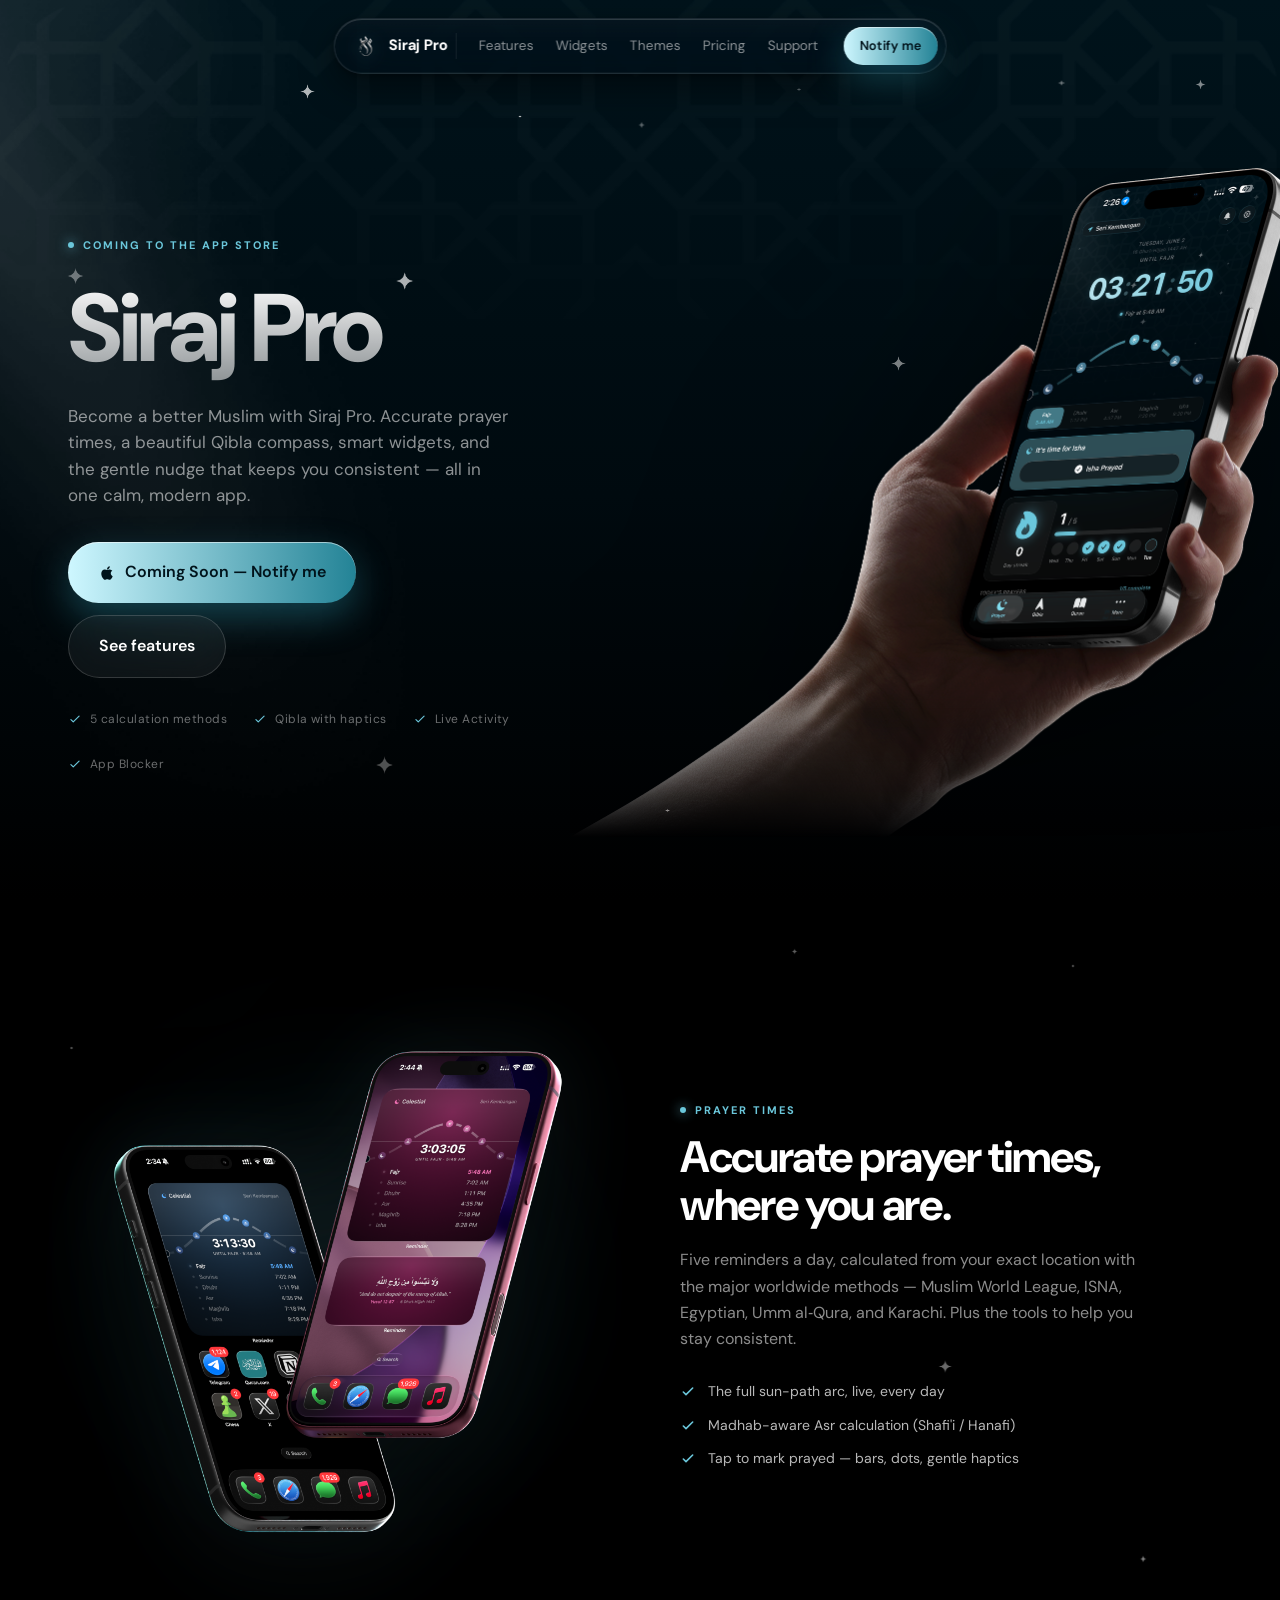
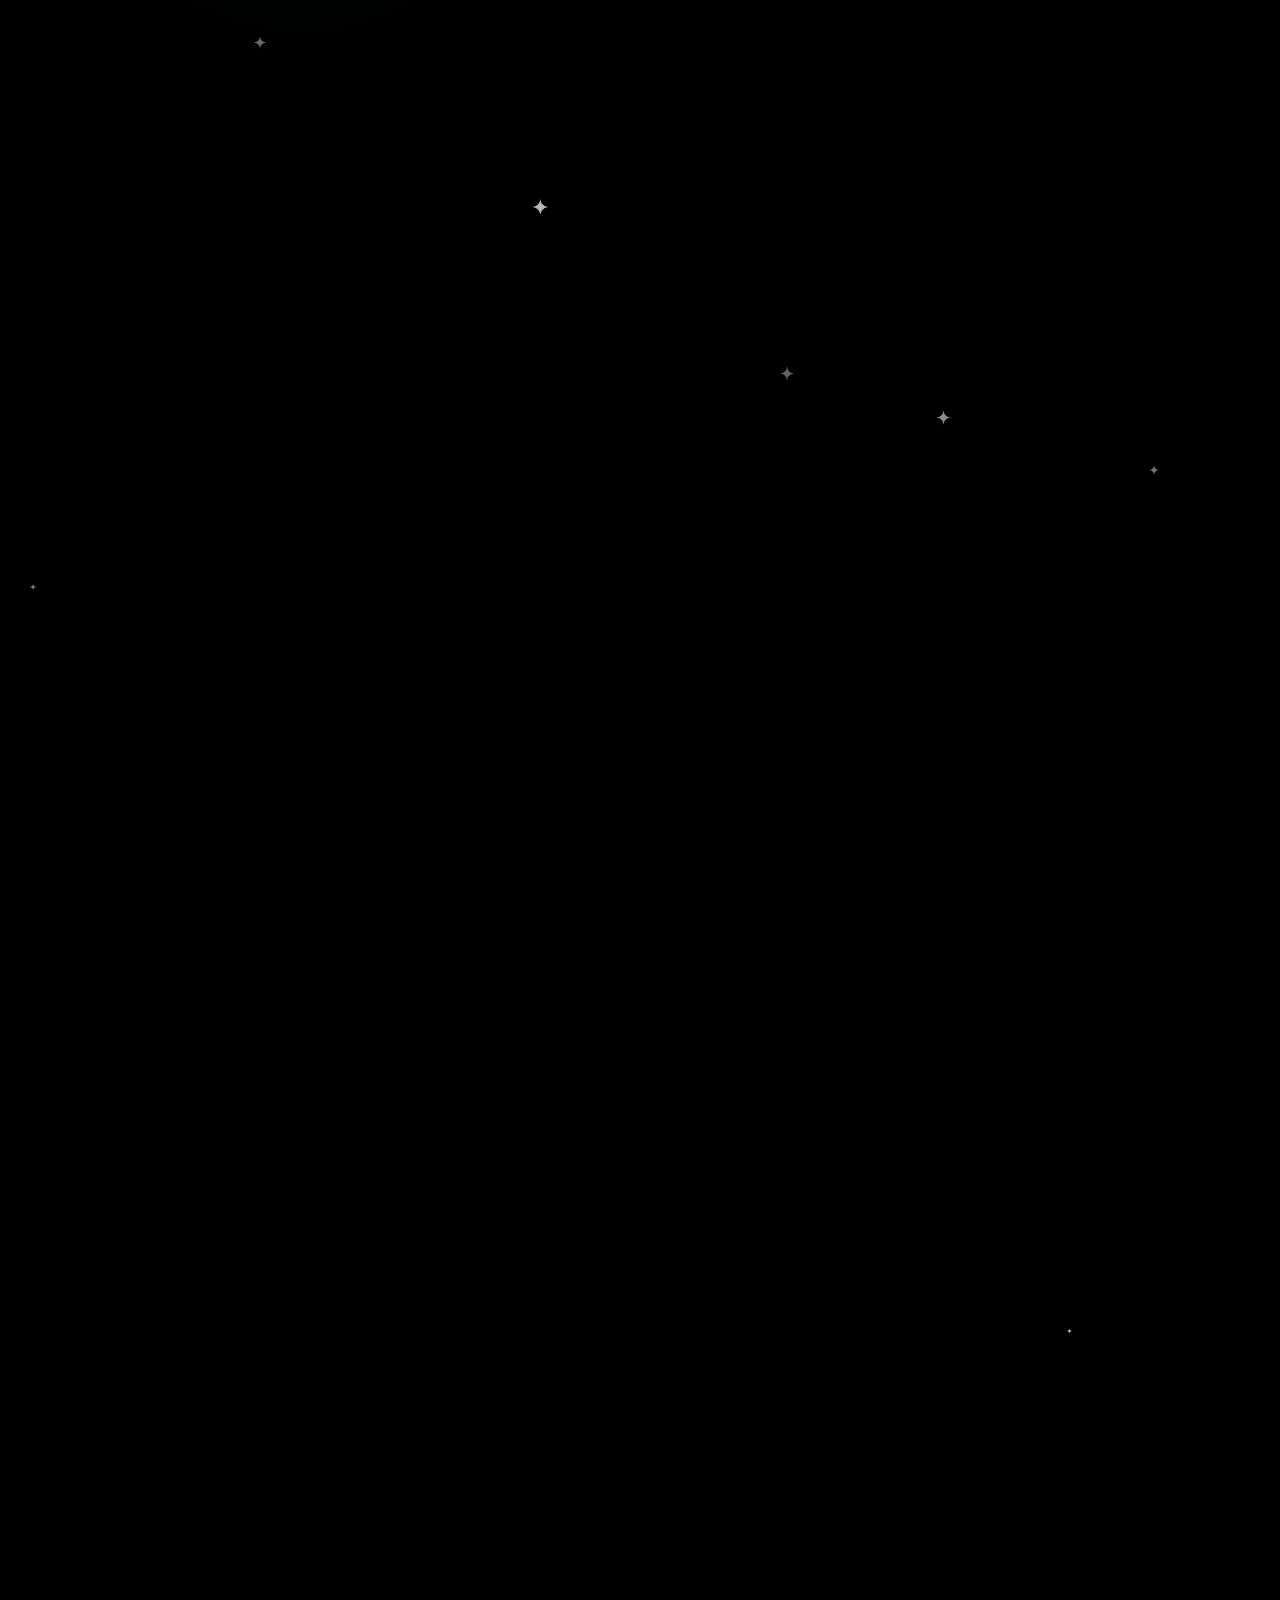
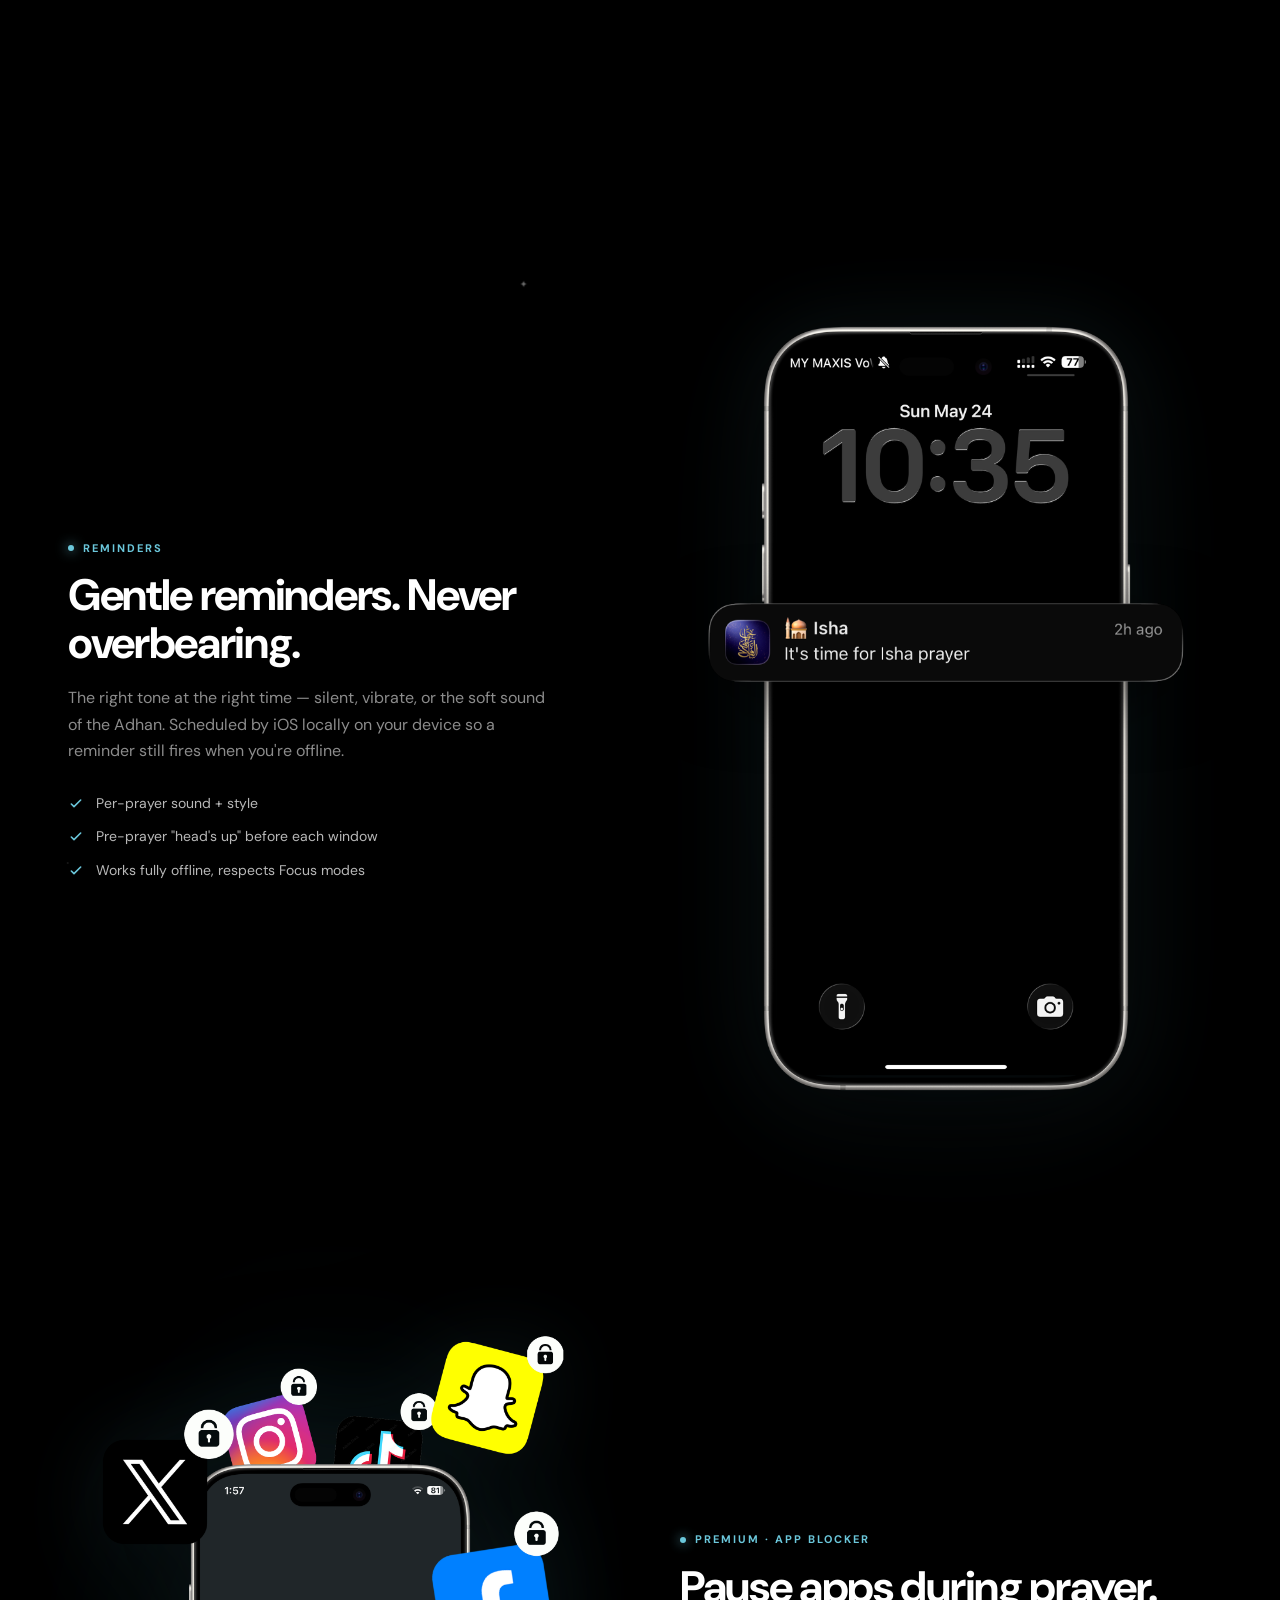
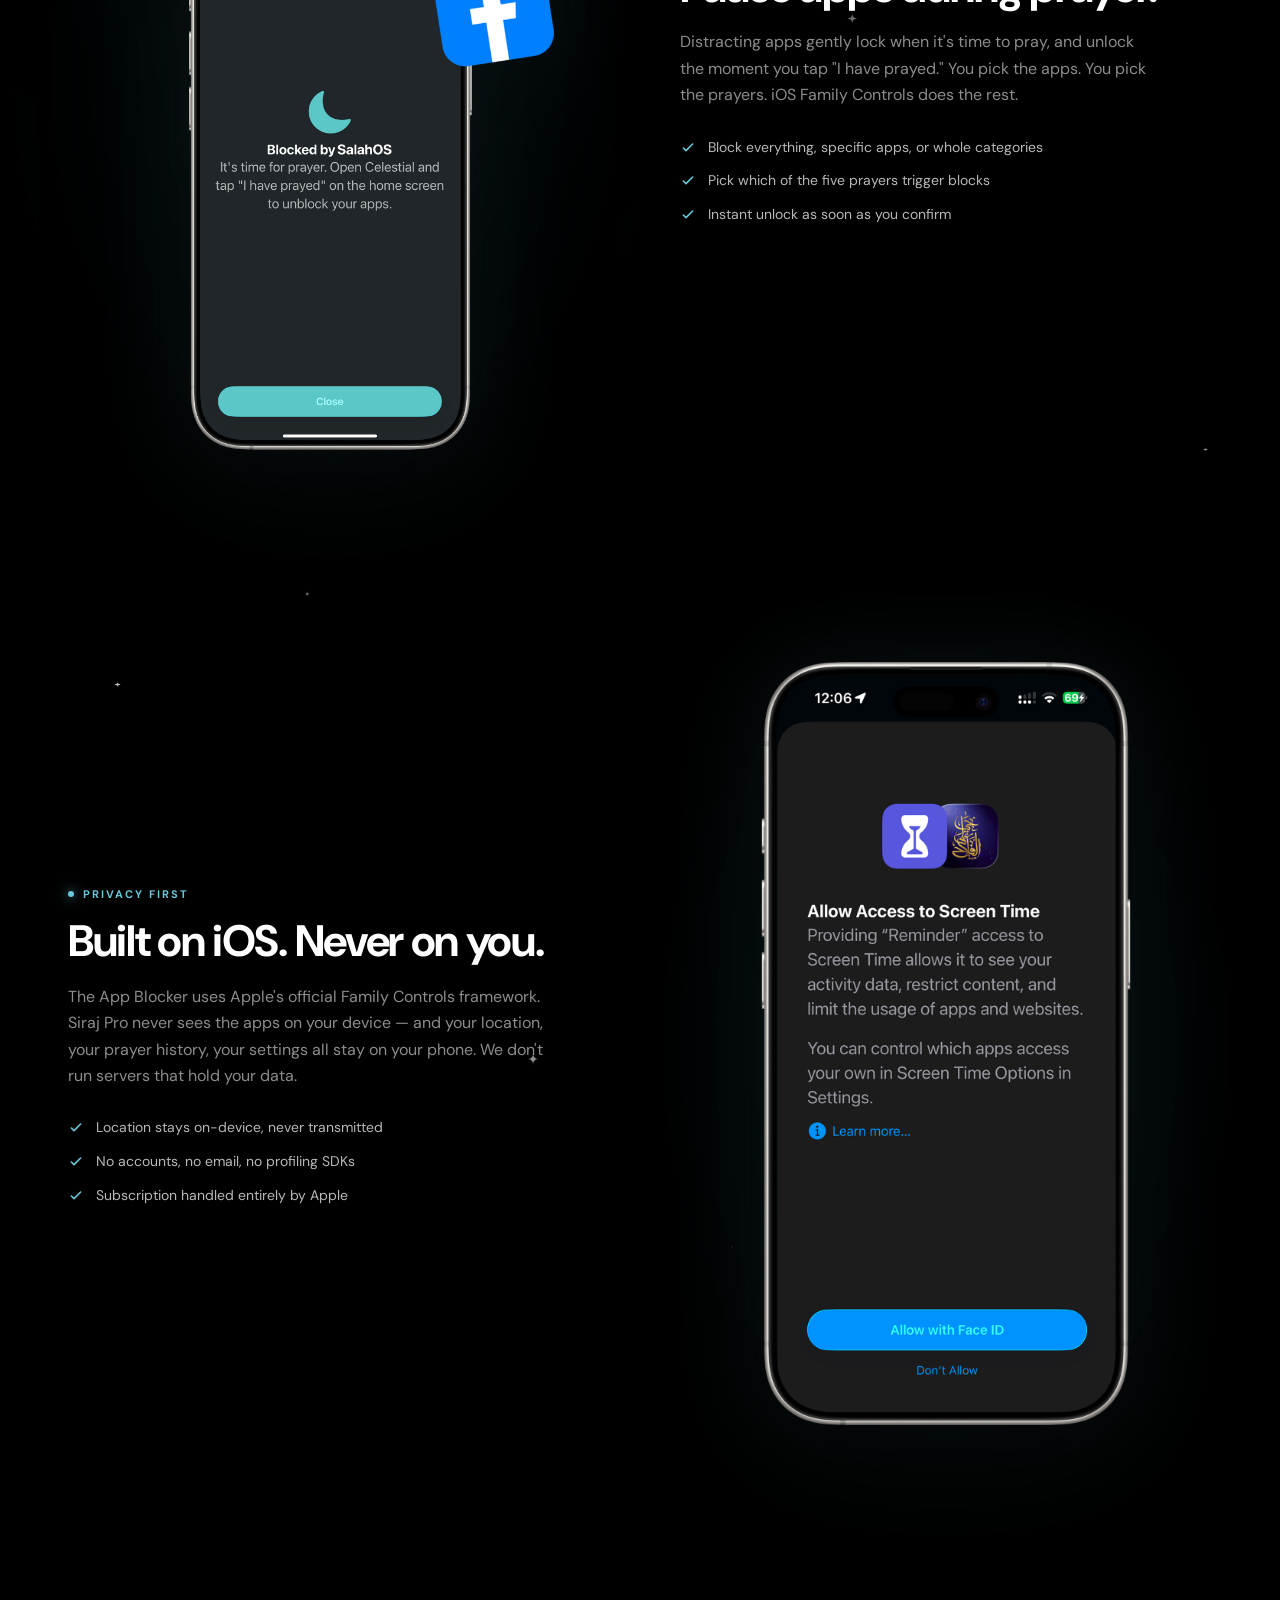
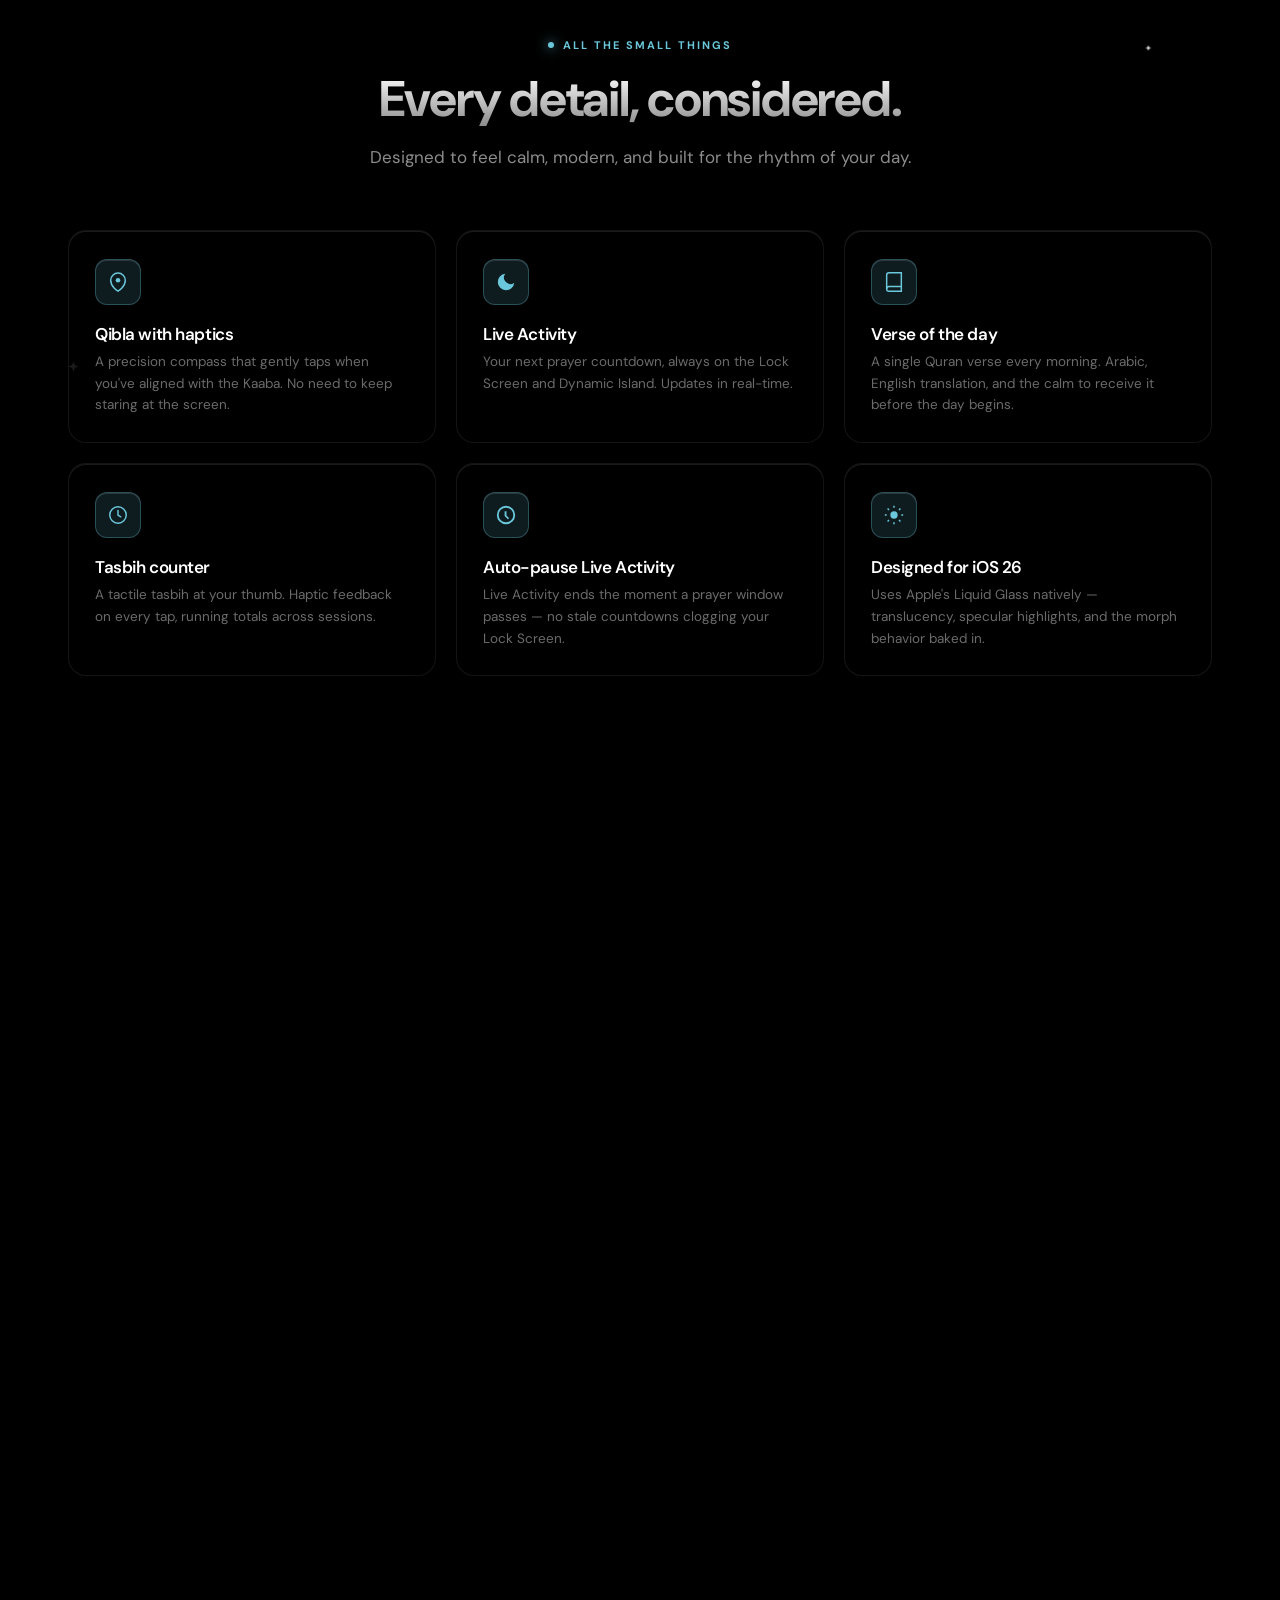
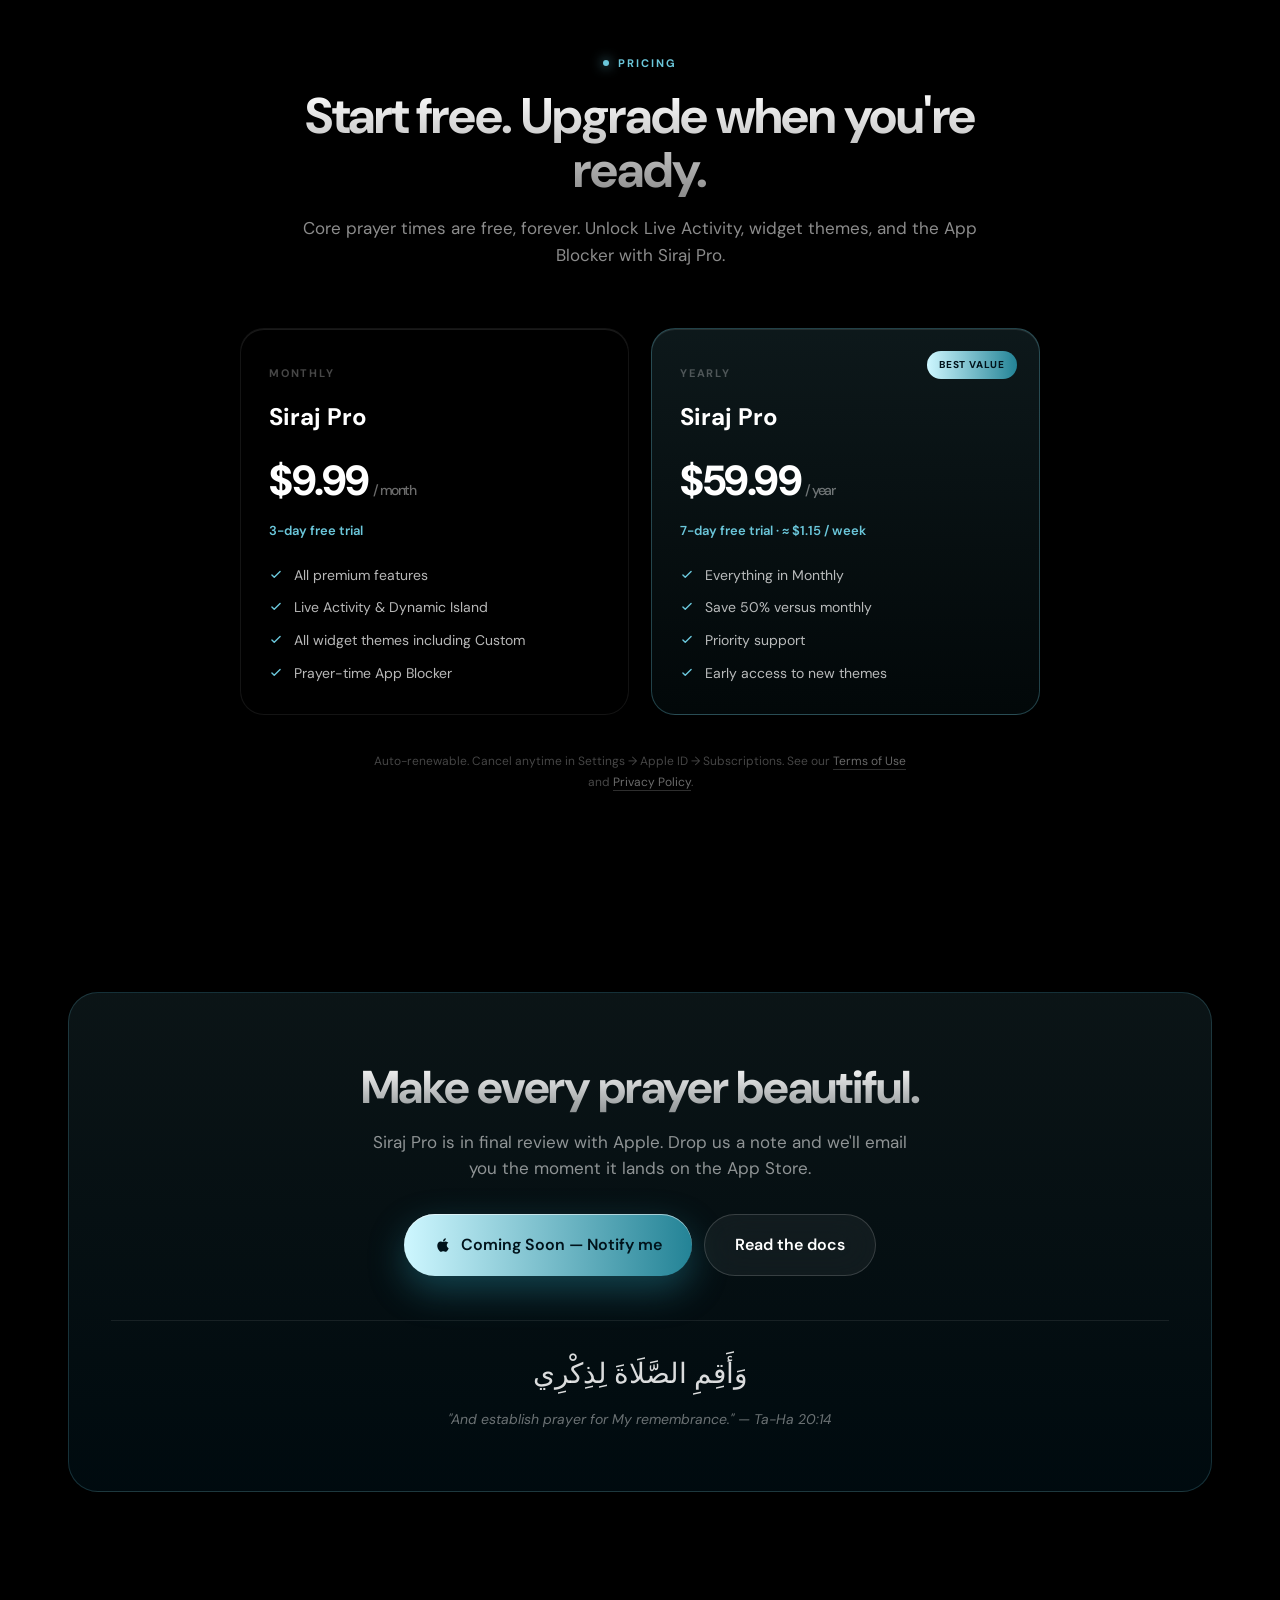
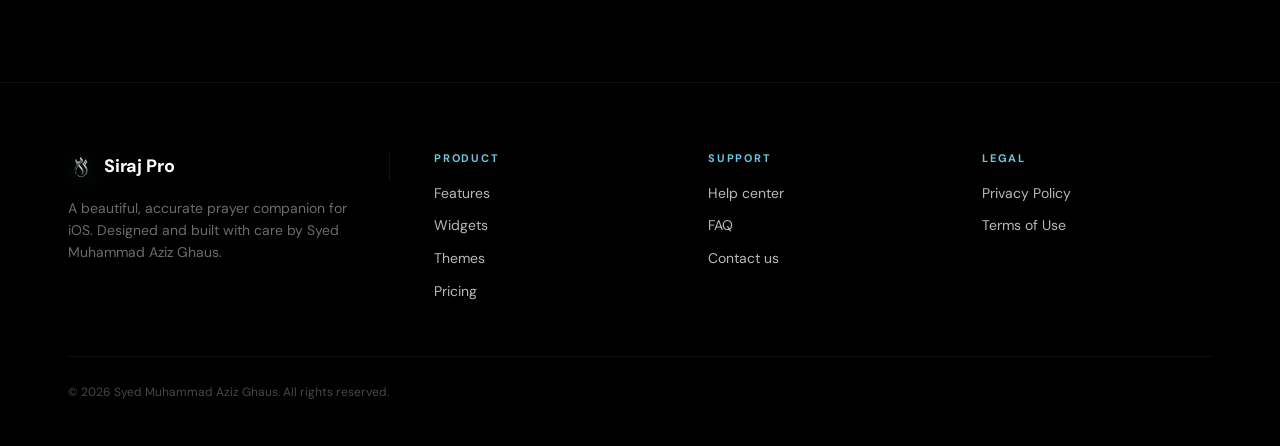
==== index.html @ ea3a35de "Ready for App Store submission: legal name, missing clause, CTAs - Replaced SMAG with Syed Muhammad " ====
<!doctype html>
<html lang="en">
<head>
<meta charset="utf-8">
<meta name="viewport" content="width=device-width, initial-scale=1, viewport-fit=cover">
<title>Siraj Pro — Become a better Muslim.</title>
<meta name="description" content="Accurate prayer times, a Qibla compass, beautiful widgets, Live Activity and the Quran verse of the day — designed to keep you consistent.">
<meta name="theme-color" content="#00131B">
<link rel="icon" type="image/png" href="assets/SirajProLogo.png">
<link rel="apple-touch-icon" href="assets/SirajProLogo.png">

<link rel="preconnect" href="https://fonts.googleapis.com">
<link rel="preconnect" href="https://fonts.gstatic.com" crossorigin>
<link href="https://fonts.googleapis.com/css2?family=DM+Sans:opsz,wght@9..40,400;9..40,500;9..40,600;9..40,700;9..40,800&family=Cormorant+Garamond:wght@300;400;500&display=swap" rel="stylesheet">
<link rel="stylesheet" href="styles.css">

<meta property="og:title" content="Siraj Pro — Become a better Muslim.">
<meta property="og:description" content="Accurate prayer times, beautiful widgets, a Qibla compass, and Live Activity — all in one calm, modern app for iOS.">
<meta property="og:type" content="website">
<meta property="og:image" content="assets/PhoneMockup.png">
</head>
<body>

<div class="bg-root"></div>
<div class="bg-pattern"></div>
<div class="bg-ray"><img src="assets/LightRay.png" alt=""></div>
<div class="glare-field" aria-hidden="true"></div>

<!-- ── Nav ───────────────────────────────────────────────── -->
<header class="nav">
  <div class="container nav-inner">
    <a href="index.html" class="brand">
      <img src="assets/SirajProLogo.png" alt="">
      <span>Siraj Pro</span>
    </a>
    <nav class="nav-links">
      <a href="#features">Features</a>
      <a href="#widgets">Widgets</a>
      <a href="#themes">Themes</a>
      <a href="#pricing">Pricing</a>
      <a href="support.html">Support</a>
      <a class="btn btn-primary nav-cta" href="#download">Notify me</a>
    </nav>
    <button class="nav-toggle" aria-label="Toggle menu">
      <svg viewBox="0 0 24 24" fill="none" stroke="currentColor" stroke-width="1.8">
        <path d="M4 7h16M4 12h16M4 17h16" stroke-linecap="round"/>
      </svg>
    </button>
  </div>
</header>

<!-- ── Hero ──────────────────────────────────────────────── -->
<section class="hero">
  <div class="container hero-grid">

    <div class="hero-copy reveal">
      <span class="eyebrow">Coming to the App Store</span>
      <h1 class="title-fade">Siraj Pro</h1>
      <p class="sub">Become a better Muslim with Siraj Pro. Accurate prayer times, a beautiful Qibla compass, smart widgets, and the gentle nudge that keeps you consistent — all in one calm, modern app.</p>

      <div class="hero-cta">
        <a href="mailto:sirajproapp@gmail.com?subject=Notify%20me%20when%20Siraj%20Pro%20launches&amp;body=Hi%20—%20please%20let%20me%20know%20the%20moment%20Siraj%20Pro%20is%20live%20on%20the%20App%20Store." class="btn btn-primary btn-lg">
          <svg viewBox="0 0 24 24" fill="currentColor"><path d="M17.05 20.28c-.98.95-2.05.8-3.08.35-1.09-.46-2.09-.48-3.24 0-1.44.62-2.2.44-3.06-.35C2.79 15.25 3.51 7.59 9.05 7.31c1.35.07 2.29.74 3.08.8 1.18-.24 2.31-.93 3.57-.84 1.51.12 2.65.72 3.4 1.8-3.12 1.87-2.38 5.98.48 7.13-.57 1.5-1.31 2.99-2.53 4.08zM12.03 7.25c-.15-2.23 1.66-4.07 3.74-4.25.29 2.58-2.34 4.5-3.74 4.25z"/></svg>
          Coming Soon — Notify me
        </a>
        <a href="#features" class="btn btn-ghost btn-lg">See features</a>
      </div>

      <div class="hero-meta">
        <span><svg viewBox="0 0 24 24" fill="none" stroke="currentColor" stroke-width="2"><path d="M5 13l4 4L19 7" stroke-linecap="round" stroke-linejoin="round"/></svg>5 calculation methods</span>
        <span><svg viewBox="0 0 24 24" fill="none" stroke="currentColor" stroke-width="2"><path d="M5 13l4 4L19 7" stroke-linecap="round" stroke-linejoin="round"/></svg>Qibla with haptics</span>
        <span><svg viewBox="0 0 24 24" fill="none" stroke="currentColor" stroke-width="2"><path d="M5 13l4 4L19 7" stroke-linecap="round" stroke-linejoin="round"/></svg>Live Activity</span>
        <span><svg viewBox="0 0 24 24" fill="none" stroke="currentColor" stroke-width="2"><path d="M5 13l4 4L19 7" stroke-linecap="round" stroke-linejoin="round"/></svg>App Blocker</span>
      </div>
    </div>

    <div class="hero-phone reveal" style="transition-delay:.1s">
      <img src="assets/SirajProHeroImage.png" alt="Siraj Pro running on iPhone — the prayer arc, prayer pills and check-in card." loading="eager" fetchpriority="high">
    </div>

  </div>
</section>

<!-- ── Feature row 1: accurate prayer times (PhoneMockup2) ── -->
<section class="section" id="features">
  <div class="container">
    <div class="feature-row reverse">
      <div class="feature-text reveal">
        <span class="eyebrow">Prayer Times</span>
        <h2>Accurate prayer times,<br>where you are.</h2>
        <p>Five reminders a day, calculated from your exact location with the major worldwide methods — Muslim World League, ISNA, Egyptian, Umm al‑Qura, and Karachi. Plus the tools to help you stay consistent.</p>
        <ul class="checks">
          <li><svg viewBox="0 0 24 24" fill="none" stroke="currentColor" stroke-width="2.4"><path d="M5 12l4 4 10-10" stroke-linecap="round" stroke-linejoin="round"/></svg>The full sun-path arc, live, every day</li>
          <li><svg viewBox="0 0 24 24" fill="none" stroke="currentColor" stroke-width="2.4"><path d="M5 12l4 4 10-10" stroke-linecap="round" stroke-linejoin="round"/></svg>Madhab-aware Asr calculation (Shafi'i / Hanafi)</li>
          <li><svg viewBox="0 0 24 24" fill="none" stroke="currentColor" stroke-width="2.4"><path d="M5 12l4 4 10-10" stroke-linecap="round" stroke-linejoin="round"/></svg>Tap to mark prayed — bars, dots, gentle haptics</li>
        </ul>
      </div>
      <div class="feature-mockup wide reveal" style="transition-delay:.1s">
        <img src="assets/PhoneMockup2.png" alt="Two iPhones side by side showing Siraj Pro widgets and the prayer screen." loading="lazy">
      </div>
    </div>
  </div>
</section>

<!-- ── Feature row 2: streak / consistency (PhoneMockup3) ── -->
<section class="section">
  <div class="container">
    <div class="feature-row">
      <div class="feature-text reveal">
        <span class="eyebrow">Habit</span>
        <h2>Build a five-prayer habit that lasts.</h2>
        <p>Most users hit a consistent week within 21 days. Siraj Pro tracks every tick, lights up your streak, and shows the week at a glance — so the days you nail it pile up, visibly.</p>
        <ul class="checks">
          <li><svg viewBox="0 0 24 24" fill="none" stroke="currentColor" stroke-width="2.4"><path d="M5 12l4 4 10-10" stroke-linecap="round" stroke-linejoin="round"/></svg>Animated streak counter with day-by-day chips</li>
          <li><svg viewBox="0 0 24 24" fill="none" stroke="currentColor" stroke-width="2.4"><path d="M5 12l4 4 10-10" stroke-linecap="round" stroke-linejoin="round"/></svg>Today's progress: X of 5, instantly</li>
          <li><svg viewBox="0 0 24 24" fill="none" stroke="currentColor" stroke-width="2.4"><path d="M5 12l4 4 10-10" stroke-linecap="round" stroke-linejoin="round"/></svg>Gentle, never guilt-driven</li>
        </ul>
      </div>
      <div class="feature-mockup tall fade-top reveal" style="transition-delay:.1s">
        <img src="assets/PhoneMockup3.png" alt="The Siraj Pro streak card showing 4 of 5 prayers today and a 6-day streak." loading="lazy">
      </div>
    </div>
  </div>
</section>

<!-- ── Feature row 3: widgets (PhoneMockup4) ────────────── -->
<section class="section" id="widgets">
  <div class="container">
    <div class="feature-row reverse">
      <div class="feature-text reveal">
        <span class="eyebrow">Home Screen</span>
        <h2>Widgets that feel like part of the wallpaper.</h2>
        <p>Small, medium and large — every widget renders the same elegant sun arc the app does, with full prayer-list overviews when you want them. Pick a theme and it follows you everywhere.</p>
        <ul class="checks">
          <li><svg viewBox="0 0 24 24" fill="none" stroke="currentColor" stroke-width="2.4"><path d="M5 12l4 4 10-10" stroke-linecap="round" stroke-linejoin="round"/></svg>Three sizes — small, medium, large</li>
          <li><svg viewBox="0 0 24 24" fill="none" stroke="currentColor" stroke-width="2.4"><path d="M5 12l4 4 10-10" stroke-linecap="round" stroke-linejoin="round"/></svg>Live countdown to your next prayer</li>
          <li><svg viewBox="0 0 24 24" fill="none" stroke="currentColor" stroke-width="2.4"><path d="M5 12l4 4 10-10" stroke-linecap="round" stroke-linejoin="round"/></svg>Themes apply across Lock Screen + Dynamic Island</li>
        </ul>
      </div>
      <div class="feature-mockup tall reveal" style="transition-delay:.1s">
        <img src="assets/MockupWidgets2.png" alt="iPhone home screen featuring a large Siraj Pro widget showing today's prayer times alongside the app drawer." loading="lazy">
      </div>
    </div>
  </div>
</section>

<!-- ── Feature row 4: notifications (PhoneMockup5) ───────── -->
<section class="section">
  <div class="container">
    <div class="feature-row">
      <div class="feature-text reveal">
        <span class="eyebrow">Reminders</span>
        <h2>Gentle reminders. Never overbearing.</h2>
        <p>The right tone at the right time — silent, vibrate, or the soft sound of the Adhan. Scheduled by iOS locally on your device so a reminder still fires when you're offline.</p>
        <ul class="checks">
          <li><svg viewBox="0 0 24 24" fill="none" stroke="currentColor" stroke-width="2.4"><path d="M5 12l4 4 10-10" stroke-linecap="round" stroke-linejoin="round"/></svg>Per-prayer sound + style</li>
          <li><svg viewBox="0 0 24 24" fill="none" stroke="currentColor" stroke-width="2.4"><path d="M5 12l4 4 10-10" stroke-linecap="round" stroke-linejoin="round"/></svg>Pre-prayer "head's up" before each window</li>
          <li><svg viewBox="0 0 24 24" fill="none" stroke="currentColor" stroke-width="2.4"><path d="M5 12l4 4 10-10" stroke-linecap="round" stroke-linejoin="round"/></svg>Works fully offline, respects Focus modes</li>
        </ul>
      </div>
      <div class="feature-mockup tall with-notification reveal" style="transition-delay:.1s">
        <img class="mockup-phone" src="assets/PhoneMockup5.png" alt="An iPhone Lock Screen showing a Siraj Pro prayer notification." loading="lazy">
        <img class="mockup-notif" src="assets/Notification.png" alt="" aria-hidden="true" loading="lazy">
      </div>
    </div>
  </div>
</section>

<!-- ── Feature row 5: App Blocker (PhoneMockup6) ───────── -->
<section class="section">
  <div class="container">
    <div class="feature-row reverse">
      <div class="feature-text reveal">
        <span class="eyebrow">Premium · App Blocker</span>
        <h2>Pause apps during prayer.</h2>
        <p>Distracting apps gently lock when it's time to pray, and unlock the moment you tap "I have prayed." You pick the apps. You pick the prayers. iOS Family Controls does the rest.</p>
        <ul class="checks">
          <li><svg viewBox="0 0 24 24" fill="none" stroke="currentColor" stroke-width="2.4"><path d="M5 12l4 4 10-10" stroke-linecap="round" stroke-linejoin="round"/></svg>Block everything, specific apps, or whole categories</li>
          <li><svg viewBox="0 0 24 24" fill="none" stroke="currentColor" stroke-width="2.4"><path d="M5 12l4 4 10-10" stroke-linecap="round" stroke-linejoin="round"/></svg>Pick which of the five prayers trigger blocks</li>
          <li><svg viewBox="0 0 24 24" fill="none" stroke="currentColor" stroke-width="2.4"><path d="M5 12l4 4 10-10" stroke-linecap="round" stroke-linejoin="round"/></svg>Instant unlock as soon as you confirm</li>
        </ul>
      </div>
      <div class="feature-mockup boxy reveal" style="transition-delay:.1s">
        <img src="assets/PhoneMockup6.png" alt="iPhone with locked app icons floating around it, illustrating Siraj Pro's prayer-time App Blocker." loading="lazy">
      </div>
    </div>
  </div>
</section>

<!-- ── Feature row 6: Family Controls (PhoneMockup7) ────── -->
<section class="section">
  <div class="container">
    <div class="feature-row">
      <div class="feature-text reveal">
        <span class="eyebrow">Privacy First</span>
        <h2>Built on iOS. Never on you.</h2>
        <p>The App Blocker uses Apple's official Family Controls framework. Siraj Pro never sees the apps on your device — and your location, your prayer history, your settings all stay on your phone. We don't run servers that hold your data.</p>
        <ul class="checks">
          <li><svg viewBox="0 0 24 24" fill="none" stroke="currentColor" stroke-width="2.4"><path d="M5 12l4 4 10-10" stroke-linecap="round" stroke-linejoin="round"/></svg>Location stays on-device, never transmitted</li>
          <li><svg viewBox="0 0 24 24" fill="none" stroke="currentColor" stroke-width="2.4"><path d="M5 12l4 4 10-10" stroke-linecap="round" stroke-linejoin="round"/></svg>No accounts, no email, no profiling SDKs</li>
          <li><svg viewBox="0 0 24 24" fill="none" stroke="currentColor" stroke-width="2.4"><path d="M5 12l4 4 10-10" stroke-linecap="round" stroke-linejoin="round"/></svg>Subscription handled entirely by Apple</li>
        </ul>
      </div>
      <div class="feature-mockup tall reveal" style="transition-delay:.1s">
        <img src="assets/PhoneMockup7.png" alt="iPhone showing the Allow Family Controls system permission screen." loading="lazy">
      </div>
    </div>
  </div>
</section>

<!-- ── Quick feature grid (everything else) ─────────────── -->
<section class="section">
  <div class="container">
    <div class="section-head reveal">
      <span class="eyebrow">All the small things</span>
      <h2 class="title-fade">Every detail, considered.</h2>
      <p>Designed to feel calm, modern, and built for the rhythm of your day.</p>
    </div>

    <div class="feature-grid">
      <div class="feature-card glass reveal">
        <div class="icon"><svg viewBox="0 0 24 24" fill="none" stroke="currentColor" stroke-width="1.6" stroke-linecap="round" stroke-linejoin="round"><path d="M12 22s8-4.5 8-11.8A8 8 0 0 0 4 10.2C4 17.5 12 22 12 22z"/><circle cx="12" cy="10" r="2.5" fill="currentColor" stroke="none"/></svg></div>
        <h3>Qibla with haptics</h3>
        <p>A precision compass that gently taps when you've aligned with the Kaaba. No need to keep staring at the screen.</p>
      </div>

      <div class="feature-card glass reveal" style="transition-delay:.05s">
        <div class="icon"><svg viewBox="0 0 24 24" fill="currentColor"><path d="M21 12.79A9 9 0 1 1 11.21 3a7 7 0 0 0 9.79 9.79z"/></svg></div>
        <h3>Live Activity</h3>
        <p>Your next prayer countdown, always on the Lock Screen and Dynamic Island. Updates in real-time.</p>
      </div>

      <div class="feature-card glass reveal" style="transition-delay:.1s">
        <div class="icon"><svg viewBox="0 0 24 24" fill="none" stroke="currentColor" stroke-width="1.6"><path d="M4 19.5A2.5 2.5 0 0 1 6.5 17H20"/><path d="M4 19.5A2.5 2.5 0 0 0 6.5 22H20V2H6.5A2.5 2.5 0 0 0 4 4.5v15z"/></svg></div>
        <h3>Verse of the day</h3>
        <p>A single Quran verse every morning. Arabic, English translation, and the calm to receive it before the day begins.</p>
      </div>

      <div class="feature-card glass reveal">
        <div class="icon"><svg viewBox="0 0 24 24" fill="none" stroke="currentColor" stroke-width="1.6"><circle cx="12" cy="12" r="9"/><path d="M12 7v5l3 2" stroke-linecap="round"/></svg></div>
        <h3>Tasbih counter</h3>
        <p>A tactile tasbih at your thumb. Haptic feedback on every tap, running totals across sessions.</p>
      </div>

      <div class="feature-card glass reveal" style="transition-delay:.05s">
        <div class="icon"><svg viewBox="0 0 24 24" fill="currentColor"><path d="M12 22A10 10 0 1 1 22 12 10 10 0 0 1 12 22zm0-18a8 8 0 1 0 8 8 8 8 0 0 0-8-8zm.5 4v4.59l3 3L14 16.5l-3.5-3.5V8z"/></svg></div>
        <h3>Auto-pause Live Activity</h3>
        <p>Live Activity ends the moment a prayer window passes — no stale countdowns clogging your Lock Screen.</p>
      </div>

      <div class="feature-card glass reveal" style="transition-delay:.1s">
        <div class="icon"><svg viewBox="0 0 24 24" fill="none" stroke="currentColor" stroke-width="1.6"><path d="M2 12h2M20 12h2M12 2v2M12 20v2M5 5l1.5 1.5M17.5 17.5L19 19M5 19l1.5-1.5M17.5 6.5L19 5"/><circle cx="12" cy="12" r="4" fill="currentColor" stroke="none"/></svg></div>
        <h3>Designed for iOS 26</h3>
        <p>Uses Apple's Liquid Glass natively — translucency, specular highlights, and the morph behavior baked in.</p>
      </div>
    </div>
  </div>
</section>

<!-- ── Themes ─────────────────────────────────────────────── -->
<section class="section" id="themes">
  <div class="container">
    <div class="section-head reveal">
      <span class="eyebrow">Themes</span>
      <h2 class="title-fade">Eight palettes for your widgets.</h2>
      <p>Pick a palette below — the widget recolors instantly. Your widgets and Live Activity follow the theme you choose; the app itself stays in its calm teal.</p>
    </div>

    <div class="theme-stage reveal">
      <div class="theme-stage-widget">
        <div class="widget-medium" data-theme-widget></div>
        <div class="theme-stage-label" data-theme-label>Cosmos</div>
      </div>

      <div class="theme-swatches" data-theme-swatches></div>
    </div>
  </div>
</section>

<!-- ── Pricing ───────────────────────────────────────────── -->
<section class="section" id="pricing">
  <div class="container">
    <div class="section-head reveal">
      <span class="eyebrow">Pricing</span>
      <h2 class="title-fade">Start free. Upgrade when you're ready.</h2>
      <p>Core prayer times are free, forever. Unlock Live Activity, widget themes, and the App Blocker with Siraj Pro.</p>
    </div>

    <div class="pricing-grid reveal">
      <div class="plan glass">
        <span class="plan-eyebrow">Monthly</span>
        <div class="plan-name">Siraj Pro</div>
        <div class="plan-price">$9.99<span class="per">/ month</span></div>
        <div class="plan-trial">3-day free trial</div>
        <ul class="plan-list">
          <li><svg viewBox="0 0 24 24" fill="none" stroke="currentColor" stroke-width="2.4"><path d="M5 12l4 4 10-10" stroke-linecap="round" stroke-linejoin="round"/></svg> All premium features</li>
          <li><svg viewBox="0 0 24 24" fill="none" stroke="currentColor" stroke-width="2.4"><path d="M5 12l4 4 10-10" stroke-linecap="round" stroke-linejoin="round"/></svg> Live Activity & Dynamic Island</li>
          <li><svg viewBox="0 0 24 24" fill="none" stroke="currentColor" stroke-width="2.4"><path d="M5 12l4 4 10-10" stroke-linecap="round" stroke-linejoin="round"/></svg> All widget themes including Custom</li>
          <li><svg viewBox="0 0 24 24" fill="none" stroke="currentColor" stroke-width="2.4"><path d="M5 12l4 4 10-10" stroke-linecap="round" stroke-linejoin="round"/></svg> Prayer-time App Blocker</li>
        </ul>
      </div>

      <div class="plan glass is-featured">
        <span class="plan-badge">Best value</span>
        <span class="plan-eyebrow">Yearly</span>
        <div class="plan-name">Siraj Pro</div>
        <div class="plan-price">$59.99<span class="per">/ year</span></div>
        <div class="plan-trial">7-day free trial · ≈ $1.15 / week</div>
        <ul class="plan-list">
          <li><svg viewBox="0 0 24 24" fill="none" stroke="currentColor" stroke-width="2.4"><path d="M5 12l4 4 10-10" stroke-linecap="round" stroke-linejoin="round"/></svg> Everything in Monthly</li>
          <li><svg viewBox="0 0 24 24" fill="none" stroke="currentColor" stroke-width="2.4"><path d="M5 12l4 4 10-10" stroke-linecap="round" stroke-linejoin="round"/></svg> Save 50% versus monthly</li>
          <li><svg viewBox="0 0 24 24" fill="none" stroke="currentColor" stroke-width="2.4"><path d="M5 12l4 4 10-10" stroke-linecap="round" stroke-linejoin="round"/></svg> Priority support</li>
          <li><svg viewBox="0 0 24 24" fill="none" stroke="currentColor" stroke-width="2.4"><path d="M5 12l4 4 10-10" stroke-linecap="round" stroke-linejoin="round"/></svg> Early access to new themes</li>
        </ul>
      </div>
    </div>

    <p class="pricing-fine">Auto-renewable. Cancel anytime in Settings → Apple ID → Subscriptions. See our <a href="terms.html">Terms of Use</a> and <a href="privacy.html">Privacy Policy</a>.</p>
  </div>
</section>

<!-- ── Closing CTA ──────────────────────────────────────── -->
<section class="section" id="download">
  <div class="container">
    <div class="cta-strip reveal">
      <h2 class="title-fade">Make every prayer beautiful.</h2>
      <p>Siraj Pro is in final review with Apple. Drop us a note and we'll email you the moment it lands on the App Store.</p>
      <div class="btns">
        <a class="btn btn-primary btn-lg" href="mailto:sirajproapp@gmail.com?subject=Notify%20me%20when%20Siraj%20Pro%20launches&amp;body=Hi%20—%20please%20let%20me%20know%20the%20moment%20Siraj%20Pro%20is%20live%20on%20the%20App%20Store.">
          <svg viewBox="0 0 24 24" fill="currentColor"><path d="M17.05 20.28c-.98.95-2.05.8-3.08.35-1.09-.46-2.09-.48-3.24 0-1.44.62-2.2.44-3.06-.35C2.79 15.25 3.51 7.59 9.05 7.31c1.35.07 2.29.74 3.08.8 1.18-.24 2.31-.93 3.57-.84 1.51.12 2.65.72 3.4 1.8-3.12 1.87-2.38 5.98.48 7.13-.57 1.5-1.31 2.99-2.53 4.08zM12.03 7.25c-.15-2.23 1.66-4.07 3.74-4.25.29 2.58-2.34 4.5-3.74 4.25z"/></svg>
          Coming Soon — Notify me
        </a>
        <a class="btn btn-ghost btn-lg" href="support.html">Read the docs</a>
      </div>

      <div class="verse">وَأَقِمِ الصَّلَاةَ لِذِكْرِي</div>
      <div class="verse-en">"And establish prayer for My remembrance." — Ta-Ha 20:14</div>
    </div>
  </div>
</section>

<!-- ── Footer ───────────────────────────────────────────── -->
<footer class="footer">
  <div class="container">
    <div class="footer-grid">
      <div class="footer-brand">
        <div class="brand">
          <img src="assets/SirajProLogo.png" alt="">
          <span>Siraj Pro</span>
        </div>
        <p>A beautiful, accurate prayer companion for iOS. Designed and built with care by Syed Muhammad Aziz Ghaus.</p>
      </div>
      <div>
        <h4>Product</h4>
        <ul>
          <li><a href="#features">Features</a></li>
          <li><a href="#widgets">Widgets</a></li>
          <li><a href="#themes">Themes</a></li>
          <li><a href="#pricing">Pricing</a></li>
        </ul>
      </div>
      <div>
        <h4>Support</h4>
        <ul>
          <li><a href="support.html">Help center</a></li>
          <li><a href="support.html#faq">FAQ</a></li>
          <li><a href="mailto:sirajproapp@gmail.com">Contact us</a></li>
        </ul>
      </div>
      <div>
        <h4>Legal</h4>
        <ul>
          <li><a href="privacy.html">Privacy Policy</a></li>
          <li><a href="terms.html">Terms of Use</a></li>
        </ul>
      </div>
    </div>
    <div class="footer-bottom">
      <span>© <span data-year>2026</span> Syed Muhammad Aziz Ghaus. All rights reserved.</span>
    </div>
  </div>
</footer>

<script src="script.js"></script>
</body>
</html>
---- styles.css ----
/* ============================================================
   Siraj Pro — marketing site
   Matches the real in-app design (CelestialDesign + AccentTheme).
   ============================================================ */

:root {
  /* App accent (the actual #6BC7DB teal the app uses on itself) */
  --accent: #6BC7DB;
  --accent-soft: #5CC7C7;     /* onboarding accent */
  --accent-rgb: 107, 199, 219;
  --accent-deep: #238396;

  /* CTA gradient (the signature button) */
  --btn-start: #CEF7FF;
  --btn-end:   #238396;

  /* Background — fixed dark teal → black, the same vertical gradient
     CelestialBackground uses in the app. */
  --bg-0: #00131B;
  --bg-1: #000A0F;
  --bg-2: #000000;

  /* Surfaces */
  --surface: rgba(0, 0, 0, 0.55);
  --surface-stroke: rgba(255, 255, 255, 0.08);
  --surface-stroke-bright: rgba(255, 255, 255, 0.18);

  /* Text */
  --text:        #ffffff;
  --text-mid:    rgba(255, 255, 255, 0.72);
  --text-soft:   rgba(255, 255, 255, 0.55);
  --text-low:    rgba(255, 255, 255, 0.42);
  --text-faint:  rgba(255, 255, 255, 0.28);

  /* Typography */
  --sans:  'DM Sans', -apple-system, BlinkMacSystemFont, 'Segoe UI', sans-serif;
  --serif: 'Cormorant Garamond', 'Iowan Old Style', serif;

  --r-sm: 12px;
  --r-md: 18px;
  --r-lg: 24px;
  --r-xl: 30px;
  --pill: 9999px;

  --max: 1200px;
}

* { margin: 0; padding: 0; box-sizing: border-box; }

html { scroll-behavior: smooth; }

body {
  background: var(--bg-2);
  color: var(--text);
  font-family: var(--sans);
  font-size: 15px;
  line-height: 1.55;
  -webkit-font-smoothing: antialiased;
  -moz-osx-font-smoothing: grayscale;
  overflow-x: hidden;
  min-height: 100vh;
  position: relative;
}

a { color: inherit; text-decoration: none; }

::selection { background: rgba(var(--accent-rgb), 0.35); color: #fff; }

img { display: block; max-width: 100%; }

/* ── Page chrome: dark teal base, pattern + light ray ───── */
.bg-root {
  position: fixed;
  inset: 0;
  z-index: -3;
  background:
    linear-gradient(
      to bottom,
      var(--bg-0) 0%,
      var(--bg-1) 55%,
      var(--bg-2) 100%
    );
}
/* Islamic geometric pattern, fades to mid-screen. Matches the
   `Pattern2` overlay in CelestialBackground.swift.

   The source PNG is 804×1748 — designed for a phone canvas. With
   `background-size: cover` on a wide desktop viewport it gets
   scaled up ~2× to fill width, which blows the geometric tiles
   into oversized rounded shapes. We keep the pattern at its
   intended scale by sizing to height with `auto 100%`, then tile
   horizontally so the geometry repeats cleanly across wide
   screens. */
.bg-pattern {
  position: fixed;
  top: 0; left: 0; right: 0;
  height: min(900px, 70vh);
  z-index: -2;
  background-image: url("assets/Pattern2.png");
  background-repeat: no-repeat;
  background-position: top center;
  background-size: cover;
  mix-blend-mode: screen;
  -webkit-mask-image: linear-gradient(to bottom,
    rgba(0,0,0,1) 0%,
    rgba(0,0,0,.85) 20%,
    rgba(0,0,0,.45) 35%,
    rgba(0,0,0,0) 55%);
          mask-image: linear-gradient(to bottom,
    rgba(0,0,0,1) 0%,
    rgba(0,0,0,.85) 20%,
    rgba(0,0,0,.45) 35%,
    rgba(0,0,0,0) 55%);
  opacity: 0.85;
  pointer-events: none;
}
/* Soft light ray, upper-left, exactly like `LightRay` in the app —
   in `CelestialBackground.swift` it's centered at (18%, 16%) of the
   screen via SwiftUI `.position()`. We replicate that by translating
   the image so its visual center sits at that point. */
.bg-ray {
  position: fixed;
  top: -16%;
  left: -10%;
  width: 56vw;
  max-width: 760px;
  z-index: -1;
  mix-blend-mode: screen;
  opacity: 0.9;
  pointer-events: none;
}
.bg-ray img { width: 100%; height: auto; display: block; }

/* Glare sparkles — biased to upper part of page, animated twinkle.
   JS injects them. */
.glare-field {
  position: fixed;
  inset: 0;
  z-index: -1;
  pointer-events: none;
}
.glare {
  position: absolute;
  background-image: url("assets/Glare.png");
  background-repeat: no-repeat;
  background-size: contain;
  mix-blend-mode: screen;
  animation: glare-twinkle var(--dur, 2s) ease-in-out var(--delay, 0s) infinite alternate;
  opacity: var(--op, 0.5);
}
@keyframes glare-twinkle {
  0%   { opacity: var(--op, 0.5); transform: scale(1); }
  100% { opacity: 0; transform: scale(0.85); }
}

/* ── Typography utilities ───────────────────────────────── */
h1, h2, h3, h4 { font-weight: 700; letter-spacing: -0.025em; line-height: 1.08; }
h1 { font-size: clamp(40px, 6.8vw, 76px); }
h2 { font-size: clamp(30px, 4.6vw, 50px); }
h3 { font-size: 22px; font-weight: 600; }

p { color: var(--text-mid); }

.title-fade {
  background: linear-gradient(180deg, #ffffff 0%, rgba(255, 255, 255, 0.55) 100%);
  -webkit-background-clip: text;
          background-clip: text;
  -webkit-text-fill-color: transparent;
  color: transparent;
}

.eyebrow {
  font-size: 11px;
  font-weight: 700;
  letter-spacing: 0.18em;
  text-transform: uppercase;
  color: var(--accent);
  display: inline-flex;
  align-items: center;
  gap: 9px;
}
.eyebrow::before {
  content: "";
  width: 6px;
  height: 6px;
  border-radius: 50%;
  background: var(--accent);
  box-shadow: 0 0 12px var(--accent);
}

.serif { font-family: var(--serif); }

/* ── Layout helpers ─────────────────────────────────────── */
.container { max-width: var(--max); margin: 0 auto; padding: 0 28px; }

/* ── Buttons (the signature CEF7FF→238396 gradient pill) ── */
.btn {
  display: inline-flex;
  align-items: center;
  justify-content: center;
  gap: 9px;
  padding: 14px 24px;
  border-radius: var(--pill);
  font-size: 15px;
  font-weight: 600;
  font-family: var(--sans);
  cursor: pointer;
  border: none;
  transition: transform .2s ease, box-shadow .25s ease, filter .2s ease;
  white-space: nowrap;
  text-align: center;
}
.btn-primary {
  color: #00131B;
  background: linear-gradient(90deg, var(--btn-start) 0%, var(--btn-end) 100%);
  box-shadow:
    0 14px 36px rgba(35, 131, 150, 0.45),
    inset 0 1px 0 rgba(255, 255, 255, 0.55);
}
.btn-primary:hover {
  transform: translateY(-1px);
  filter: brightness(1.06);
  box-shadow:
    0 20px 48px rgba(35, 131, 150, 0.60),
    inset 0 1px 0 rgba(255, 255, 255, 0.6);
}
.btn-ghost {
  background: rgba(255, 255, 255, 0.05);
  color: #fff;
  border: 0.5px solid rgba(255, 255, 255, 0.16);
  backdrop-filter: blur(20px);
  -webkit-backdrop-filter: blur(20px);
}
.btn-ghost:hover {
  background: rgba(255, 255, 255, 0.09);
  transform: translateY(-1px);
}
.btn svg { width: 18px; height: 18px; }
.btn-lg { padding: 18px 30px; font-size: 16px; }

/* ── Liquid Glass card (matches CelestialGlass) ─────────── */
.glass {
  position: relative;
  border-radius: var(--r-md);
  background: var(--surface);
  backdrop-filter: blur(28px) saturate(160%);
  -webkit-backdrop-filter: blur(28px) saturate(160%);
  border: 0.5px solid var(--surface-stroke);
  box-shadow:
    inset 0 1px 0 rgba(255, 255, 255, 0.10),
    0 16px 40px rgba(0, 0, 0, 0.45);
}
.glass-strong {
  background: rgba(0, 0, 0, 0.65);
}
.glass-bordered {
  border: 0.6px solid;
  border-image: linear-gradient(
    180deg,
    rgba(255, 255, 255, 0.18),
    rgba(255, 255, 255, 0.04)
  ) 1;
}

/* ── Nav — floating Liquid Glass pill ───────────────────── */
/* A centered capsule that floats over the content, matching the
   in-app iOS 26 `.glassEffect(.regular)` look — heavy backdrop blur,
   dark tint, top rim highlight, soft drop shadow. Lives in
   `position: fixed` so it's anchored to the viewport while scrolling. */
.nav {
  position: fixed;
  top: 18px;
  left: 50%;
  transform: translateX(-50%);
  z-index: 100;
  width: auto;
  max-width: calc(100% - 32px);
  padding: 0;
  background: transparent;
  border-bottom: none;
}
.nav-inner {
  display: flex;
  align-items: center;
  gap: 22px;
  /* The capsule itself */
  padding: 8px 8px 8px 18px;
  border-radius: 9999px;
  background: rgba(0, 14, 22, 0.62);
  backdrop-filter: blur(28px) saturate(180%);
  -webkit-backdrop-filter: blur(28px) saturate(180%);
  border: 0.5px solid rgba(255, 255, 255, 0.10);
  box-shadow:
    inset 0 1px 0 rgba(255, 255, 255, 0.16),
    inset 0 -1px 0 rgba(255, 255, 255, 0.04),
    0 14px 36px rgba(0, 0, 0, 0.45),
    0 2px 6px rgba(0, 0, 0, 0.3);
  /* Subtle specular gradient on top — the Liquid Glass "wet" look */
  background-image:
    linear-gradient(180deg,
      rgba(255, 255, 255, 0.06) 0%,
      rgba(255, 255, 255, 0)    45%);
  background-blend-mode: overlay;
  width: max-content;
}
.brand {
  display: flex;
  align-items: center;
  gap: 10px;
  font-weight: 700;
  letter-spacing: -0.01em;
  font-size: 15px;
  padding-right: 8px;
  border-right: 0.5px solid rgba(255, 255, 255, 0.08);
}
.brand img {
  width: 26px;
  height: 26px;
  border-radius: 7px;
  filter: drop-shadow(0 4px 10px rgba(107, 199, 219, 0.35));
}

.nav-links {
  display: flex;
  align-items: center;
  gap: 22px;
  font-size: 13.5px;
  color: var(--text-soft);
}
.nav-links a {
  transition: color .15s ease;
  white-space: nowrap;
}
.nav-links a:hover { color: #fff; }
.nav-cta {
  padding: 9px 16px;
  font-size: 13px;
  /* Slight inset to compensate for the pill's outer padding */
  margin-left: 4px;
}

.nav-toggle {
  display: none;
  background: none;
  border: none;
  cursor: pointer;
  padding: 6px;
  color: #fff;
  margin-left: -4px;
}
.nav-toggle svg { width: 22px; height: 22px; }

/* Spacer so page content starts below the floating pill. */
body { padding-top: 78px; }

@media (max-width: 820px) {
  .nav { top: 12px; }
  .nav-inner {
    padding: 7px 7px 7px 14px;
    gap: 10px;
  }
  .brand { border-right: none; padding-right: 0; font-size: 14px; }
  .brand img { width: 24px; height: 24px; }
  /* Hide the inline link list — clicking the toggle drops a menu. */
  .nav-links {
    display: none;
    position: absolute;
    top: calc(100% + 10px);
    left: 0;
    right: 0;
    flex-direction: column;
    align-items: stretch;
    padding: 16px 20px 18px;
    background: rgba(0, 14, 22, 0.92);
    backdrop-filter: blur(28px) saturate(180%);
    -webkit-backdrop-filter: blur(28px) saturate(180%);
    border-radius: 22px;
    border: 0.5px solid rgba(255, 255, 255, 0.10);
    box-shadow:
      inset 0 1px 0 rgba(255, 255, 255, 0.14),
      0 14px 36px rgba(0, 0, 0, 0.5);
    gap: 14px;
    font-size: 15px;
  }
  .nav-links.open { display: flex; }
  .nav-toggle { display: block; }
  /* The CTA appears inside the dropdown when opened — give it
     more breathing room than the inline pill version. */
  .nav-cta { margin-left: 0; padding: 13px 18px; }
  body { padding-top: 64px; }
}

/* ── Hero ───────────────────────────────────────────────── */
.hero {
  padding: 90px 0 80px;
  position: relative;
  /* Contain the image bleed + glow so the body's `overflow-x: hidden`
     never gets a chance to slice them at the viewport edge. */
  overflow: hidden;
}
.hero-grid {
  display: grid;
  grid-template-columns: 1fr 1.4fr;
  gap: 70px;
  align-items: center;
}
.hero-copy h1 {
  margin-top: 22px;
  font-size: clamp(46px, 8.4vw, 96px);
  letter-spacing: -0.045em;
  font-weight: 800;
}
.hero-copy .sub {
  margin-top: 22px;
  font-size: 17px;
  color: var(--text-soft);
  max-width: 480px;
  line-height: 1.55;
}
.hero-cta {
  margin-top: 34px;
  display: flex;
  gap: 12px;
  flex-wrap: wrap;
}
.hero-meta {
  margin-top: 32px;
  display: flex;
  gap: 26px;
  flex-wrap: wrap;
  color: var(--text-faint);
  font-size: 12px;
  letter-spacing: 0.04em;
}
.hero-meta span { display: inline-flex; align-items: center; gap: 8px; color: var(--text-low); }
.hero-meta svg { width: 14px; height: 14px; color: var(--accent); }

.hero-phone {
  position: relative;
  display: flex;
  justify-content: center;
  align-items: center;
  /* Allow the glow + the larger image to bleed past the grid cell
     without ever clipping into a hard edge. */
  overflow: visible;
}
.hero-phone img {
  position: relative;
  z-index: 1;
  width: 115%;          /* spill past the grid cell for impact */
  max-width: 760px;
  height: auto;
  margin-right: -10%;   /* nudge right so the image dominates */
  /* The hand+phone subject lives in the RIGHT half of the frame —
     the LEFT half is mostly empty wallpaper. At desktop widths the
     empty area gives the composition room to breathe. As the
     viewport narrows we translate the WHOLE image leftward (no
     cropping) so the phone subject stays anchored in the visible
     center — see the media-query block below. */
  transition: transform .25s ease;
  filter: drop-shadow(0 50px 100px rgba(0, 0, 0, 0.70));
  /* Fade the image bottom into the dark background. */
  -webkit-mask-image: linear-gradient(to bottom,
    rgba(0, 0, 0, 1) 0%,
    rgba(0, 0, 0, 1) 60%,
    rgba(0, 0, 0, 0.85) 78%,
    rgba(0, 0, 0, 0.4) 92%,
    rgba(0, 0, 0, 0) 100%);
          mask-image: linear-gradient(to bottom,
    rgba(0, 0, 0, 1) 0%,
    rgba(0, 0, 0, 1) 60%,
    rgba(0, 0, 0, 0.85) 78%,
    rgba(0, 0, 0, 0.4) 92%,
    rgba(0, 0, 0, 0) 100%);
}

/* Tablet — column narrows. Translate the image left so the empty
   left half slides off the column edge (body's `overflow-x: hidden`
   clips it cleanly), keeping the phone subject visually centered. */
@media (max-width: 1100px) {
  .hero-phone img {
    transform: translateX(-10%);
  }
}
/* Mobile — image stacks below the copy. Keep the image bigger than
   the viewport so the phone subject stays large, and shift it left
   so the phone (right side of the frame) sits at the center of the
   visible area. */
@media (max-width: 920px) {
  .hero { padding: 50px 0 30px; }
  .hero-grid { grid-template-columns: 1fr; gap: 20px; text-align: center; }
  .hero-copy .sub { margin-left: auto; margin-right: auto; }
  .hero-cta { justify-content: center; }
  .hero-meta { justify-content: center; }
  .eyebrow { justify-content: center; }
  .hero-phone img {
    width: 130%;
    max-width: 620px;
    margin: 0;
    transform: translateX(-12%);
  }
}
/* Narrow phones — push slightly further left so the phone subject
   doesn't drift toward the right edge as the screen tightens. */
@media (max-width: 480px) {
  .hero-phone img {
    width: 145%;
    max-width: 540px;
    transform: translateX(-15%);
  }
}

/* ── Generic feature row (alternating mockup ↔ copy) ────── */
.section {
  padding: 100px 0;
  position: relative;
}
.section-head {
  text-align: center;
  max-width: 680px;
  margin: 0 auto 60px;
}
.section-head h2 {
  margin-top: 16px;
}
.section-head p {
  margin-top: 18px;
  font-size: 17px;
  color: var(--text-soft);
}

.feature-row {
  display: grid;
  grid-template-columns: 1fr 1fr;
  gap: 80px;
  align-items: center;
}
.feature-row.reverse { direction: rtl; }
.feature-row.reverse > * { direction: ltr; }

.feature-text h2 {
  font-size: clamp(28px, 4vw, 44px);
  letter-spacing: -0.03em;
  margin-top: 14px;
}
.feature-text p {
  margin-top: 18px;
  font-size: 16px;
  color: var(--text-soft);
  max-width: 480px;
  line-height: 1.65;
}
.feature-text .checks {
  margin-top: 28px;
  display: flex;
  flex-direction: column;
  gap: 12px;
}
.feature-text .checks li {
  list-style: none;
  display: flex;
  gap: 12px;
  align-items: flex-start;
  font-size: 14px;
  color: var(--text-mid);
}
.feature-text .checks li svg {
  flex-shrink: 0;
  margin-top: 3px;
  width: 16px; height: 16px;
  color: var(--accent);
}

.feature-mockup {
  position: relative;
  display: flex;
  justify-content: center;
}
.feature-mockup::before {
  content: "";
  position: absolute;
  inset: -8% -10%;
  background: radial-gradient(ellipse at center,
    rgba(107, 199, 219, 0.16) 0%,
    rgba(35, 131, 150, 0.05) 35%,
    transparent 70%);
  filter: blur(36px);
  pointer-events: none;
}
.feature-mockup img {
  position: relative;
  width: 100%;
  max-width: 500px;
  height: auto;
  filter: drop-shadow(0 32px 64px rgba(0, 0, 0, 0.55))
          drop-shadow(0 0 40px rgba(107, 199, 219, 0.10));
}
.feature-mockup.tall img    { max-width: 380px; }
.feature-mockup.wide img    { max-width: 540px; }
.feature-mockup.boxy img    { max-width: 560px; }

/* Phone mockup with a Siraj Pro notification overlaid on the
   Lock Screen — mirrors `OnboardingNotificationsScreen` in the app
   where Notification.png floats on top of PhoneMockup5.

   The wrapper SHRINK-WRAPS the phone image (width: fit-content,
   max-width matches `.feature-mockup.tall img`) so the absolute-
   positioned notification's percentage values stay anchored to the
   phone — not the full grid column — at every viewport width. */
.feature-mockup.with-notification {
  position: relative;
  /* Override the parent .feature-mockup `display: flex` for this
     variant so we can size the wrapper to its content. */
  display: block;
  width: fit-content;
  max-width: 380px;
  margin-left: auto;
  margin-right: auto;
}
.feature-mockup.with-notification .mockup-phone {
  position: relative;
  z-index: 0;
  display: block;
  width: 100%;          /* fill the wrapper */
  max-width: none;      /* don't double-cap against .feature-mockup img */
}
.feature-mockup.with-notification .mockup-notif {
  position: absolute;
  top: 36%;
  left: 50%;
  width: 125%;          /* spills past the phone bezels for emphasis */
  max-width: none;
  transform: translateX(-50%);
  filter: drop-shadow(0 16px 32px rgba(0, 0, 0, 0.55));
  z-index: 1;
  /* Gentle entrance — the notification "drops in" once the row
     scrolls into view (the parent .reveal animates first, this
     animation runs in tandem). */
  animation: notif-drop 0.7s cubic-bezier(.2, .7, .25, 1) 0.35s backwards;
}
@media (max-width: 920px) {
  .feature-mockup.with-notification { max-width: 320px; }
}
@keyframes notif-drop {
  from { opacity: 0; transform: translate(-50%, -10px) scale(0.97); }
  to   { opacity: 1; transform: translate(-50%, 0) scale(1); }
}

/* Fade an image into the page from its TOP edge. Used on PhoneMockup3
   so the cropped top of the phone dissolves smoothly into the
   background instead of cutting off hard. */
.feature-mockup.fade-top img {
  -webkit-mask-image: linear-gradient(to bottom,
    rgba(0, 0, 0, 0)    0%,
    rgba(0, 0, 0, 0.4)  8%,
    rgba(0, 0, 0, 0.85) 22%,
    rgba(0, 0, 0, 1)    38%);
          mask-image: linear-gradient(to bottom,
    rgba(0, 0, 0, 0)    0%,
    rgba(0, 0, 0, 0.4)  8%,
    rgba(0, 0, 0, 0.85) 22%,
    rgba(0, 0, 0, 1)    38%);
}

@media (max-width: 920px) {
  .section { padding: 70px 0; }
  .feature-row { grid-template-columns: 1fr; gap: 50px; text-align: center; }
  .feature-row.reverse { direction: ltr; }
  .feature-text .checks { align-items: flex-start; text-align: left; max-width: 380px; margin-left: auto; margin-right: auto; }
  .feature-mockup img { max-width: 320px; }
}

/* ── Quick feature grid ─────────────────────────────────── */
.feature-grid {
  display: grid;
  grid-template-columns: repeat(3, 1fr);
  gap: 20px;
  margin-top: 56px;
}
.feature-card {
  padding: 28px 26px 26px;
  border-radius: var(--r-md);
}
.feature-card .icon {
  width: 46px; height: 46px;
  border-radius: 12px;
  background: rgba(var(--accent-rgb), 0.14);
  border: 0.5px solid rgba(var(--accent-rgb), 0.30);
  box-shadow: inset 0 1px 0 rgba(255, 255, 255, 0.12);
  display: grid; place-items: center;
  margin-bottom: 20px;
}
.feature-card .icon svg { width: 22px; height: 22px; color: var(--accent); }
.feature-card h3 { font-size: 17px; font-weight: 600; }
.feature-card p {
  margin-top: 8px;
  font-size: 13.5px;
  color: var(--text-low);
  line-height: 1.6;
}
@media (max-width: 820px) {
  .feature-grid { grid-template-columns: 1fr; }
}

/* ── Theme picker — single live widget + swatches ───────── */
.theme-stage {
  max-width: 540px;
  margin: 0 auto;
  display: flex;
  flex-direction: column;
  align-items: center;
  gap: 32px;
}
.theme-stage-widget {
  width: 100%;
  display: flex;
  flex-direction: column;
  align-items: center;
  gap: 16px;
  position: relative;
}
.theme-stage-widget::before {
  content: "";
  position: absolute;
  inset: -8% -10% 8% -10%;
  background: radial-gradient(ellipse at center,
    rgba(107, 199, 219, 0.14) 0%,
    transparent 65%);
  filter: blur(40px);
  pointer-events: none;
  z-index: -1;
}
.theme-stage-widget .widget-medium {
  max-width: 460px;
  transition: filter .35s ease;
}
.theme-stage-label {
  font-size: 11px;
  font-weight: 700;
  letter-spacing: 0.22em;
  text-transform: uppercase;
  color: var(--text-soft);
  transition: color .25s ease;
}

.theme-swatches {
  display: flex;
  gap: 14px;
  flex-wrap: wrap;
  justify-content: center;
  padding: 16px 22px;
  border-radius: var(--pill);
  background: rgba(0, 0, 0, 0.5);
  backdrop-filter: blur(24px) saturate(160%);
  -webkit-backdrop-filter: blur(24px) saturate(160%);
  border: 0.5px solid rgba(255, 255, 255, 0.08);
  box-shadow:
    0 12px 32px rgba(0, 0, 0, 0.4),
    inset 0 1px 0 rgba(255, 255, 255, 0.07);
}
.theme-swatch-btn {
  width: 36px;
  height: 36px;
  border-radius: 50%;
  border: none;
  cursor: pointer;
  padding: 0;
  position: relative;
  transition: transform .2s ease, box-shadow .2s ease;
  background: var(--swatch-bg);
  box-shadow:
    0 0 0 1.5px rgba(255, 255, 255, 0.10),
    inset 0 1px 0 rgba(255, 255, 255, 0.20);
}
.theme-swatch-btn:hover {
  transform: translateY(-2px);
  box-shadow:
    0 0 0 1.5px rgba(255, 255, 255, 0.30),
    0 8px 18px rgba(0, 0, 0, 0.4),
    inset 0 1px 0 rgba(255, 255, 255, 0.30);
}
.theme-swatch-btn[aria-pressed="true"] {
  transform: scale(1.08);
  box-shadow:
    0 0 0 2.5px #fff,
    0 0 24px var(--swatch-glow, rgba(255, 255, 255, 0.4)),
    inset 0 1px 0 rgba(255, 255, 255, 0.4);
}
.theme-swatch-btn[aria-pressed="true"]::after {
  content: "";
  position: absolute;
  inset: -7px;
  border-radius: 50%;
  border: 1px solid rgba(255, 255, 255, 0.18);
  pointer-events: none;
}

/* The medium widget itself.
   Native iOS medium widget is roughly 338 × 158pt (≈ 2.14 : 1).
   We give it a fixed aspect-ratio and let CSS scale to container. */
.widget-medium {
  --w-radius: 22px;
  position: relative;
  width: 100%;
  max-width: 380px;
  aspect-ratio: 338 / 158;
  border-radius: var(--w-radius);
  overflow: hidden;
  box-shadow:
    0 24px 60px rgba(0, 0, 0, 0.55),
    0 0 0 0.5px rgba(255, 255, 255, 0.08),
    inset 0 1px 0 rgba(255, 255, 255, 0.10);
  isolation: isolate;
}
/* Theme-driven radial background, matches `backgroundColors` palette. */
.widget-medium .w-bg {
  position: absolute;
  inset: 0;
  background:
    radial-gradient(
      ellipse 120% 100% at 50% 16%,
      var(--w-bloom) 0%,
      var(--w-mid)   38%,
      var(--w-outer) 72%,
      var(--w-edge)  100%
    );
}
.widget-medium .w-bg::after {
  /* Subtle inner glow matching the bloom orb behavior */
  content: "";
  position: absolute;
  top: -10%; left: 50%;
  transform: translateX(-50%);
  width: 70%;
  height: 80%;
  background: radial-gradient(ellipse, var(--w-accent) 0%, transparent 65%);
  opacity: 0.18;
  filter: blur(18px);
  pointer-events: none;
}
.widget-medium .w-inner {
  position: relative;
  z-index: 1;
  width: 100%;
  height: 100%;
  display: grid;
  grid-template-rows: auto 1fr auto;
  padding: 4.2% 5.4%;
  gap: 1.2%;
  color: #fff;
}

/* Header — logo / next prayer name / countdown */
.widget-medium .w-head {
  display: flex;
  align-items: center;
  gap: 8px;
}
.widget-medium .w-logo {
  width: 13%;
  aspect-ratio: 1;
  flex-shrink: 0;
  display: grid;
  place-items: center;
}
.widget-medium .w-logo img {
  width: 100%;
  height: 100%;
  object-fit: contain;
  filter: drop-shadow(0 0 6px rgba(255, 255, 255, 0.18));
}
.widget-medium .w-name { flex: 1; min-width: 0; }
.widget-medium .w-name-1 {
  font-size: clamp(11px, 3.9cqi, 15px);
  font-weight: 700;
  letter-spacing: -0.01em;
  line-height: 1.1;
}
.widget-medium .w-name-2 {
  font-size: clamp(8px, 2.7cqi, 10.5px);
  color: rgba(255, 255, 255, 0.55);
  margin-top: 1px;
  white-space: nowrap;
  overflow: hidden;
  text-overflow: ellipsis;
}
.widget-medium .w-timer { text-align: right; flex-shrink: 0; }
.widget-medium .w-timer-big {
  font-size: clamp(18px, 6.2cqi, 24px);
  font-weight: 800;
  letter-spacing: -0.02em;
  line-height: 1;
  font-variant-numeric: tabular-nums;
}
.widget-medium .w-timer-small {
  font-size: clamp(6.5px, 2.1cqi, 8px);
  font-weight: 700;
  letter-spacing: 0.14em;
  color: rgba(255, 255, 255, 0.42);
  margin-top: 2px;
}

/* Container queries — sizes scale with widget width. */
.widget-medium { container-type: inline-size; }

/* Arc */
.widget-medium .w-arc-wrap {
  width: 100%;
  display: flex;
  align-items: stretch;
  margin: 0 -5.4%;            /* bleed past the inner padding */
  width: calc(100% + 10.8%);
}
.widget-medium .w-arc { width: 100%; height: 100%; display: block; }

/* Bottom strip — 6 cells of name + time */
.widget-medium .w-strip {
  display: grid;
  grid-template-columns: repeat(6, 1fr);
  gap: 0;
  margin-top: 1%;
}
.widget-medium .w-cell {
  text-align: center;
  font-variant-numeric: tabular-nums;
}
.widget-medium .w-cell-n {
  font-size: clamp(7px, 2.4cqi, 9.5px);
  font-weight: 500;
  color: rgba(255, 255, 255, 0.40);
  line-height: 1.2;
}
.widget-medium .w-cell-t {
  font-size: clamp(7px, 2.4cqi, 9.5px);
  font-weight: 400;
  color: rgba(255, 255, 255, 0.30);
  line-height: 1.2;
  margin-top: 1px;
}
.widget-medium .w-cell.is-past .w-cell-n { color: rgba(255, 255, 255, 0.65); font-weight: 500; }
.widget-medium .w-cell.is-past .w-cell-t { color: rgba(255, 255, 255, 0.35); }
.widget-medium .w-cell.is-next .w-cell-n { color: var(--w-accent); font-weight: 700; }
.widget-medium .w-cell.is-next .w-cell-t { color: rgba(255, 255, 255, 0.90); font-weight: 600; }

/* ── Pricing ───────────────────────────────────────────── */
.pricing-grid {
  display: grid;
  grid-template-columns: 1fr 1fr;
  gap: 22px;
  max-width: 800px;
  margin: 0 auto;
}
.plan {
  padding: 32px 28px 30px;
  border-radius: var(--r-lg);
  position: relative;
}
.plan-eyebrow {
  font-size: 11px;
  font-weight: 700;
  letter-spacing: 0.16em;
  text-transform: uppercase;
  color: var(--text-faint);
}
.plan-name {
  margin-top: 14px;
  font-size: 24px;
  font-weight: 700;
}
.plan-price {
  margin-top: 12px;
  font-size: 42px;
  font-weight: 800;
  letter-spacing: -0.035em;
}
.plan-price .per {
  font-size: 14px;
  font-weight: 500;
  color: var(--text-low);
  margin-left: 4px;
}
.plan-trial {
  margin-top: 8px;
  font-size: 13px;
  color: var(--accent);
  font-weight: 600;
}
.plan-list {
  margin-top: 24px;
  display: flex;
  flex-direction: column;
  gap: 11px;
  list-style: none;
}
.plan-list li {
  display: flex;
  align-items: flex-start;
  gap: 11px;
  font-size: 14px;
  color: var(--text-mid);
}
.plan-list li svg {
  flex-shrink: 0;
  margin-top: 3px;
  width: 14px; height: 14px;
  color: var(--accent);
}
.plan.is-featured {
  background: linear-gradient(180deg,
    rgba(107, 199, 219, 0.12) 0%,
    rgba(35, 131, 150, 0.06) 100%);
  border-color: rgba(107, 199, 219, 0.30);
}
.plan-badge {
  position: absolute;
  top: 22px;
  right: 22px;
  padding: 6px 12px;
  border-radius: var(--pill);
  background: linear-gradient(90deg, var(--btn-start), var(--btn-end));
  color: #00131B;
  font-size: 10px;
  font-weight: 800;
  letter-spacing: 0.08em;
  text-transform: uppercase;
}
@media (max-width: 720px) {
  .pricing-grid { grid-template-columns: 1fr; }
}

.pricing-fine {
  text-align: center;
  margin-top: 36px;
  font-size: 12px;
  color: var(--text-faint);
  max-width: 540px;
  margin-left: auto;
  margin-right: auto;
  line-height: 1.7;
}
.pricing-fine a { color: var(--text-low); border-bottom: 0.5px solid rgba(255,255,255,.18); }
.pricing-fine a:hover { color: var(--accent); border-bottom-color: var(--accent); }

/* ── Closing CTA ────────────────────────────────────────── */
.cta-strip {
  padding: 70px 42px 60px;
  border-radius: var(--r-xl);
  text-align: center;
  position: relative;
  overflow: hidden;
  background: linear-gradient(180deg,
    rgba(107, 199, 219, 0.10) 0%,
    rgba(0, 19, 27, 0.55) 100%);
  border: 0.5px solid rgba(107, 199, 219, 0.20);
  box-shadow: 0 24px 60px rgba(0, 0, 0, 0.5);
}
.cta-strip h2 { font-size: clamp(30px, 4.4vw, 46px); }
.cta-strip p {
  margin-top: 16px;
  font-size: 17px;
  max-width: 540px;
  margin-left: auto;
  margin-right: auto;
  color: var(--text-soft);
}
.cta-strip .btns {
  margin-top: 32px;
  display: inline-flex;
  gap: 12px;
  flex-wrap: wrap;
  justify-content: center;
}
.cta-strip .verse {
  margin-top: 44px;
  padding-top: 30px;
  border-top: 0.5px solid rgba(255, 255, 255, 0.08);
  font-family: var(--serif);
  font-size: clamp(22px, 3.2vw, 28px);
  font-weight: 400;
  color: rgba(255, 255, 255, 0.86);
  line-height: 1.7;
  direction: rtl;
}
.cta-strip .verse-en {
  margin-top: 10px;
  font-family: var(--sans);
  font-style: italic;
  font-size: 14px;
  color: var(--text-low);
  direction: ltr;
}

/* ── Footer ─────────────────────────────────────────────── */
.footer {
  padding: 70px 0 44px;
  border-top: 0.5px solid rgba(255, 255, 255, 0.06);
  margin-top: 90px;
}
.footer-grid {
  display: grid;
  grid-template-columns: 1.4fr 1fr 1fr 1fr;
  gap: 44px;
}
.footer-brand .brand { font-size: 18px; }
.footer-brand p {
  margin-top: 16px;
  font-size: 14px;
  color: var(--text-low);
  max-width: 300px;
  line-height: 1.6;
}
.footer h4 {
  font-size: 11px;
  font-weight: 700;
  letter-spacing: 0.16em;
  text-transform: uppercase;
  color: var(--accent);
  margin-bottom: 18px;
}
.footer ul { list-style: none; display: flex; flex-direction: column; gap: 11px; font-size: 14px; }
.footer ul a { color: var(--text-mid); transition: color .15s ease; }
.footer ul a:hover { color: #fff; }
.footer-bottom {
  margin-top: 54px;
  padding-top: 26px;
  border-top: 0.5px solid rgba(255, 255, 255, 0.06);
  display: flex;
  justify-content: space-between;
  font-size: 12px;
  color: var(--text-faint);
  flex-wrap: wrap;
  gap: 12px;
}
@media (max-width: 760px) {
  .footer-grid { grid-template-columns: 1fr 1fr; }
}
@media (max-width: 440px) {
  .footer-grid { grid-template-columns: 1fr; }
}

/* ── Legal / long-form pages ────────────────────────────── */
.legal {
  padding: 80px 0 60px;
}
.legal-head {
  text-align: center;
  margin-bottom: 50px;
}
.legal-head h1 {
  font-size: clamp(38px, 5.6vw, 58px);
  letter-spacing: -0.035em;
}
.legal-head .meta {
  margin-top: 16px;
  font-size: 12px;
  color: var(--text-faint);
  letter-spacing: 0.08em;
  text-transform: uppercase;
}
.legal-body {
  max-width: 780px;
  margin: 0 auto;
  padding: 44px 40px;
  border-radius: var(--r-lg);
  font-size: 15px;
  line-height: 1.78;
  color: var(--text-mid);
}
.legal-body h2 {
  font-size: 22px;
  color: #fff;
  margin-top: 42px;
  margin-bottom: 12px;
  letter-spacing: -0.01em;
  font-weight: 700;
}
.legal-body h2:first-child { margin-top: 0; }
.legal-body h3 {
  font-size: 16px;
  color: rgba(255, 255, 255, 0.92);
  margin-top: 24px;
  margin-bottom: 8px;
  font-weight: 600;
}
.legal-body p + p { margin-top: 14px; }
.legal-body ul {
  margin: 14px 0 14px 22px;
  display: flex;
  flex-direction: column;
  gap: 8px;
}
.legal-body ul li::marker { color: var(--accent); }
.legal-body a {
  color: var(--accent);
  border-bottom: 0.5px solid rgba(107, 199, 219, 0.45);
  transition: border-color .15s ease;
}
.legal-body a:hover { border-color: var(--accent); }
.legal-body strong { color: #fff; font-weight: 600; }
@media (max-width: 620px) {
  .legal-body { padding: 30px 24px; font-size: 14px; }
}

/* ── Support / FAQ ──────────────────────────────────────── */
.faq {
  max-width: 780px;
  margin: 0 auto;
  display: flex;
  flex-direction: column;
  gap: 12px;
}
.faq details {
  padding: 20px 24px;
  border-radius: var(--r-md);
  cursor: pointer;
  transition: background .2s ease;
}
.faq details[open] {
  background: rgba(0, 0, 0, 0.7);
}
.faq summary {
  font-size: 15px;
  font-weight: 600;
  color: #fff;
  list-style: none;
  display: flex;
  justify-content: space-between;
  align-items: center;
  gap: 16px;
}
.faq summary::-webkit-details-marker { display: none; }
.faq summary::after {
  content: "+";
  font-size: 24px;
  font-weight: 300;
  color: var(--accent);
  transition: transform .2s ease;
}
.faq details[open] summary::after { content: "−"; }
.faq details p {
  margin-top: 16px;
  font-size: 14px;
  line-height: 1.7;
  color: var(--text-soft);
}

.contact-card {
  max-width: 580px;
  margin: 0 auto;
  padding: 38px 34px;
  border-radius: var(--r-lg);
  text-align: center;
}
.contact-card h3 {
  font-size: 24px;
  font-weight: 700;
}
.contact-card p { margin-top: 14px; font-size: 15px; color: var(--text-soft); }
.contact-card a.email {
  display: inline-block;
  margin-top: 24px;
  padding: 14px 26px;
  font-size: 15px;
  font-weight: 600;
  color: #00131B;
  border-radius: var(--pill);
  background: linear-gradient(90deg, var(--btn-start), var(--btn-end));
  box-shadow: 0 14px 36px rgba(35, 131, 150, 0.45);
  transition: transform .2s ease;
}
.contact-card a.email:hover { transform: translateY(-2px); }

/* ── Reveal on scroll ───────────────────────────────────── */
.reveal {
  opacity: 0;
  transform: translateY(18px);
  transition: opacity .7s ease, transform .7s ease;
}
.reveal.in {
  opacity: 1;
  transform: translateY(0);
}
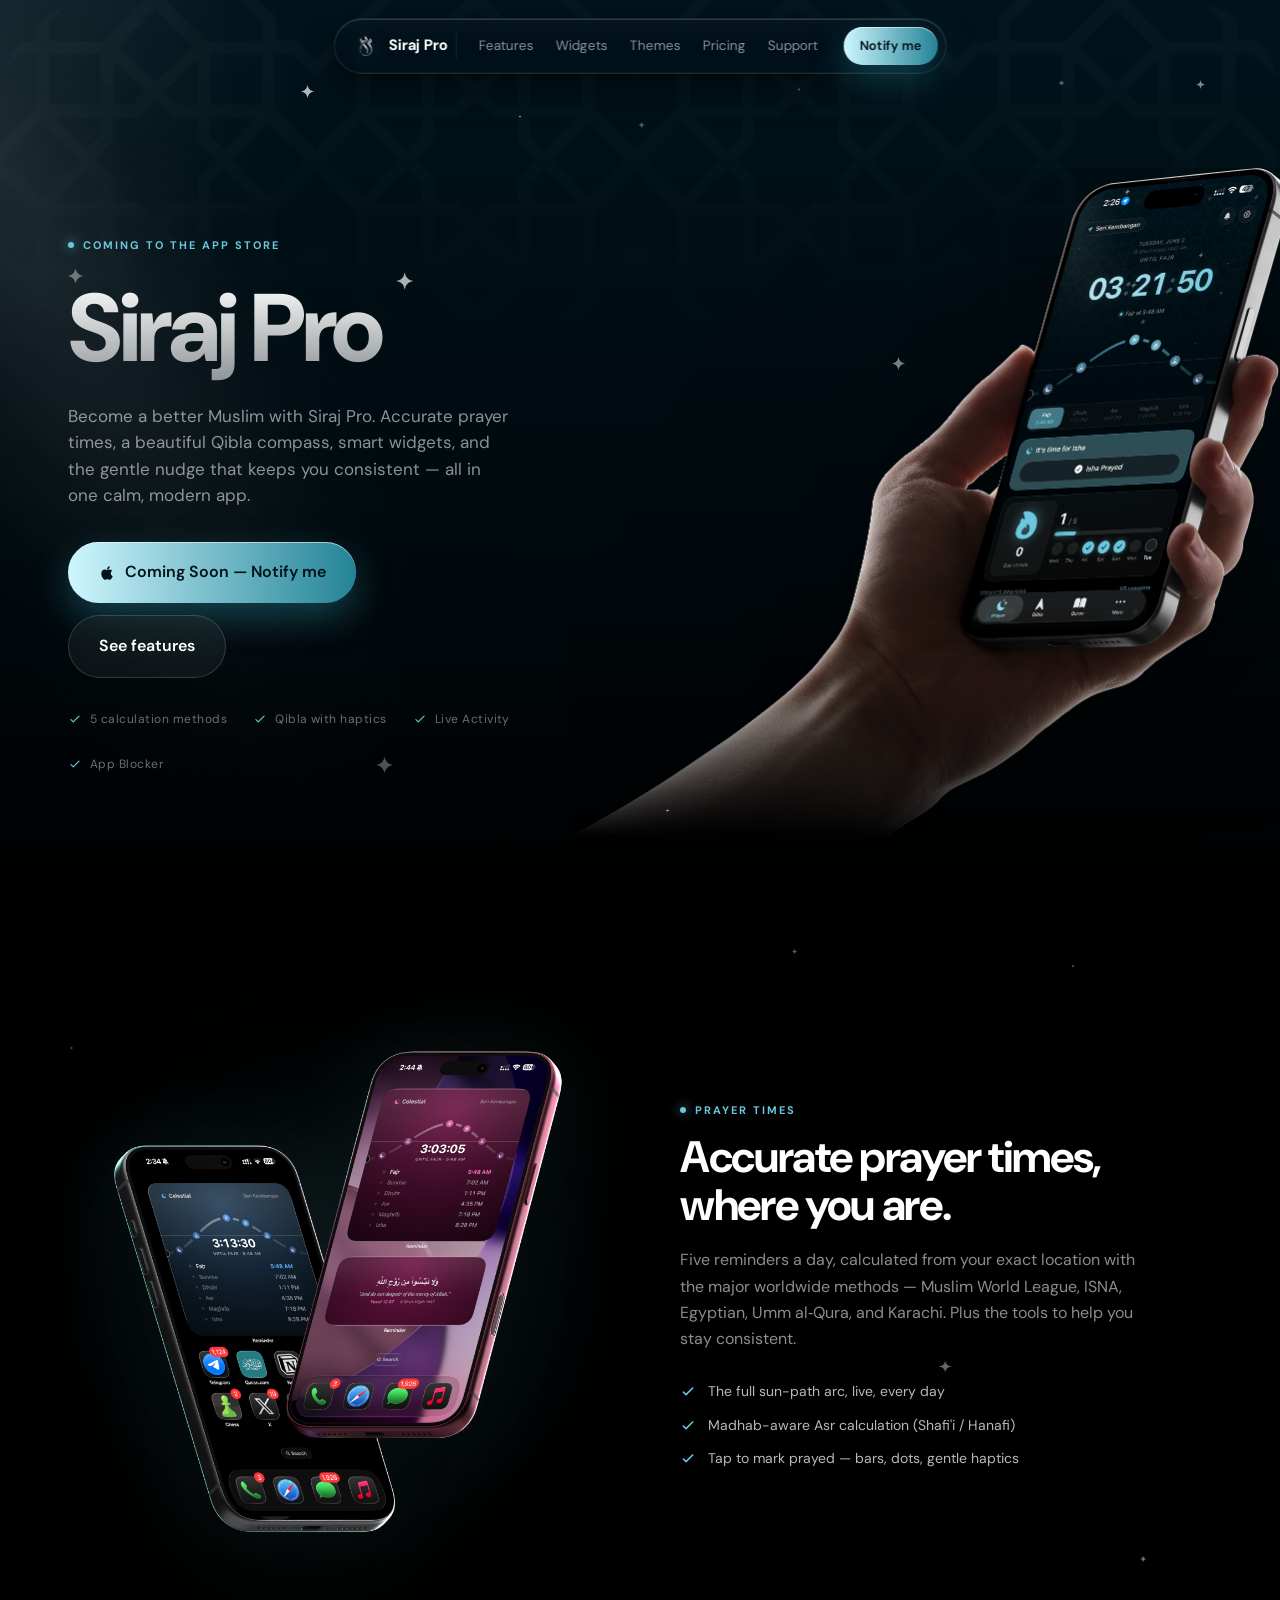
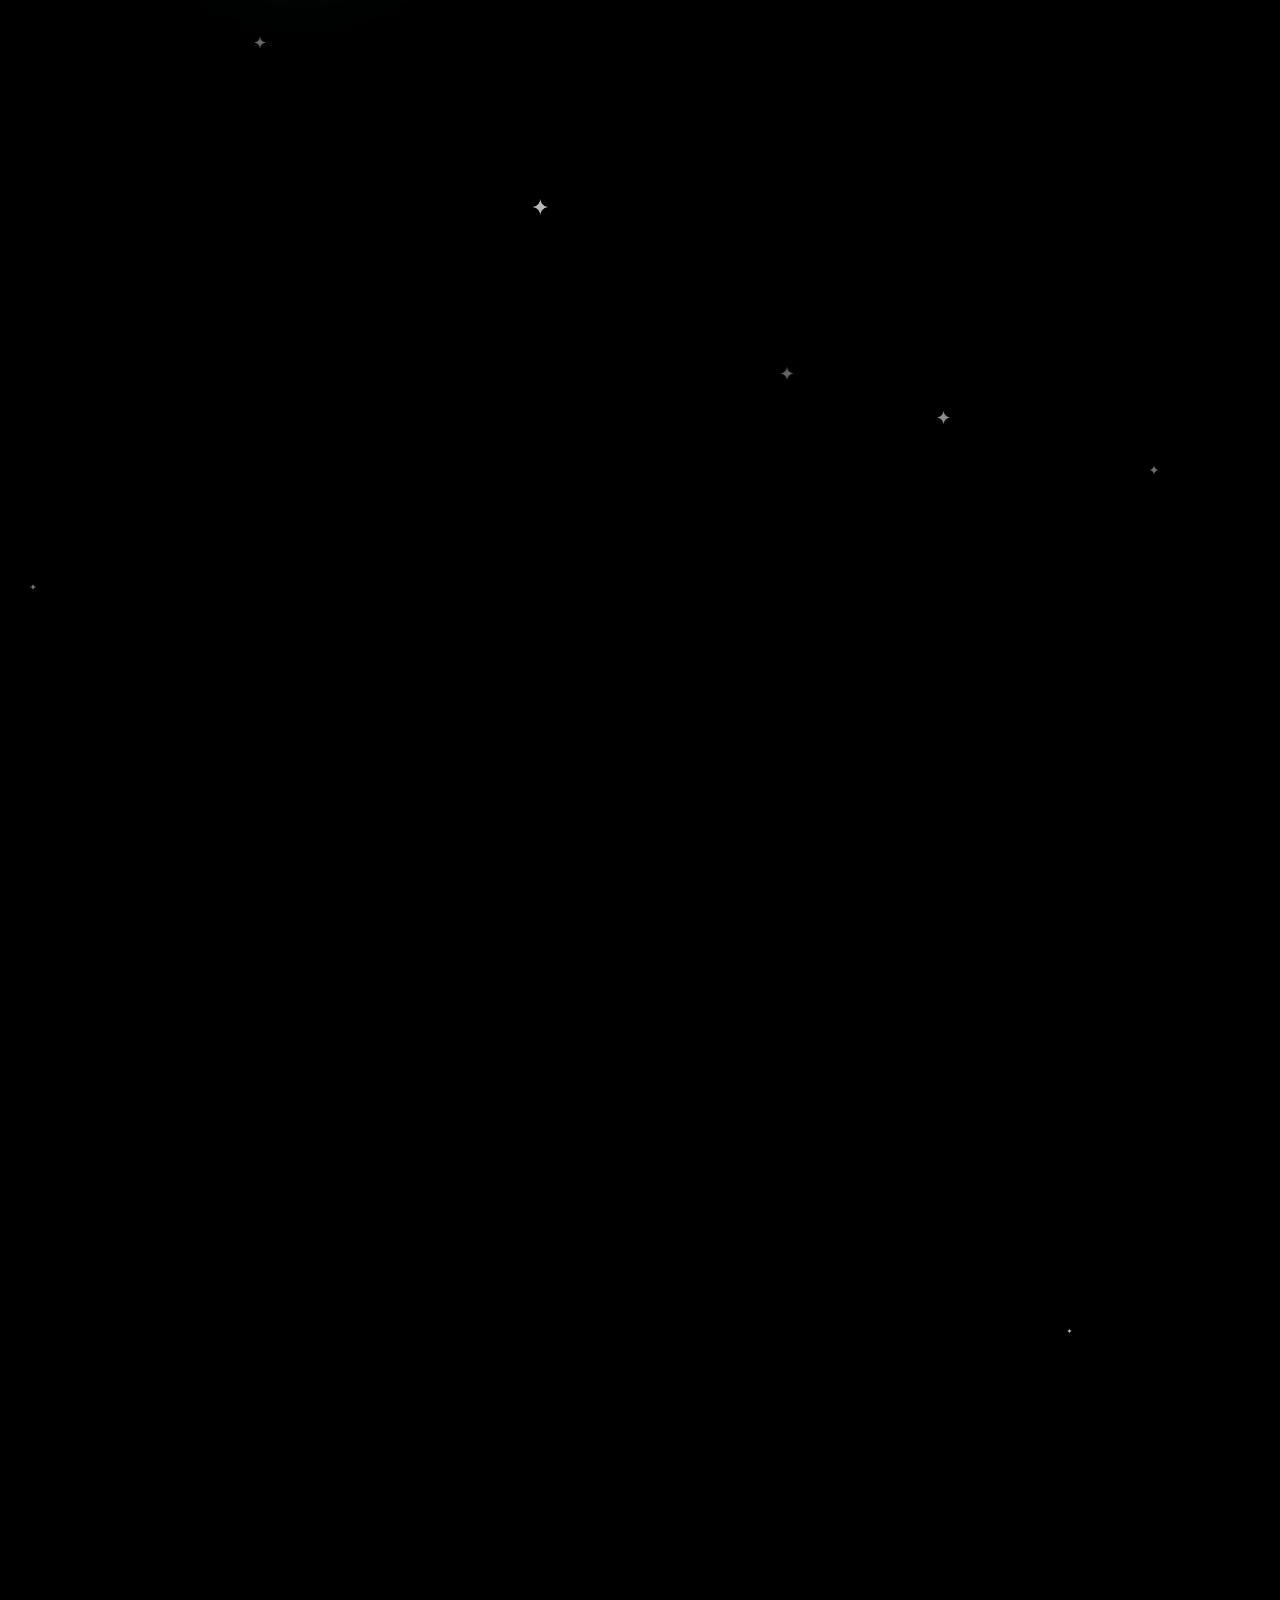
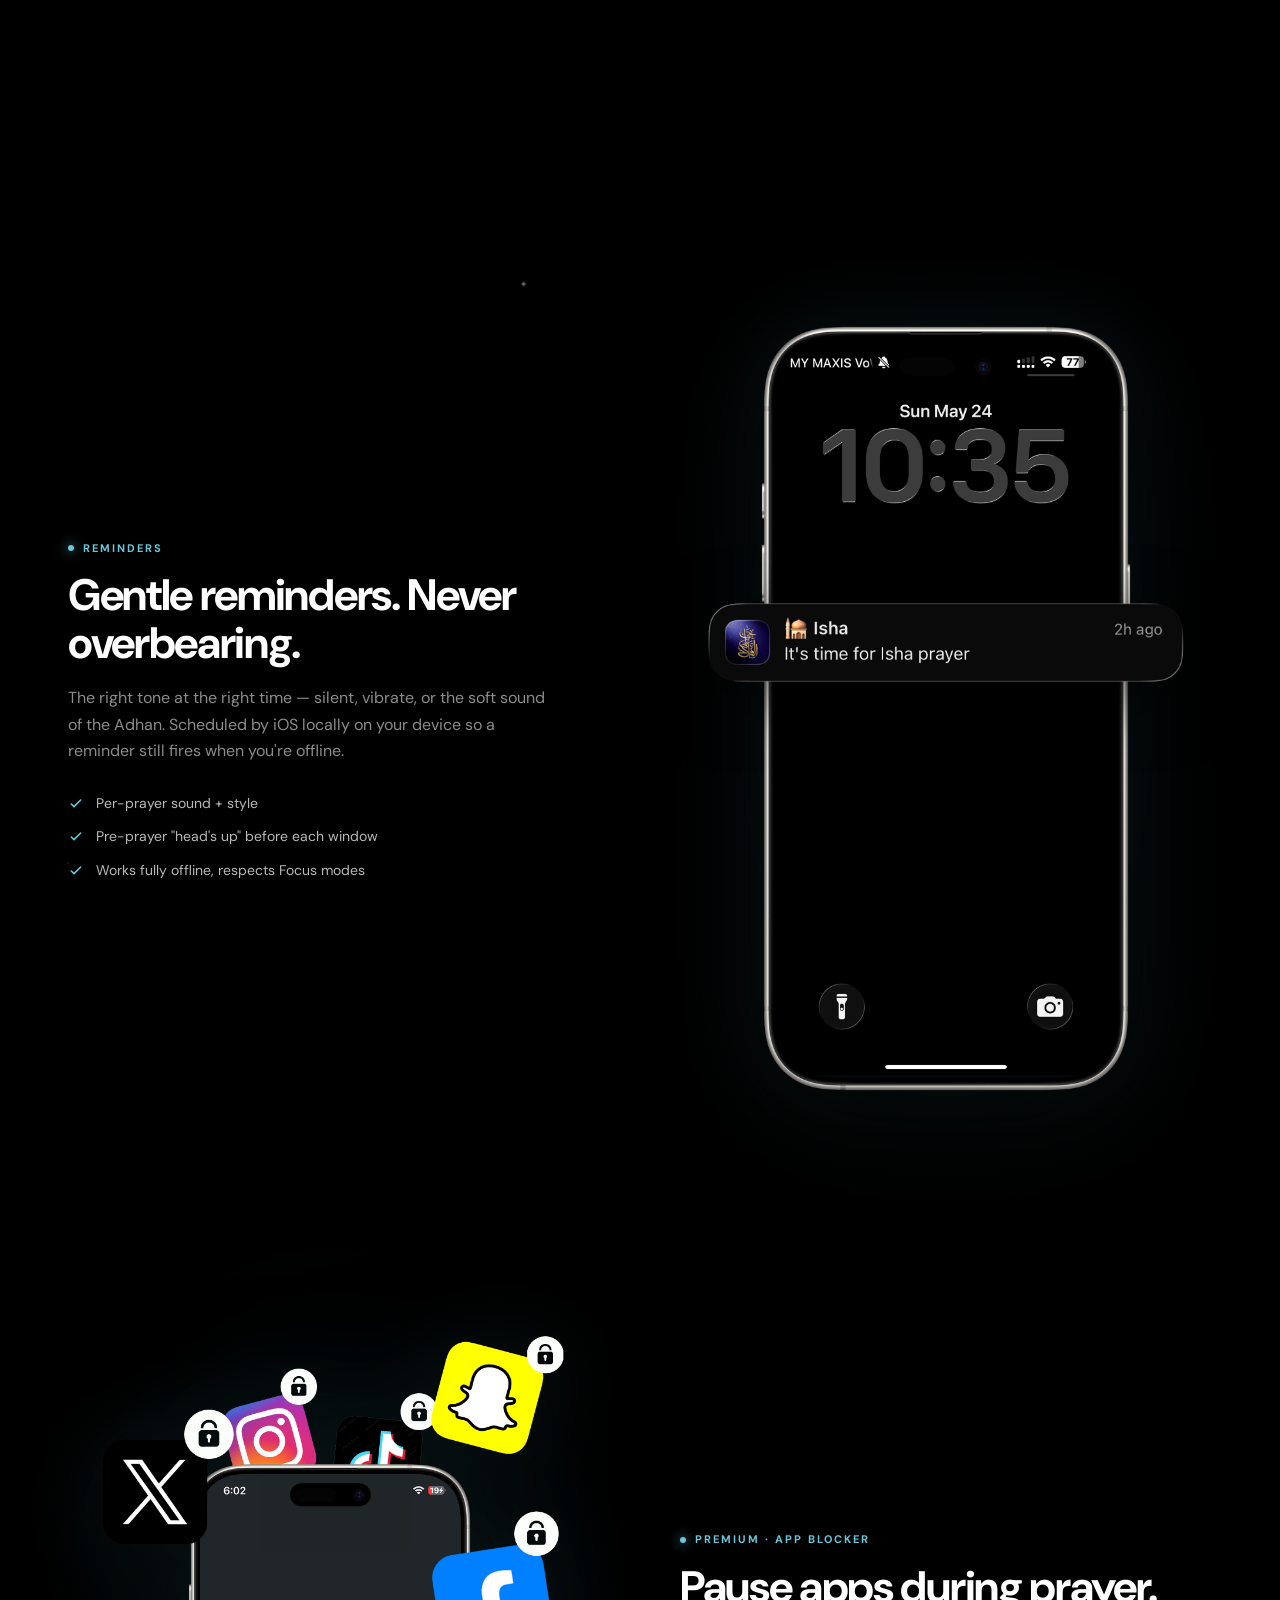
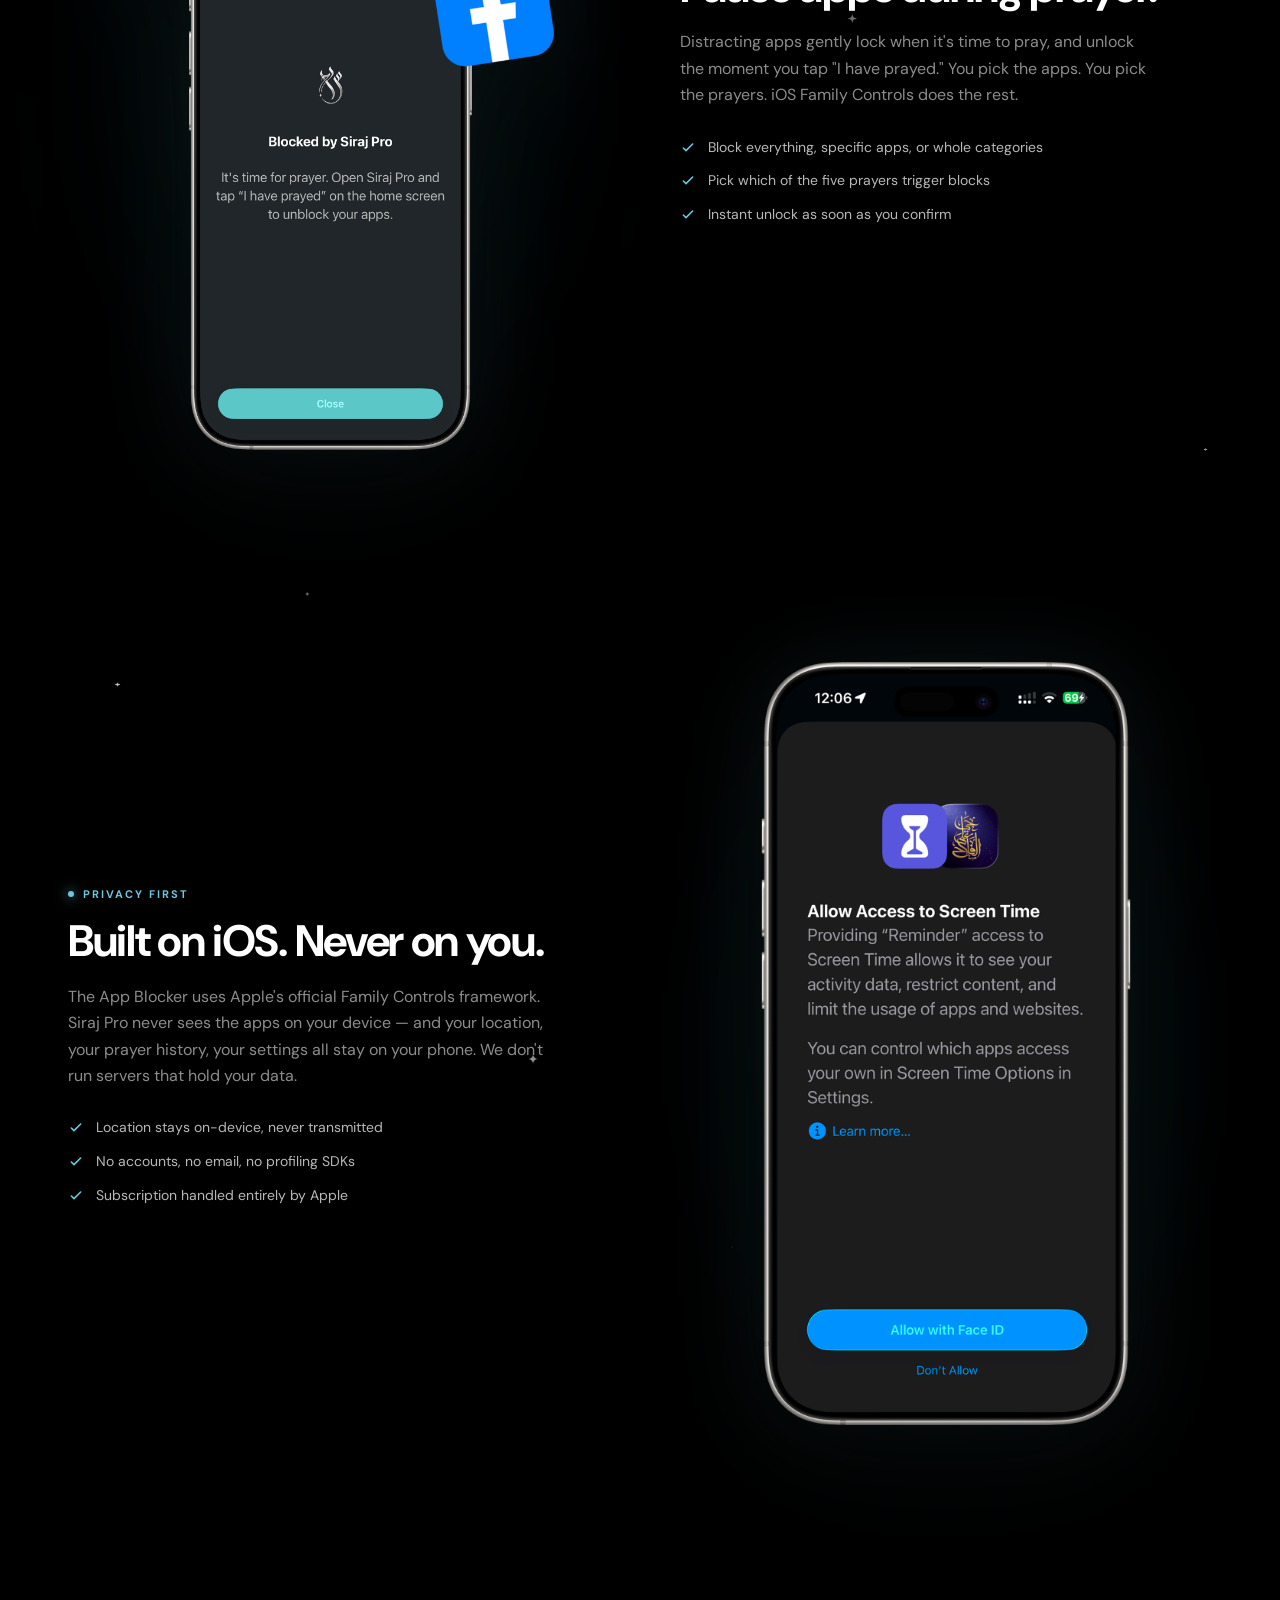
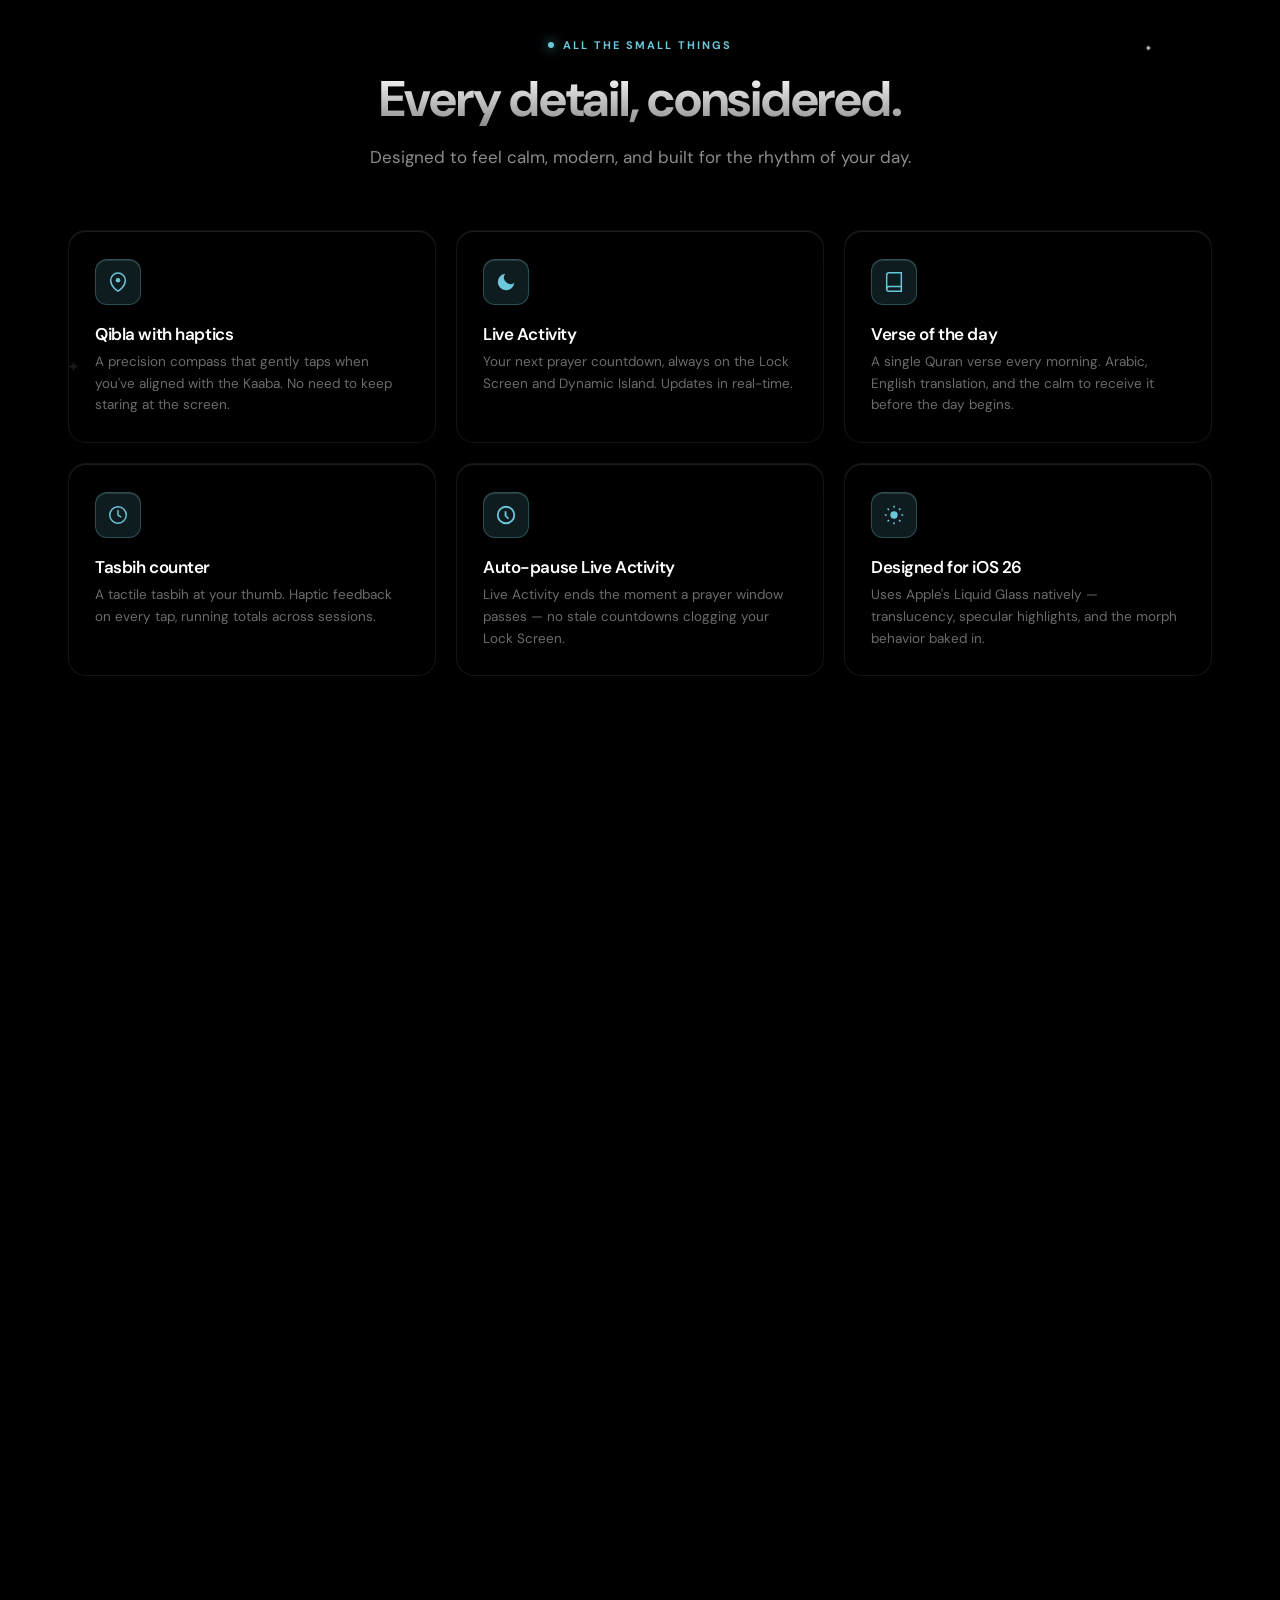
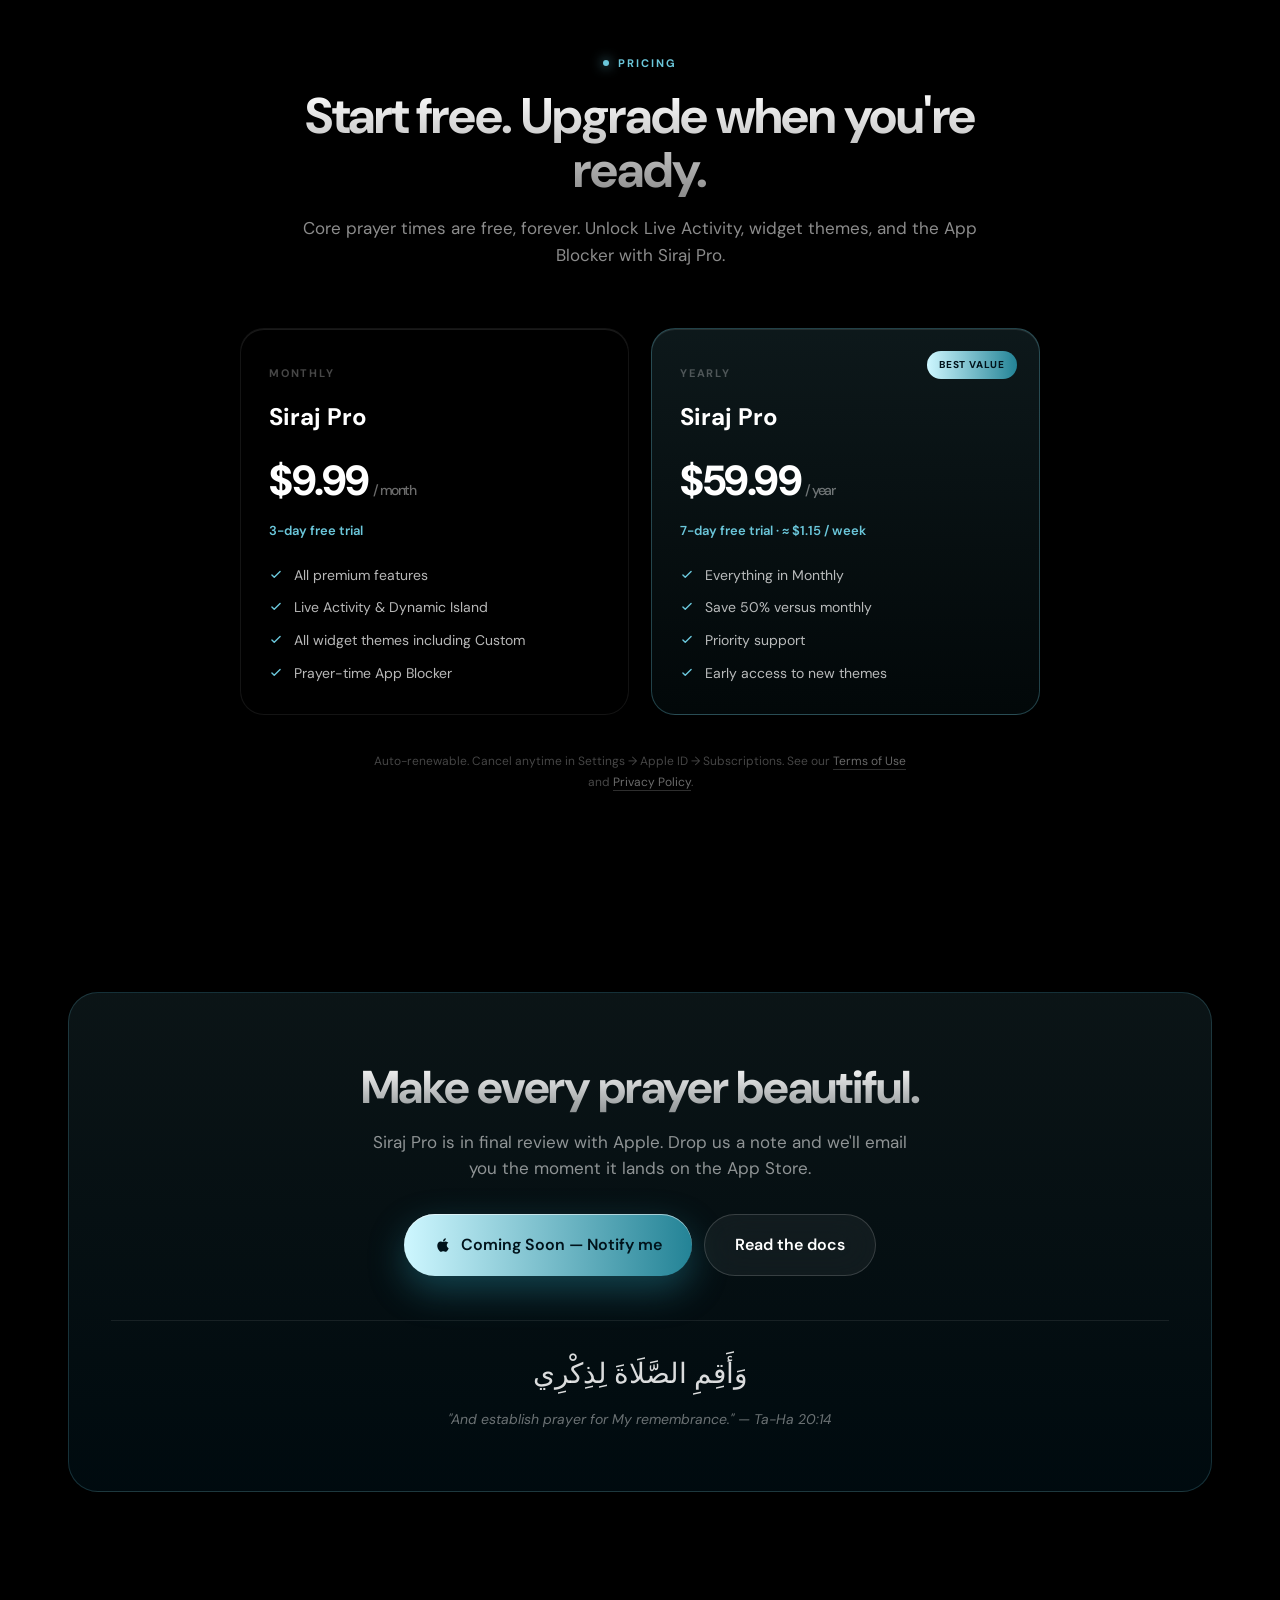
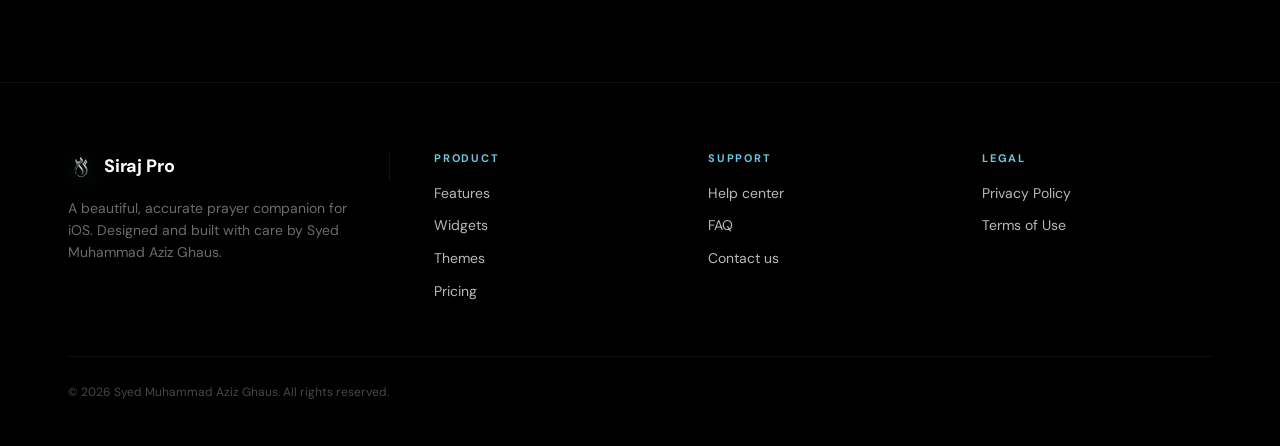
==== commit 1f823a48: "Swap PhoneMockup6 for BlockMockup in the App Blocker section The new asset shows the actual shield s" ====
--- a/index.html
+++ b/index.html
@@ -180,8 +180,8 @@
           <li><svg viewBox="0 0 24 24" fill="none" stroke="currentColor" stroke-width="2.4"><path d="M5 12l4 4 10-10" stroke-linecap="round" stroke-linejoin="round"/></svg>Instant unlock as soon as you confirm</li>
         </ul>
       </div>
-      <div class="feature-mockup boxy reveal" style="transition-delay:.1s">
-        <img src="assets/PhoneMockup6.png" alt="iPhone with locked app icons floating around it, illustrating Siraj Pro's prayer-time App Blocker." loading="lazy">
+      <div class="feature-mockup wide reveal" style="transition-delay:.1s">
+        <img src="assets/BlockMockup.png" alt="iPhone showing the Siraj Pro shield screen — 'Blocked by Siraj Pro · It's time for prayer' — with locked X, Instagram, TikTok, Snapchat, and Facebook icons floating around it." loading="lazy">
       </div>
     </div>
   </div>
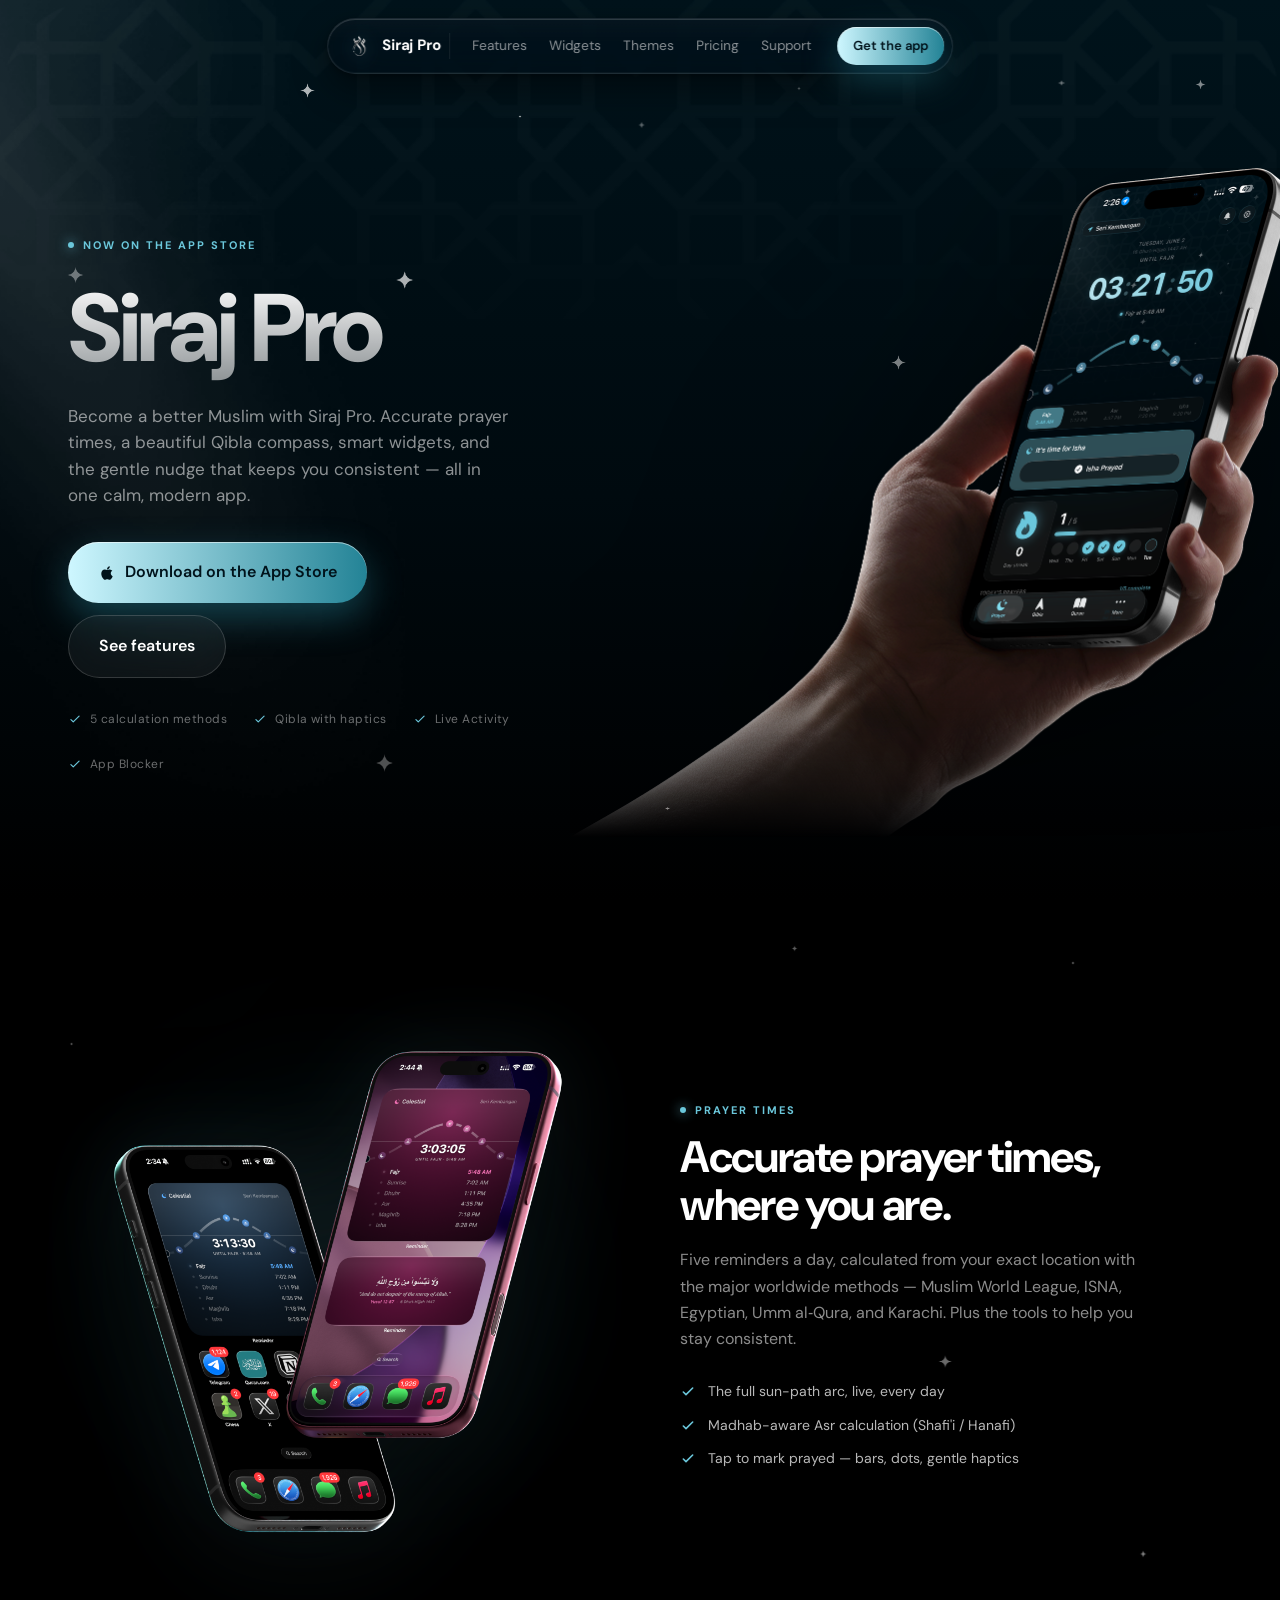
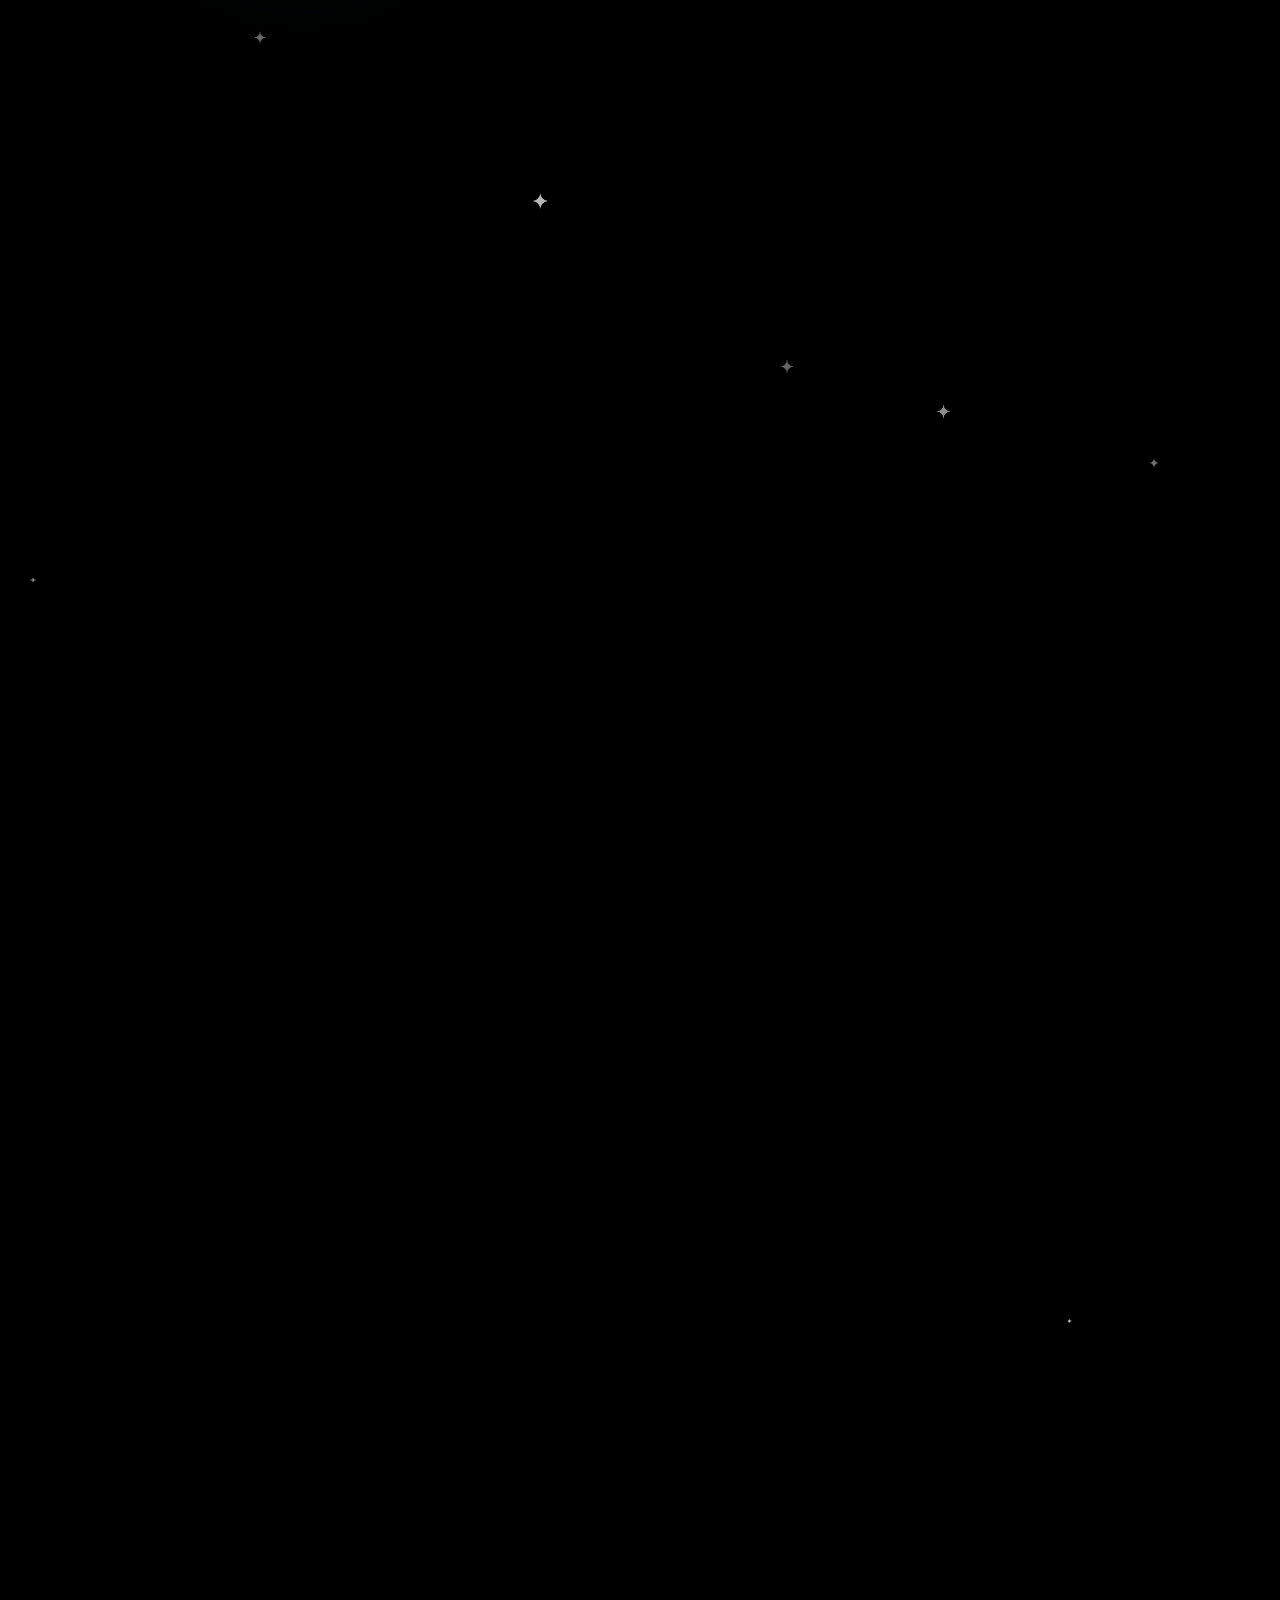
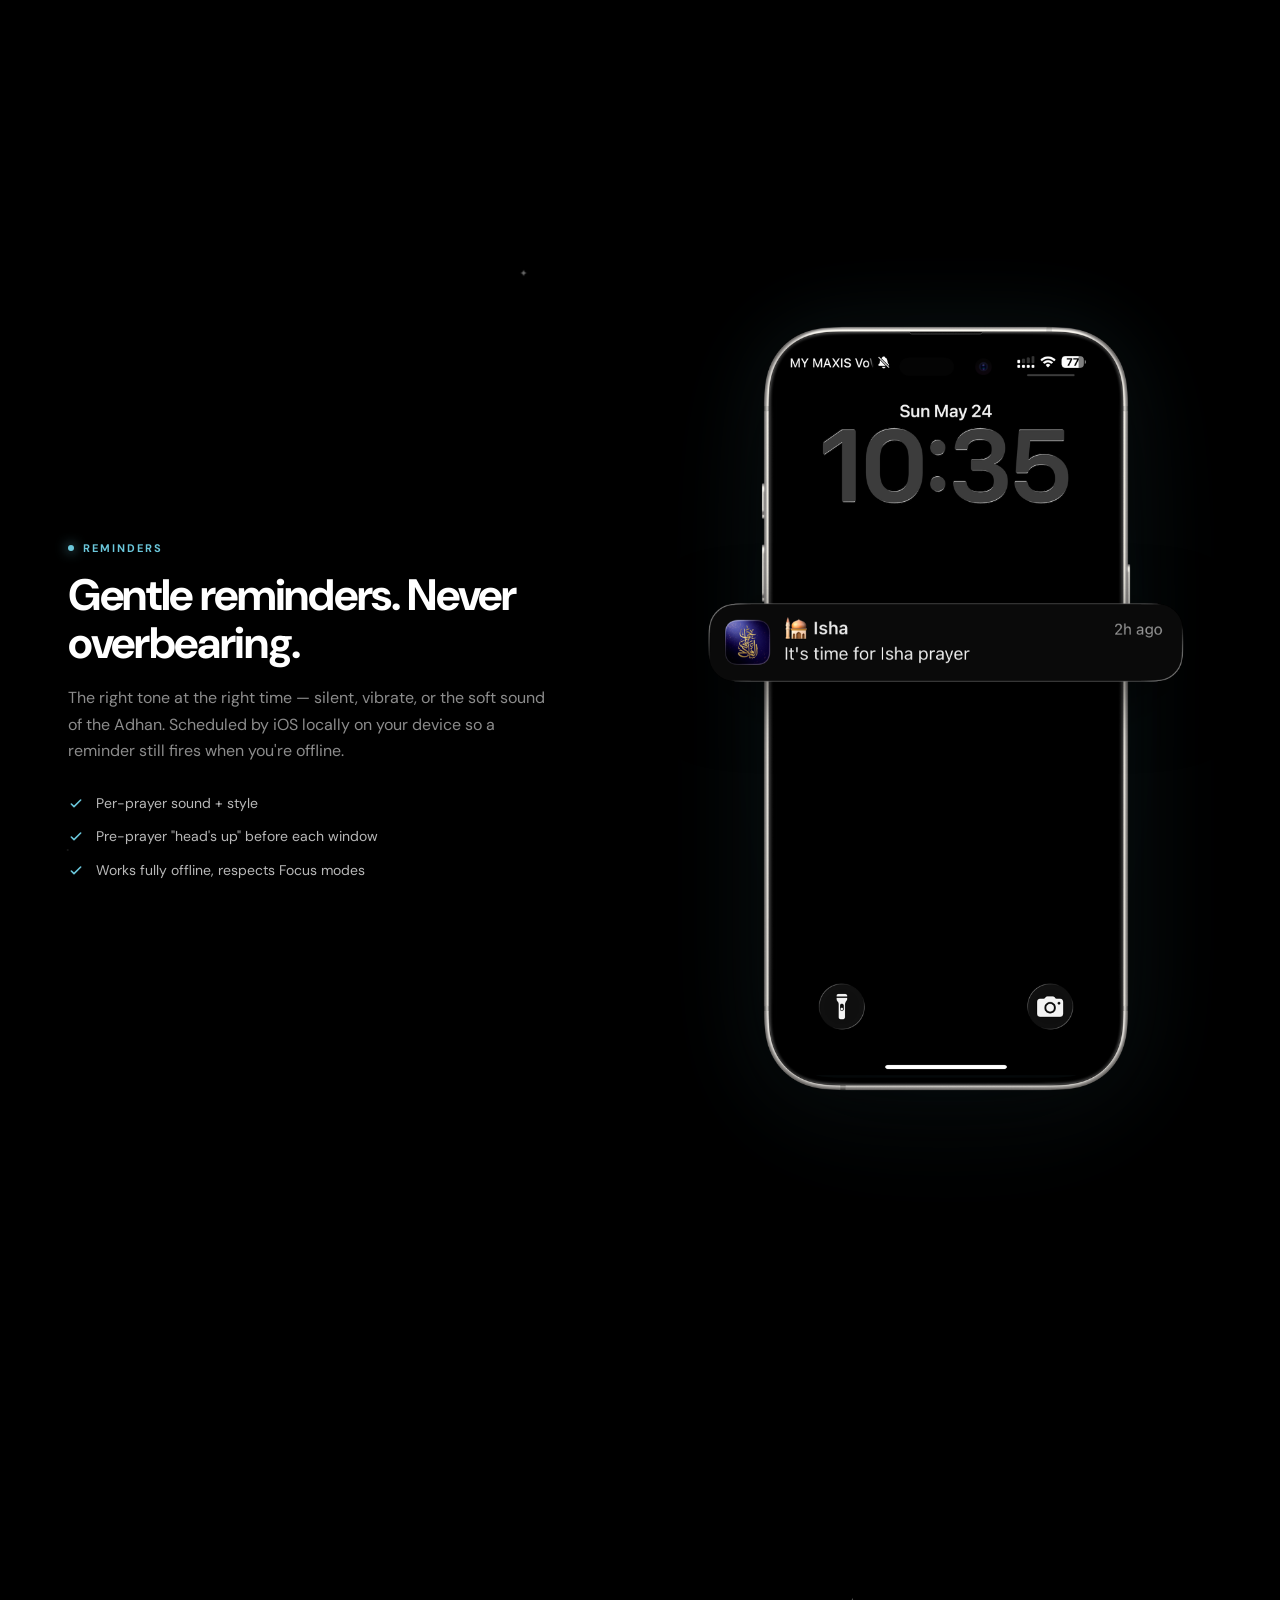
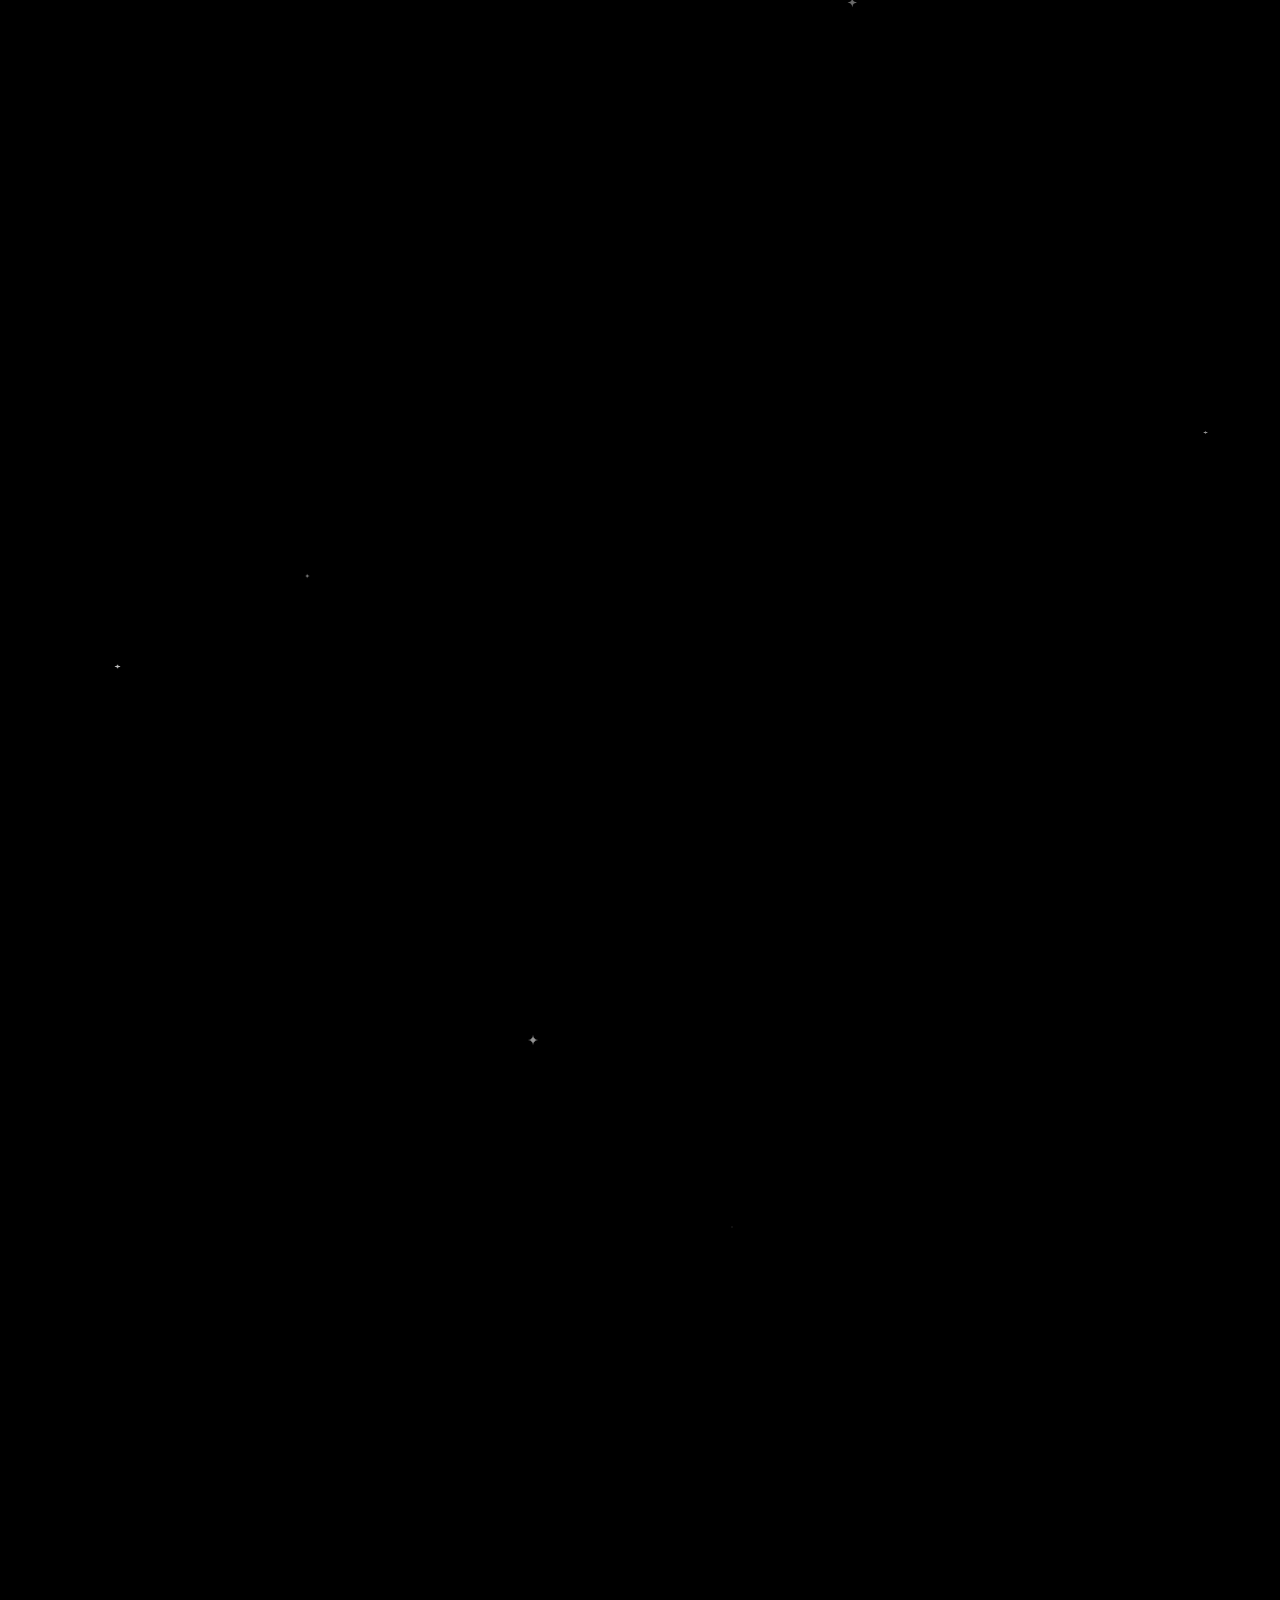
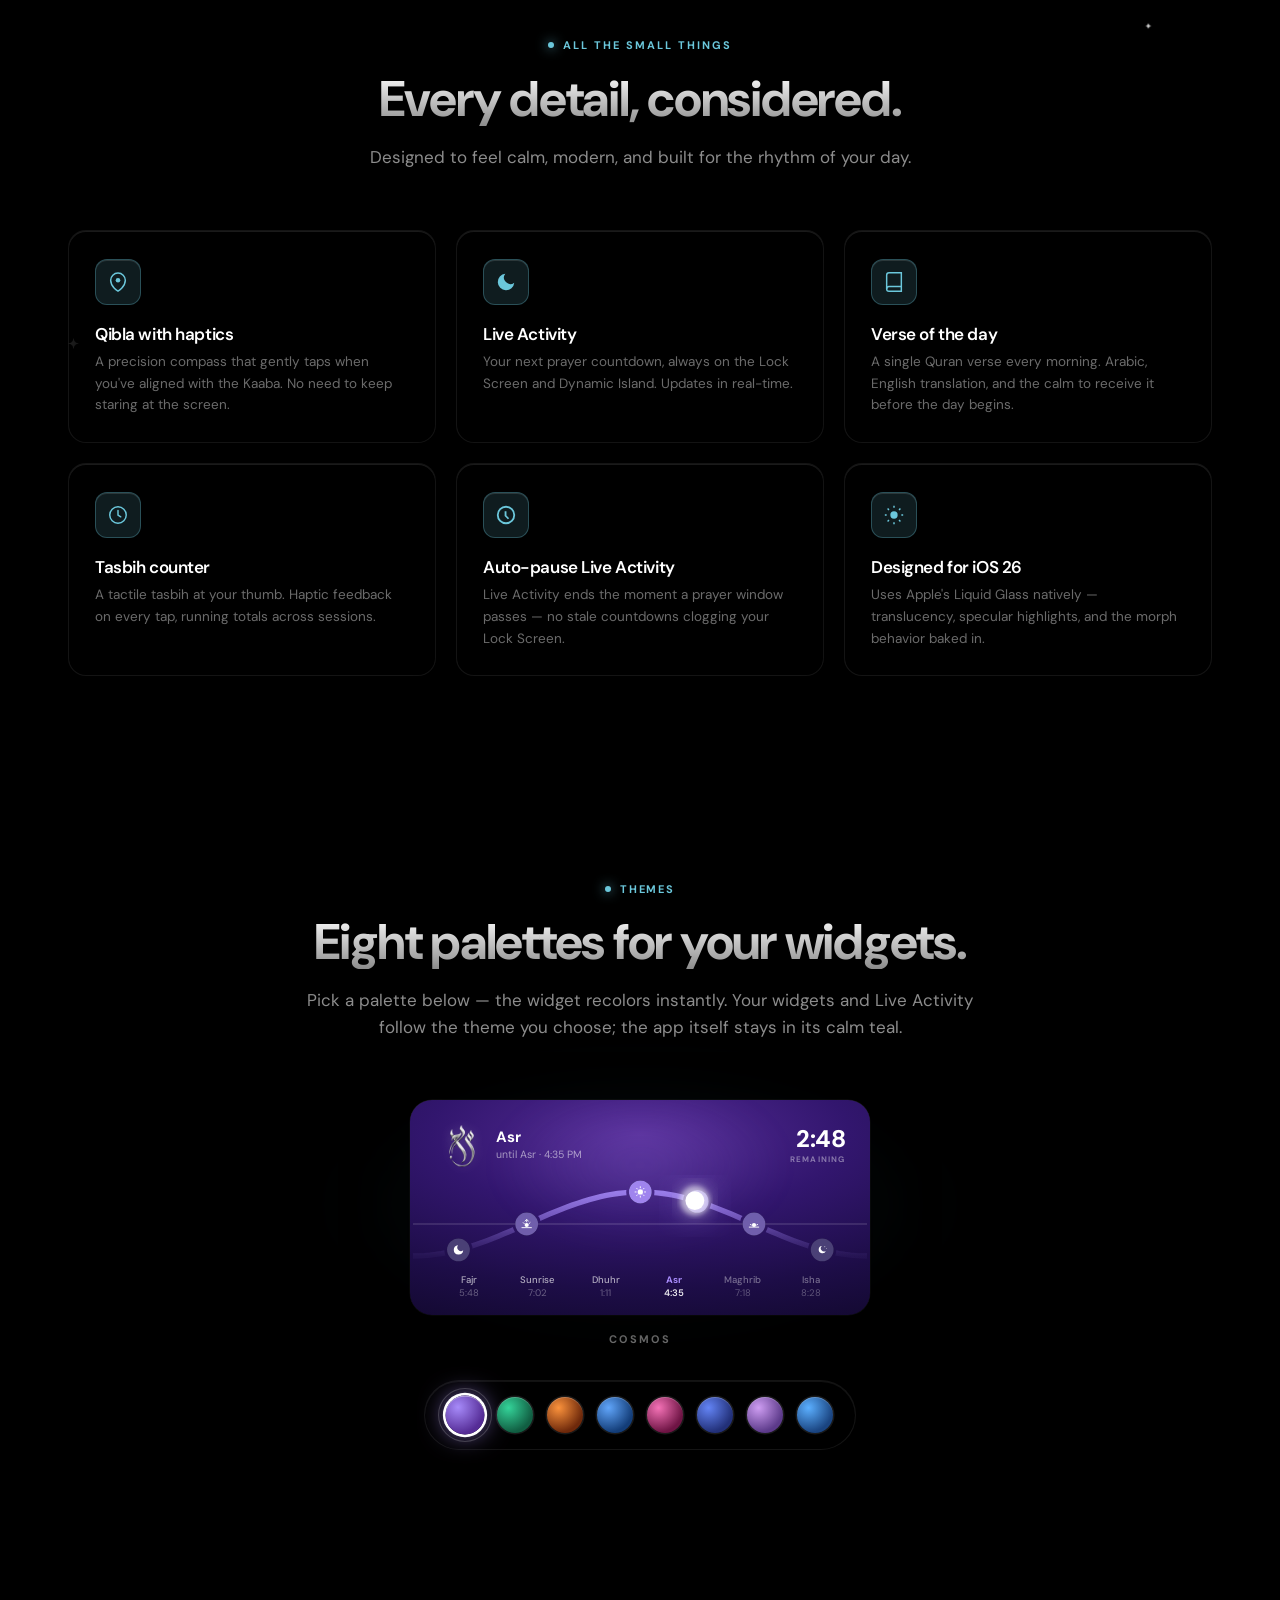
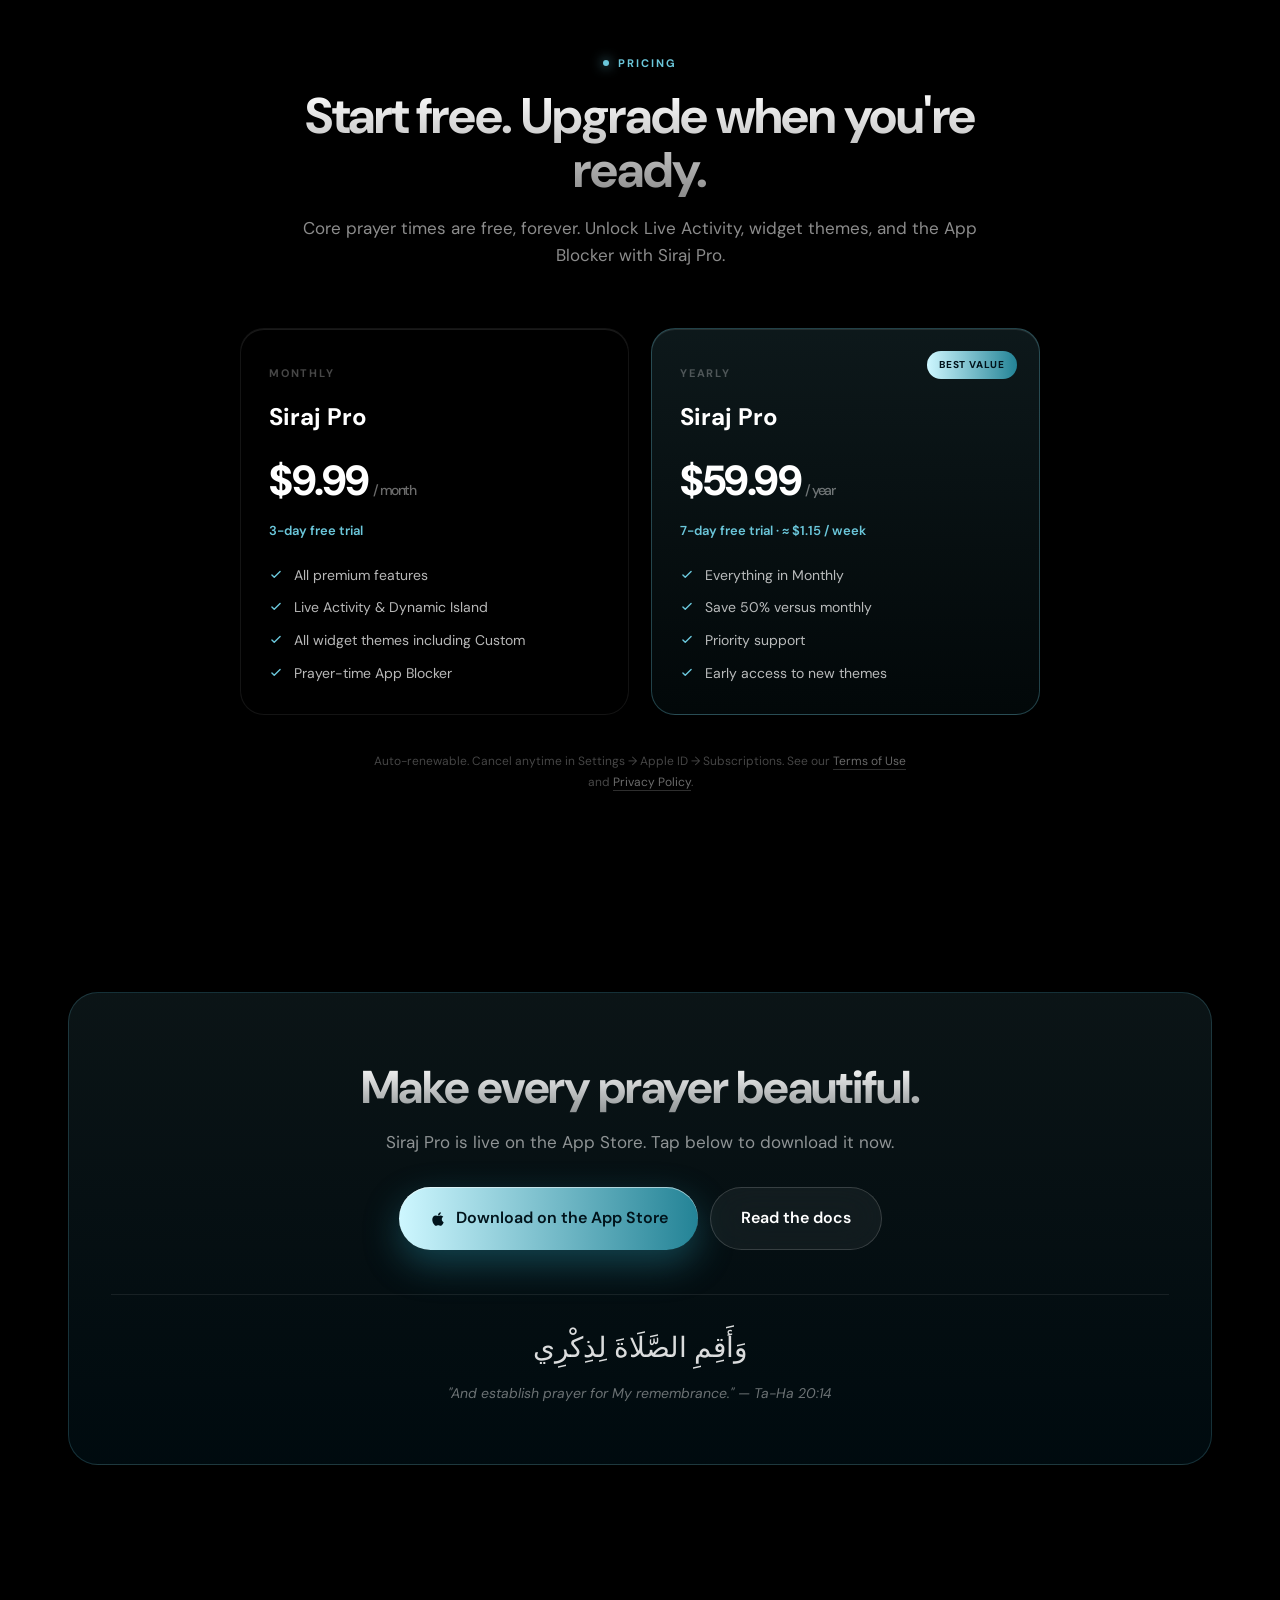
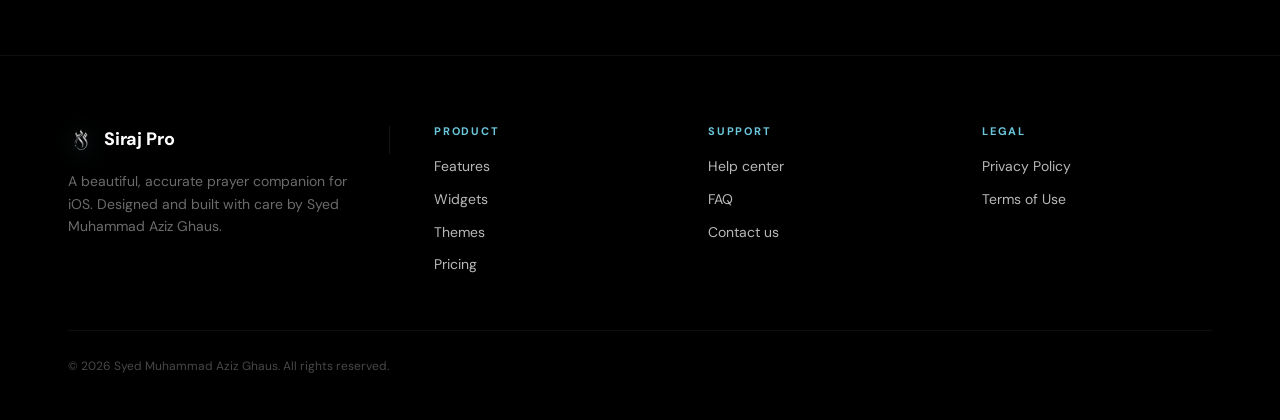
==== commit ffa2b333: "Siraj Pro is live on the App Store 🎉 Swapped every 'Coming Soon — Notify me' placeholder for a real " ====
--- a/index.html
+++ b/index.html
@@ -39,7 +39,7 @@
       <a href="#themes">Themes</a>
       <a href="#pricing">Pricing</a>
       <a href="support.html">Support</a>
-      <a class="btn btn-primary nav-cta" href="#download">Notify me</a>
+      <a class="btn btn-primary nav-cta" href="https://apps.apple.com/app/siraj-pro/id6789160938" target="_blank" rel="noopener">Get the app</a>
     </nav>
     <button class="nav-toggle" aria-label="Toggle menu">
       <svg viewBox="0 0 24 24" fill="none" stroke="currentColor" stroke-width="1.8">
@@ -54,14 +54,14 @@
   <div class="container hero-grid">
 
     <div class="hero-copy reveal">
-      <span class="eyebrow">Coming to the App Store</span>
+      <span class="eyebrow">Now on the App Store</span>
       <h1 class="title-fade">Siraj Pro</h1>
       <p class="sub">Become a better Muslim with Siraj Pro. Accurate prayer times, a beautiful Qibla compass, smart widgets, and the gentle nudge that keeps you consistent — all in one calm, modern app.</p>
 
       <div class="hero-cta">
-        <a href="mailto:sirajproapp@gmail.com?subject=Notify%20me%20when%20Siraj%20Pro%20launches&amp;body=Hi%20—%20please%20let%20me%20know%20the%20moment%20Siraj%20Pro%20is%20live%20on%20the%20App%20Store." class="btn btn-primary btn-lg">
+        <a href="https://apps.apple.com/app/siraj-pro/id6789160938" target="_blank" rel="noopener" class="btn btn-primary btn-lg">
           <svg viewBox="0 0 24 24" fill="currentColor"><path d="M17.05 20.28c-.98.95-2.05.8-3.08.35-1.09-.46-2.09-.48-3.24 0-1.44.62-2.2.44-3.06-.35C2.79 15.25 3.51 7.59 9.05 7.31c1.35.07 2.29.74 3.08.8 1.18-.24 2.31-.93 3.57-.84 1.51.12 2.65.72 3.4 1.8-3.12 1.87-2.38 5.98.48 7.13-.57 1.5-1.31 2.99-2.53 4.08zM12.03 7.25c-.15-2.23 1.66-4.07 3.74-4.25.29 2.58-2.34 4.5-3.74 4.25z"/></svg>
-          Coming Soon — Notify me
+          Download on the App Store
         </a>
         <a href="#features" class="btn btn-ghost btn-lg">See features</a>
       </div>
@@ -324,11 +324,11 @@
   <div class="container">
     <div class="cta-strip reveal">
       <h2 class="title-fade">Make every prayer beautiful.</h2>
-      <p>Siraj Pro is in final review with Apple. Drop us a note and we'll email you the moment it lands on the App Store.</p>
+      <p>Siraj Pro is live on the App Store. Tap below to download it now.</p>
       <div class="btns">
-        <a class="btn btn-primary btn-lg" href="mailto:sirajproapp@gmail.com?subject=Notify%20me%20when%20Siraj%20Pro%20launches&amp;body=Hi%20—%20please%20let%20me%20know%20the%20moment%20Siraj%20Pro%20is%20live%20on%20the%20App%20Store.">
+        <a class="btn btn-primary btn-lg" href="https://apps.apple.com/app/siraj-pro/id6789160938" target="_blank" rel="noopener">
           <svg viewBox="0 0 24 24" fill="currentColor"><path d="M17.05 20.28c-.98.95-2.05.8-3.08.35-1.09-.46-2.09-.48-3.24 0-1.44.62-2.2.44-3.06-.35C2.79 15.25 3.51 7.59 9.05 7.31c1.35.07 2.29.74 3.08.8 1.18-.24 2.31-.93 3.57-.84 1.51.12 2.65.72 3.4 1.8-3.12 1.87-2.38 5.98.48 7.13-.57 1.5-1.31 2.99-2.53 4.08zM12.03 7.25c-.15-2.23 1.66-4.07 3.74-4.25.29 2.58-2.34 4.5-3.74 4.25z"/></svg>
-          Coming Soon — Notify me
+          Download on the App Store
         </a>
         <a class="btn btn-ghost btn-lg" href="support.html">Read the docs</a>
       </div>
--- a/styles.css
+++ b/styles.css
@@ -354,40 +354,78 @@
 body { padding-top: 78px; }
 
 @media (max-width: 820px) {
-  .nav { top: 12px; }
+  /* Stretch the pill to a full-width bar with 12px side insets so
+     there's room to read the brand AND give the dropdown a real
+     surface area when it opens. No `transform: translateX(-50%)` on
+     mobile — anchoring left/right directly keeps the dropdown
+     boundaries predictable AND lets backdrop-filter behave (it
+     breaks behind a transformed ancestor). */
+  .nav {
+    top: 12px;
+    left: 12px;
+    right: 12px;
+    transform: none;
+    max-width: none;
+  }
   .nav-inner {
-    padding: 7px 7px 7px 14px;
+    position: relative;       /* anchor for the absolute dropdown */
+    width: 100%;
+    padding: 10px 10px 10px 16px;
     gap: 10px;
+    justify-content: space-between;
   }
-  .brand { border-right: none; padding-right: 0; font-size: 14px; }
-  .brand img { width: 24px; height: 24px; }
-  /* Hide the inline link list — clicking the toggle drops a menu. */
-  .nav-links {
-    display: none;
+  .brand { border-right: none; padding-right: 0; font-size: 15px; }
+  .brand img { width: 28px; height: 28px; }
+  .nav-toggle {
+    display: block;
+    margin-left: auto;
+    padding: 6px 8px;
+  }
+
+  /* Dropdown drops below the pill at the SAME width and uses a
+     near-opaque tint so the page content behind never bleeds
+     through (backdrop-filter is a nice-to-have on top of that). */
+  .nav-links { display: none; }
+  .nav-links.open {
+    display: flex;
     position: absolute;
     top: calc(100% + 10px);
     left: 0;
     right: 0;
     flex-direction: column;
     align-items: stretch;
-    padding: 16px 20px 18px;
-    background: rgba(0, 14, 22, 0.92);
-    backdrop-filter: blur(28px) saturate(180%);
-    -webkit-backdrop-filter: blur(28px) saturate(180%);
+    padding: 14px 18px 18px;
+    background: rgba(0, 14, 22, 0.96);
+    backdrop-filter: blur(32px) saturate(180%);
+    -webkit-backdrop-filter: blur(32px) saturate(180%);
     border-radius: 22px;
-    border: 0.5px solid rgba(255, 255, 255, 0.10);
+    border: 0.5px solid rgba(255, 255, 255, 0.12);
     box-shadow:
       inset 0 1px 0 rgba(255, 255, 255, 0.14),
-      0 14px 36px rgba(0, 0, 0, 0.5);
-    gap: 14px;
+      0 22px 60px rgba(0, 0, 0, 0.65);
+    gap: 0;
+    font-size: 16px;
+  }
+  .nav-links.open a {
+    color: rgba(255, 255, 255, 0.92);
+    padding: 14px 6px;
+    border-bottom: 0.5px solid rgba(255, 255, 255, 0.06);
+    font-weight: 500;
+  }
+  .nav-links.open a:last-of-type { border-bottom: none; }
+  .nav-cta {
+    /* Override the inline-link styling so the CTA still reads as a
+       pill button at the bottom of the dropdown. */
+    margin: 10px 0 4px;
+    padding: 14px 20px;
     font-size: 15px;
+    text-align: center;
+    justify-content: center;
+    border-bottom: none !important;
+    color: #00131B !important;
+    font-weight: 600 !important;
   }
-  .nav-links.open { display: flex; }
-  .nav-toggle { display: block; }
-  /* The CTA appears inside the dropdown when opened — give it
-     more breathing room than the inline pill version. */
-  .nav-cta { margin-left: 0; padding: 13px 18px; }
-  body { padding-top: 64px; }
+  body { padding-top: 74px; }
 }
 
 /* ── Hero ───────────────────────────────────────────────── */
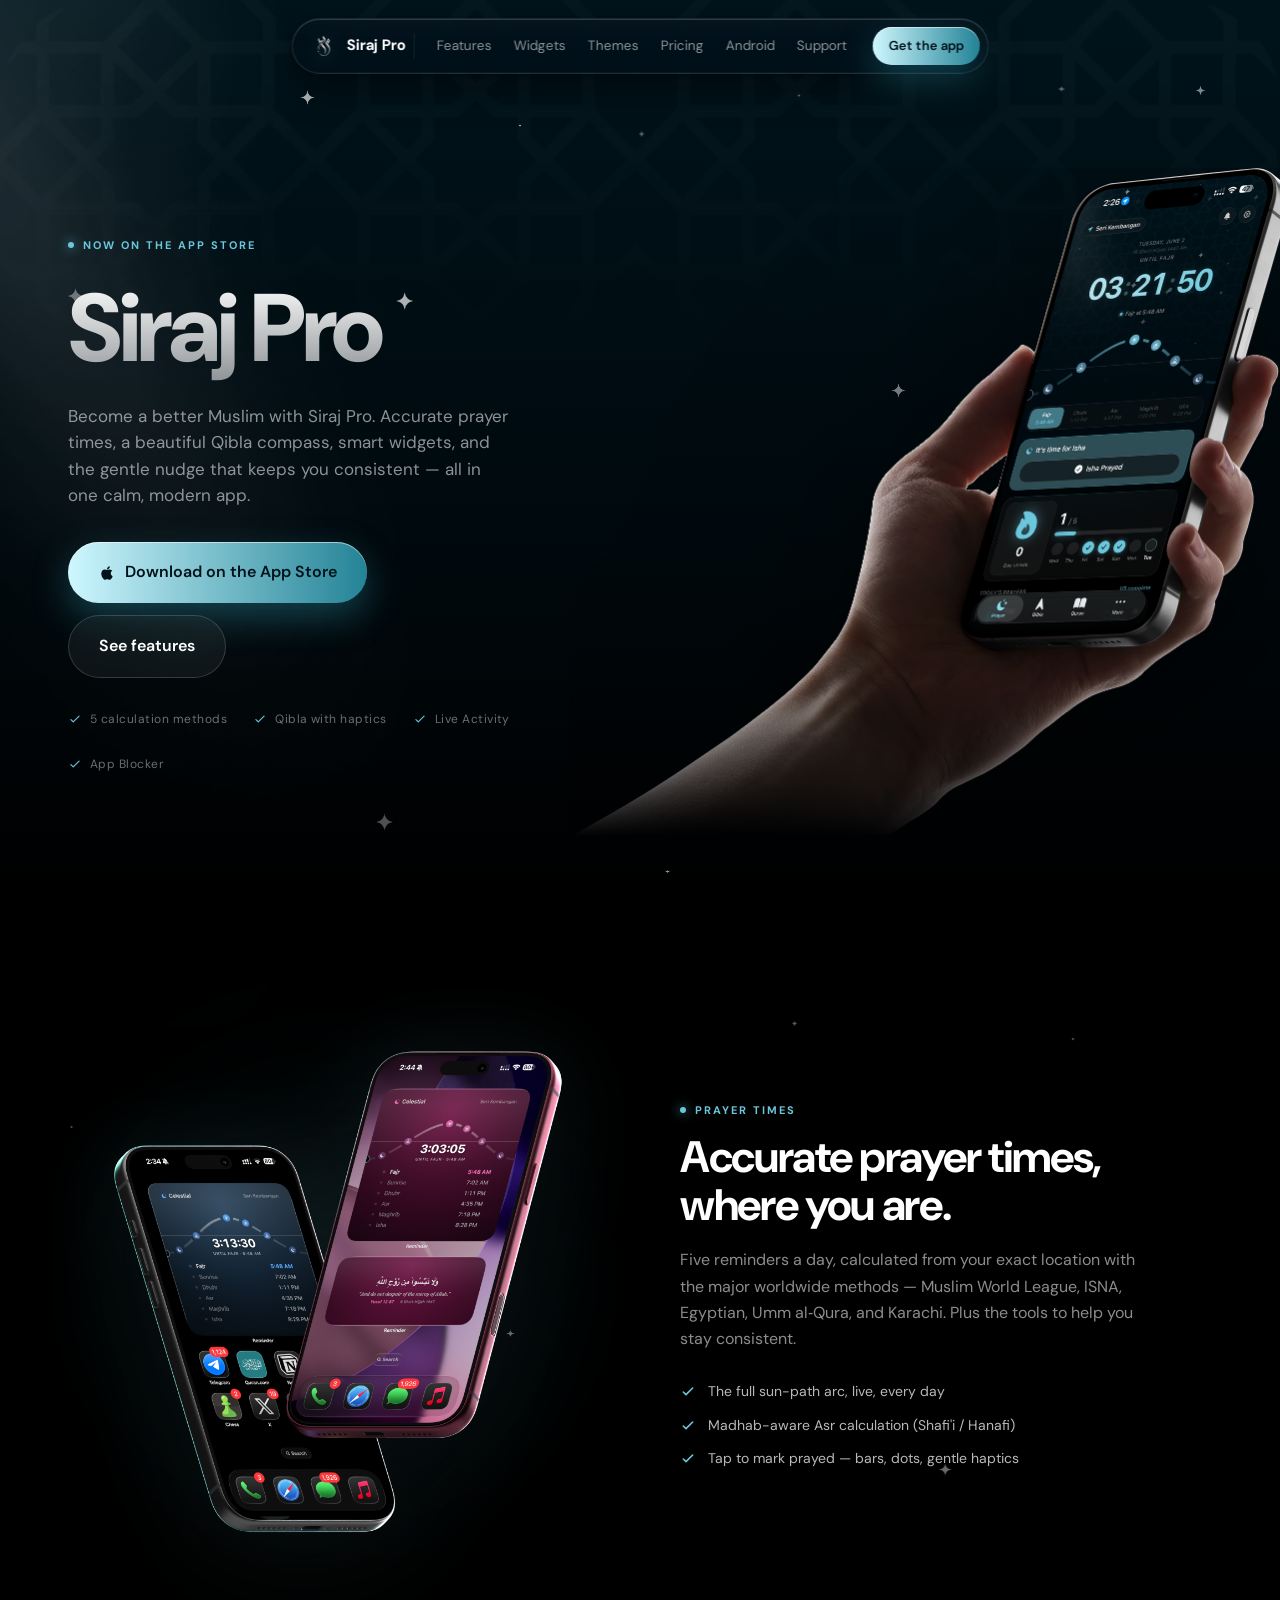
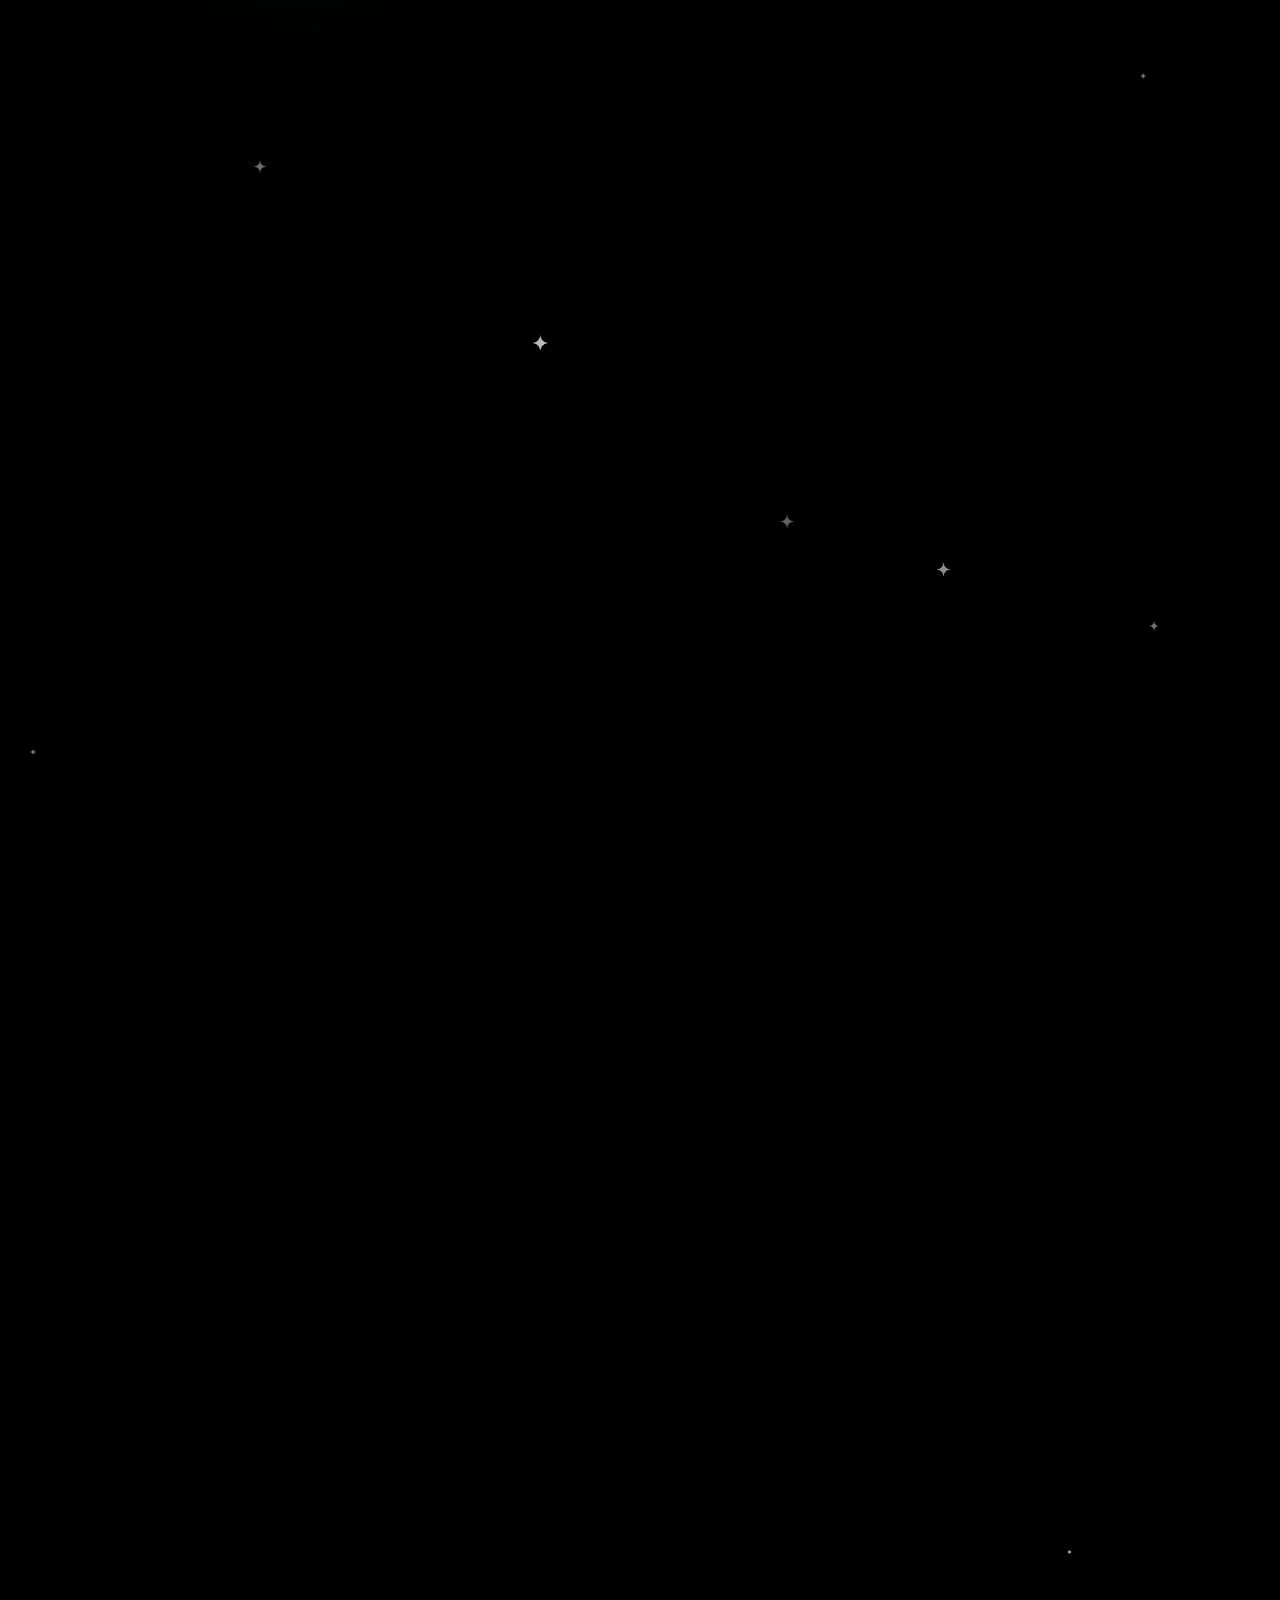
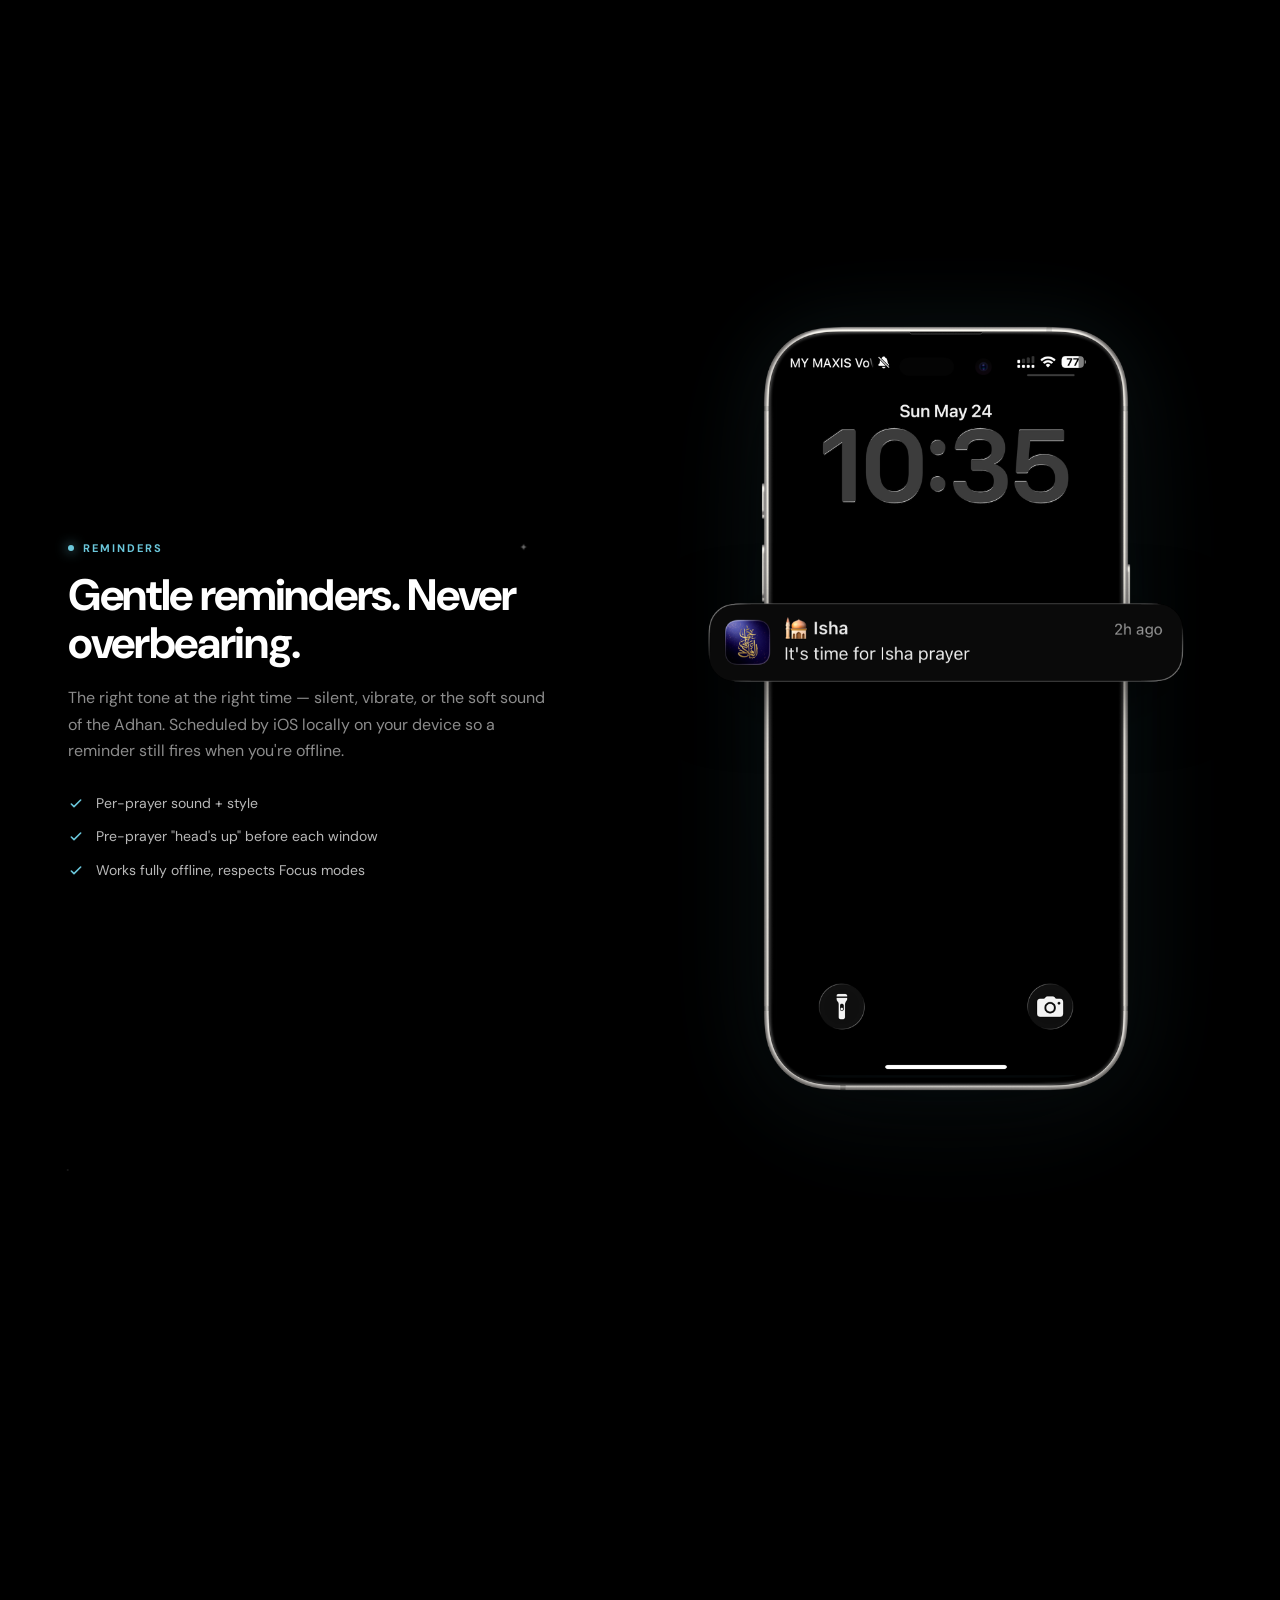
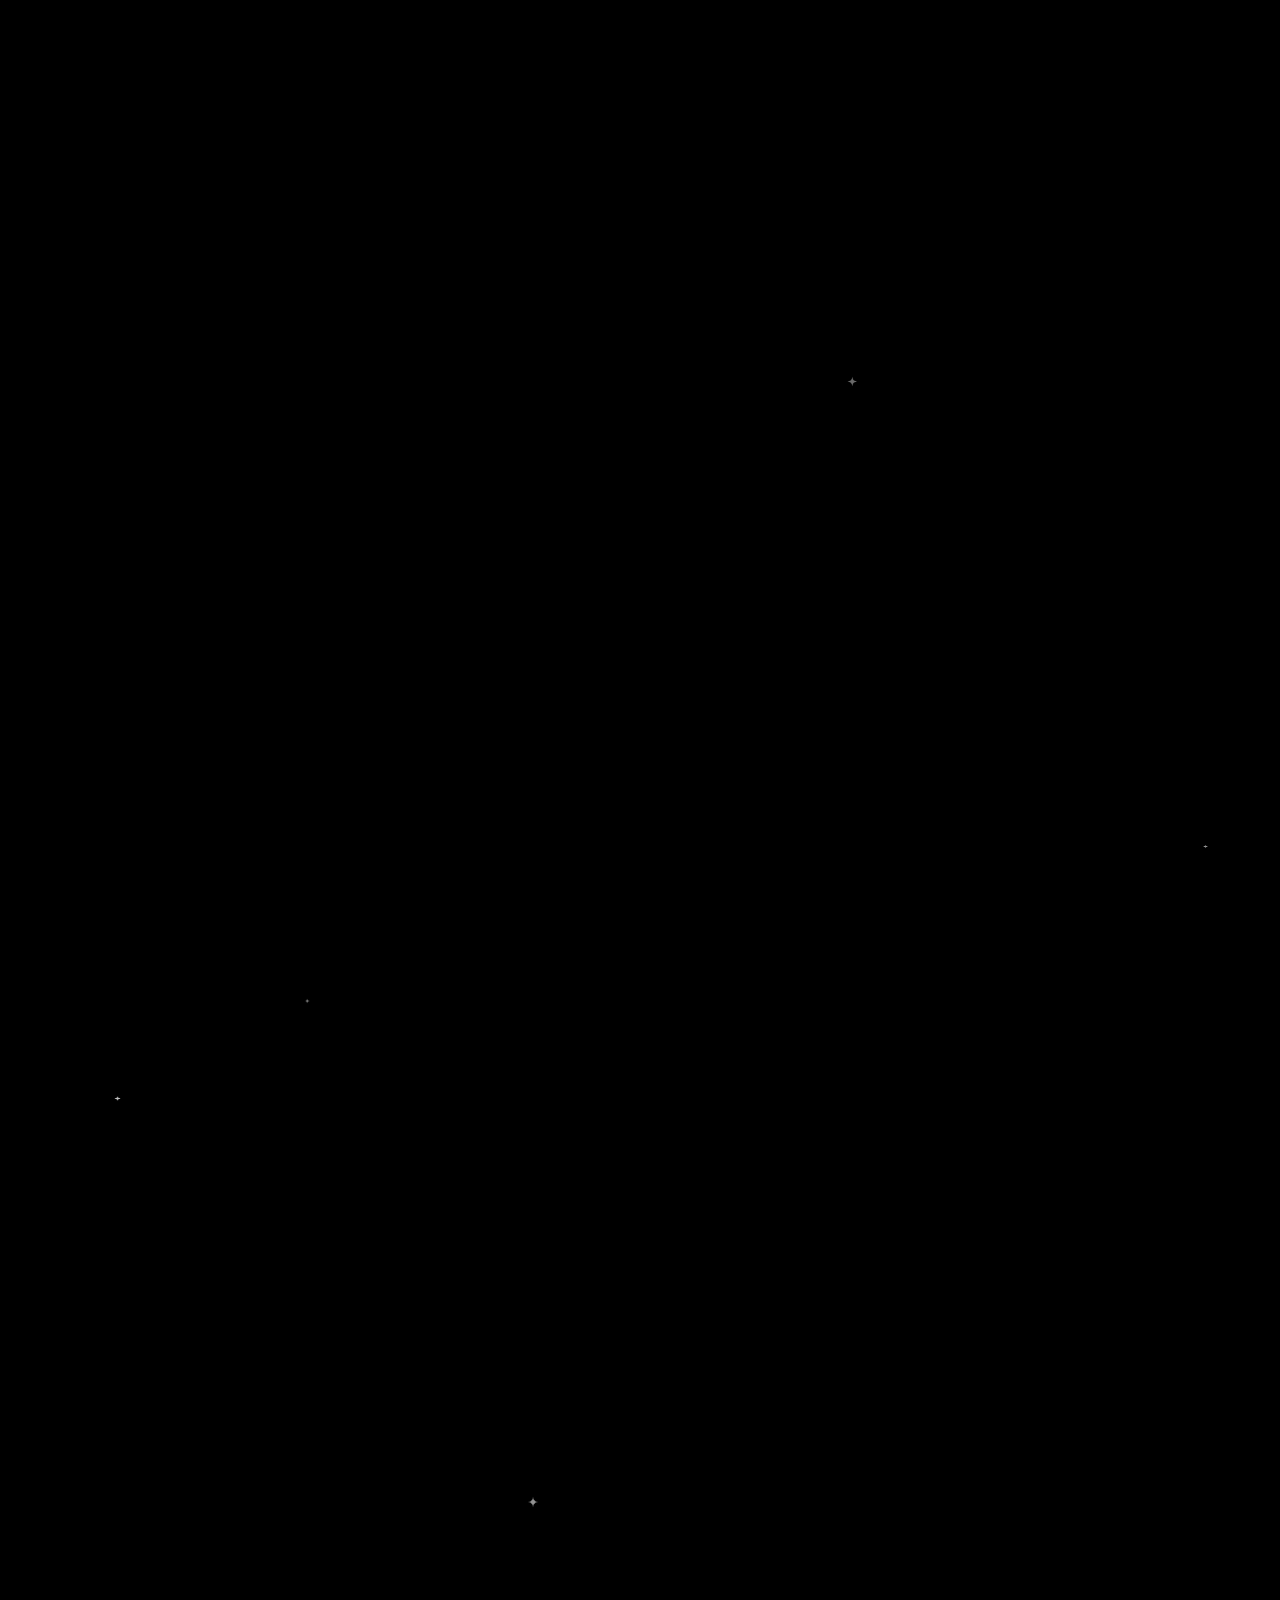
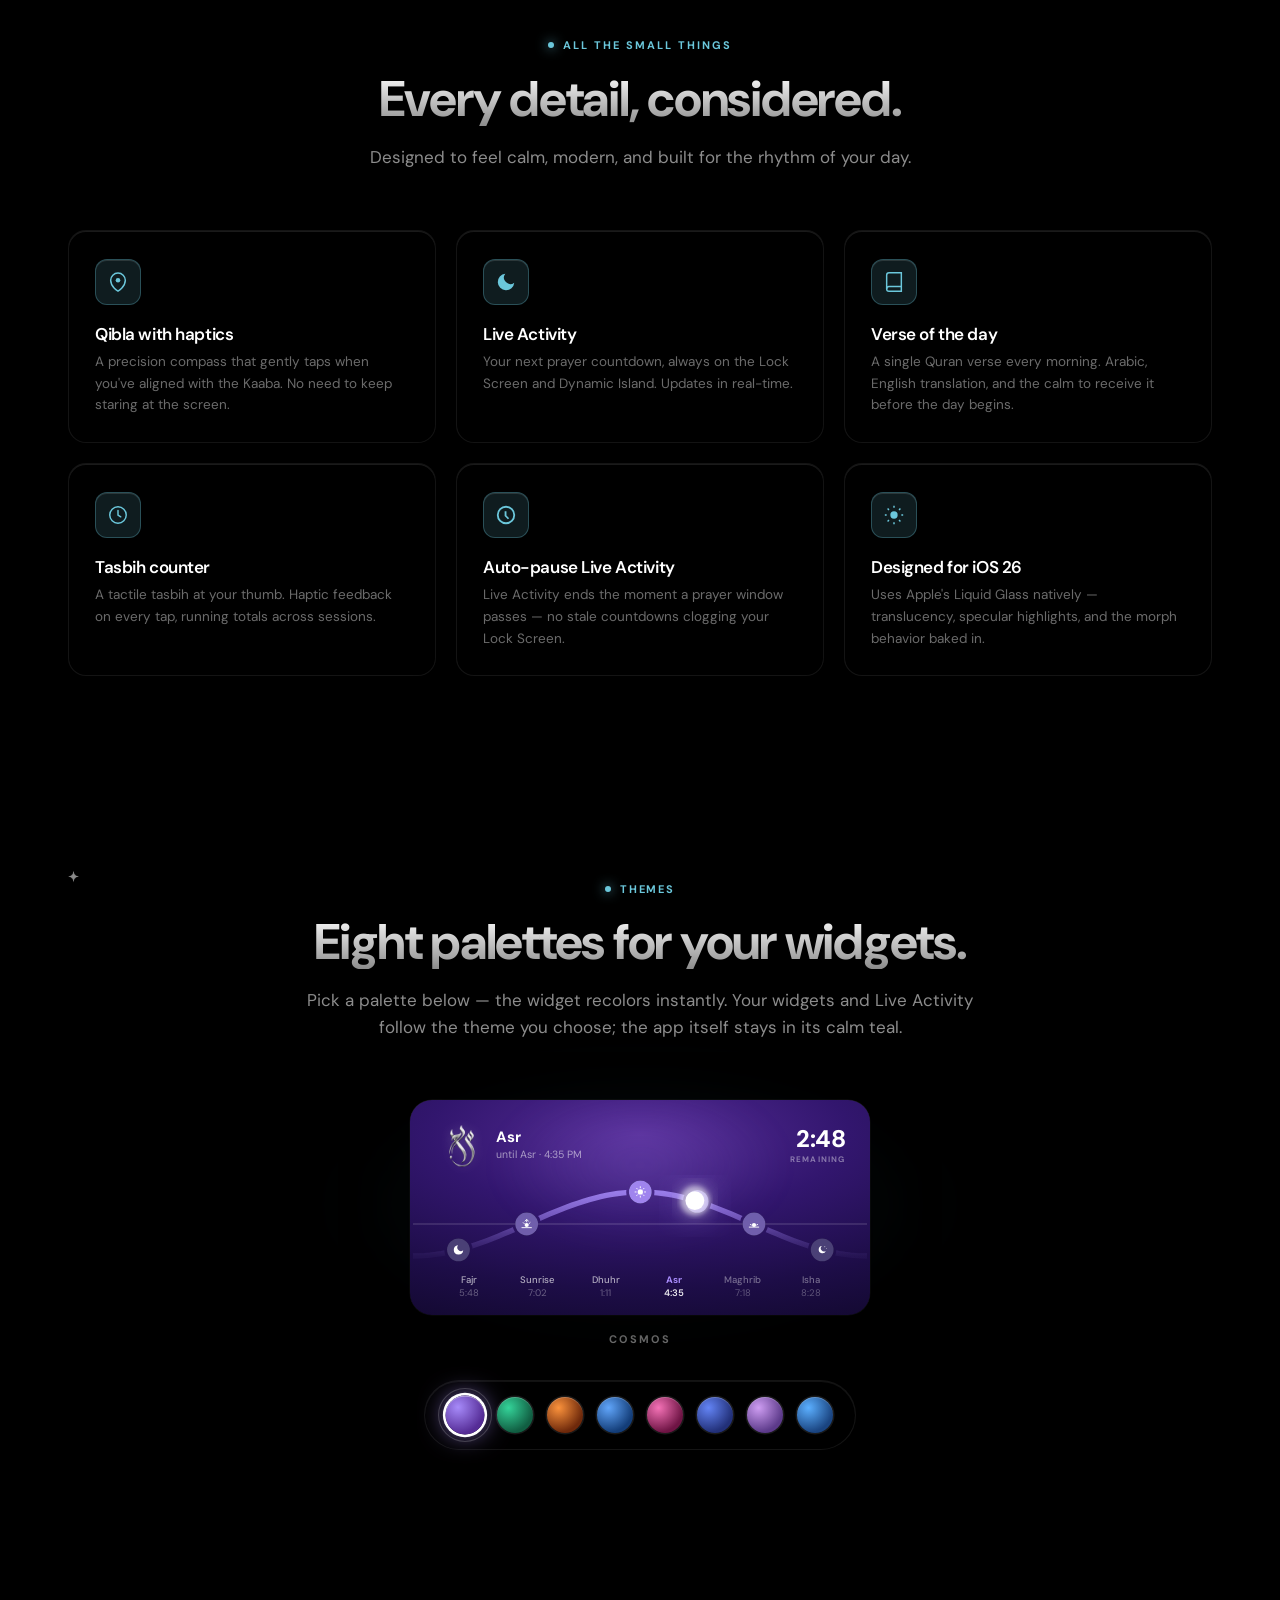
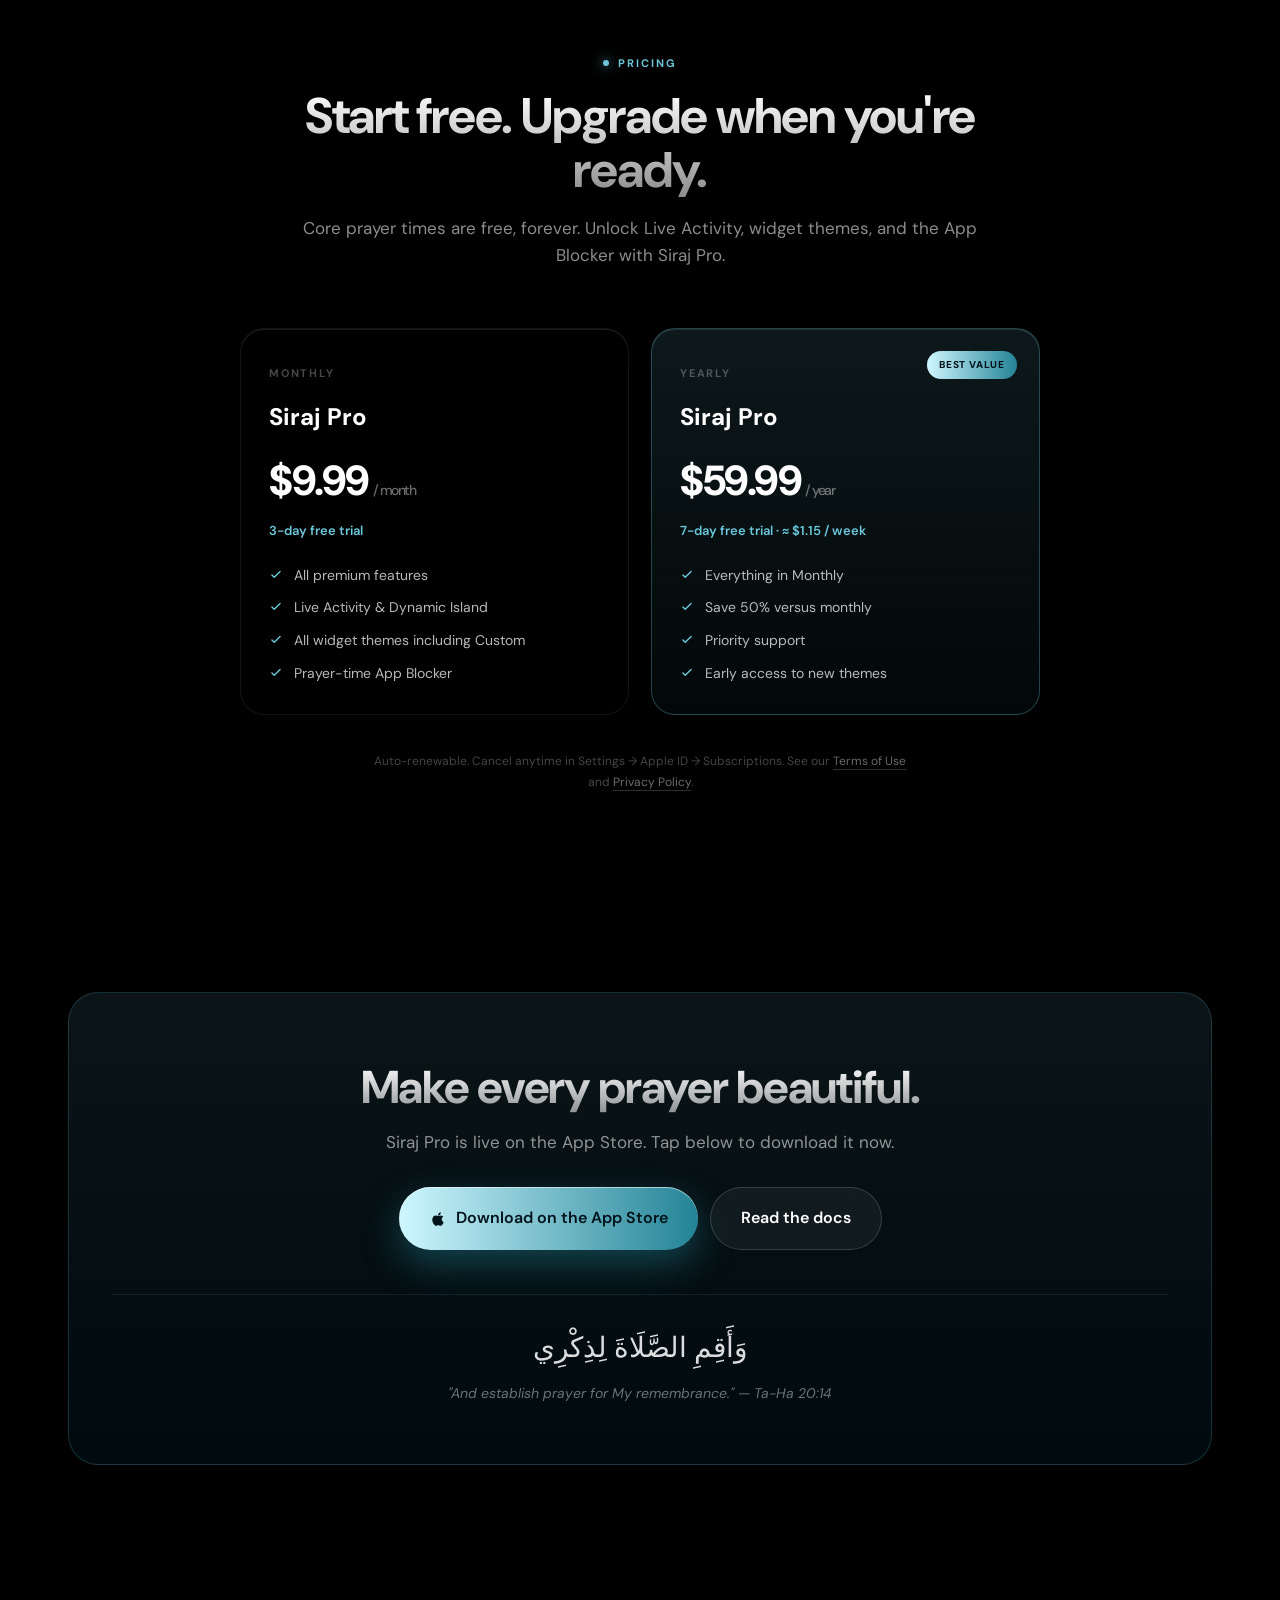
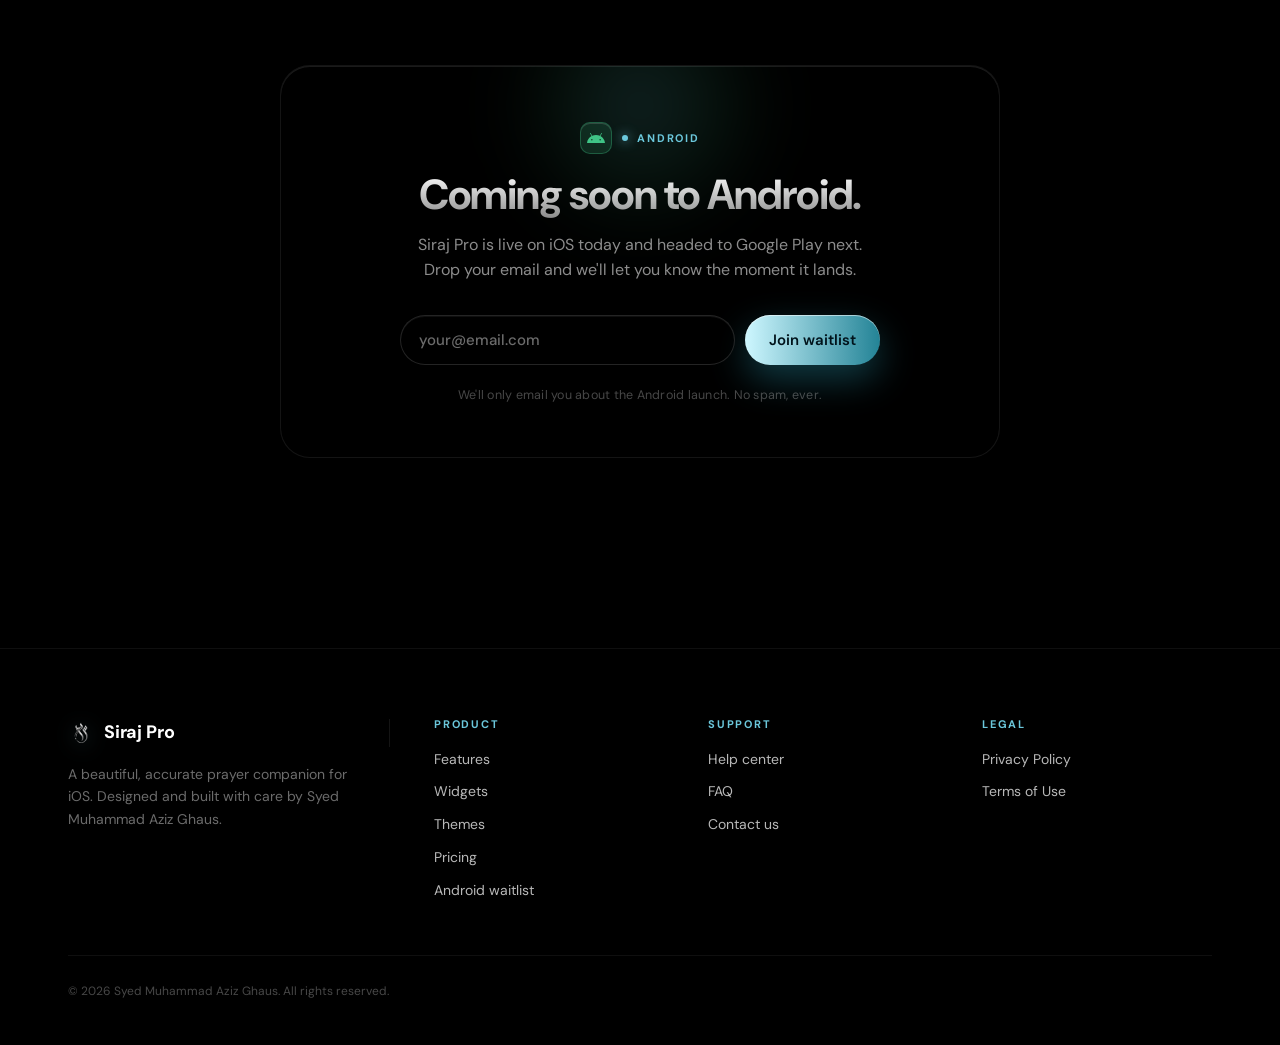
==== commit 99c4677b: "Add Android waitlist section with FormSubmit integration New dedicated section between the closing C" ====
--- a/index.html
+++ b/index.html
@@ -38,6 +38,7 @@
       <a href="#widgets">Widgets</a>
       <a href="#themes">Themes</a>
       <a href="#pricing">Pricing</a>
+      <a href="#android">Android</a>
       <a href="support.html">Support</a>
       <a class="btn btn-primary nav-cta" href="https://apps.apple.com/app/siraj-pro/id6789160938" target="_blank" rel="noopener">Get the app</a>
     </nav>
@@ -339,6 +340,44 @@
   </div>
 </section>
 
+<!-- ── Android waitlist ─────────────────────────────────── -->
+<section class="section" id="android">
+  <div class="container">
+    <div class="waitlist-card glass reveal">
+      <div class="waitlist-head">
+        <span class="waitlist-icon" aria-hidden="true">
+          <svg viewBox="0 0 24 24" fill="currentColor">
+            <path d="M17.523 15.3414c-.5511 0-.9993-.4486-.9993-.9997s.4482-.9993.9993-.9993c.5511 0 .9993.4482.9993.9993 0 .5511-.4482.9997-.9993.9997m-11.046 0c-.5511 0-.9993-.4486-.9993-.9997s.4482-.9993.9993-.9993c.5511 0 .9993.4482.9993.9993 0 .5511-.4482.9997-.9993.9997m11.4045-6.02l1.9973-3.4592a.416.416 0 00-.1521-.5676.416.416 0 00-.5676.1521l-2.0223 3.503C15.5902 8.2439 13.8533 7.8508 12 7.8508s-3.5902.3931-5.1367 1.0989L4.841 5.4467a.4161.4161 0 00-.5676-.1521.4157.4157 0 00-.1521.5676l1.9973 3.4592C2.6889 11.1867.3432 14.6589 0 18.761h24c-.3435-4.1021-2.6892-7.5743-6.1185-9.4396"/>
+          </svg>
+        </span>
+        <span class="eyebrow">Android</span>
+      </div>
+      <h2 class="title-fade">Coming soon to Android.</h2>
+      <p>Siraj Pro is live on iOS today and headed to Google Play next. Drop your email and we'll let you know the moment it lands.</p>
+
+      <form class="waitlist-form"
+            action="https://formsubmit.co/sirajproapp@gmail.com"
+            method="POST"
+            data-waitlist>
+        <input type="hidden" name="_subject" value="Siraj Pro — new Android waitlist signup">
+        <input type="hidden" name="_captcha" value="false">
+        <input type="hidden" name="_template" value="table">
+        <input type="hidden" name="_autoresponse" value="Thanks for joining the Siraj Pro Android waitlist. We'll email you the moment the app lands on Google Play — insha'Allah, soon. In the meantime, if you have an iPhone, the iOS app is live now: https://apps.apple.com/app/siraj-pro/id6789160938">
+        <input type="hidden" name="_next" value="https://www.sirajpro.app/?waitlist=success#android">
+        <input type="text" name="_honey" style="display:none" tabindex="-1" autocomplete="off">
+
+        <label class="waitlist-input">
+          <span class="sr-only">Email address</span>
+          <input type="email" name="email" placeholder="your@email.com" required autocomplete="email" inputmode="email">
+        </label>
+        <button type="submit" class="btn btn-primary waitlist-submit">Join waitlist</button>
+      </form>
+
+      <p class="waitlist-note" data-waitlist-note>We'll only email you about the Android launch. No spam, ever.</p>
+    </div>
+  </div>
+</section>
+
 <!-- ── Footer ───────────────────────────────────────────── -->
 <footer class="footer">
   <div class="container">
@@ -357,6 +396,7 @@
           <li><a href="#widgets">Widgets</a></li>
           <li><a href="#themes">Themes</a></li>
           <li><a href="#pricing">Pricing</a></li>
+          <li><a href="#android">Android waitlist</a></li>
         </ul>
       </div>
       <div>
--- a/styles.css
+++ b/styles.css
@@ -1079,6 +1079,150 @@
 .pricing-fine a { color: var(--text-low); border-bottom: 0.5px solid rgba(255,255,255,.18); }
 .pricing-fine a:hover { color: var(--accent); border-bottom-color: var(--accent); }
 
+/* ── Android waitlist ───────────────────────────────────── */
+.waitlist-card {
+  max-width: 720px;
+  margin: 0 auto;
+  padding: 56px 48px 52px;
+  border-radius: var(--r-xl);
+  text-align: center;
+  position: relative;
+  overflow: hidden;
+}
+/* Soft green/teal halo at the top so the card feels distinct from
+   the iOS-focused sections above without clashing with the brand. */
+.waitlist-card::before {
+  content: "";
+  position: absolute;
+  top: -40%;
+  left: 50%;
+  transform: translateX(-50%);
+  width: 72%;
+  height: 100%;
+  background: radial-gradient(circle closest-side at center,
+    rgba(107, 199, 219, 0.18) 0%,
+    rgba(63, 196, 134, 0.10) 35%,
+    transparent 70%);
+  filter: blur(32px);
+  pointer-events: none;
+  z-index: 0;
+}
+.waitlist-card > * { position: relative; z-index: 1; }
+
+.waitlist-head {
+  display: inline-flex;
+  align-items: center;
+  gap: 10px;
+  margin-bottom: 18px;
+}
+.waitlist-icon {
+  width: 32px;
+  height: 32px;
+  border-radius: 10px;
+  background: rgba(63, 196, 134, 0.14);
+  border: 0.5px solid rgba(63, 196, 134, 0.32);
+  box-shadow: inset 0 1px 0 rgba(255, 255, 255, 0.14);
+  display: grid; place-items: center;
+}
+.waitlist-icon svg {
+  width: 18px; height: 18px;
+  color: #3FC486;         /* Android green, keyed off the Material robot */
+}
+.waitlist-card h2 { font-size: clamp(28px, 4vw, 42px); }
+.waitlist-card p {
+  margin-top: 14px;
+  font-size: 16px;
+  max-width: 460px;
+  margin-left: auto;
+  margin-right: auto;
+  color: var(--text-soft);
+  line-height: 1.6;
+}
+
+.waitlist-form {
+  margin-top: 32px;
+  display: flex;
+  gap: 10px;
+  align-items: stretch;
+  max-width: 480px;
+  margin-left: auto;
+  margin-right: auto;
+}
+.waitlist-input {
+  flex: 1 1 auto;
+  display: flex;
+  position: relative;
+}
+.waitlist-input input {
+  width: 100%;
+  padding: 14px 18px;
+  border-radius: var(--pill);
+  background: rgba(0, 0, 0, 0.55);
+  border: 0.5px solid rgba(255, 255, 255, 0.14);
+  color: #fff;
+  font-family: var(--sans);
+  font-size: 15px;
+  font-weight: 500;
+  outline: none;
+  transition: border-color .2s ease, background .2s ease, box-shadow .2s ease;
+  box-shadow: inset 0 1px 0 rgba(255, 255, 255, 0.06);
+}
+.waitlist-input input::placeholder {
+  color: rgba(255, 255, 255, 0.42);
+  font-weight: 500;
+}
+.waitlist-input input:hover {
+  border-color: rgba(255, 255, 255, 0.22);
+}
+.waitlist-input input:focus {
+  border-color: rgba(107, 199, 219, 0.65);
+  background: rgba(0, 0, 0, 0.70);
+  box-shadow:
+    inset 0 1px 0 rgba(255, 255, 255, 0.08),
+    0 0 0 3px rgba(107, 199, 219, 0.14);
+}
+.waitlist-input input:invalid:not(:placeholder-shown) {
+  border-color: rgba(244, 114, 128, 0.6);
+}
+.waitlist-submit {
+  flex-shrink: 0;
+  padding: 14px 24px;
+  font-size: 15px;
+}
+.waitlist-submit[disabled] {
+  opacity: 0.6;
+  cursor: not-allowed;
+  filter: grayscale(0.3);
+}
+
+.waitlist-note {
+  margin-top: 20px !important;
+  font-size: 12.5px !important;
+  color: var(--text-faint) !important;
+  letter-spacing: 0.02em;
+}
+.waitlist-note.is-success {
+  color: #3FC486 !important;
+  font-weight: 600;
+}
+
+/* Screen-reader only label */
+.sr-only {
+  position: absolute;
+  width: 1px; height: 1px;
+  padding: 0; margin: -1px;
+  overflow: hidden;
+  clip: rect(0, 0, 0, 0);
+  white-space: nowrap;
+  border: 0;
+}
+
+@media (max-width: 620px) {
+  .waitlist-card { padding: 44px 28px 40px; }
+  .waitlist-form { flex-direction: column; gap: 12px; }
+  .waitlist-submit { width: 100%; justify-content: center; }
+}
+
 /* ── Closing CTA ────────────────────────────────────────── */
 .cta-strip {
   padding: 70px 42px 60px;
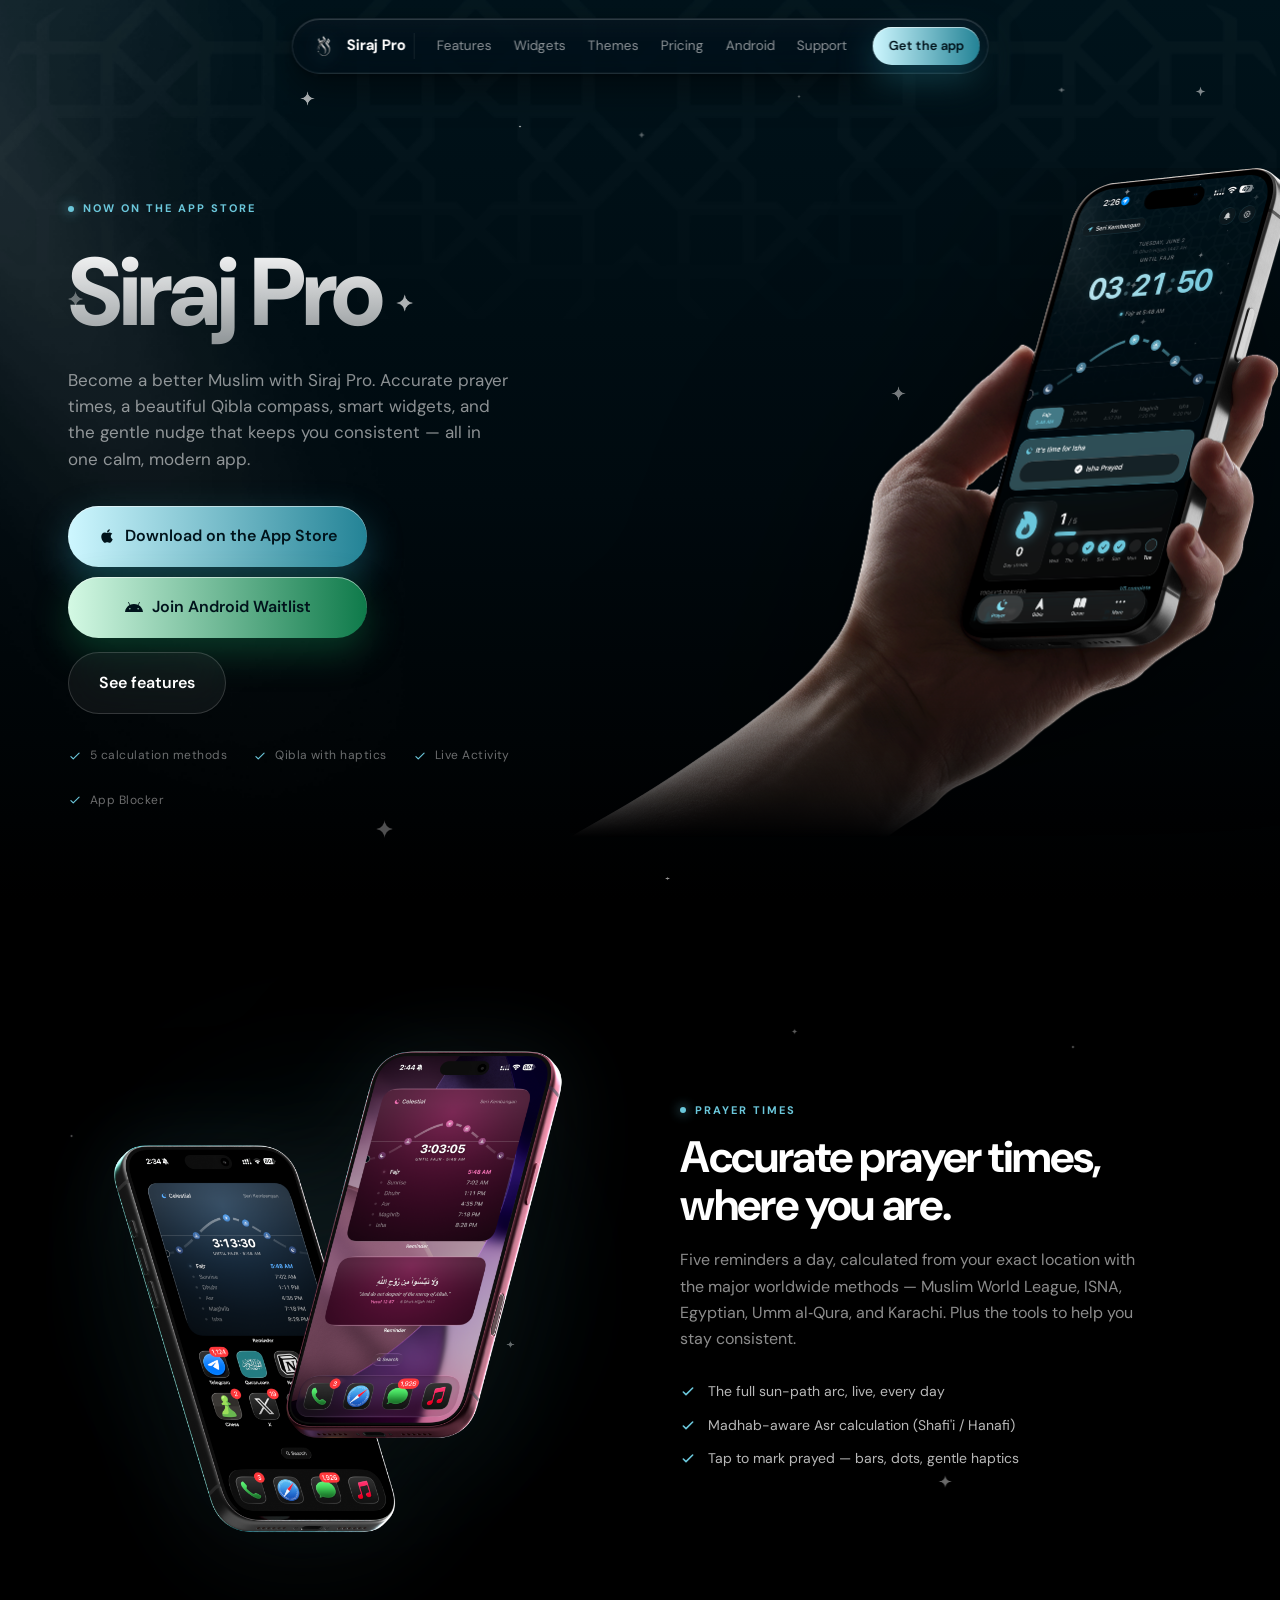
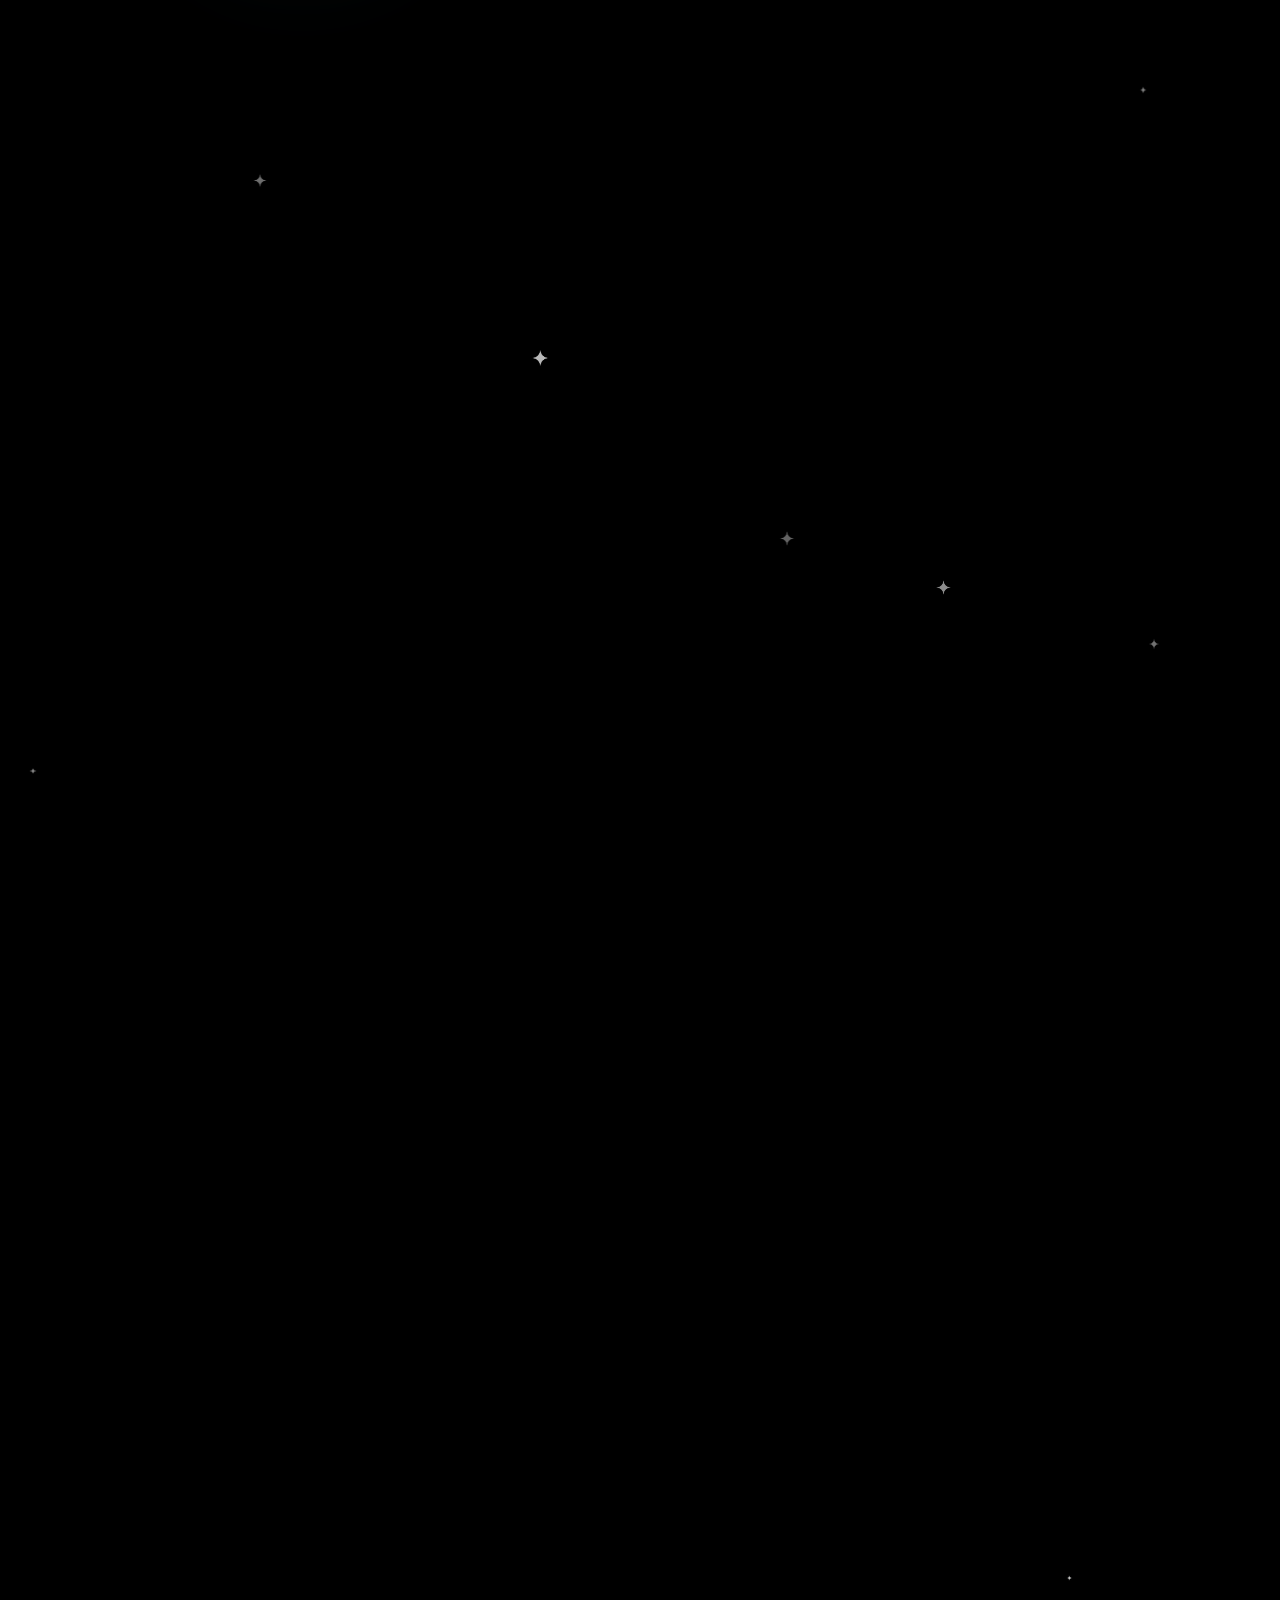
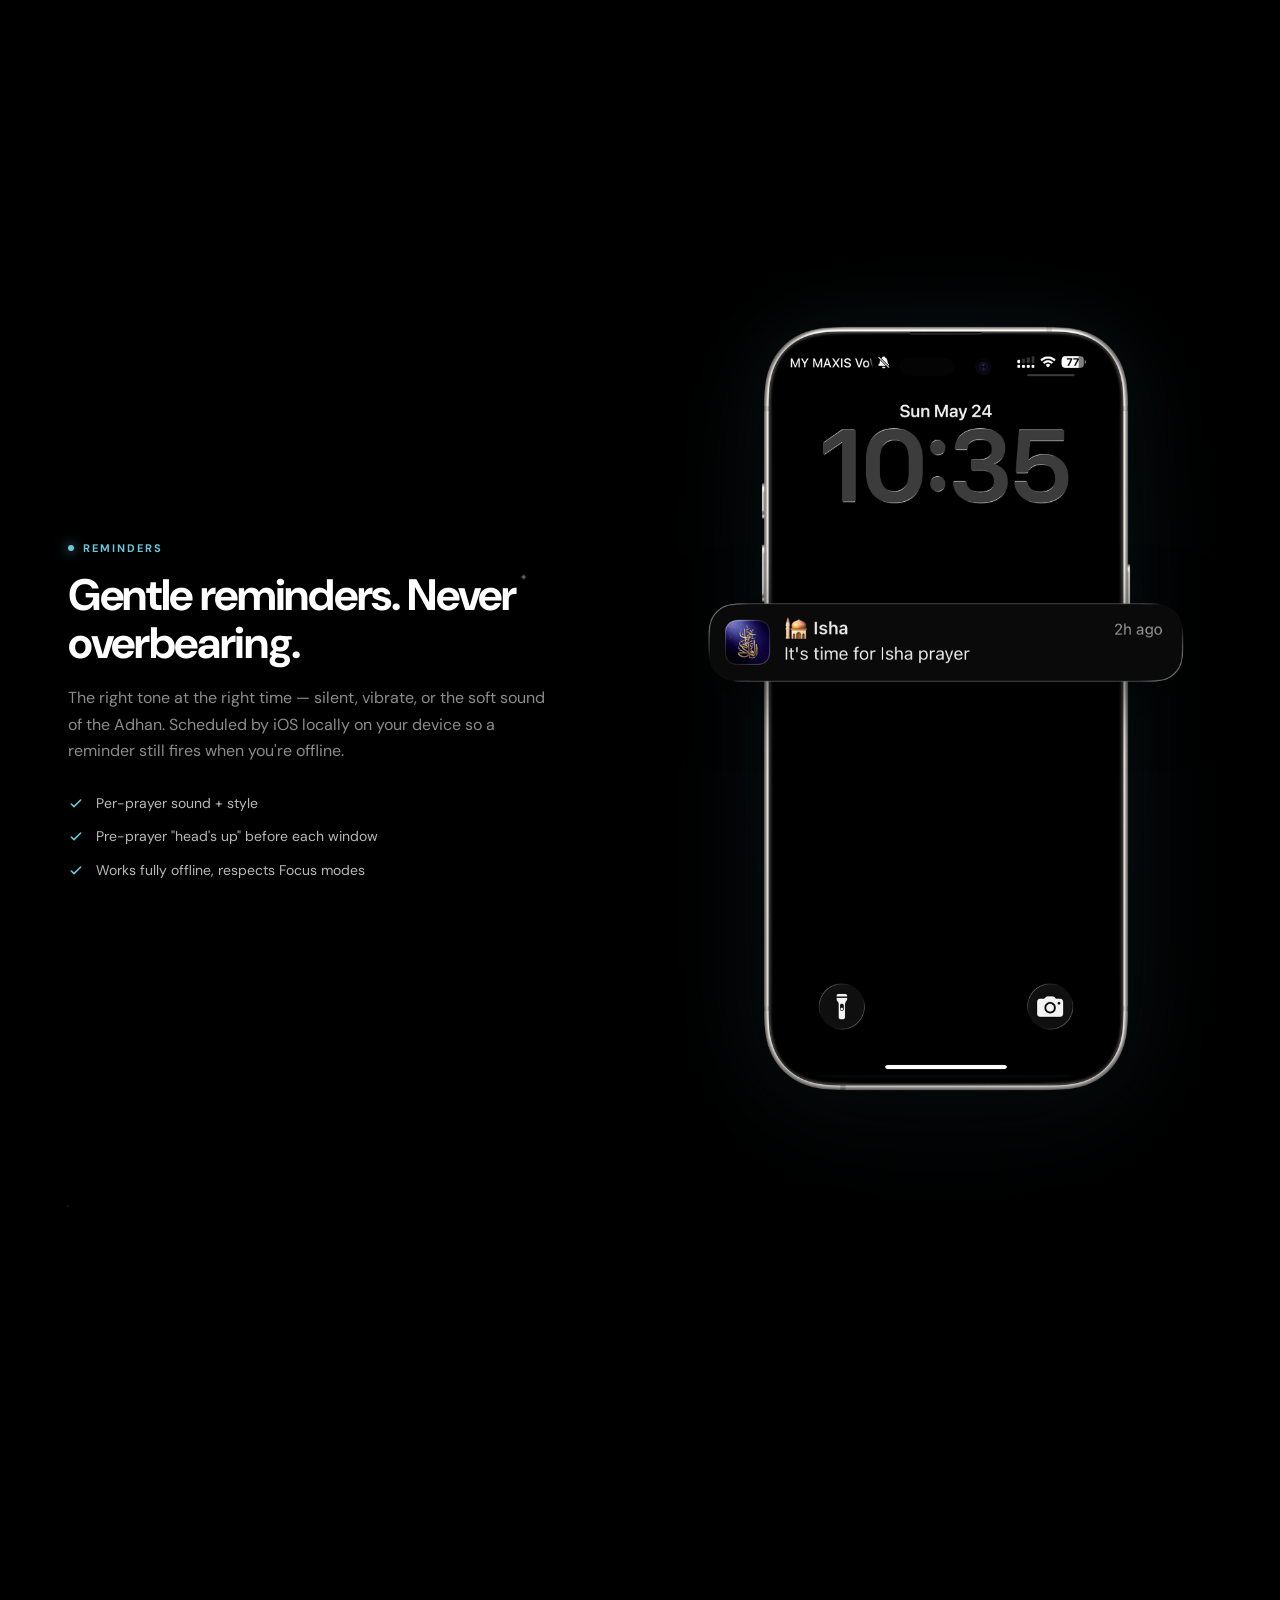
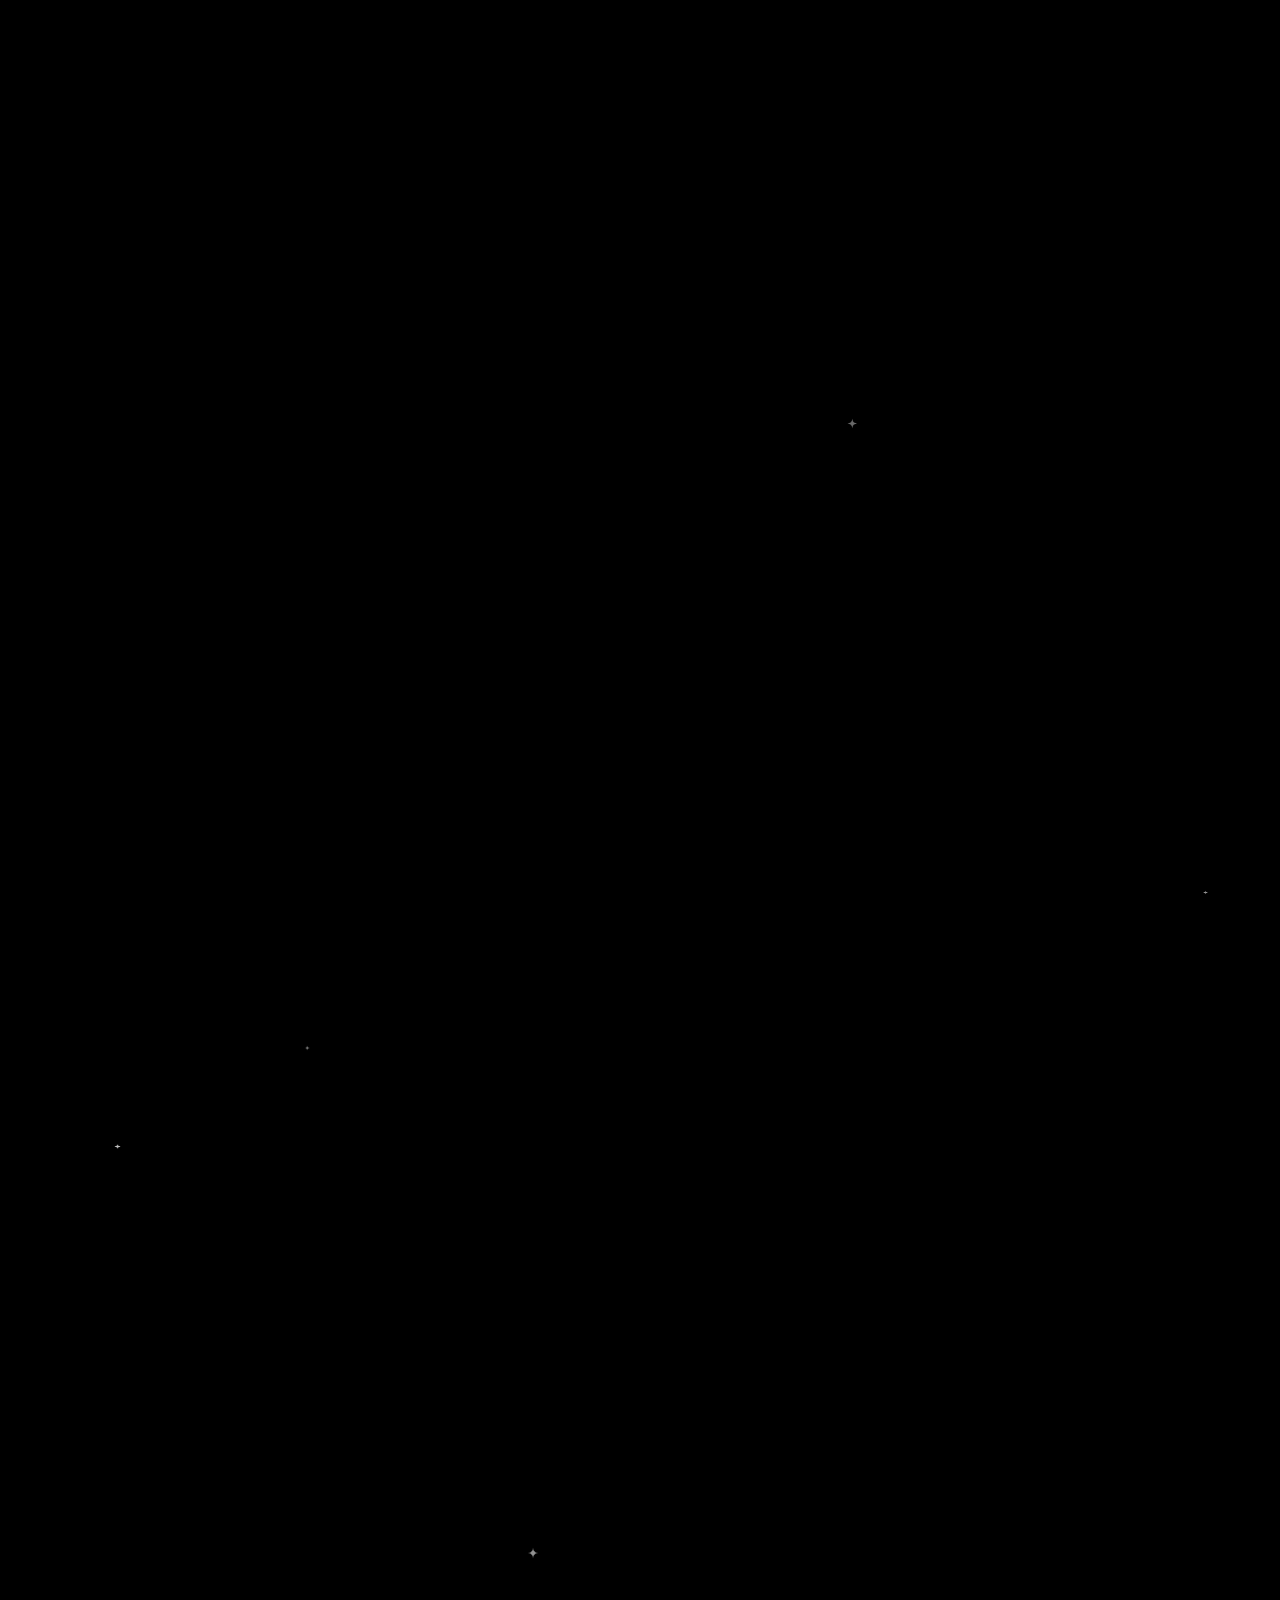
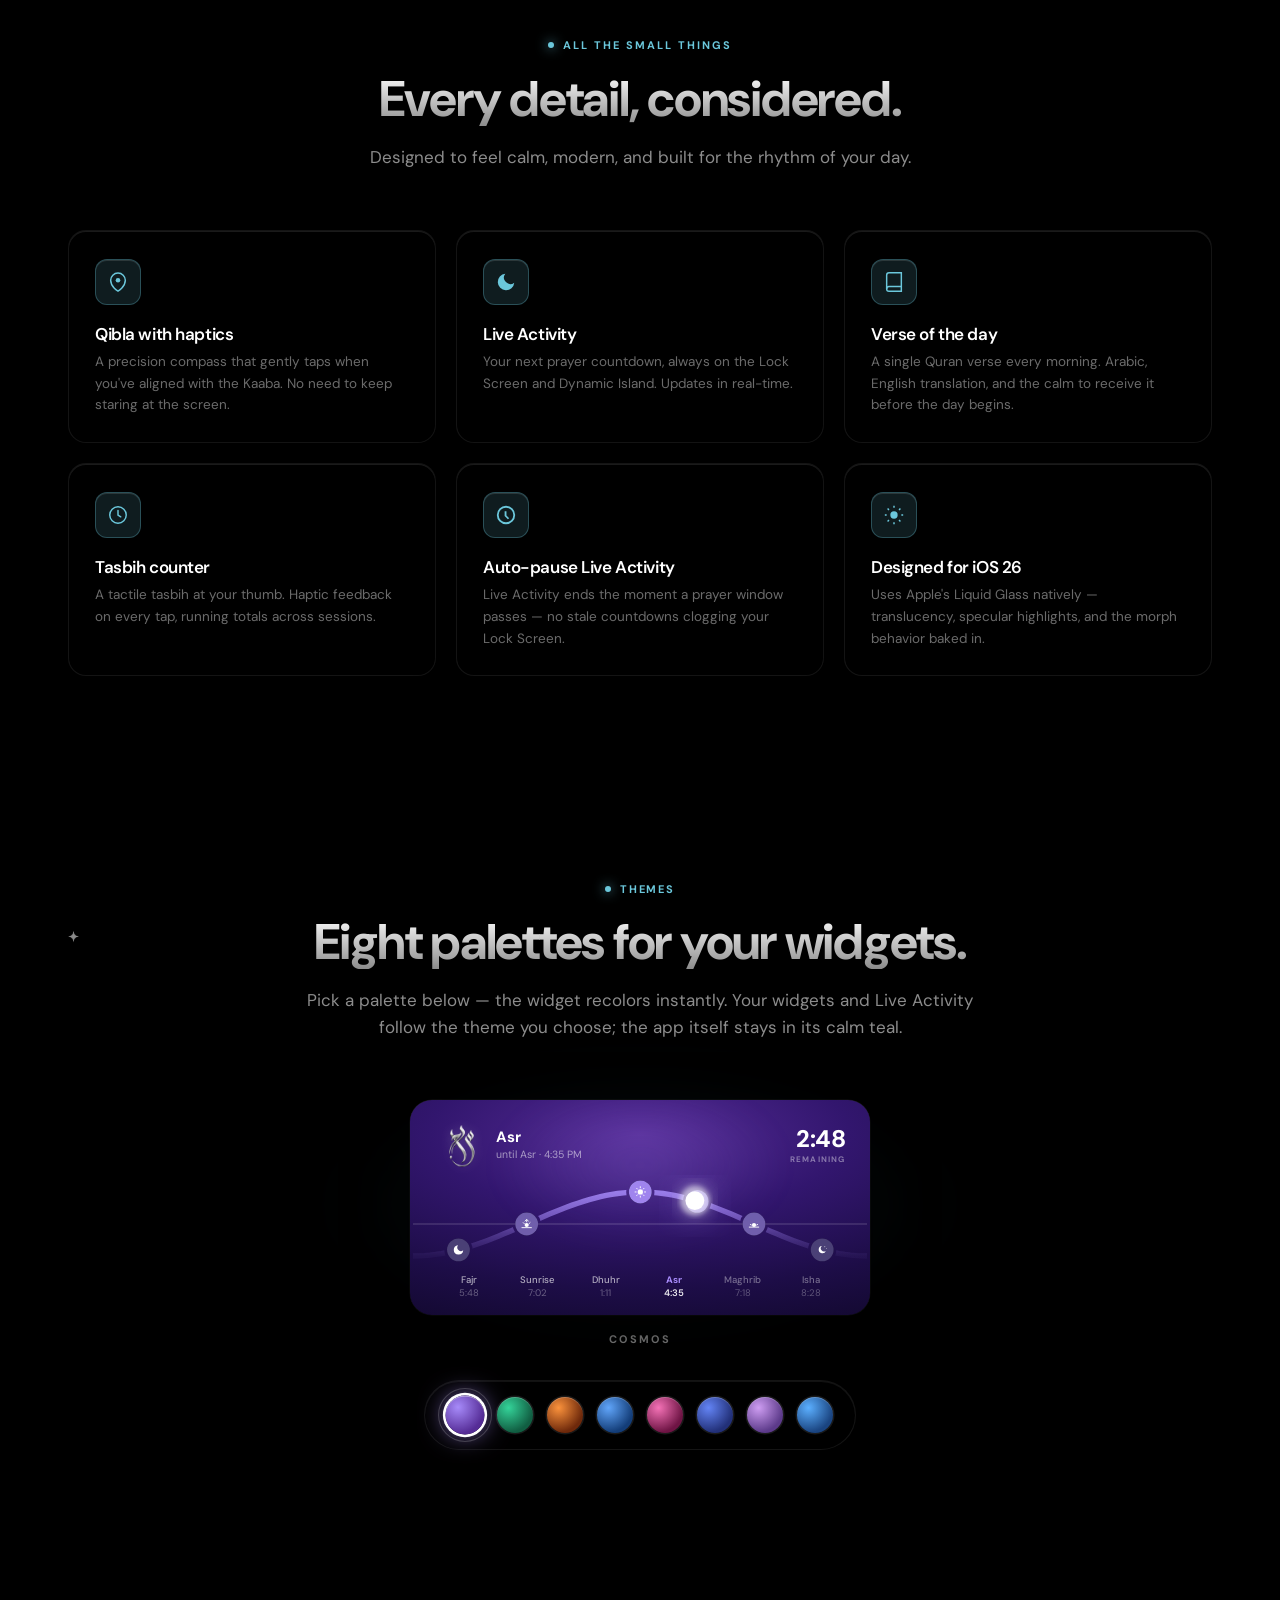
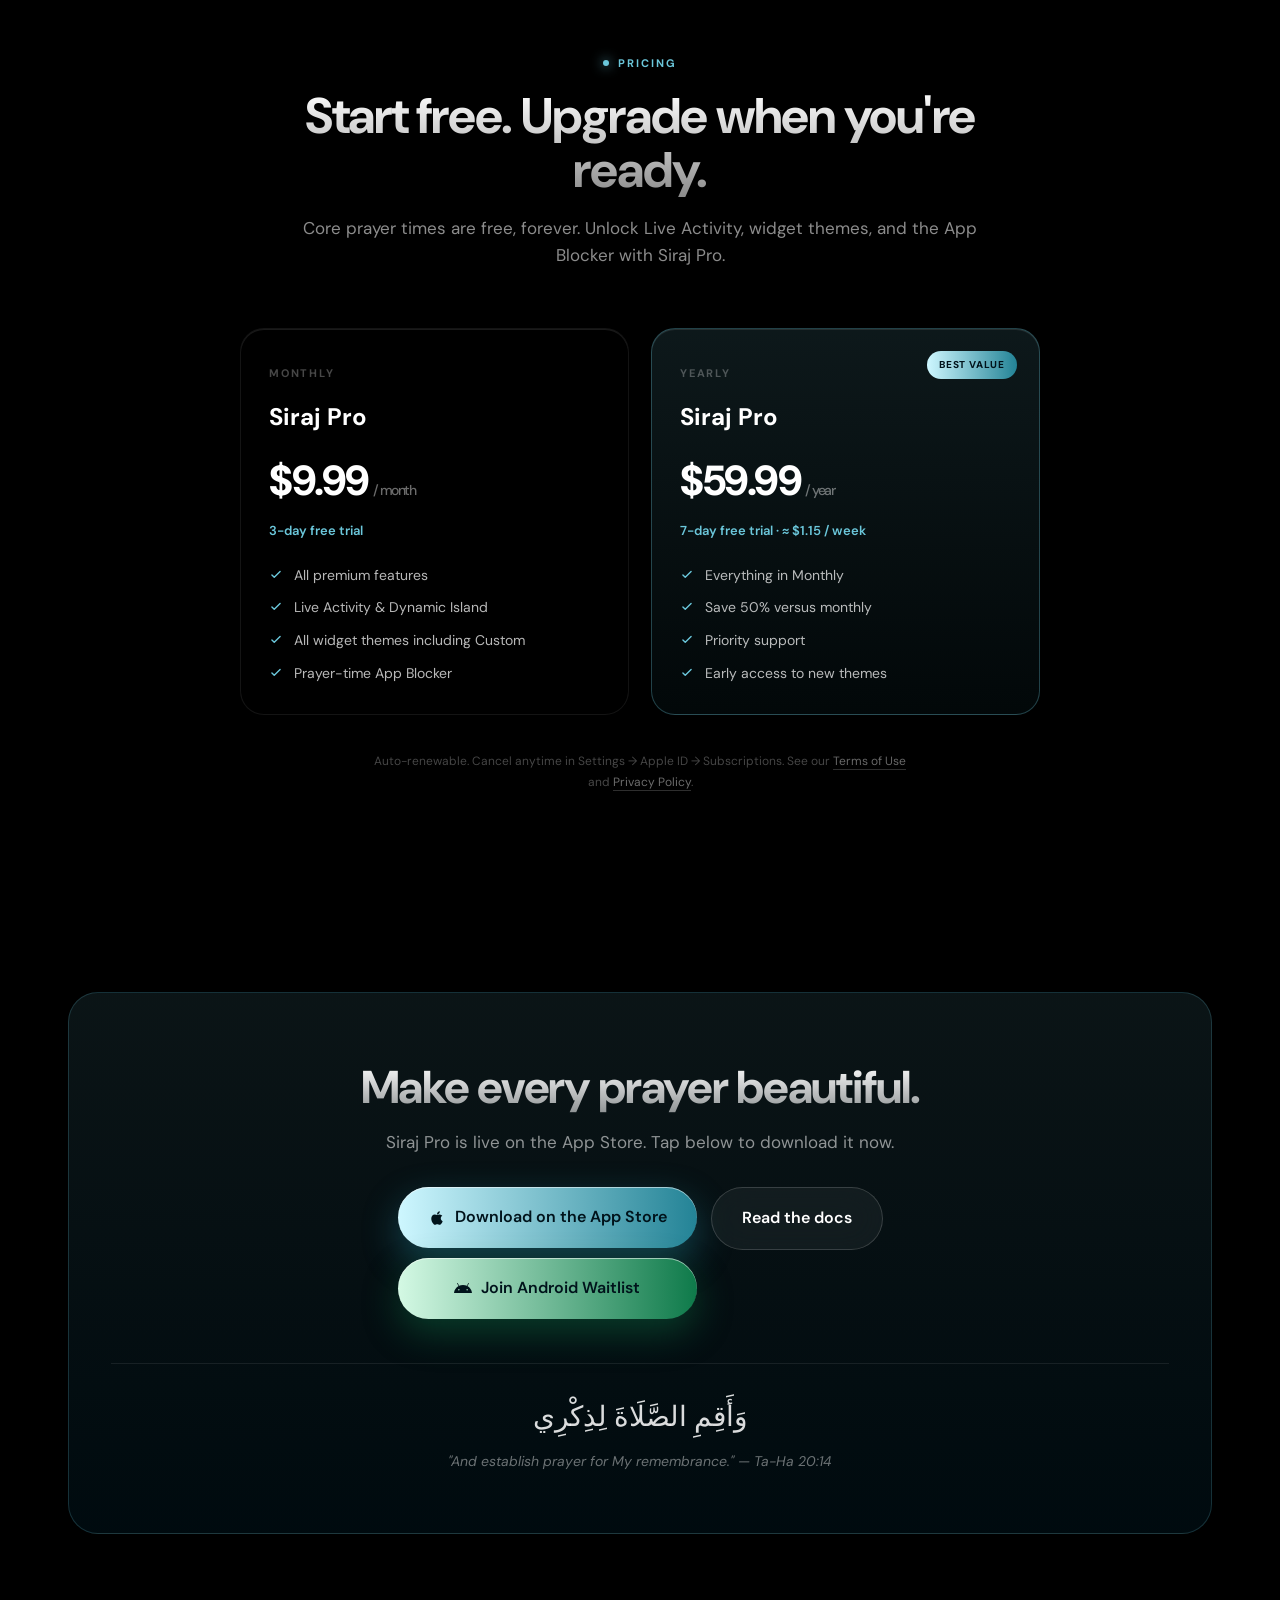
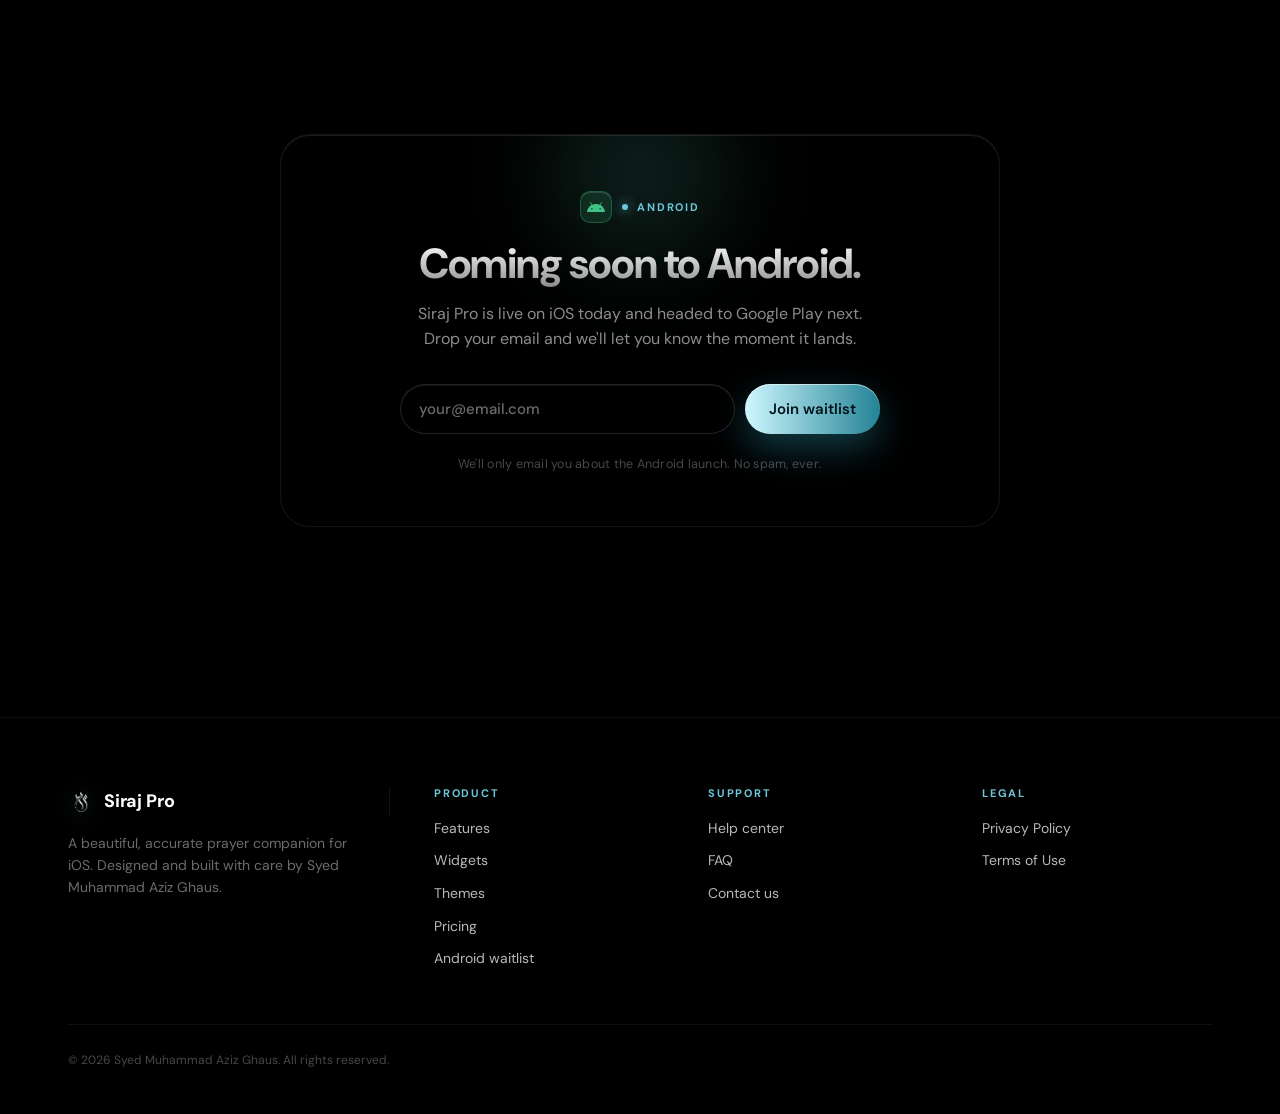
==== commit 92717a0a: "Add 'Join Android Waitlist' button under 'Download on App Store' In both the hero and the closing CT" ====
--- a/index.html
+++ b/index.html
@@ -60,10 +60,16 @@
       <p class="sub">Become a better Muslim with Siraj Pro. Accurate prayer times, a beautiful Qibla compass, smart widgets, and the gentle nudge that keeps you consistent — all in one calm, modern app.</p>
 
       <div class="hero-cta">
-        <a href="https://apps.apple.com/app/siraj-pro/id6789160938" target="_blank" rel="noopener" class="btn btn-primary btn-lg">
-          <svg viewBox="0 0 24 24" fill="currentColor"><path d="M17.05 20.28c-.98.95-2.05.8-3.08.35-1.09-.46-2.09-.48-3.24 0-1.44.62-2.2.44-3.06-.35C2.79 15.25 3.51 7.59 9.05 7.31c1.35.07 2.29.74 3.08.8 1.18-.24 2.31-.93 3.57-.84 1.51.12 2.65.72 3.4 1.8-3.12 1.87-2.38 5.98.48 7.13-.57 1.5-1.31 2.99-2.53 4.08zM12.03 7.25c-.15-2.23 1.66-4.07 3.74-4.25.29 2.58-2.34 4.5-3.74 4.25z"/></svg>
-          Download on the App Store
-        </a>
+        <div class="hero-cta-primary">
+          <a href="https://apps.apple.com/app/siraj-pro/id6789160938" target="_blank" rel="noopener" class="btn btn-primary btn-lg">
+            <svg viewBox="0 0 24 24" fill="currentColor"><path d="M17.05 20.28c-.98.95-2.05.8-3.08.35-1.09-.46-2.09-.48-3.24 0-1.44.62-2.2.44-3.06-.35C2.79 15.25 3.51 7.59 9.05 7.31c1.35.07 2.29.74 3.08.8 1.18-.24 2.31-.93 3.57-.84 1.51.12 2.65.72 3.4 1.8-3.12 1.87-2.38 5.98.48 7.13-.57 1.5-1.31 2.99-2.53 4.08zM12.03 7.25c-.15-2.23 1.66-4.07 3.74-4.25.29 2.58-2.34 4.5-3.74 4.25z"/></svg>
+            Download on the App Store
+          </a>
+          <a href="#android" class="btn btn-primary btn-lg btn-android">
+            <svg viewBox="0 0 24 24" fill="currentColor"><path d="M17.523 15.3414c-.5511 0-.9993-.4486-.9993-.9997s.4482-.9993.9993-.9993c.5511 0 .9993.4482.9993.9993 0 .5511-.4482.9997-.9993.9997m-11.046 0c-.5511 0-.9993-.4486-.9993-.9997s.4482-.9993.9993-.9993c.5511 0 .9993.4482.9993.9993 0 .5511-.4482.9997-.9993.9997m11.4045-6.02l1.9973-3.4592a.416.416 0 00-.1521-.5676.416.416 0 00-.5676.1521l-2.0223 3.503C15.5902 8.2439 13.8533 7.8508 12 7.8508s-3.5902.3931-5.1367 1.0989L4.841 5.4467a.4161.4161 0 00-.5676-.1521.4157.4157 0 00-.1521.5676l1.9973 3.4592C2.6889 11.1867.3432 14.6589 0 18.761h24c-.3435-4.1021-2.6892-7.5743-6.1185-9.4396"/></svg>
+            Join Android Waitlist
+          </a>
+        </div>
         <a href="#features" class="btn btn-ghost btn-lg">See features</a>
       </div>
 
@@ -327,10 +333,16 @@
       <h2 class="title-fade">Make every prayer beautiful.</h2>
       <p>Siraj Pro is live on the App Store. Tap below to download it now.</p>
       <div class="btns">
-        <a class="btn btn-primary btn-lg" href="https://apps.apple.com/app/siraj-pro/id6789160938" target="_blank" rel="noopener">
-          <svg viewBox="0 0 24 24" fill="currentColor"><path d="M17.05 20.28c-.98.95-2.05.8-3.08.35-1.09-.46-2.09-.48-3.24 0-1.44.62-2.2.44-3.06-.35C2.79 15.25 3.51 7.59 9.05 7.31c1.35.07 2.29.74 3.08.8 1.18-.24 2.31-.93 3.57-.84 1.51.12 2.65.72 3.4 1.8-3.12 1.87-2.38 5.98.48 7.13-.57 1.5-1.31 2.99-2.53 4.08zM12.03 7.25c-.15-2.23 1.66-4.07 3.74-4.25.29 2.58-2.34 4.5-3.74 4.25z"/></svg>
-          Download on the App Store
-        </a>
+        <div class="btns-primary">
+          <a class="btn btn-primary btn-lg" href="https://apps.apple.com/app/siraj-pro/id6789160938" target="_blank" rel="noopener">
+            <svg viewBox="0 0 24 24" fill="currentColor"><path d="M17.05 20.28c-.98.95-2.05.8-3.08.35-1.09-.46-2.09-.48-3.24 0-1.44.62-2.2.44-3.06-.35C2.79 15.25 3.51 7.59 9.05 7.31c1.35.07 2.29.74 3.08.8 1.18-.24 2.31-.93 3.57-.84 1.51.12 2.65.72 3.4 1.8-3.12 1.87-2.38 5.98.48 7.13-.57 1.5-1.31 2.99-2.53 4.08zM12.03 7.25c-.15-2.23 1.66-4.07 3.74-4.25.29 2.58-2.34 4.5-3.74 4.25z"/></svg>
+            Download on the App Store
+          </a>
+          <a class="btn btn-primary btn-lg btn-android" href="#android">
+            <svg viewBox="0 0 24 24" fill="currentColor"><path d="M17.523 15.3414c-.5511 0-.9993-.4486-.9993-.9997s.4482-.9993.9993-.9993c.5511 0 .9993.4482.9993.9993 0 .5511-.4482.9997-.9993.9997m-11.046 0c-.5511 0-.9993-.4486-.9993-.9997s.4482-.9993.9993-.9993c.5511 0 .9993.4482.9993.9993 0 .5511-.4482.9997-.9993.9997m11.4045-6.02l1.9973-3.4592a.416.416 0 00-.1521-.5676.416.416 0 00-.5676.1521l-2.0223 3.503C15.5902 8.2439 13.8533 7.8508 12 7.8508s-3.5902.3931-5.1367 1.0989L4.841 5.4467a.4161.4161 0 00-.5676-.1521.4157.4157 0 00-.1521.5676l1.9973 3.4592C2.6889 11.1867.3432 14.6589 0 18.761h24c-.3435-4.1021-2.6892-7.5743-6.1185-9.4396"/></svg>
+            Join Android Waitlist
+          </a>
+        </div>
         <a class="btn btn-ghost btn-lg" href="support.html">Read the docs</a>
       </div>
 
--- a/styles.css
+++ b/styles.css
@@ -458,8 +458,33 @@
 .hero-cta {
   margin-top: 34px;
   display: flex;
-  gap: 12px;
+  gap: 14px;
   flex-wrap: wrap;
+  align-items: flex-start;
+}
+/* Primary CTAs — App Store + Android waitlist — stacked vertically
+   so the waitlist button sits directly under the download button. */
+.hero-cta-primary {
+  display: flex;
+  flex-direction: column;
+  gap: 10px;
+  align-items: stretch;
+}
+.hero-cta-primary .btn { width: 100%; }
+
+/* Android variant of btn-primary — same pill, same icon placement,
+   but a green-leaning gradient so it reads as "the other platform"
+   at a glance instead of looking like a duplicate iOS button. */
+.btn-android {
+  background: linear-gradient(90deg, #D4F9E4 0%, #0E7A4A 100%);
+  box-shadow:
+    0 14px 36px rgba(14, 122, 74, 0.42),
+    inset 0 1px 0 rgba(255, 255, 255, 0.55);
+}
+.btn-android:hover {
+  box-shadow:
+    0 20px 48px rgba(14, 122, 74, 0.56),
+    inset 0 1px 0 rgba(255, 255, 255, 0.6);
 }
 .hero-meta {
   margin-top: 32px;
@@ -1248,10 +1273,19 @@
 .cta-strip .btns {
   margin-top: 32px;
   display: inline-flex;
-  gap: 12px;
+  gap: 14px;
   flex-wrap: wrap;
   justify-content: center;
-}
+  align-items: flex-start;
+}
+/* Stack the two primary CTAs vertically — same pattern as .hero-cta-primary. */
+.cta-strip .btns-primary {
+  display: flex;
+  flex-direction: column;
+  gap: 10px;
+  align-items: stretch;
+}
+.cta-strip .btns-primary .btn { width: 100%; }
 .cta-strip .verse {
   margin-top: 44px;
   padding-top: 30px;
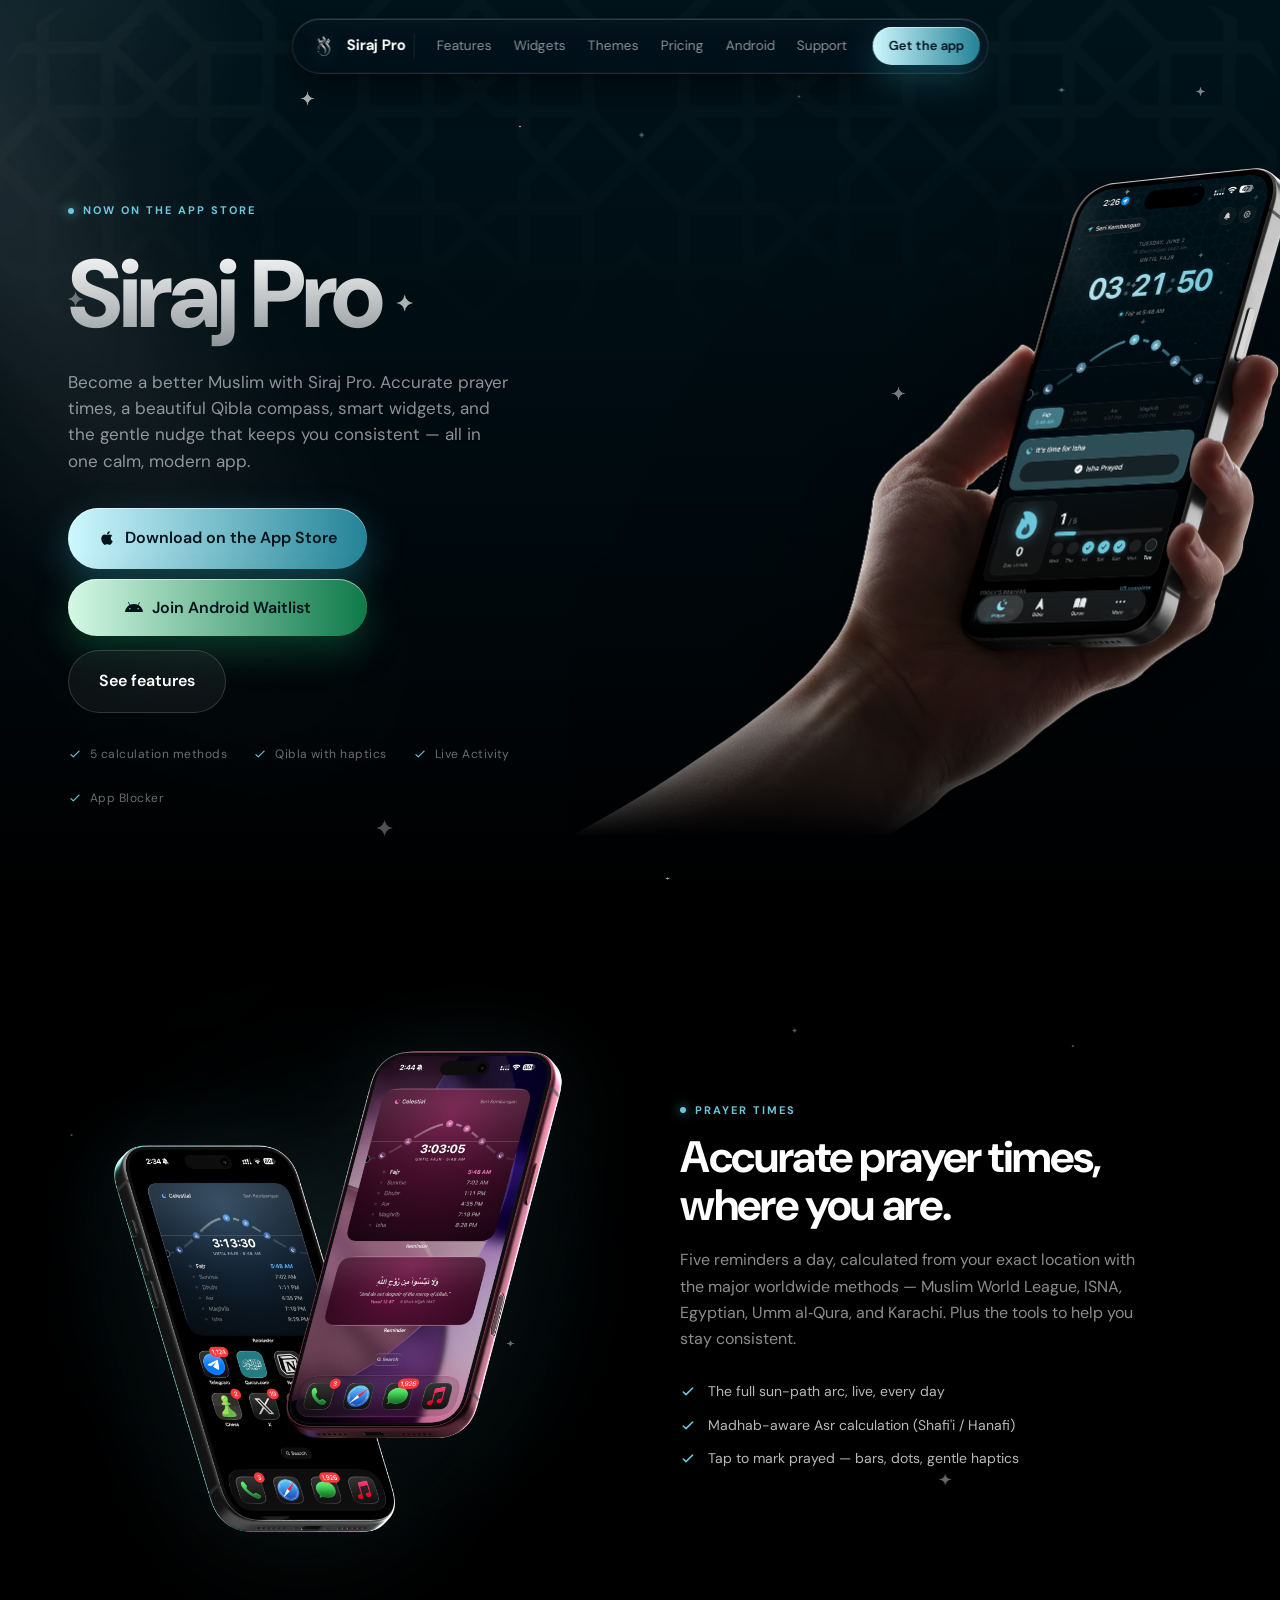
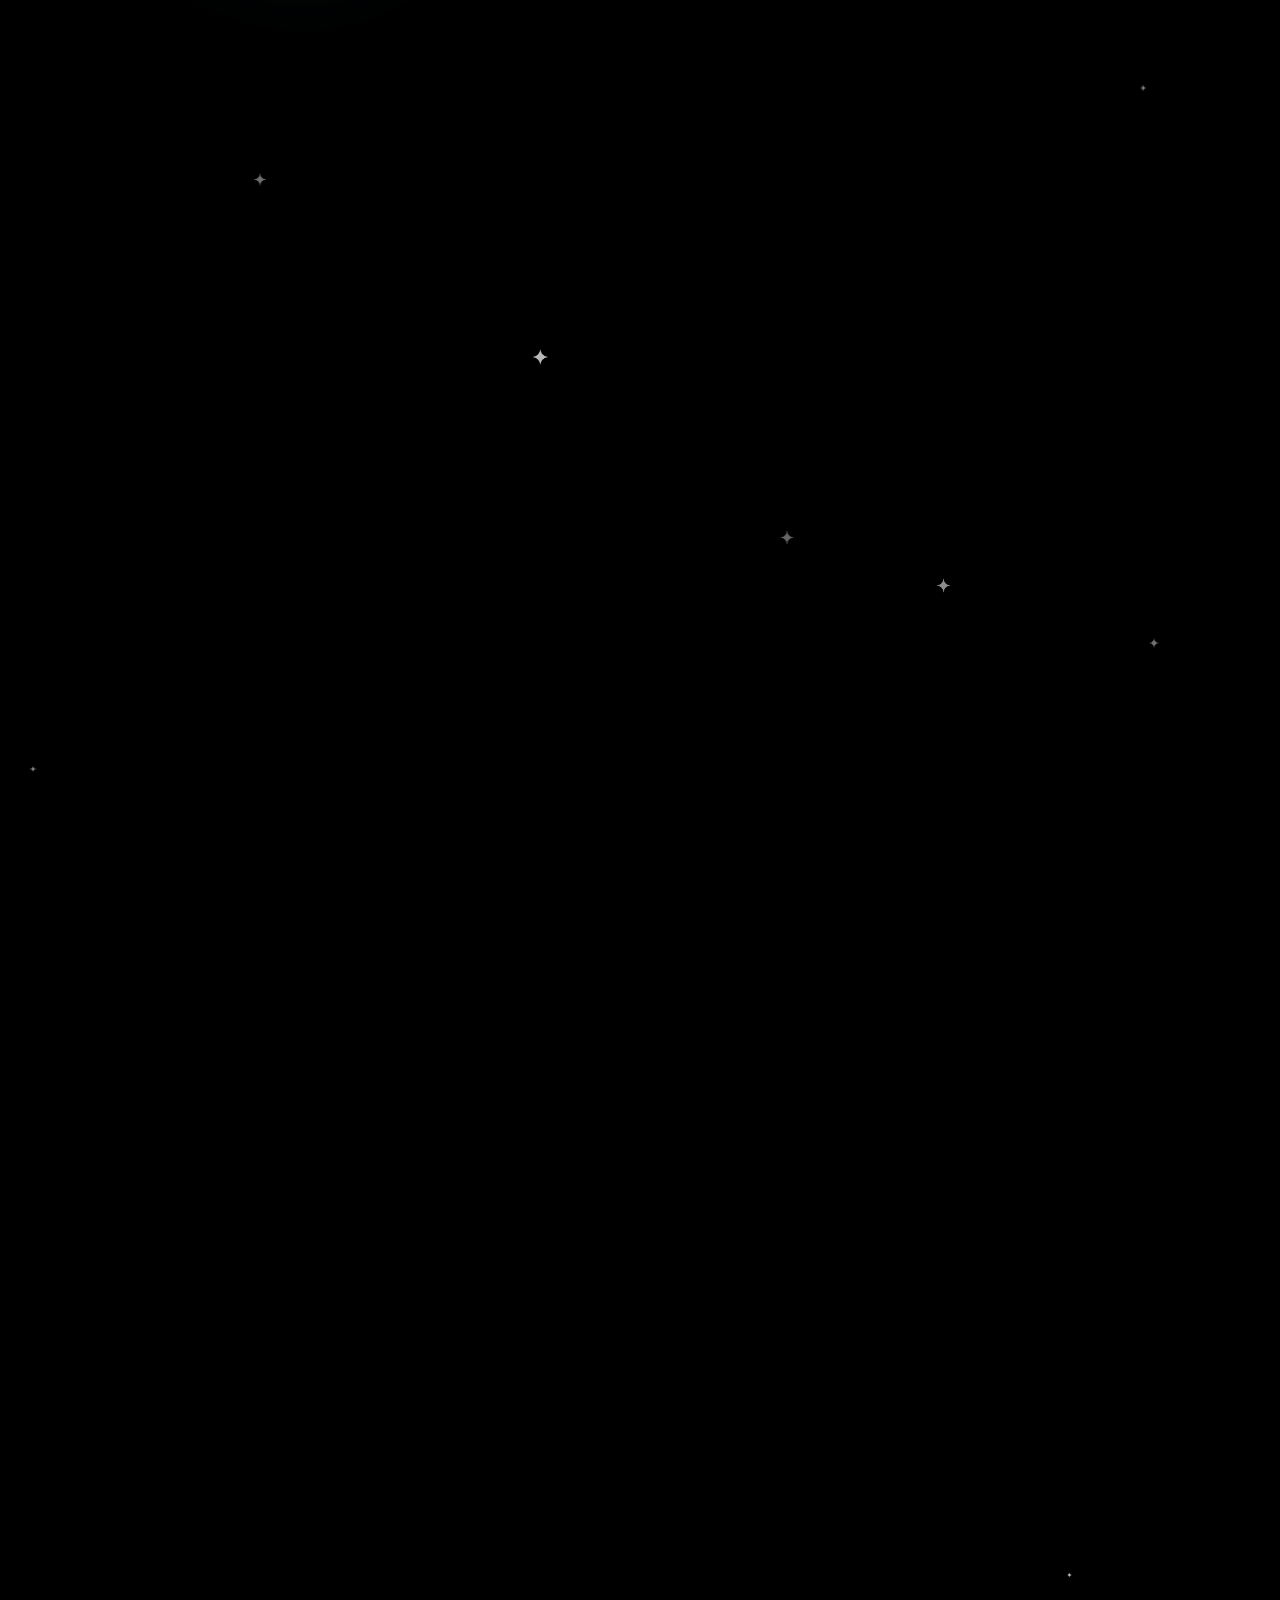
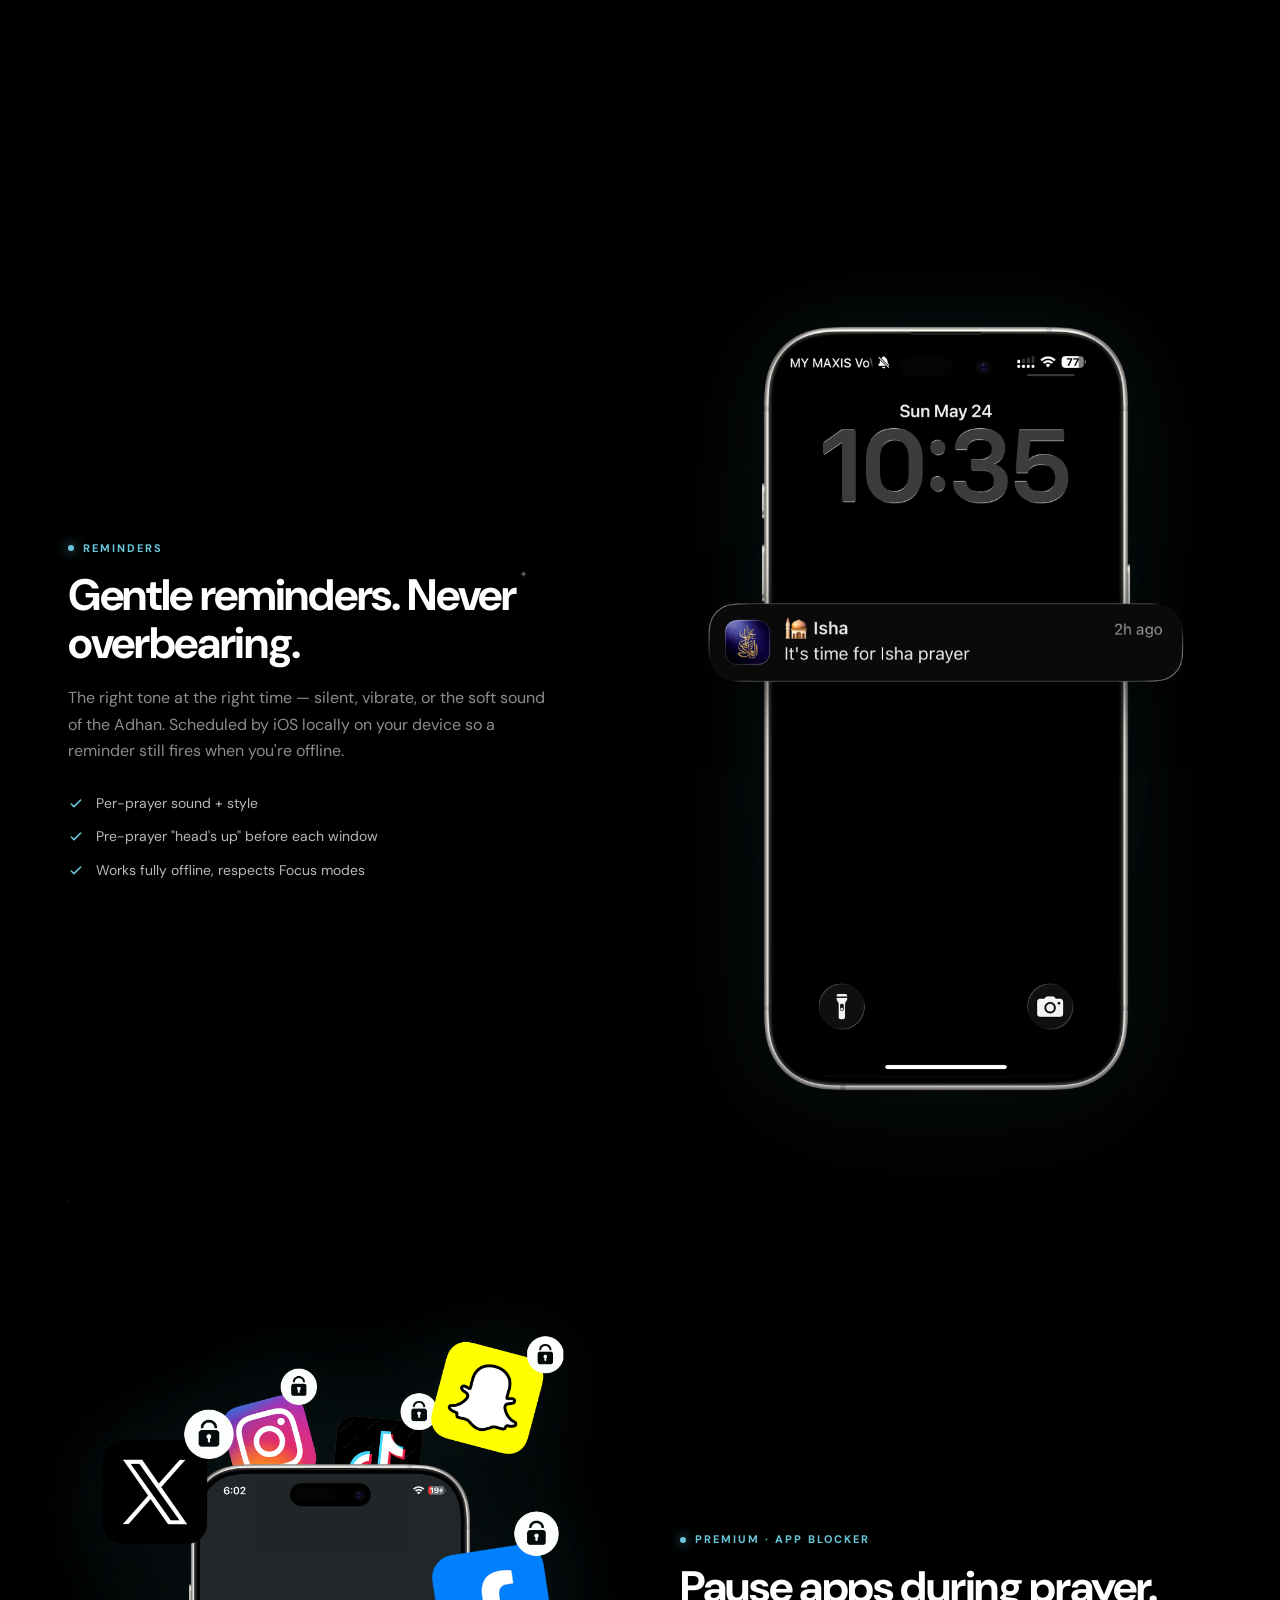
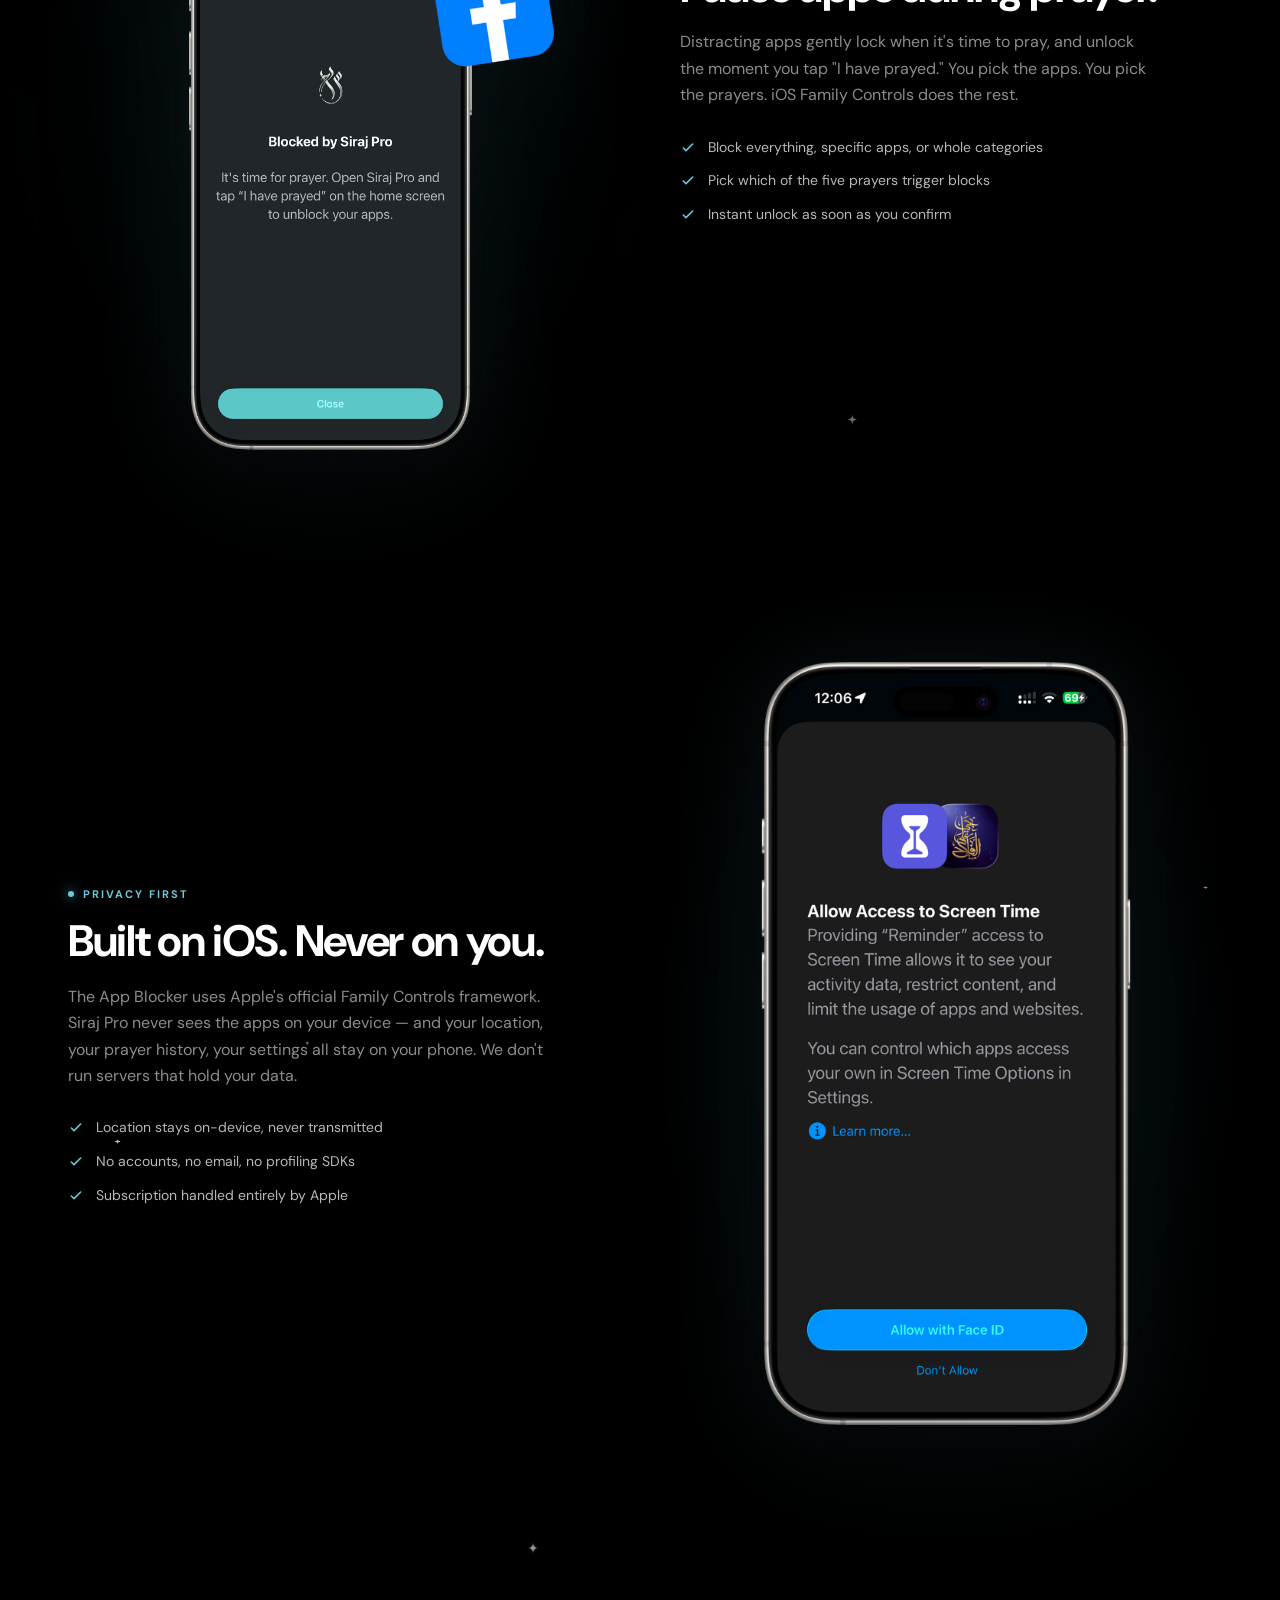
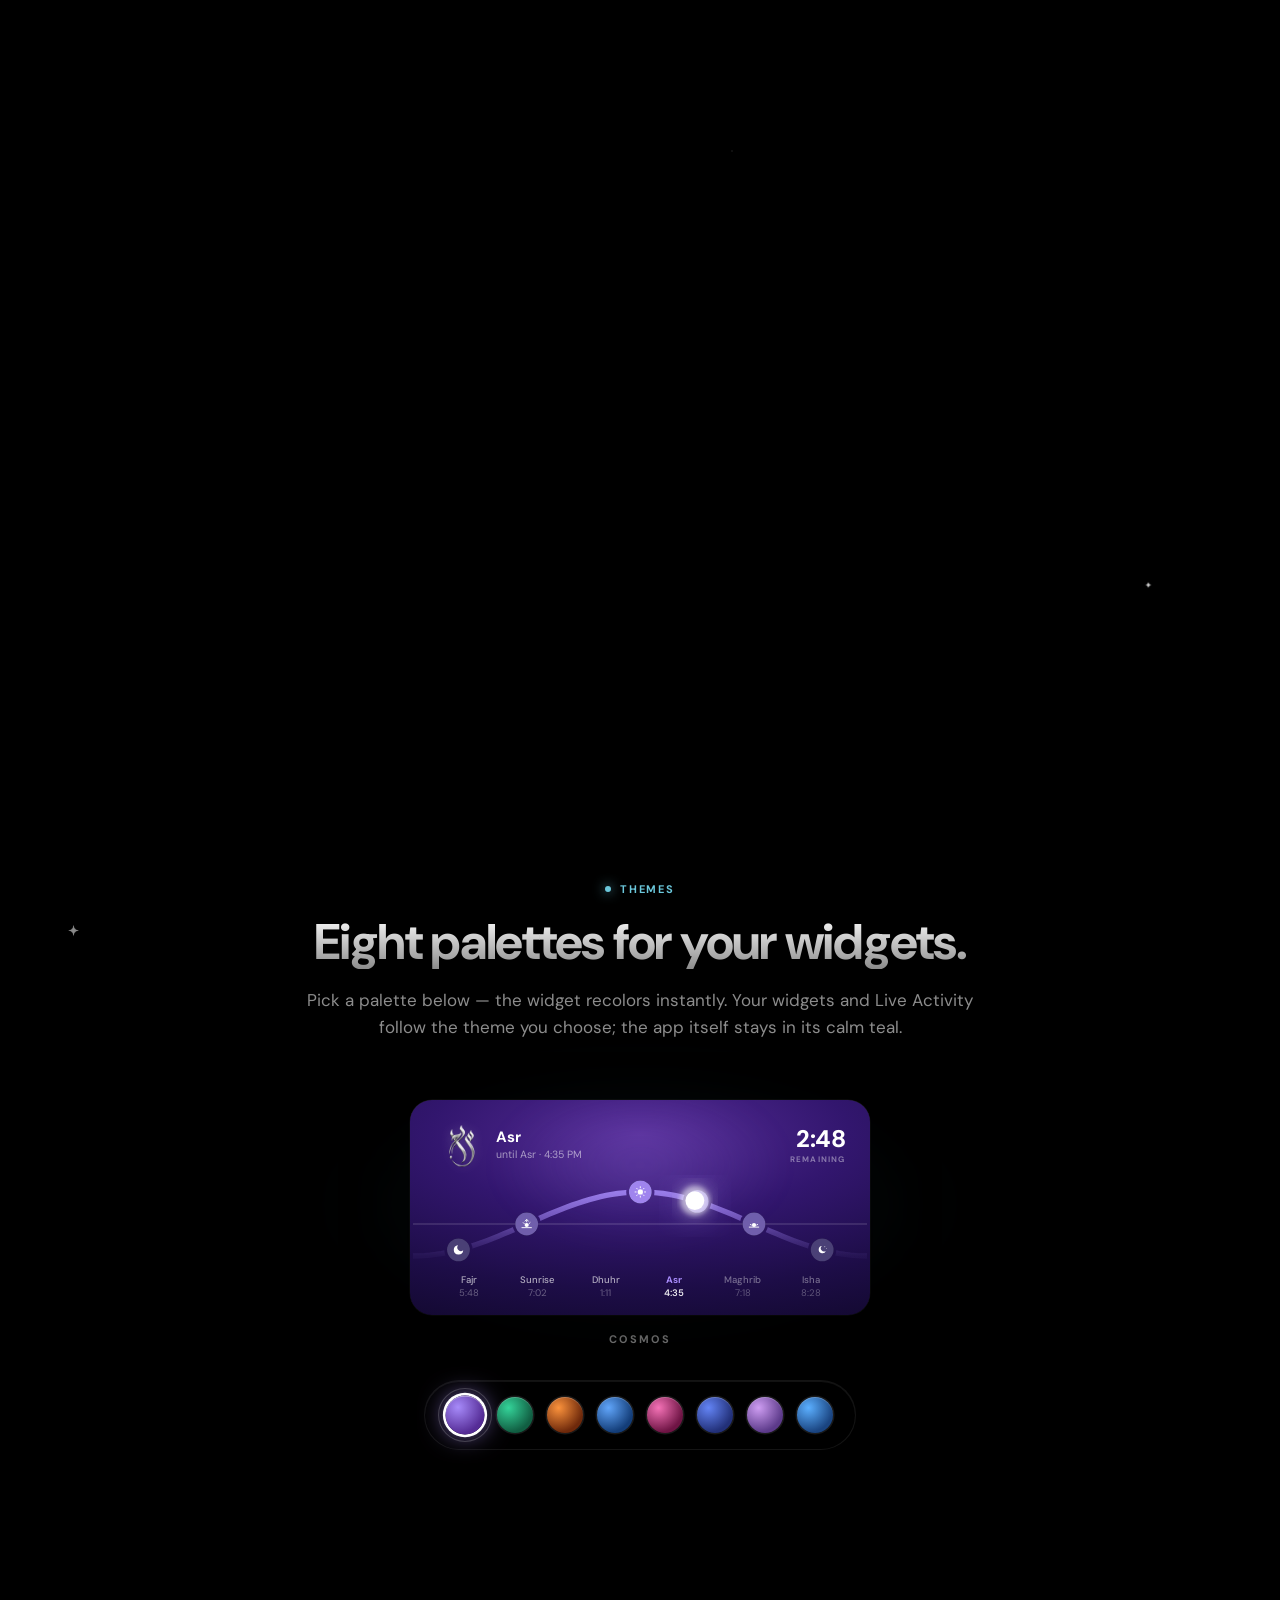
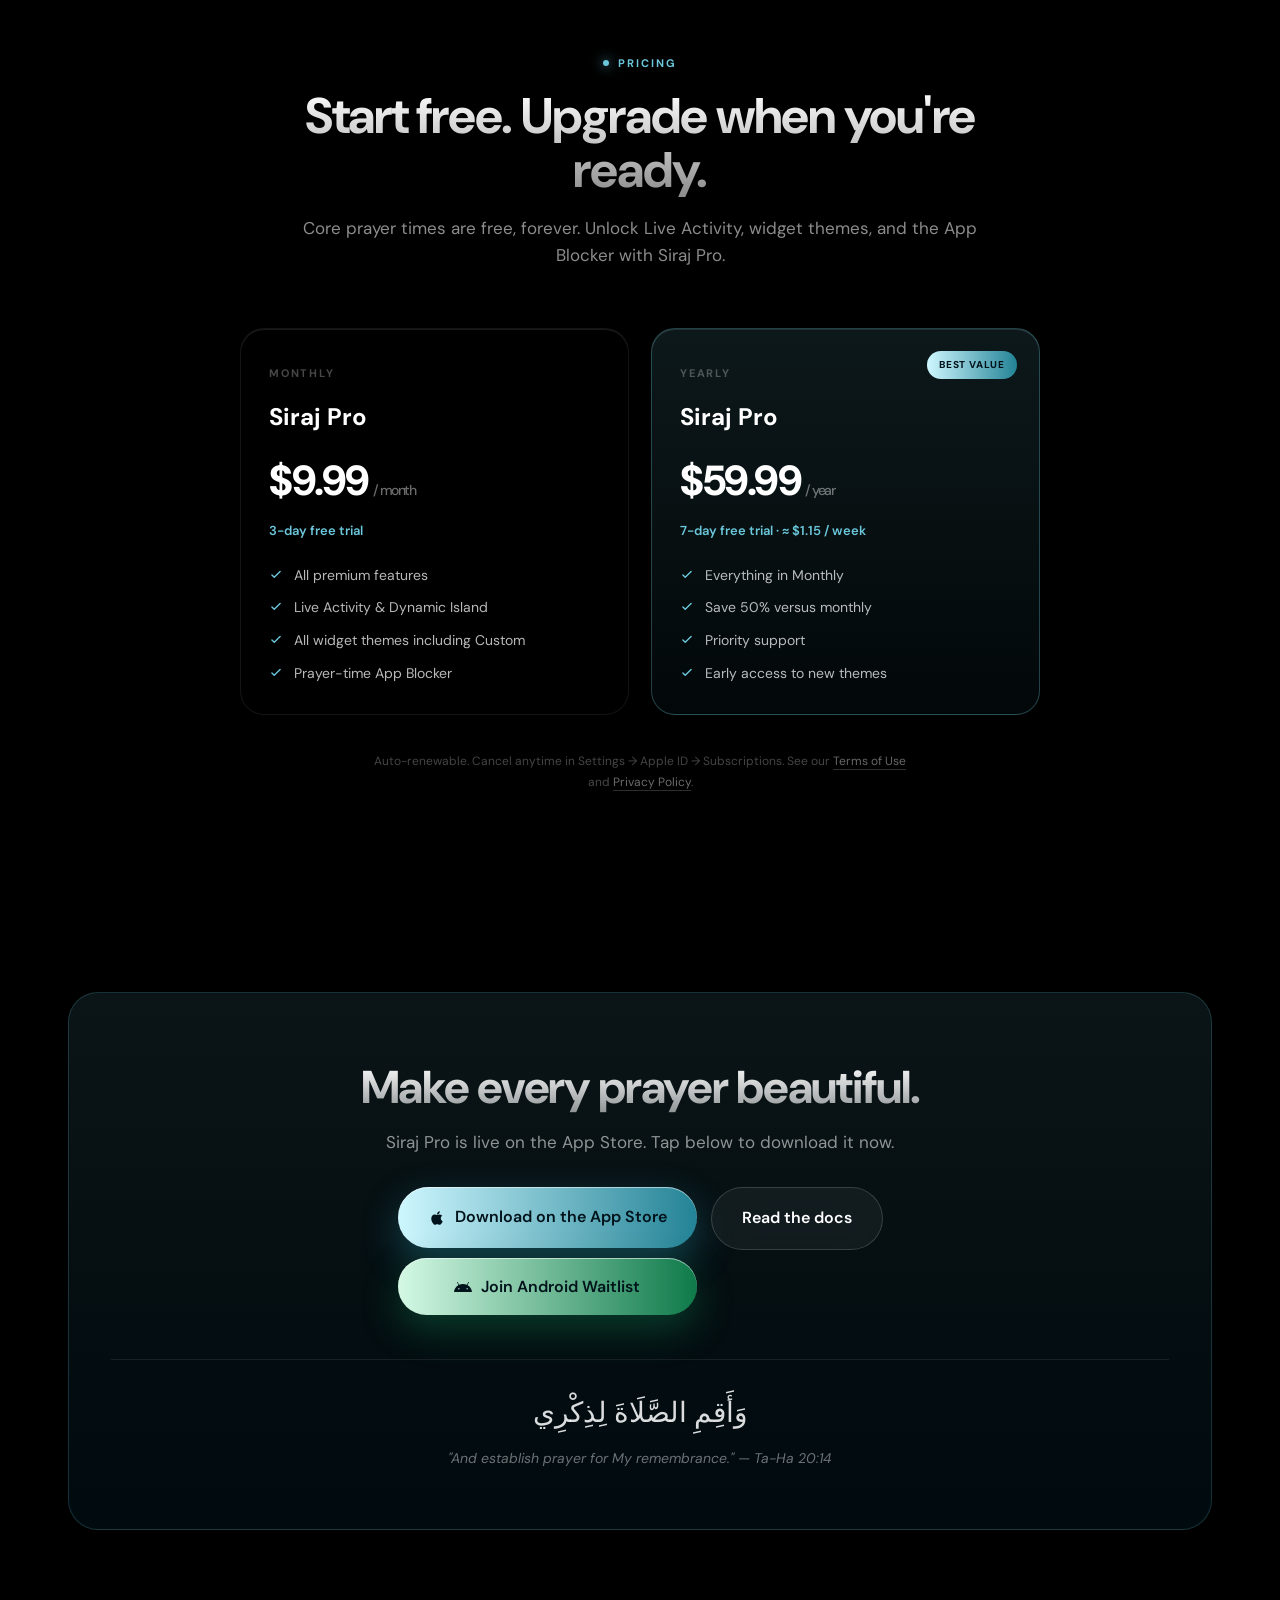
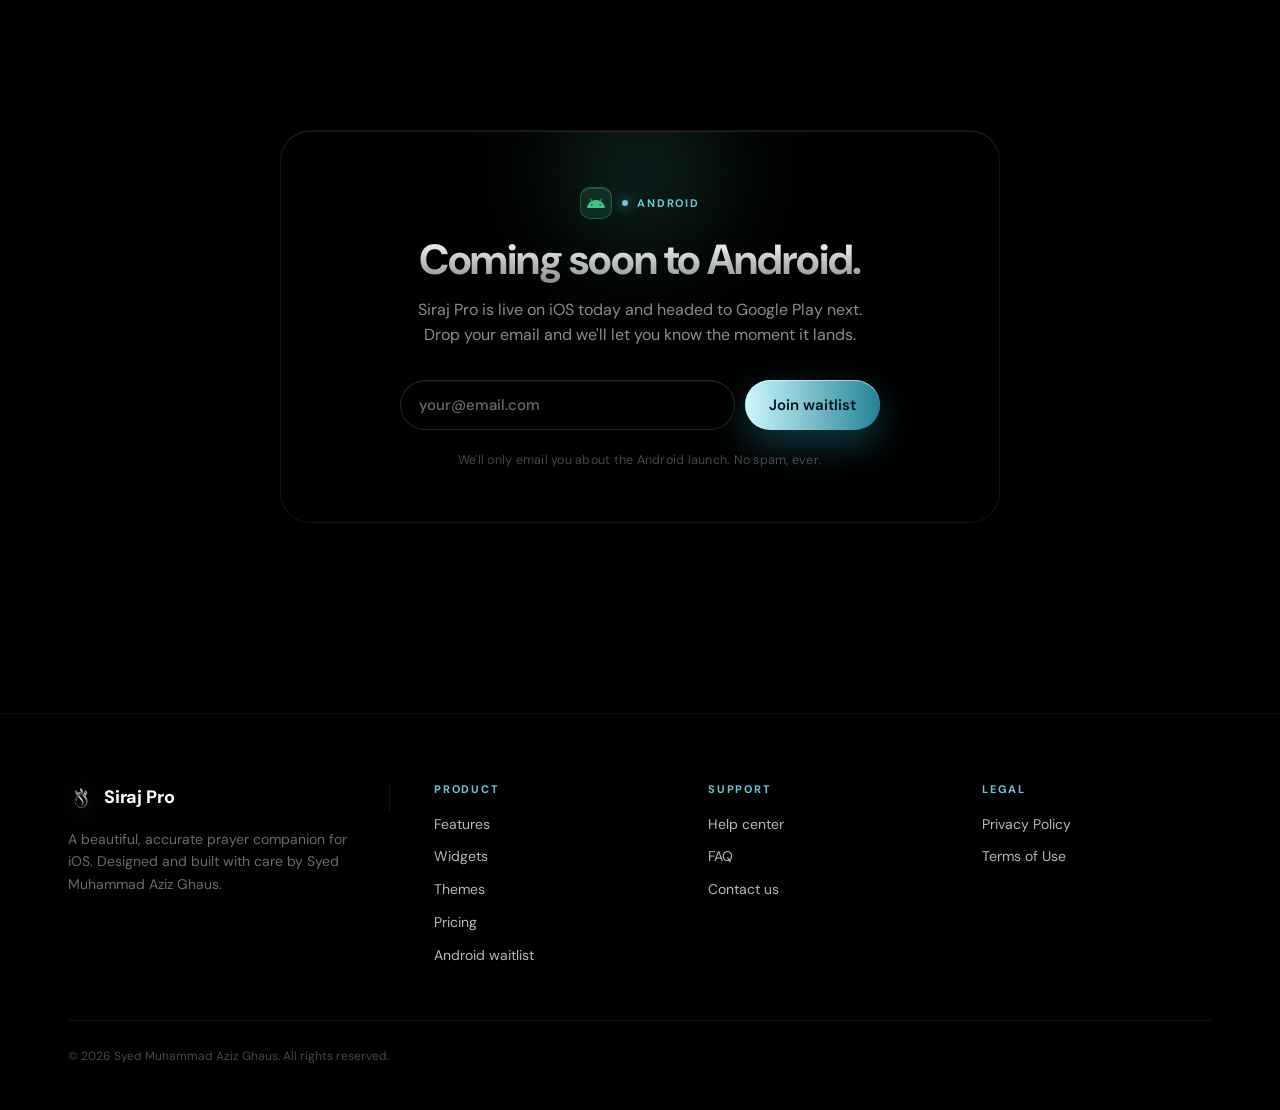
==== commit 7b2b5201: "Waitlist buttons expand inline (no scroll, no navigation) Scrolling to the big #android section from" ====
--- a/index.html
+++ b/index.html
@@ -65,10 +65,14 @@
             <svg viewBox="0 0 24 24" fill="currentColor"><path d="M17.05 20.28c-.98.95-2.05.8-3.08.35-1.09-.46-2.09-.48-3.24 0-1.44.62-2.2.44-3.06-.35C2.79 15.25 3.51 7.59 9.05 7.31c1.35.07 2.29.74 3.08.8 1.18-.24 2.31-.93 3.57-.84 1.51.12 2.65.72 3.4 1.8-3.12 1.87-2.38 5.98.48 7.13-.57 1.5-1.31 2.99-2.53 4.08zM12.03 7.25c-.15-2.23 1.66-4.07 3.74-4.25.29 2.58-2.34 4.5-3.74 4.25z"/></svg>
             Download on the App Store
           </a>
-          <a href="#android" class="btn btn-primary btn-lg btn-android">
+          <button type="button" class="btn btn-primary btn-lg btn-android" data-waitlist-toggle="hero-waitlist">
             <svg viewBox="0 0 24 24" fill="currentColor"><path d="M17.523 15.3414c-.5511 0-.9993-.4486-.9993-.9997s.4482-.9993.9993-.9993c.5511 0 .9993.4482.9993.9993 0 .5511-.4482.9997-.9993.9997m-11.046 0c-.5511 0-.9993-.4486-.9993-.9997s.4482-.9993.9993-.9993c.5511 0 .9993.4482.9993.9993 0 .5511-.4482.9997-.9993.9997m11.4045-6.02l1.9973-3.4592a.416.416 0 00-.1521-.5676.416.416 0 00-.5676.1521l-2.0223 3.503C15.5902 8.2439 13.8533 7.8508 12 7.8508s-3.5902.3931-5.1367 1.0989L4.841 5.4467a.4161.4161 0 00-.5676-.1521.4157.4157 0 00-.1521.5676l1.9973 3.4592C2.6889 11.1867.3432 14.6589 0 18.761h24c-.3435-4.1021-2.6892-7.5743-6.1185-9.4396"/></svg>
             Join Android Waitlist
-          </a>
+          </button>
+          <form id="hero-waitlist" class="inline-waitlist" data-ajax-waitlist>
+            <input type="email" name="email" placeholder="your@email.com" required autocomplete="email" inputmode="email">
+            <button type="submit" class="inline-waitlist-submit">Join</button>
+          </form>
         </div>
         <a href="#features" class="btn btn-ghost btn-lg">See features</a>
       </div>
@@ -338,10 +342,14 @@
             <svg viewBox="0 0 24 24" fill="currentColor"><path d="M17.05 20.28c-.98.95-2.05.8-3.08.35-1.09-.46-2.09-.48-3.24 0-1.44.62-2.2.44-3.06-.35C2.79 15.25 3.51 7.59 9.05 7.31c1.35.07 2.29.74 3.08.8 1.18-.24 2.31-.93 3.57-.84 1.51.12 2.65.72 3.4 1.8-3.12 1.87-2.38 5.98.48 7.13-.57 1.5-1.31 2.99-2.53 4.08zM12.03 7.25c-.15-2.23 1.66-4.07 3.74-4.25.29 2.58-2.34 4.5-3.74 4.25z"/></svg>
             Download on the App Store
           </a>
-          <a class="btn btn-primary btn-lg btn-android" href="#android">
+          <button type="button" class="btn btn-primary btn-lg btn-android" data-waitlist-toggle="cta-waitlist">
             <svg viewBox="0 0 24 24" fill="currentColor"><path d="M17.523 15.3414c-.5511 0-.9993-.4486-.9993-.9997s.4482-.9993.9993-.9993c.5511 0 .9993.4482.9993.9993 0 .5511-.4482.9997-.9993.9997m-11.046 0c-.5511 0-.9993-.4486-.9993-.9997s.4482-.9993.9993-.9993c.5511 0 .9993.4482.9993.9993 0 .5511-.4482.9997-.9993.9997m11.4045-6.02l1.9973-3.4592a.416.416 0 00-.1521-.5676.416.416 0 00-.5676.1521l-2.0223 3.503C15.5902 8.2439 13.8533 7.8508 12 7.8508s-3.5902.3931-5.1367 1.0989L4.841 5.4467a.4161.4161 0 00-.5676-.1521.4157.4157 0 00-.1521.5676l1.9973 3.4592C2.6889 11.1867.3432 14.6589 0 18.761h24c-.3435-4.1021-2.6892-7.5743-6.1185-9.4396"/></svg>
             Join Android Waitlist
-          </a>
+          </button>
+          <form id="cta-waitlist" class="inline-waitlist" data-ajax-waitlist>
+            <input type="email" name="email" placeholder="your@email.com" required autocomplete="email" inputmode="email">
+            <button type="submit" class="inline-waitlist-submit">Join</button>
+          </form>
         </div>
         <a class="btn btn-ghost btn-lg" href="support.html">Read the docs</a>
       </div>
--- a/styles.css
+++ b/styles.css
@@ -486,6 +486,86 @@
     0 20px 48px rgba(14, 122, 74, 0.56),
     inset 0 1px 0 rgba(255, 255, 255, 0.6);
 }
+
+/* Inline waitlist form — expands in place when the "Join Android
+   Waitlist" button is clicked. No scrolling, no page navigation.
+   Submits via AJAX to FormSubmit. */
+.inline-waitlist {
+  display: none;
+  padding: 5px;
+  border-radius: var(--pill);
+  background: rgba(0, 0, 0, 0.55);
+  border: 0.5px solid rgba(63, 196, 134, 0.35);
+  box-shadow:
+    inset 0 1px 0 rgba(255, 255, 255, 0.08),
+    0 10px 30px rgba(14, 122, 74, 0.22);
+  align-items: center;
+  gap: 4px;
+  overflow: hidden;
+}
+.inline-waitlist.is-open {
+  display: flex;
+  animation: inline-waitlist-in 0.35s cubic-bezier(.2, .7, .25, 1);
+}
+.inline-waitlist input[type="email"] {
+  flex: 1 1 auto;
+  min-width: 0;
+  padding: 10px 16px;
+  background: transparent;
+  border: none;
+  color: #fff;
+  font-family: var(--sans);
+  font-size: 15px;
+  font-weight: 500;
+  outline: none;
+}
+.inline-waitlist input[type="email"]::placeholder {
+  color: rgba(255, 255, 255, 0.45);
+}
+.inline-waitlist-submit {
+  flex-shrink: 0;
+  padding: 10px 18px;
+  border-radius: var(--pill);
+  border: none;
+  background: linear-gradient(90deg, #D4F9E4 0%, #0E7A4A 100%);
+  color: #00131B;
+  font-family: var(--sans);
+  font-size: 14px;
+  font-weight: 700;
+  cursor: pointer;
+  transition: filter .2s ease, transform .2s ease;
+  box-shadow: inset 0 1px 0 rgba(255, 255, 255, 0.5);
+}
+.inline-waitlist-submit:hover { filter: brightness(1.06); }
+.inline-waitlist-submit[disabled] {
+  opacity: 0.75;
+  cursor: not-allowed;
+  filter: grayscale(0.3);
+}
+.inline-waitlist-success {
+  padding: 14px 20px;
+  text-align: center;
+  color: #3FC486;
+  font-weight: 600;
+  font-size: 14px;
+  line-height: 1.5;
+  width: 100%;
+}
+.inline-waitlist-error {
+  padding: 10px 16px;
+  text-align: center;
+  color: #ff9b9b;
+  font-size: 13px;
+  font-weight: 500;
+}
+@keyframes inline-waitlist-in {
+  from { opacity: 0; transform: translateY(-6px); max-height: 0; }
+  to   { opacity: 1; transform: translateY(0); max-height: 80px; }
+}
+
+/* Scroll anchor offset so the nav/footer "Android" links don't put
+   the big section's heading under the fixed pill nav. */
+#android { scroll-margin-top: 100px; }
 .hero-meta {
   margin-top: 32px;
   display: flex;
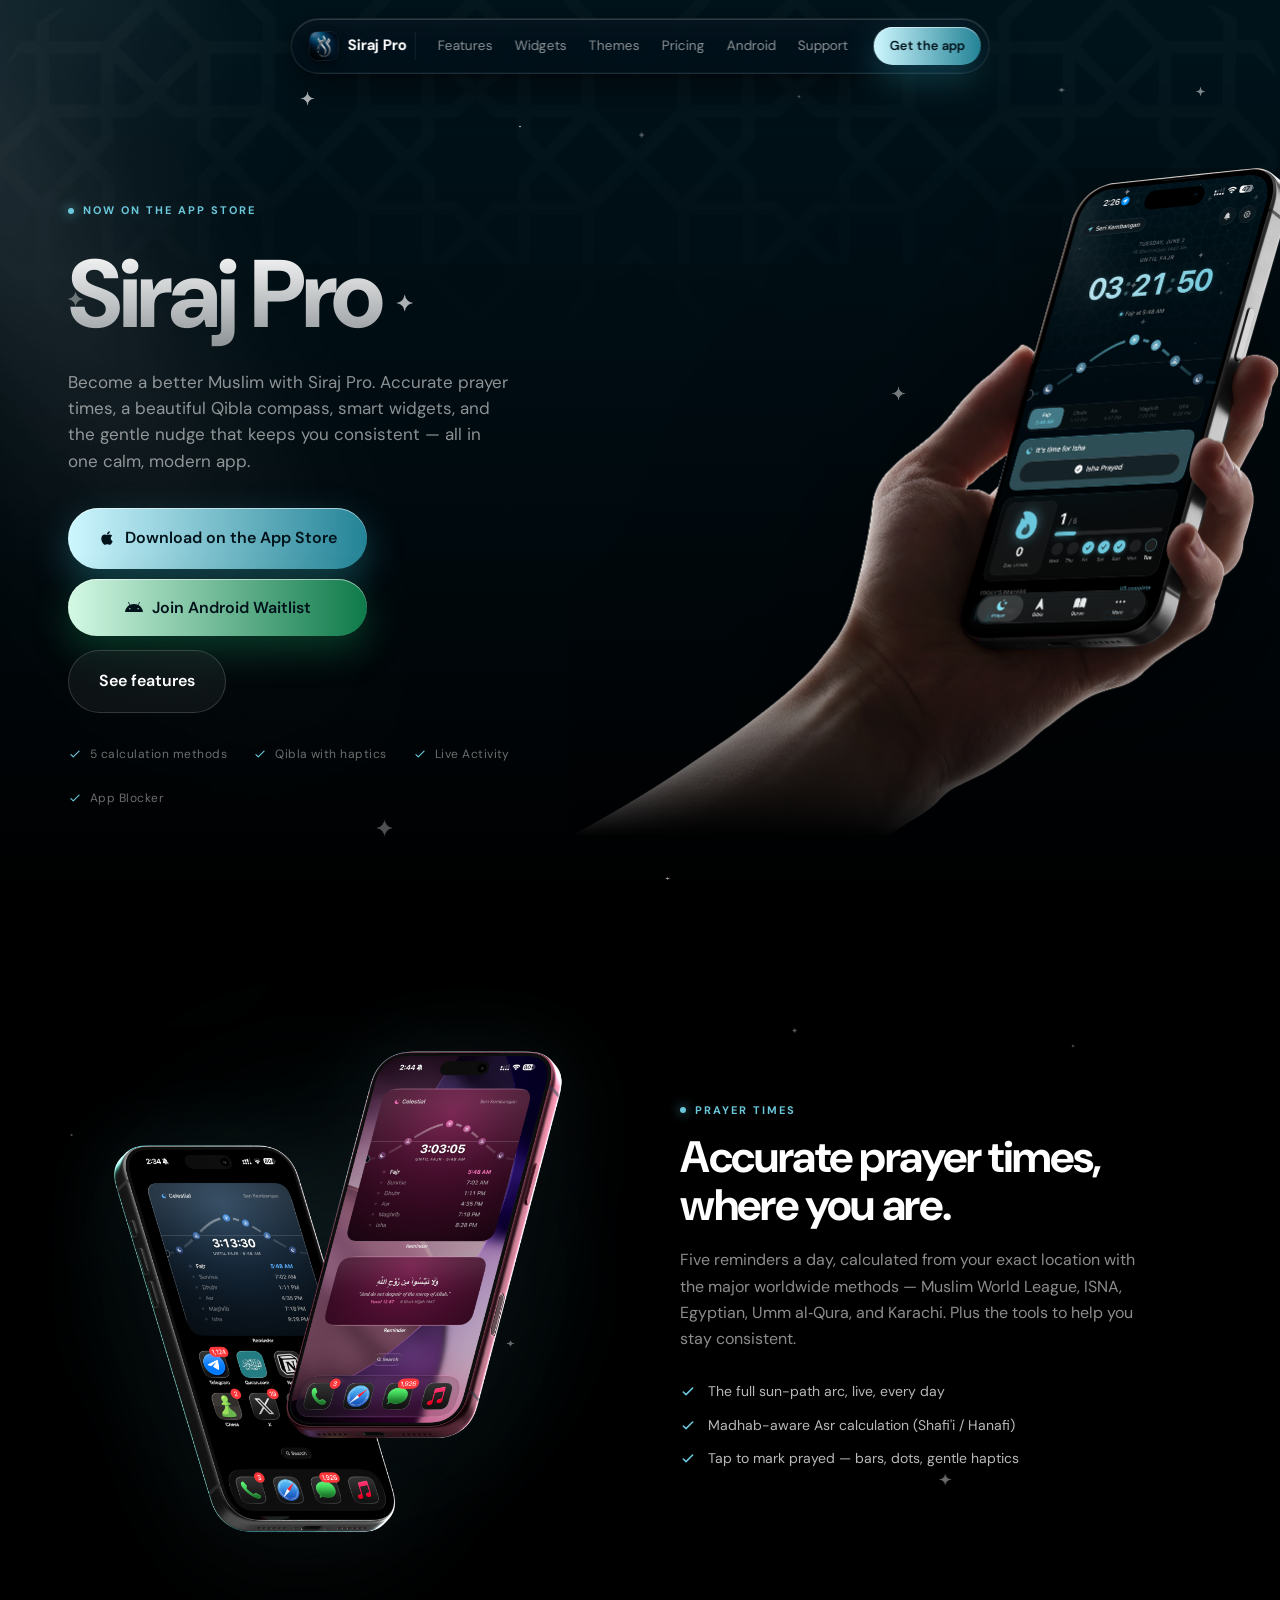
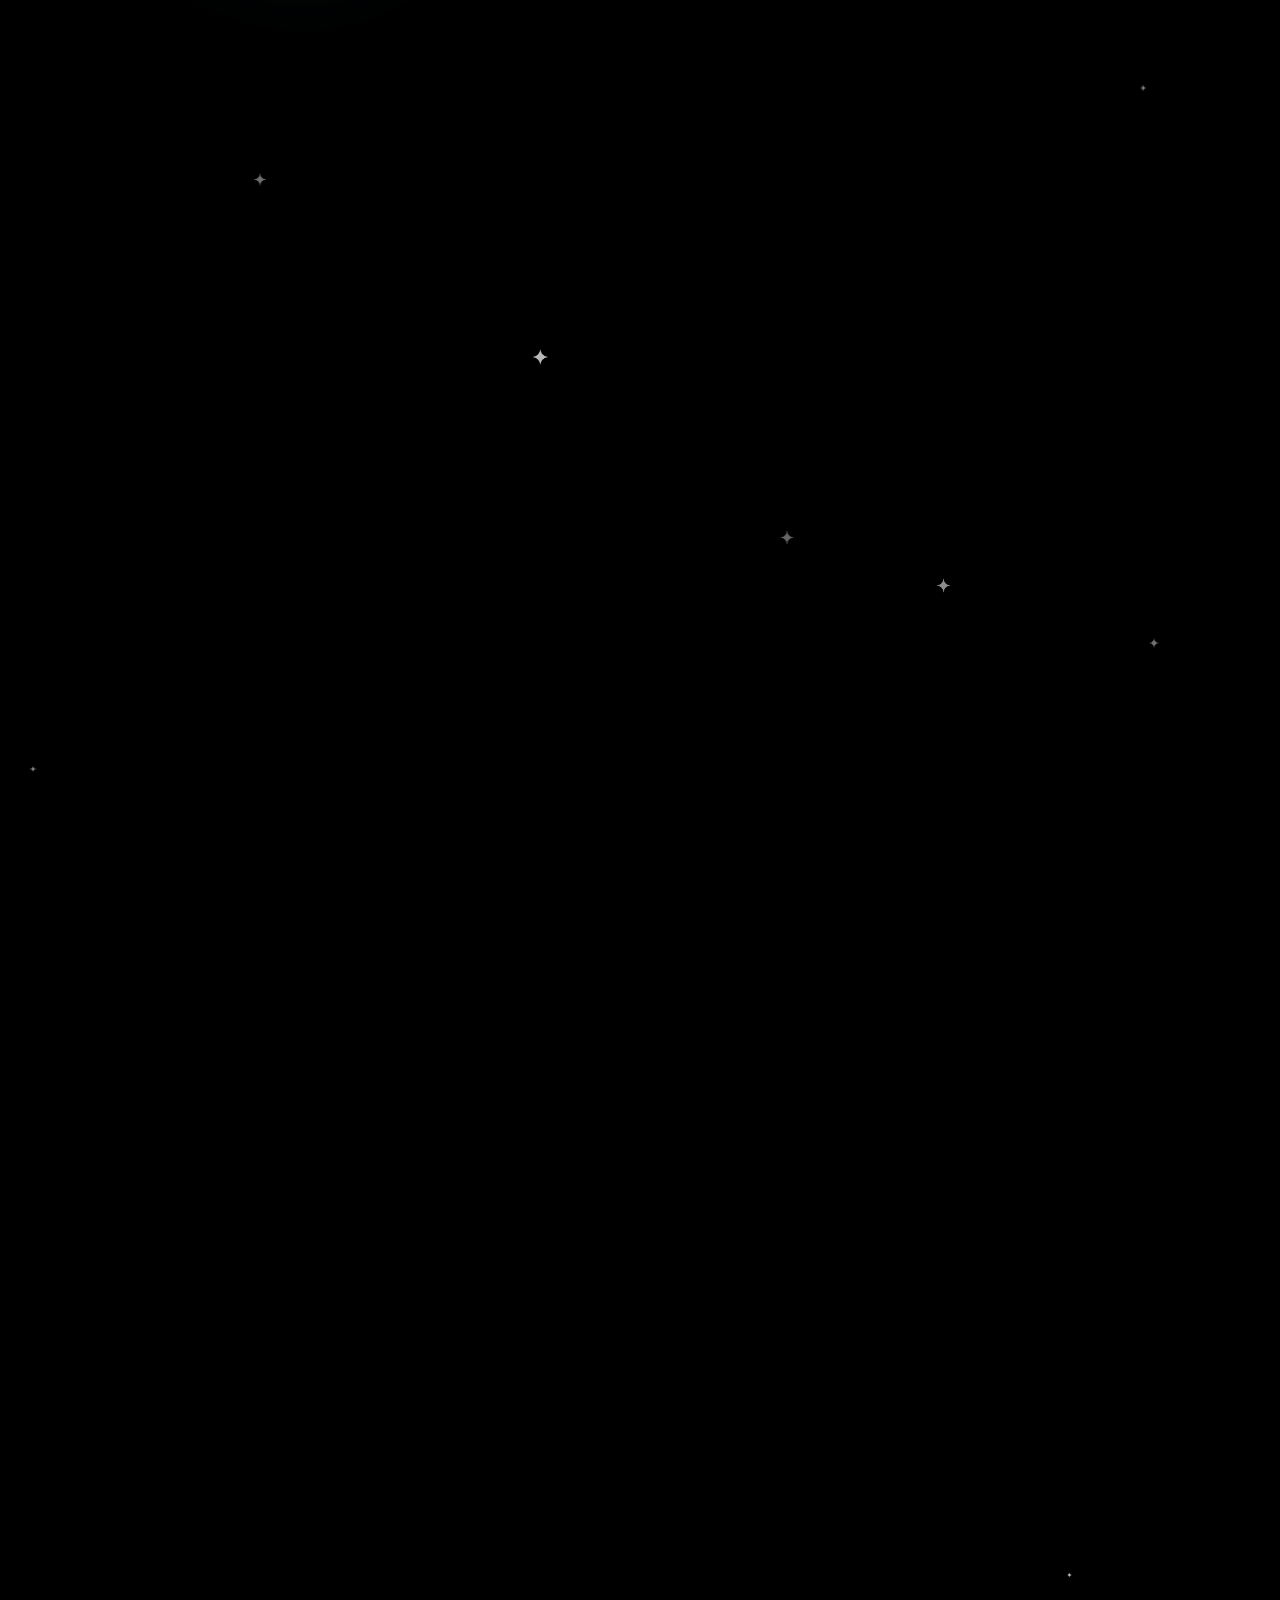
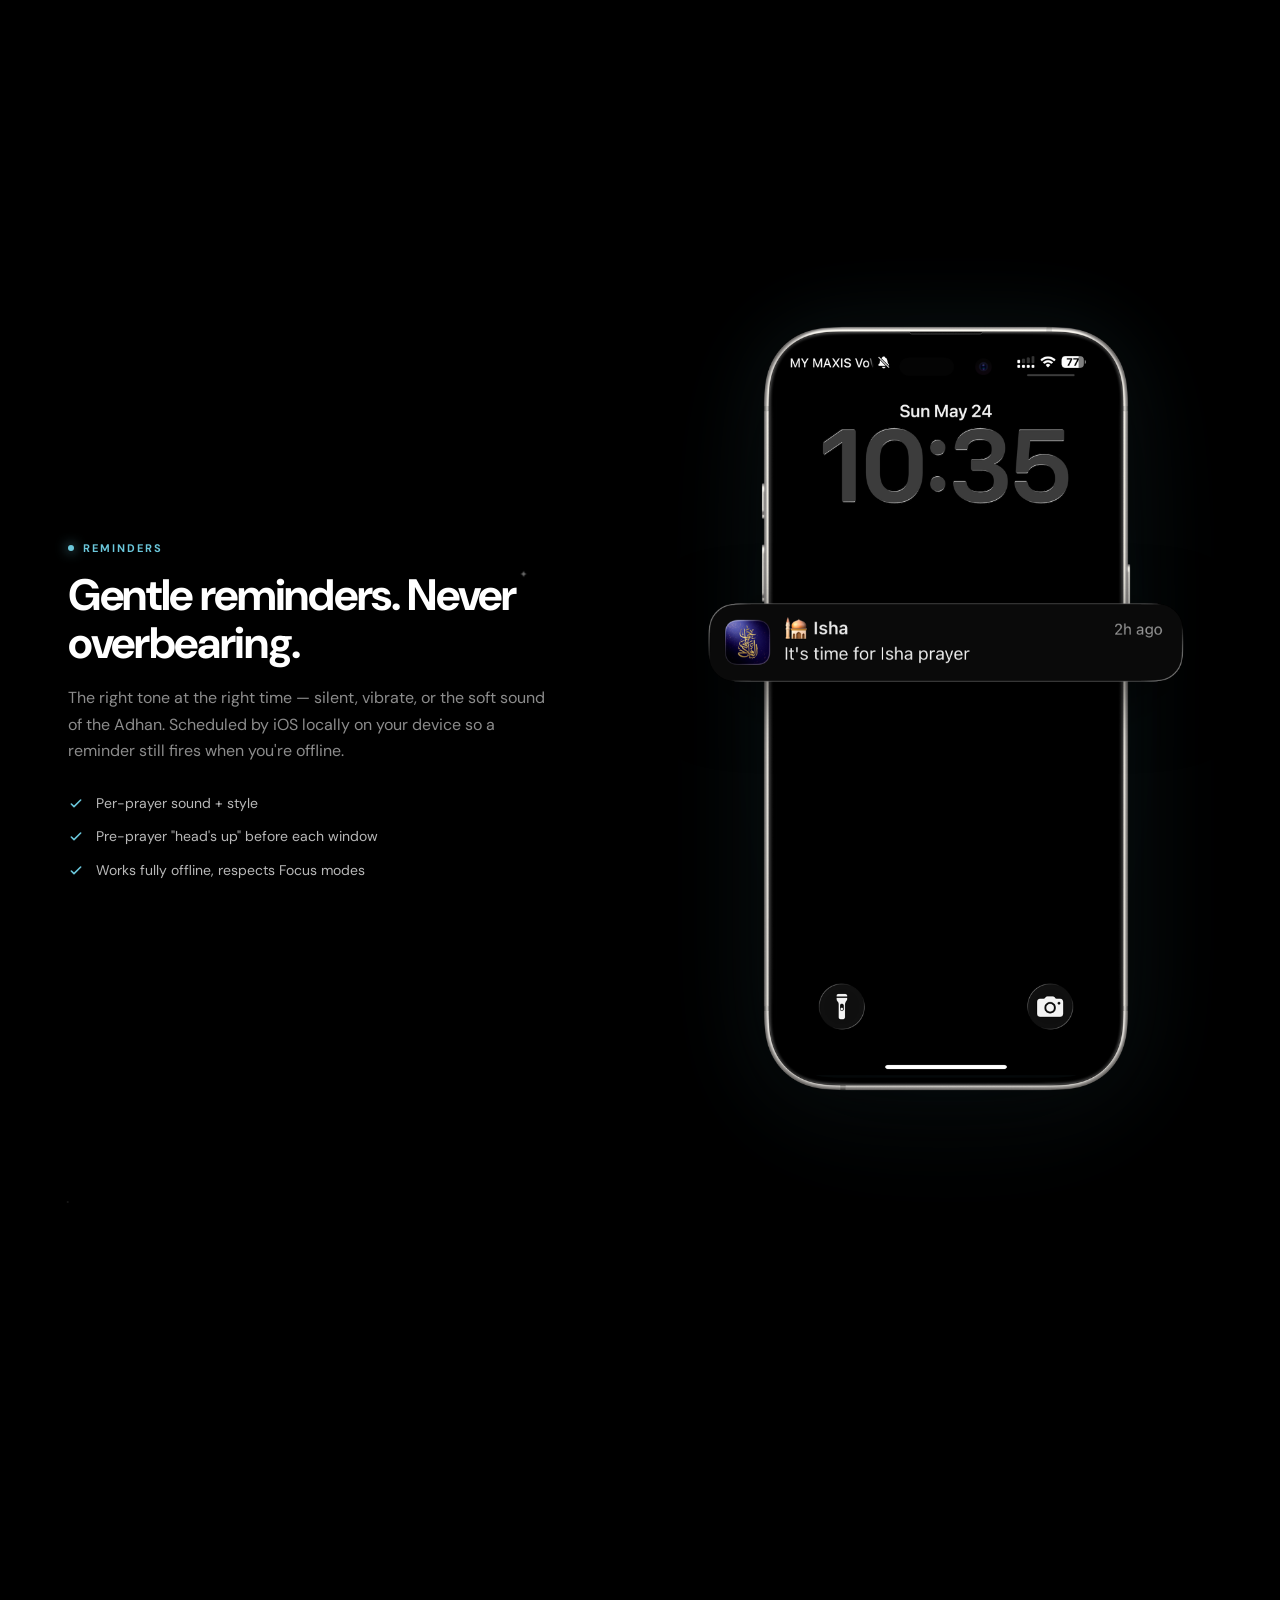
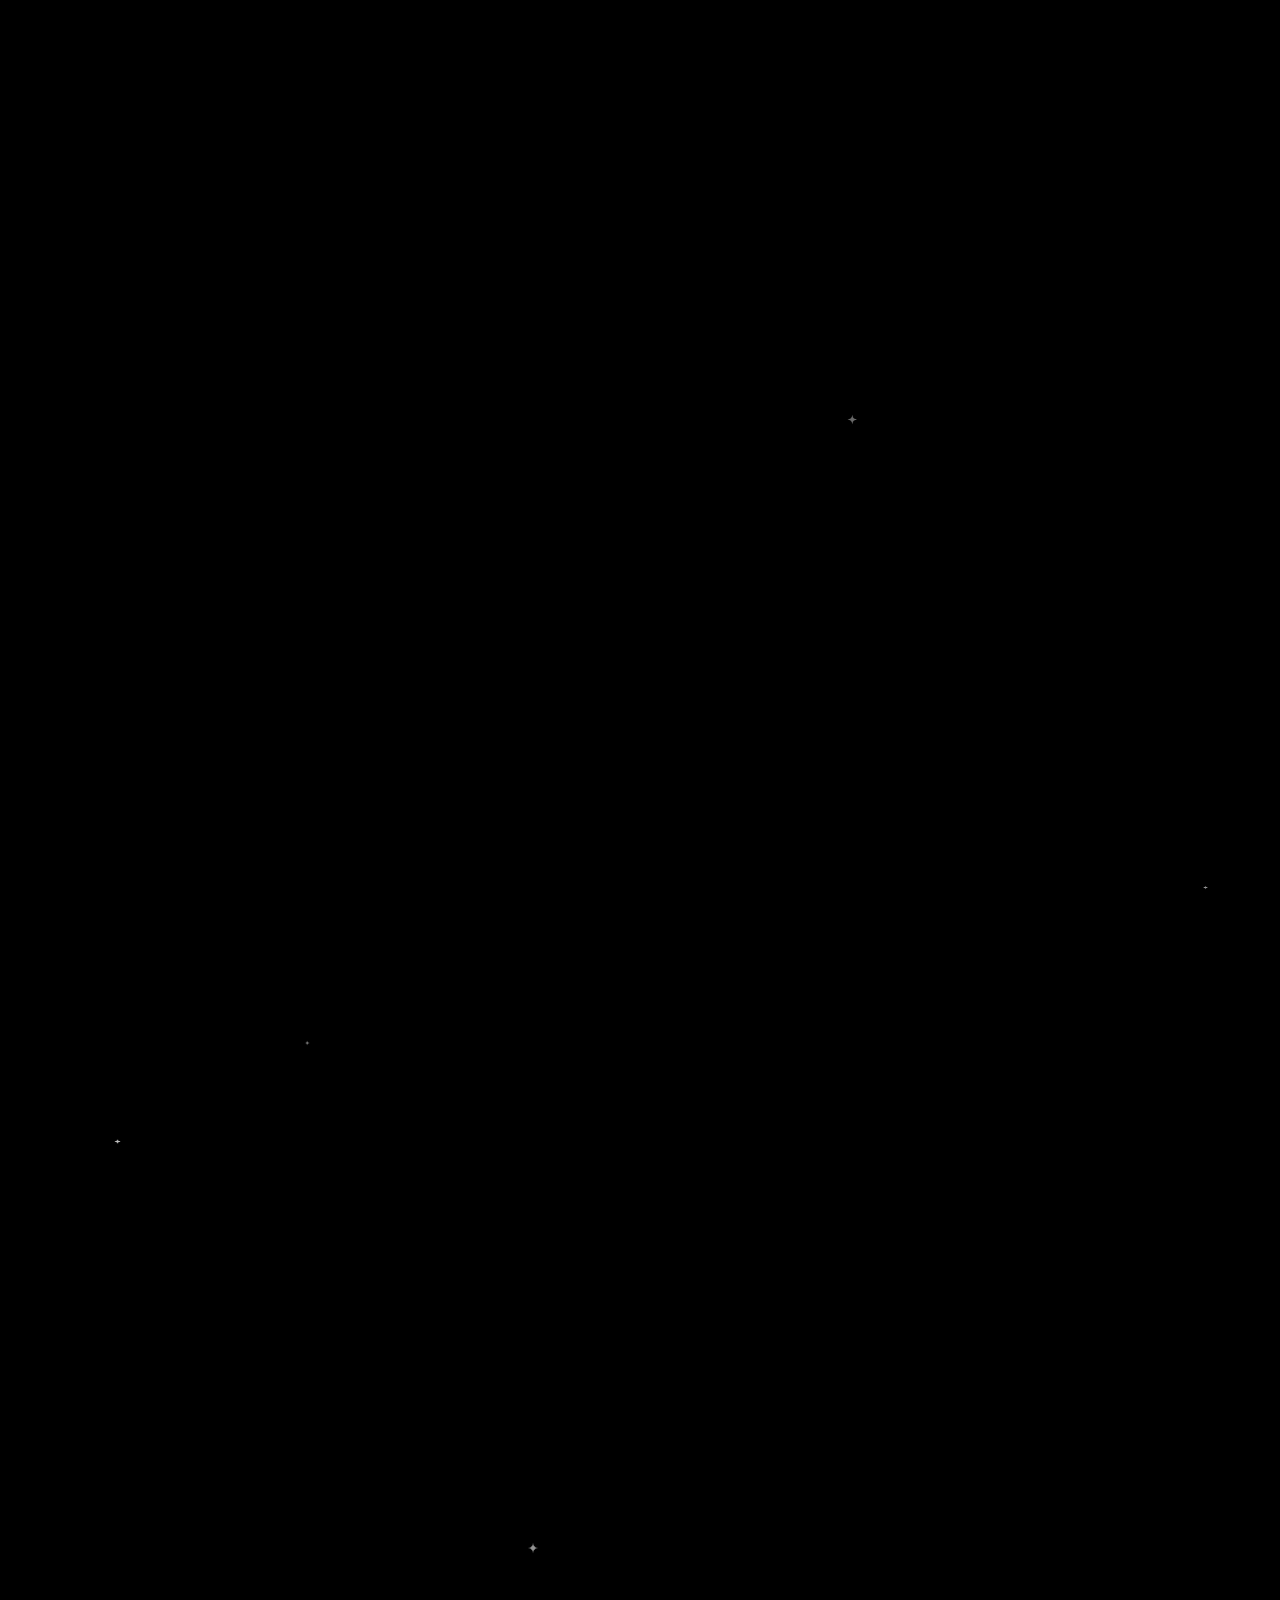
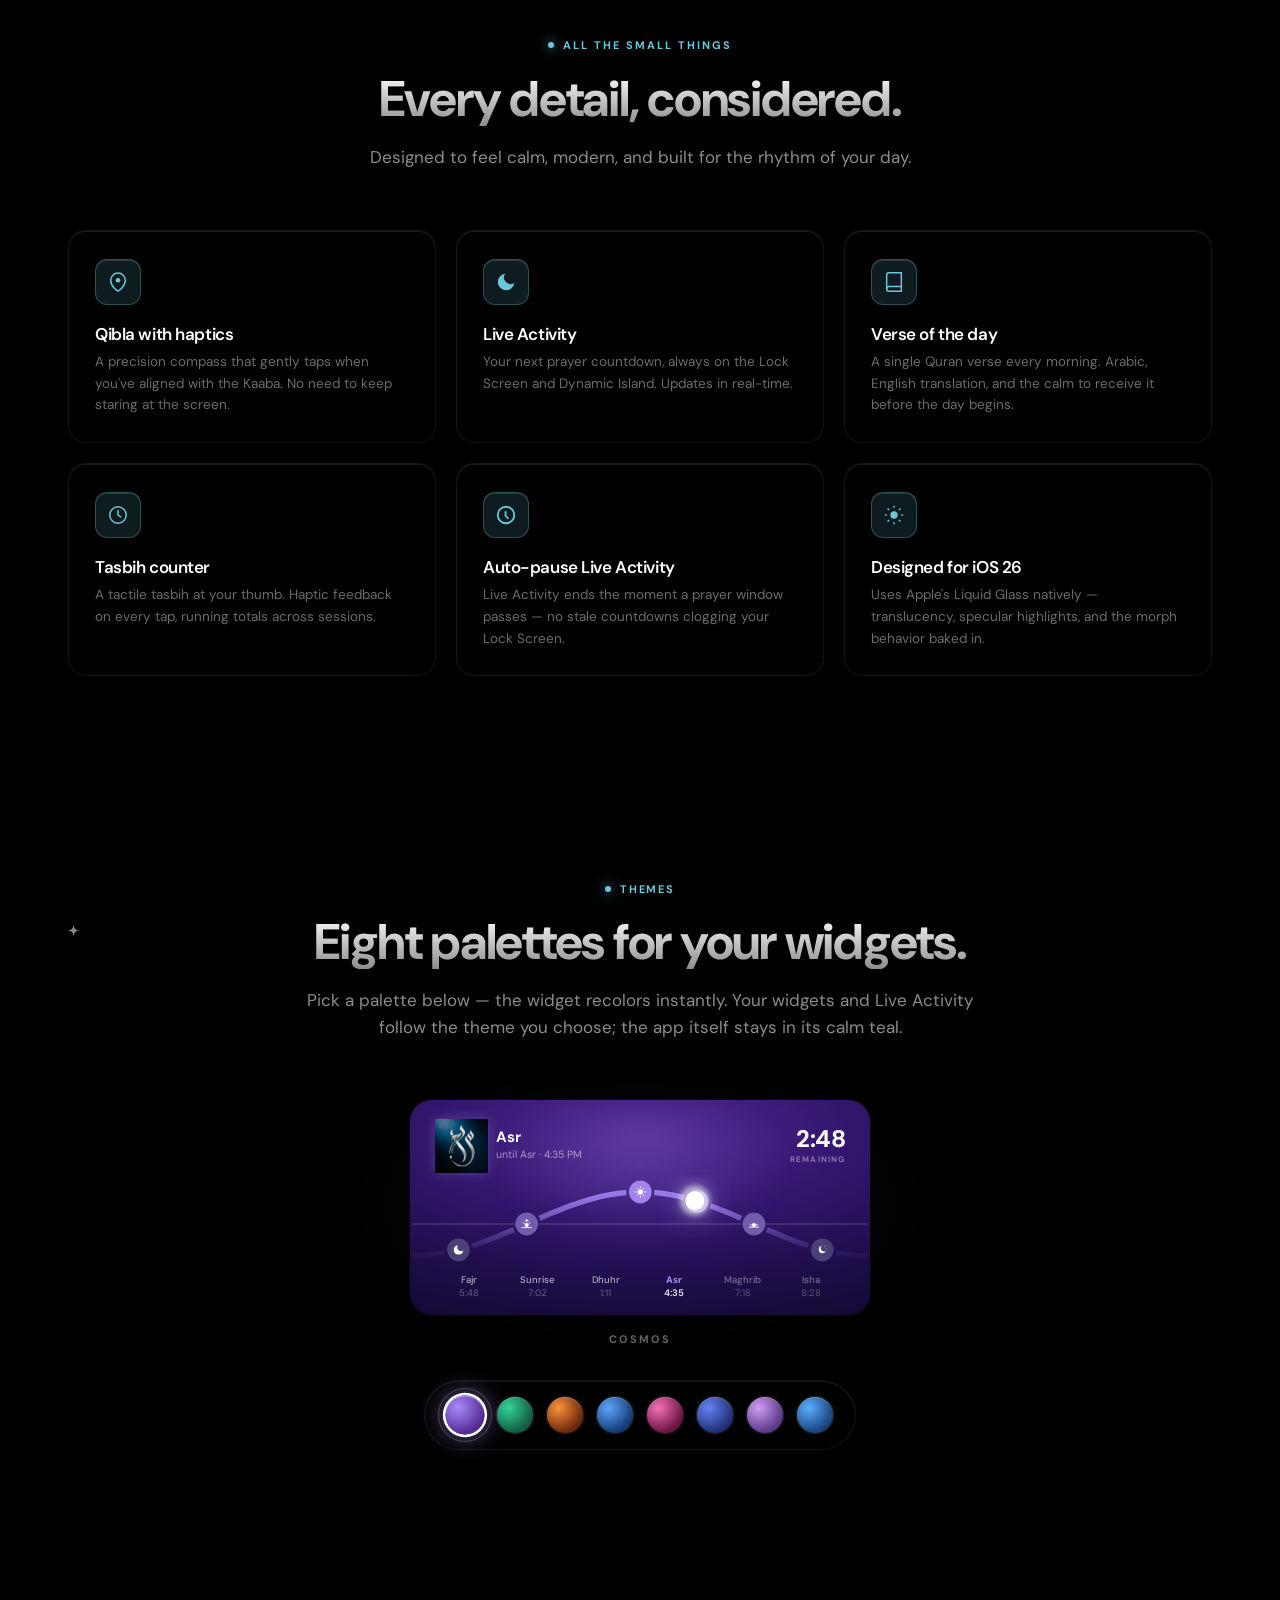
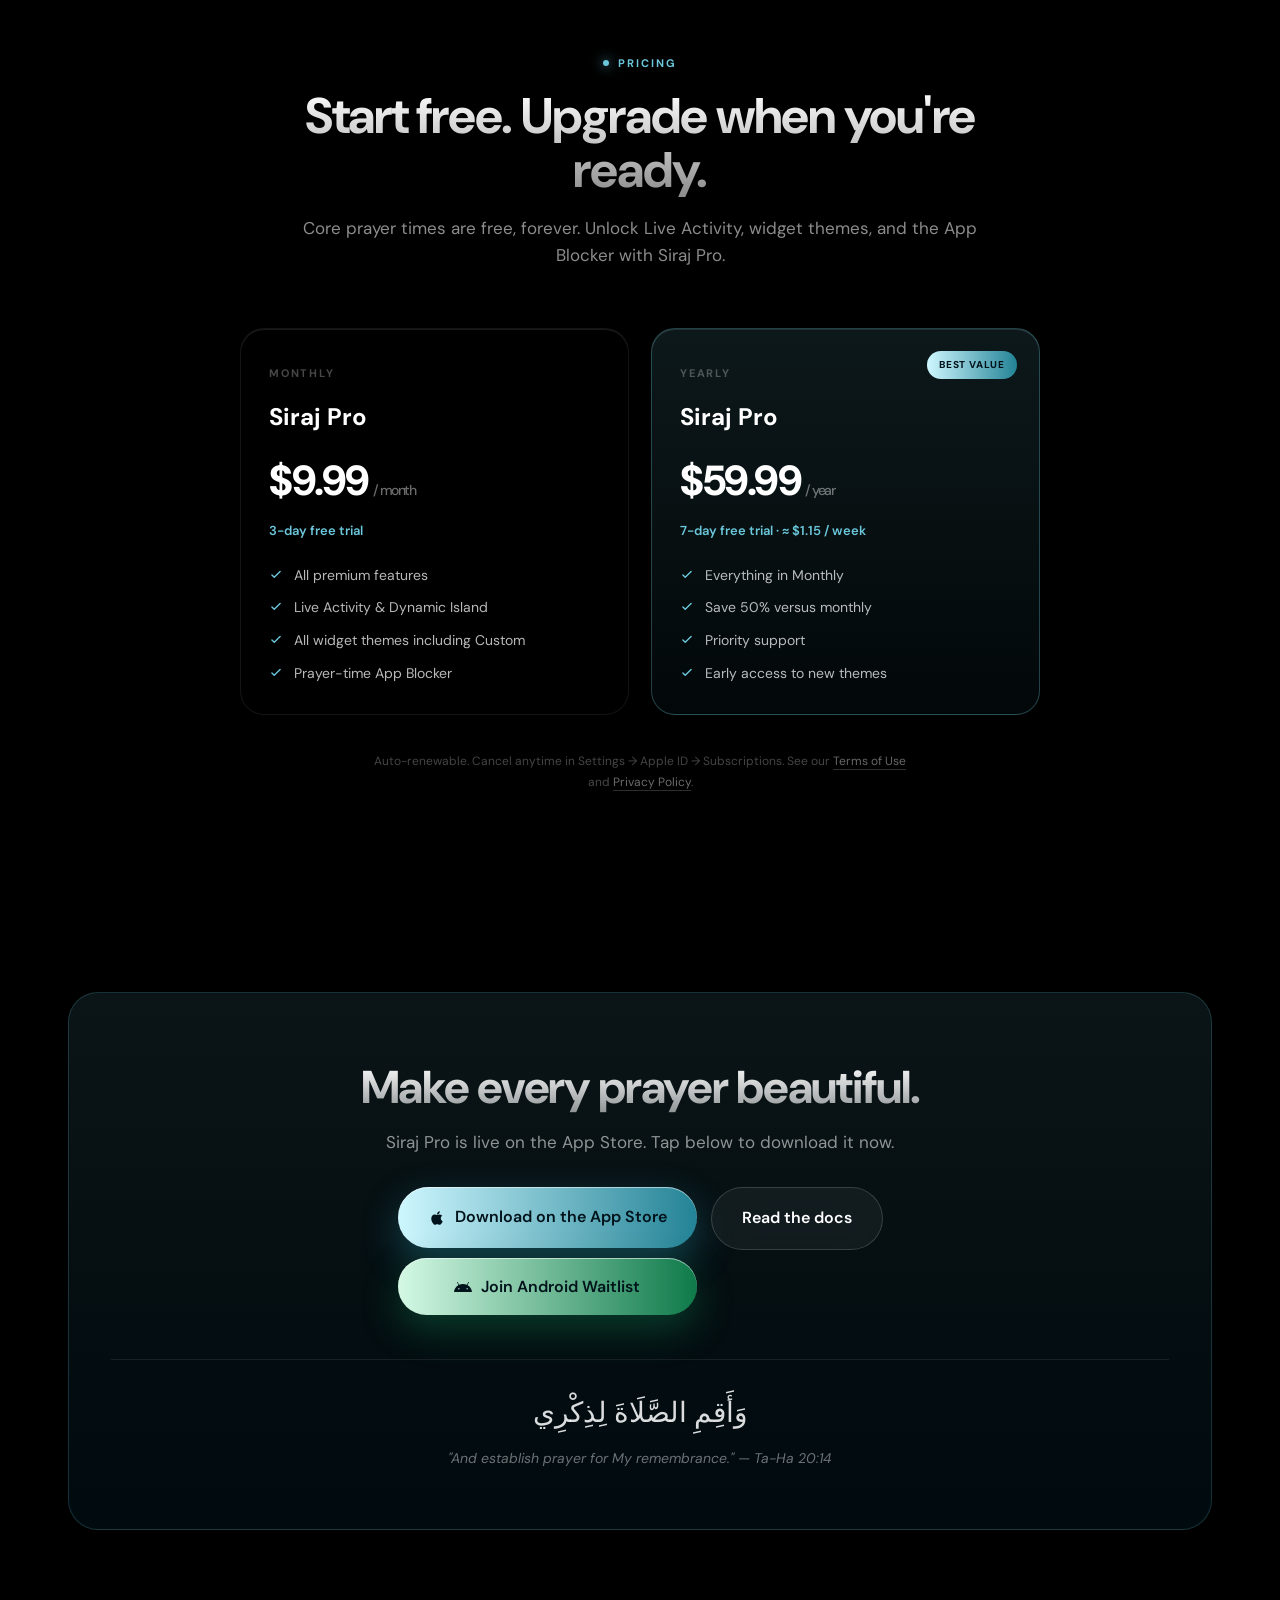
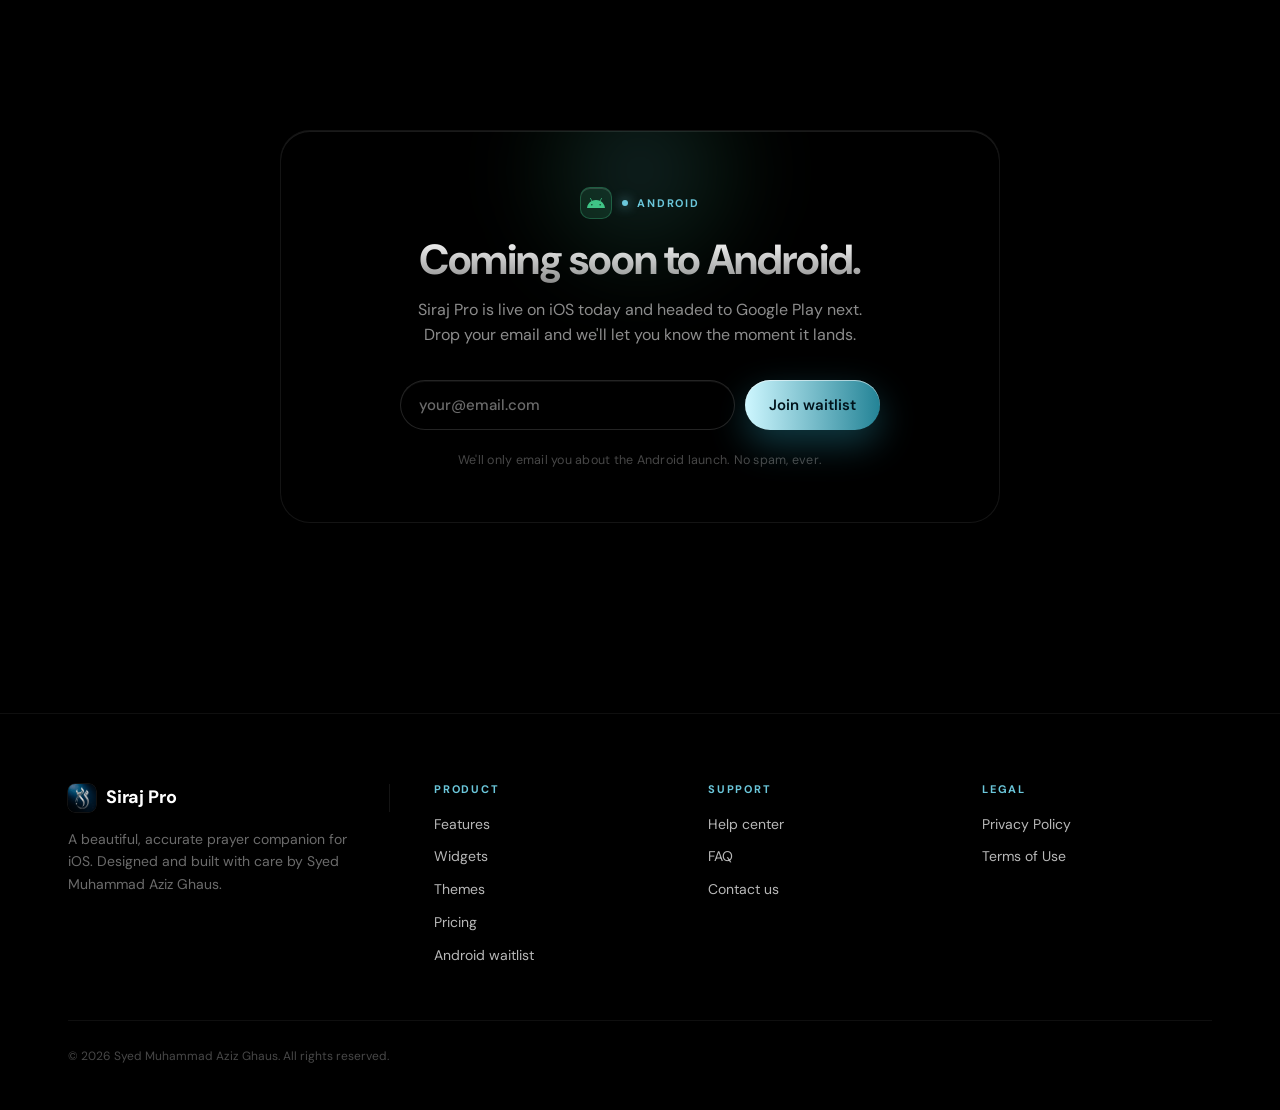
==== commit 59f784e0: "Use the /apple-store/ URL format with campaign params for App Store links Swapped every apps.apple.c" ====
--- a/index.html
+++ b/index.html
@@ -40,7 +40,7 @@
       <a href="#pricing">Pricing</a>
       <a href="#android">Android</a>
       <a href="support.html">Support</a>
-      <a class="btn btn-primary nav-cta" href="https://apps.apple.com/app/siraj-pro/id6789160938" target="_blank" rel="noopener">Get the app</a>
+      <a class="btn btn-primary nav-cta" href="https://apps.apple.com/app/apple-store/id6789160938?pt=128928479&ct=tiktok-bio2&mt=8" target="_blank" rel="noopener">Get the app</a>
     </nav>
     <button class="nav-toggle" aria-label="Toggle menu">
       <svg viewBox="0 0 24 24" fill="none" stroke="currentColor" stroke-width="1.8">
@@ -61,7 +61,7 @@
 
       <div class="hero-cta">
         <div class="hero-cta-primary">
-          <a href="https://apps.apple.com/app/siraj-pro/id6789160938" target="_blank" rel="noopener" class="btn btn-primary btn-lg">
+          <a href="https://apps.apple.com/app/apple-store/id6789160938?pt=128928479&ct=tiktok-bio2&mt=8" target="_blank" rel="noopener" class="btn btn-primary btn-lg">
             <svg viewBox="0 0 24 24" fill="currentColor"><path d="M17.05 20.28c-.98.95-2.05.8-3.08.35-1.09-.46-2.09-.48-3.24 0-1.44.62-2.2.44-3.06-.35C2.79 15.25 3.51 7.59 9.05 7.31c1.35.07 2.29.74 3.08.8 1.18-.24 2.31-.93 3.57-.84 1.51.12 2.65.72 3.4 1.8-3.12 1.87-2.38 5.98.48 7.13-.57 1.5-1.31 2.99-2.53 4.08zM12.03 7.25c-.15-2.23 1.66-4.07 3.74-4.25.29 2.58-2.34 4.5-3.74 4.25z"/></svg>
             Download on the App Store
           </a>
@@ -338,7 +338,7 @@
       <p>Siraj Pro is live on the App Store. Tap below to download it now.</p>
       <div class="btns">
         <div class="btns-primary">
-          <a class="btn btn-primary btn-lg" href="https://apps.apple.com/app/siraj-pro/id6789160938" target="_blank" rel="noopener">
+          <a class="btn btn-primary btn-lg" href="https://apps.apple.com/app/apple-store/id6789160938?pt=128928479&ct=tiktok-bio2&mt=8" target="_blank" rel="noopener">
             <svg viewBox="0 0 24 24" fill="currentColor"><path d="M17.05 20.28c-.98.95-2.05.8-3.08.35-1.09-.46-2.09-.48-3.24 0-1.44.62-2.2.44-3.06-.35C2.79 15.25 3.51 7.59 9.05 7.31c1.35.07 2.29.74 3.08.8 1.18-.24 2.31-.93 3.57-.84 1.51.12 2.65.72 3.4 1.8-3.12 1.87-2.38 5.98.48 7.13-.57 1.5-1.31 2.99-2.53 4.08zM12.03 7.25c-.15-2.23 1.66-4.07 3.74-4.25.29 2.58-2.34 4.5-3.74 4.25z"/></svg>
             Download on the App Store
           </a>
@@ -382,7 +382,7 @@
         <input type="hidden" name="_subject" value="Siraj Pro — new Android waitlist signup">
         <input type="hidden" name="_captcha" value="false">
         <input type="hidden" name="_template" value="table">
-        <input type="hidden" name="_autoresponse" value="Thanks for joining the Siraj Pro Android waitlist. We'll email you the moment the app lands on Google Play — insha'Allah, soon. In the meantime, if you have an iPhone, the iOS app is live now: https://apps.apple.com/app/siraj-pro/id6789160938">
+        <input type="hidden" name="_autoresponse" value="Thanks for joining the Siraj Pro Android waitlist. We'll email you the moment the app lands on Google Play — insha'Allah, soon. In the meantime, if you have an iPhone, the iOS app is live now: https://apps.apple.com/app/apple-store/id6789160938?pt=128928479&ct=tiktok-bio2&mt=8">
         <input type="hidden" name="_next" value="https://www.sirajpro.app/?waitlist=success#android">
         <input type="text" name="_honey" style="display:none" tabindex="-1" autocomplete="off">
 
--- a/styles.css
+++ b/styles.css
@@ -314,10 +314,12 @@
   border-right: 0.5px solid rgba(255, 255, 255, 0.08);
 }
 .brand img {
-  width: 26px;
-  height: 26px;
+  width: 28px;
+  height: 28px;
   border-radius: 7px;
-  filter: drop-shadow(0 4px 10px rgba(107, 199, 219, 0.35));
+  box-shadow:
+    0 0 0 0.5px rgba(255, 255, 255, 0.14),
+    0 4px 10px rgba(0, 0, 0, 0.5);
 }
 
 .nav-links {
@@ -566,6 +568,332 @@
 /* Scroll anchor offset so the nav/footer "Android" links don't put
    the big section's heading under the fixed pill nav. */
 #android { scroll-margin-top: 100px; }
+
+/* ──────────────────────────────────────────────────────────
+   In-app browser escape — Apple Liquid Glass bottom sheet
+   Modeled on iOS 26 action sheets / SKStoreProductViewController
+   presentation. Translucent frosted material, specular rim, grabber
+   handle, numbered option cards, pill actions.
+   ────────────────────────────────────────────────────────── */
+.in-app-overlay {
+  position: fixed;
+  inset: 0;
+  z-index: 1000;
+  display: none;
+  align-items: flex-end;
+  justify-content: center;
+  padding: 0;
+  /* iOS-native font stack so the sheet typography matches the system
+     dialogs it's modeled after. */
+  font-family: -apple-system, BlinkMacSystemFont, "SF Pro Text",
+               "SF Pro", "Helvetica Neue", var(--sans);
+}
+.in-app-overlay.is-open {
+  display: flex;
+  animation: in-app-fade .25s ease;
+}
+.in-app-backdrop {
+  position: absolute;
+  inset: 0;
+  background: rgba(0, 0, 0, 0.42);
+  backdrop-filter: blur(6px) saturate(140%);
+  -webkit-backdrop-filter: blur(6px) saturate(140%);
+}
+
+/* The sheet itself — the "glass pane". */
+.in-app-sheet {
+  position: relative;
+  z-index: 1;
+  width: 100%;
+  max-width: 460px;
+  margin: 0 auto;
+  padding: 10px 20px 22px;
+  color: #fff;
+  text-align: left;
+  animation: in-app-slide .42s cubic-bezier(.22, 1, .36, 1);
+  max-height: calc(100vh - 32px);
+  overflow-y: auto;
+  -webkit-overflow-scrolling: touch;
+
+  /* Liquid Glass surface — translucent dark material + specular rim */
+  background:
+    linear-gradient(180deg,
+      rgba(255, 255, 255, 0.08) 0%,
+      rgba(255, 255, 255, 0) 24%),
+    rgba(28, 28, 30, 0.72);
+  backdrop-filter: blur(44px) saturate(180%);
+  -webkit-backdrop-filter: blur(44px) saturate(180%);
+
+  border-top-left-radius: 32px;
+  border-top-right-radius: 32px;
+  border: 0.5px solid rgba(255, 255, 255, 0.12);
+  border-bottom: none;
+  box-shadow:
+    inset 0 1px 0 rgba(255, 255, 255, 0.22),      /* top specular */
+    inset 0 -1px 0 rgba(255, 255, 255, 0.04),
+    0 -32px 80px rgba(0, 0, 0, 0.55);
+}
+
+/* On wider viewports, promote to a centered dialog like Apple's
+   confirmation modals. */
+@media (min-width: 540px) {
+  .in-app-overlay { align-items: center; padding: 24px; }
+  .in-app-sheet {
+    border-radius: 28px;
+    border: 0.5px solid rgba(255, 255, 255, 0.12);
+    animation-name: in-app-pop;
+    animation-duration: .32s;
+    box-shadow:
+      inset 0 1px 0 rgba(255, 255, 255, 0.22),
+      inset 0 -1px 0 rgba(255, 255, 255, 0.04),
+      0 32px 80px rgba(0, 0, 0, 0.55);
+  }
+  .in-app-grabber { display: none; }
+}
+
+/* Grabber handle — pill at the very top of the sheet (iOS pattern). */
+.in-app-grabber {
+  width: 38px;
+  height: 5px;
+  margin: 6px auto 16px;
+  border-radius: 2.5px;
+  background: rgba(255, 255, 255, 0.28);
+}
+
+/* Close affordance — small circle in the top-right corner. */
+.in-app-close {
+  position: absolute;
+  top: 14px;
+  right: 14px;
+  width: 30px;
+  height: 30px;
+  display: grid;
+  place-items: center;
+  border-radius: 50%;
+  background: rgba(120, 120, 128, 0.32);
+  border: none;
+  color: rgba(235, 235, 245, 0.75);
+  cursor: pointer;
+  transition: background .15s ease, transform .15s ease;
+  backdrop-filter: blur(10px);
+  -webkit-backdrop-filter: blur(10px);
+}
+.in-app-close:hover { background: rgba(120, 120, 128, 0.5); }
+.in-app-close:active { transform: scale(0.94); }
+.in-app-close svg { width: 14px; height: 14px; }
+
+/* Hero area — app icon + title + explainer. */
+.in-app-hero { text-align: center; padding: 4px 4px 20px; }
+
+.in-app-app-icon {
+  width: 72px;
+  height: 72px;
+  margin: 0 auto 16px;
+  border-radius: 17px;    /* iOS continuous-corner app-icon radius */
+  box-shadow:
+    0 0 0 0.5px rgba(255, 255, 255, 0.22),
+    0 12px 28px rgba(0, 0, 0, 0.5),
+    inset 0 1px 0 rgba(255, 255, 255, 0.18);
+  overflow: hidden;
+  display: grid; place-items: center;
+  /* No background — the real App Store icon ships with its own
+     dark starfield that extends to the corners. */
+}
+.in-app-app-icon img {
+  width: 100%;
+  height: 100%;
+  object-fit: cover;
+  display: block;
+}
+
+.in-app-hero h3 {
+  font-size: 20px;
+  font-weight: 700;
+  letter-spacing: -0.02em;
+  line-height: 1.25;
+  color: #fff;
+}
+.in-app-hero p {
+  margin-top: 8px;
+  font-size: 14px;
+  line-height: 1.45;
+  color: rgba(235, 235, 245, 0.70);
+  max-width: 360px;
+  margin-left: auto;
+  margin-right: auto;
+}
+.in-app-hero p strong { color: #fff; font-weight: 600; }
+
+/* Options stack — two numbered cards split by a soft "or". */
+.in-app-options {
+  display: flex;
+  flex-direction: column;
+  gap: 10px;
+  margin-bottom: 10px;
+}
+
+.in-app-option {
+  display: flex;
+  gap: 14px;
+  padding: 16px 16px 18px;
+  border-radius: 16px;
+  background: rgba(255, 255, 255, 0.06);
+  border: 0.5px solid rgba(255, 255, 255, 0.08);
+  box-shadow: inset 0 1px 0 rgba(255, 255, 255, 0.07);
+}
+
+.in-app-option-num {
+  flex-shrink: 0;
+  width: 24px;
+  height: 24px;
+  margin-top: 2px;
+  border-radius: 50%;
+  background: rgba(var(--accent-rgb), 0.20);
+  color: var(--accent);
+  display: grid;
+  place-items: center;
+  font-size: 12px;
+  font-weight: 700;
+  font-variant-numeric: tabular-nums;
+  box-shadow: inset 0 0 0 0.5px rgba(var(--accent-rgb), 0.4);
+}
+
+.in-app-option-body { flex: 1 1 auto; min-width: 0; }
+.in-app-option-body h4 {
+  font-size: 15px;
+  font-weight: 600;
+  letter-spacing: -0.01em;
+  color: #fff;
+}
+.in-app-option-body > p {
+  margin-top: 2px;
+  font-size: 13px;
+  line-height: 1.45;
+  color: rgba(235, 235, 245, 0.65);
+}
+.in-app-option-body > p strong { color: #fff; font-weight: 600; }
+
+/* Decorative "or" divider between options */
+.in-app-or {
+  display: flex;
+  align-items: center;
+  gap: 10px;
+  margin: 2px 4px;
+  font-size: 11px;
+  font-weight: 600;
+  letter-spacing: 0.12em;
+  text-transform: uppercase;
+  color: rgba(235, 235, 245, 0.4);
+}
+.in-app-or::before,
+.in-app-or::after {
+  content: "";
+  flex: 1;
+  height: 0.5px;
+  background: rgba(255, 255, 255, 0.10);
+}
+
+/* Copy-link combo (option 1) */
+.in-app-link {
+  margin-top: 12px;
+  display: flex;
+  gap: 6px;
+  padding: 4px;
+  border-radius: 12px;
+  background: rgba(0, 0, 0, 0.4);
+  border: 0.5px solid rgba(255, 255, 255, 0.10);
+  box-shadow: inset 0 1px 0 rgba(255, 255, 255, 0.04);
+}
+.in-app-link input {
+  flex: 1 1 auto;
+  min-width: 0;
+  background: transparent;
+  border: none;
+  padding: 8px 12px;
+  color: rgba(235, 235, 245, 0.65);
+  font-family: inherit;
+  font-size: 12.5px;
+  outline: none;
+  text-overflow: ellipsis;
+}
+.in-app-copy {
+  flex-shrink: 0;
+  display: inline-flex;
+  align-items: center;
+  gap: 6px;
+  padding: 8px 14px;
+  border-radius: 9px;
+  border: none;
+  background: var(--accent);
+  color: #00131B;
+  font-family: inherit;
+  font-weight: 600;
+  font-size: 13px;
+  cursor: pointer;
+  transition: filter .15s ease, transform .15s ease, background .2s ease;
+}
+.in-app-copy svg { width: 14px; height: 14px; }
+.in-app-copy:hover { filter: brightness(1.05); }
+.in-app-copy:active { transform: scale(0.97); }
+.in-app-copy.is-copied {
+  background: #3FC486;
+  color: #fff;
+}
+
+/* Bottom row — subtle "try anyway" above the cancel */
+.in-app-footer {
+  margin-top: 14px;
+  display: flex;
+  flex-direction: column;
+  gap: 8px;
+}
+.in-app-try {
+  width: 100%;
+  padding: 11px 16px;
+  border-radius: 12px;
+  border: none;
+  background: transparent;
+  color: rgba(235, 235, 245, 0.60);
+  font-family: inherit;
+  font-weight: 500;
+  font-size: 13px;
+  cursor: pointer;
+  transition: color .15s ease, background .15s ease;
+}
+.in-app-try:hover {
+  color: rgba(235, 235, 245, 0.90);
+  background: rgba(255, 255, 255, 0.04);
+}
+
+/* Bottom-aligned cancel — Apple sheet-cancel style */
+.in-app-cancel {
+  width: 100%;
+  padding: 14px 16px;
+  border-radius: 14px;
+  border: none;
+  background: rgba(255, 255, 255, 0.07);
+  color: rgba(255, 255, 255, 0.92);
+  font-family: inherit;
+  font-weight: 600;
+  font-size: 15px;
+  cursor: pointer;
+  transition: background .15s ease;
+  backdrop-filter: blur(10px);
+  -webkit-backdrop-filter: blur(10px);
+}
+.in-app-cancel:hover { background: rgba(255, 255, 255, 0.11); }
+
+@keyframes in-app-fade {
+  from { opacity: 0; } to { opacity: 1; }
+}
+@keyframes in-app-slide {
+  from { transform: translateY(100%); opacity: 0.4; }
+  to   { transform: translateY(0); opacity: 1; }
+}
+@keyframes in-app-pop {
+  from { opacity: 0; transform: scale(0.95); }
+  to   { opacity: 1; transform: scale(1); }
+}
 .hero-meta {
   margin-top: 32px;
   display: flex;
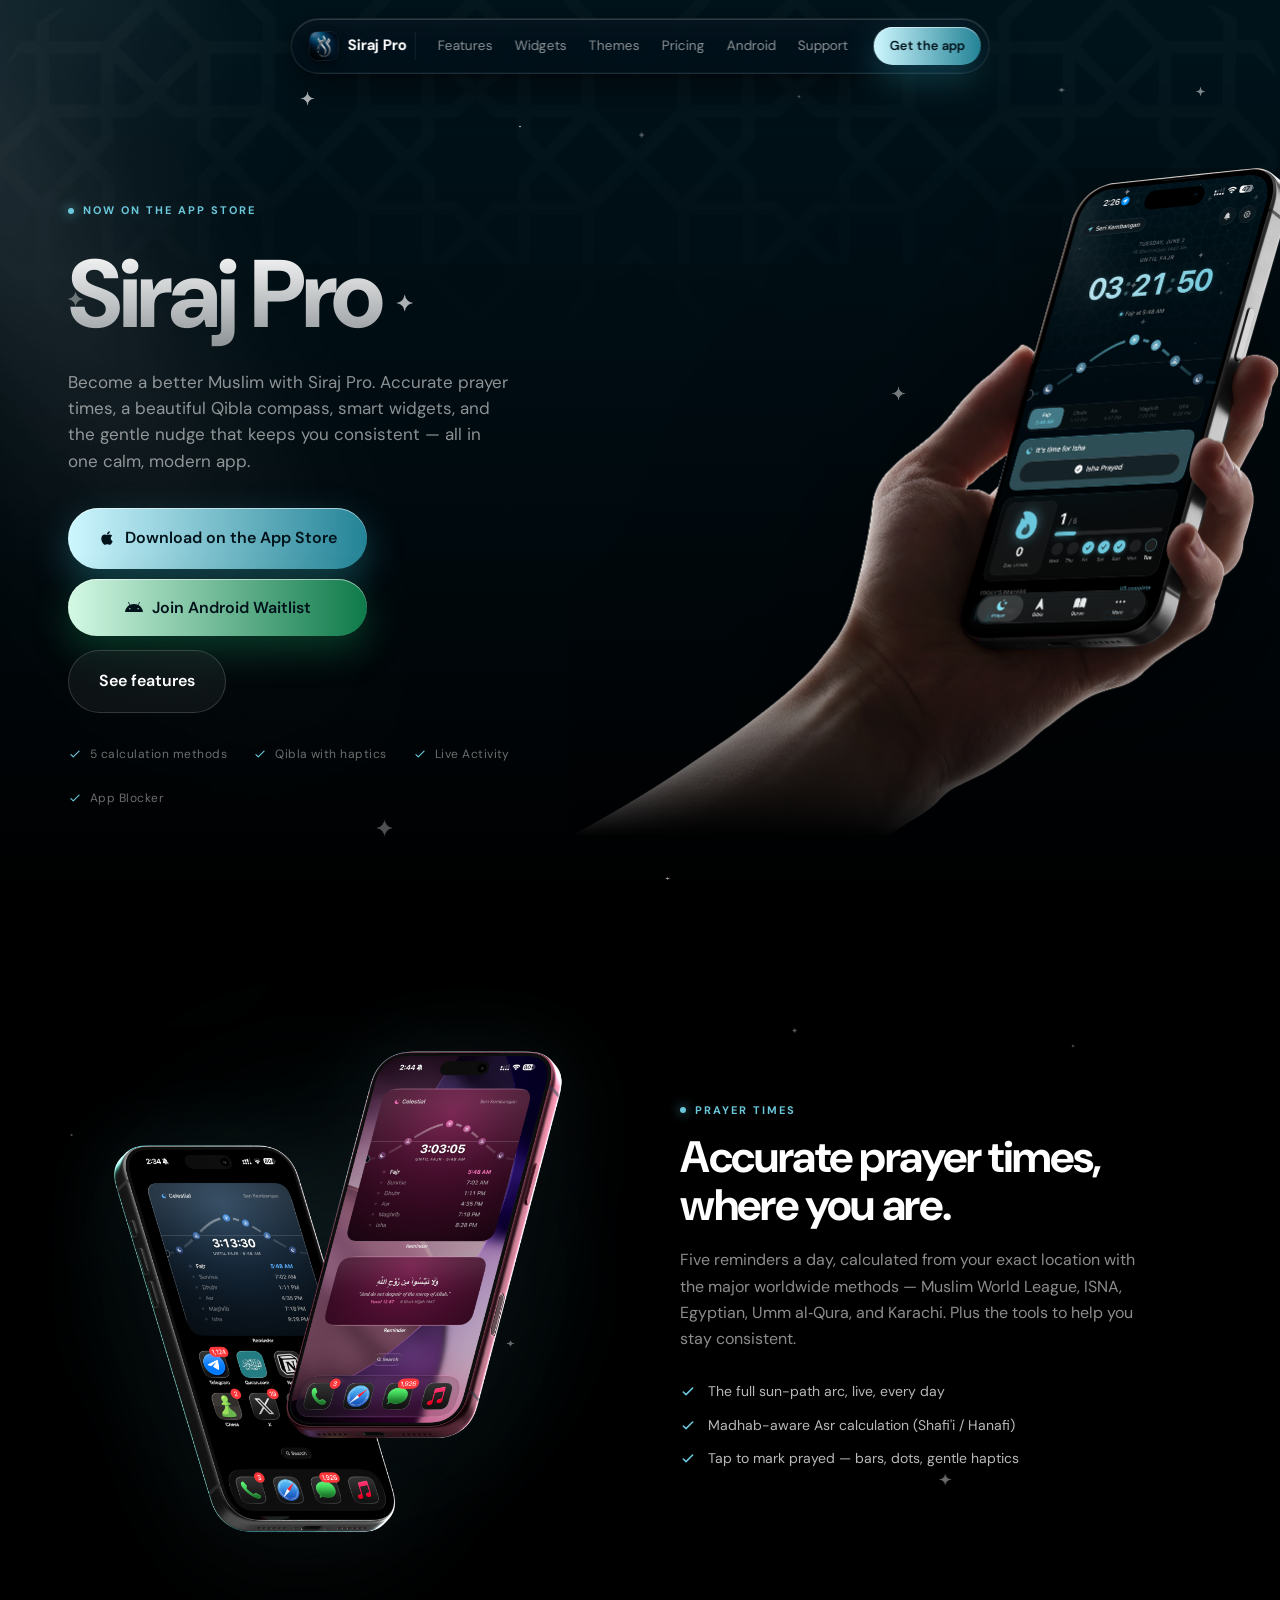
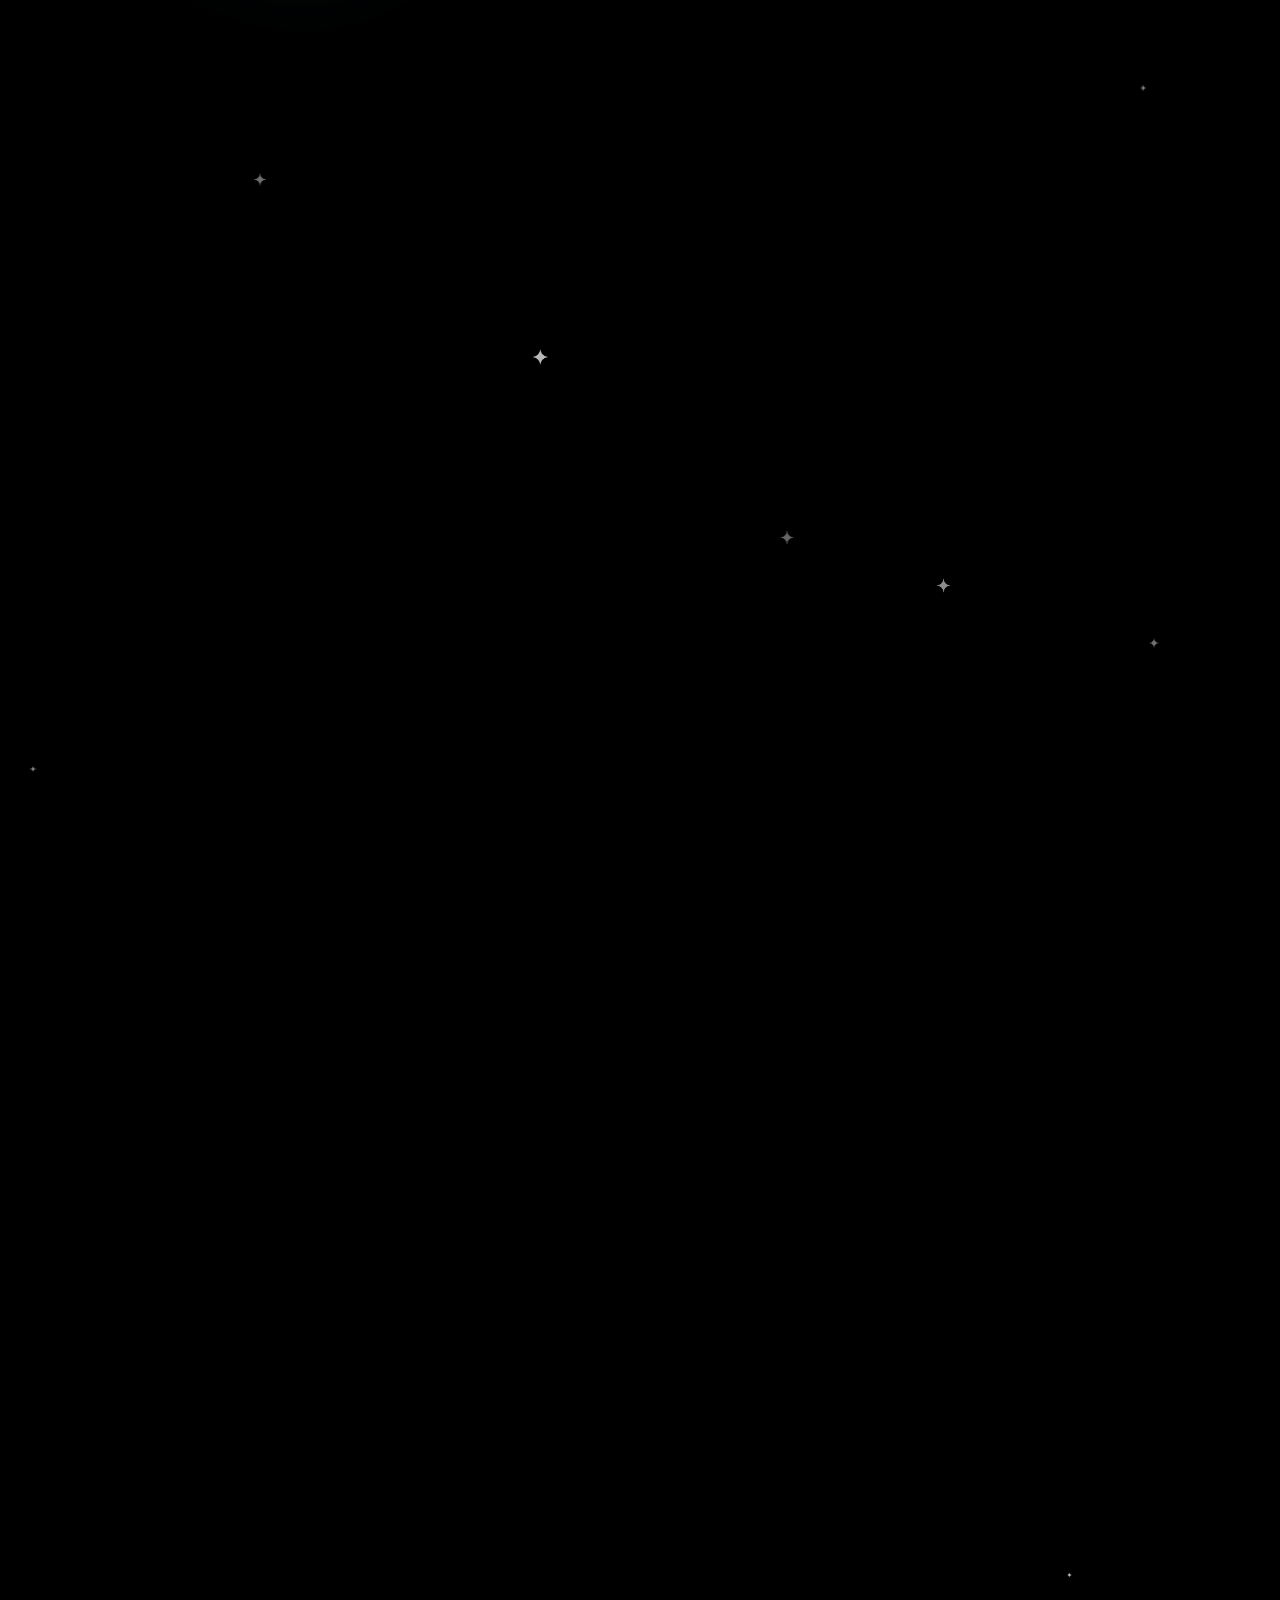
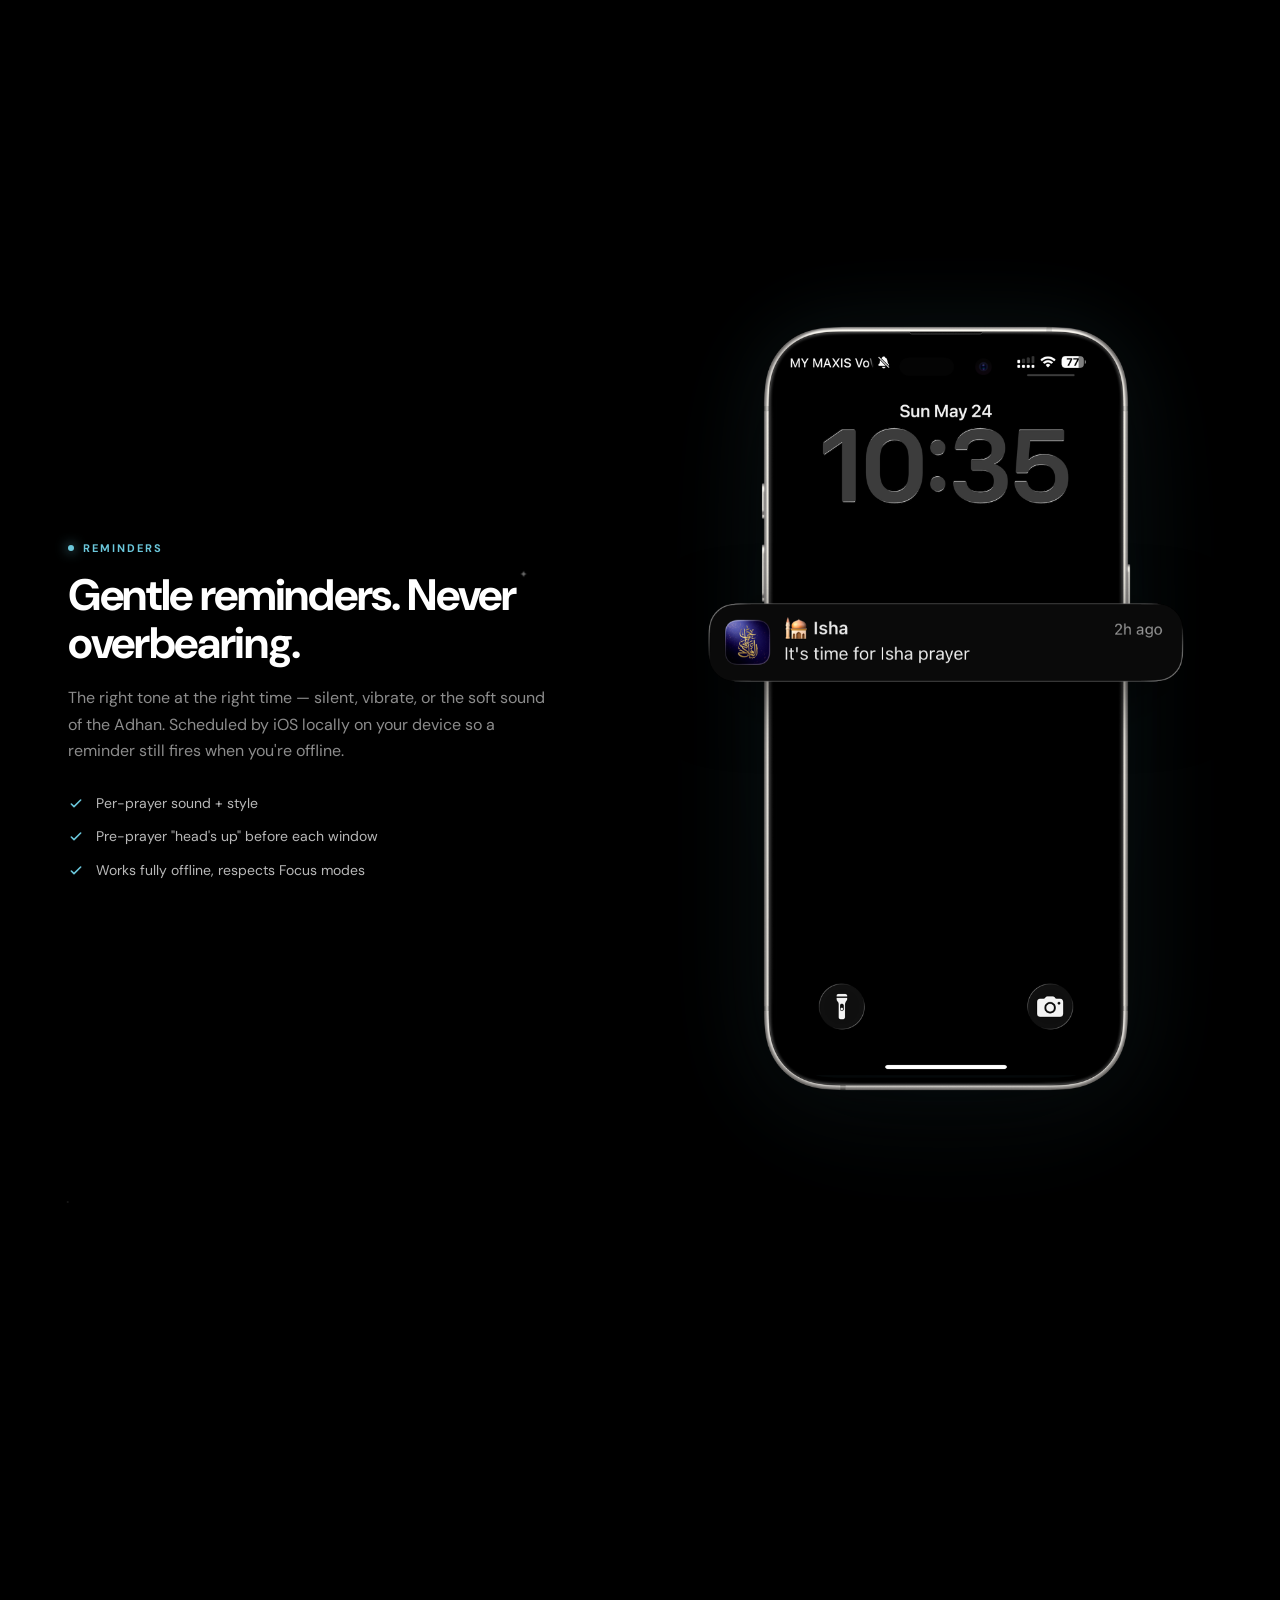
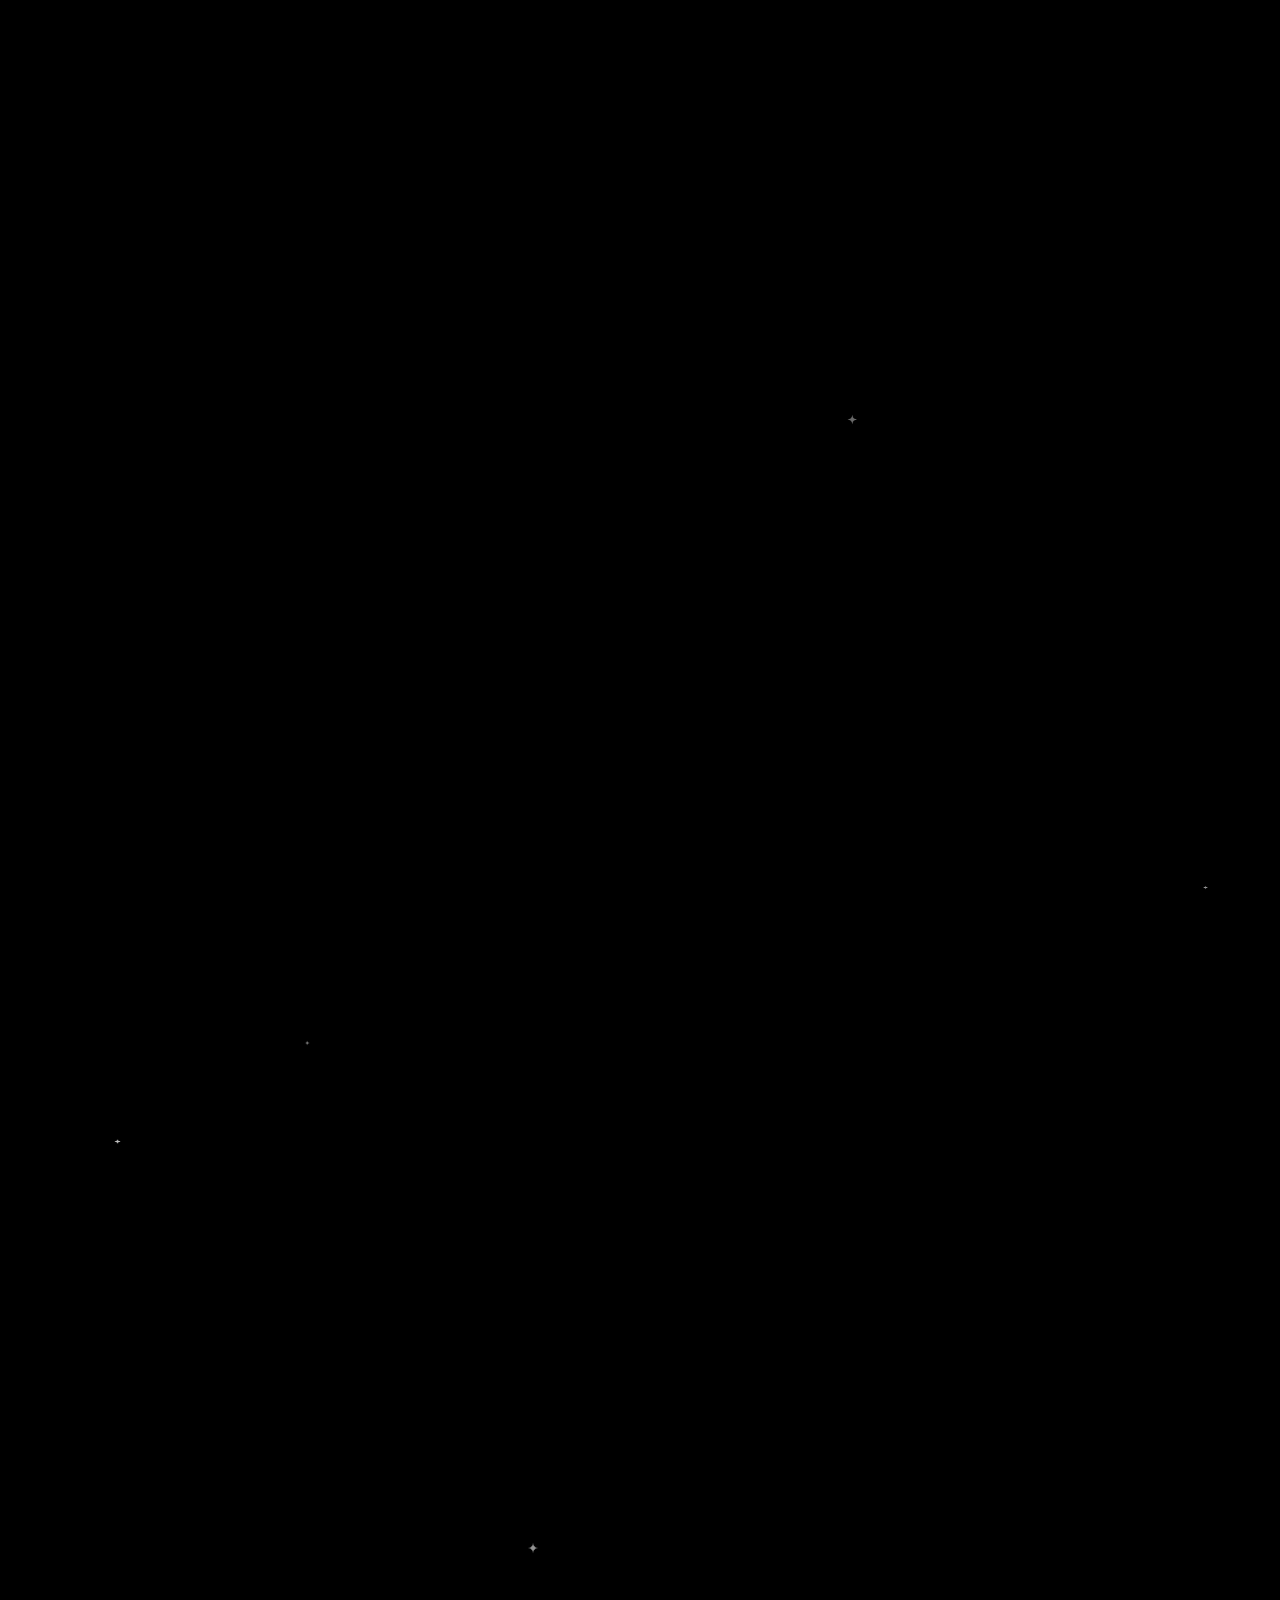
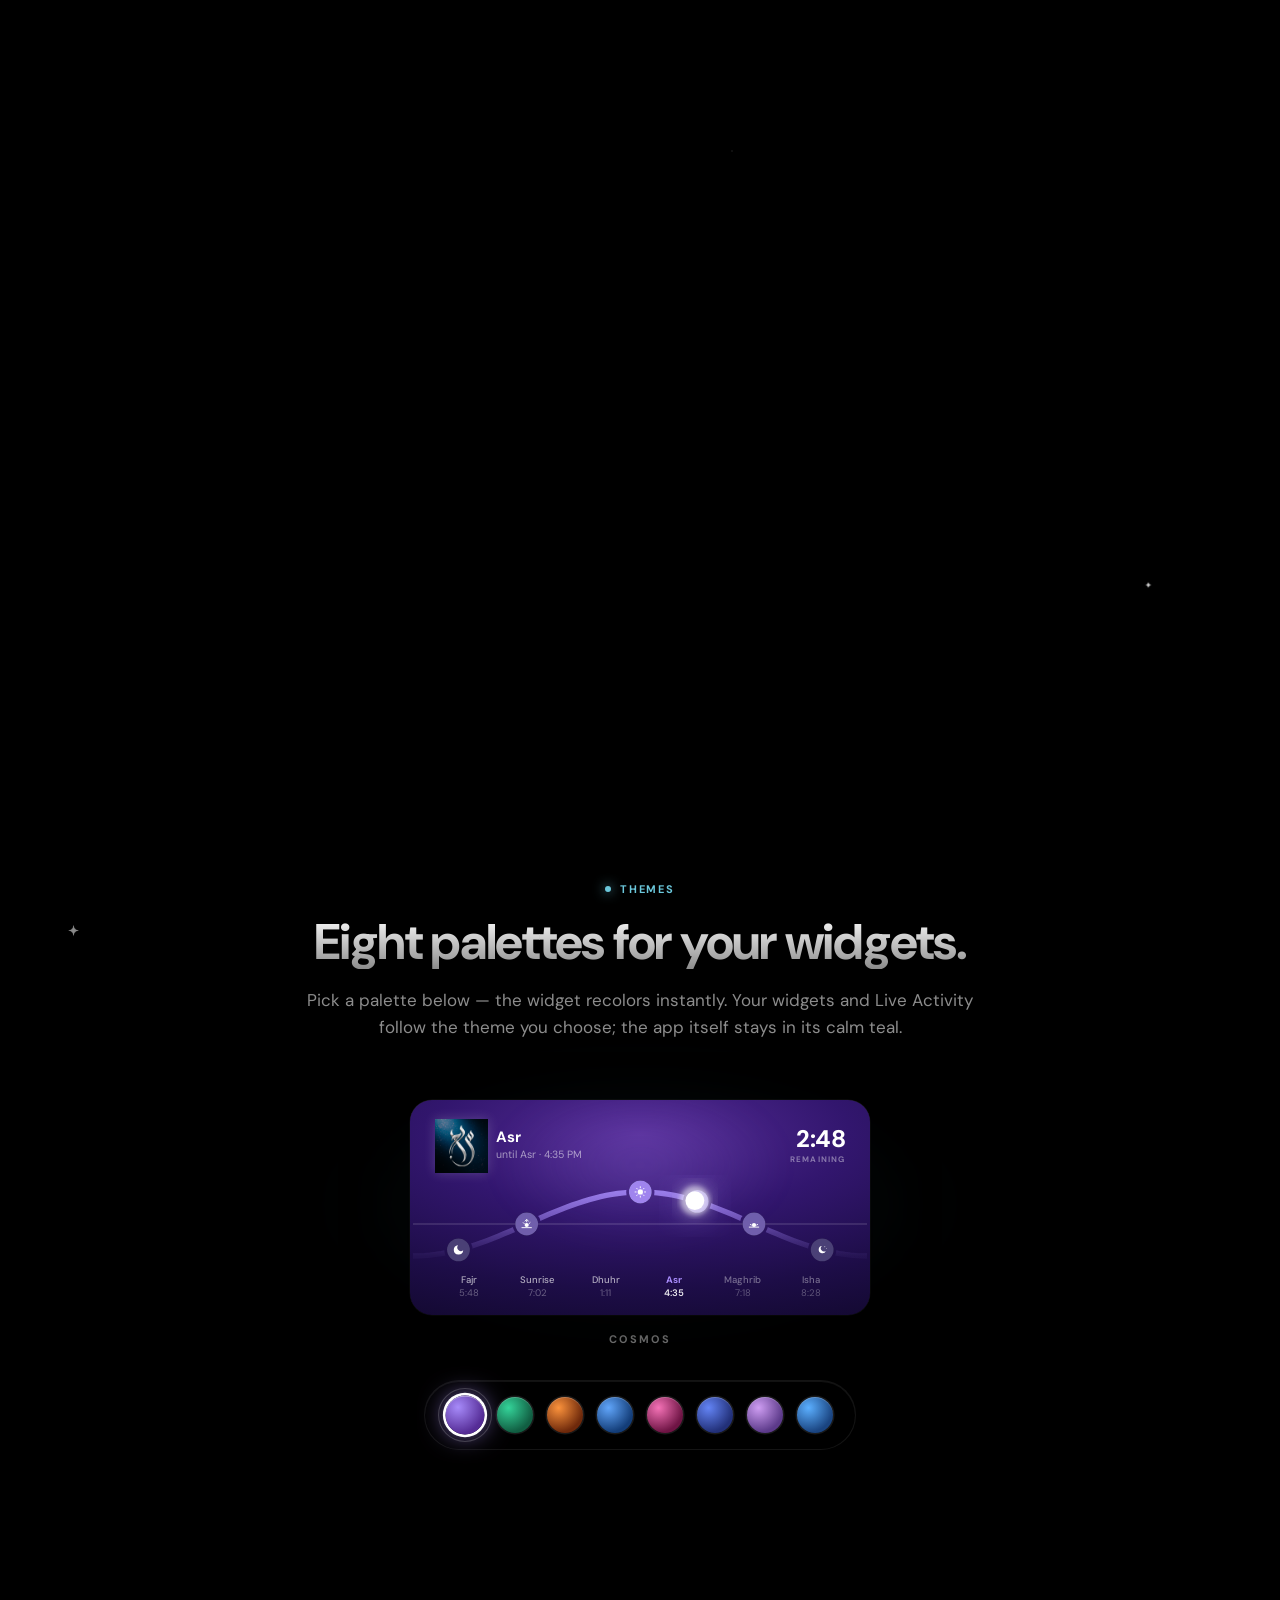
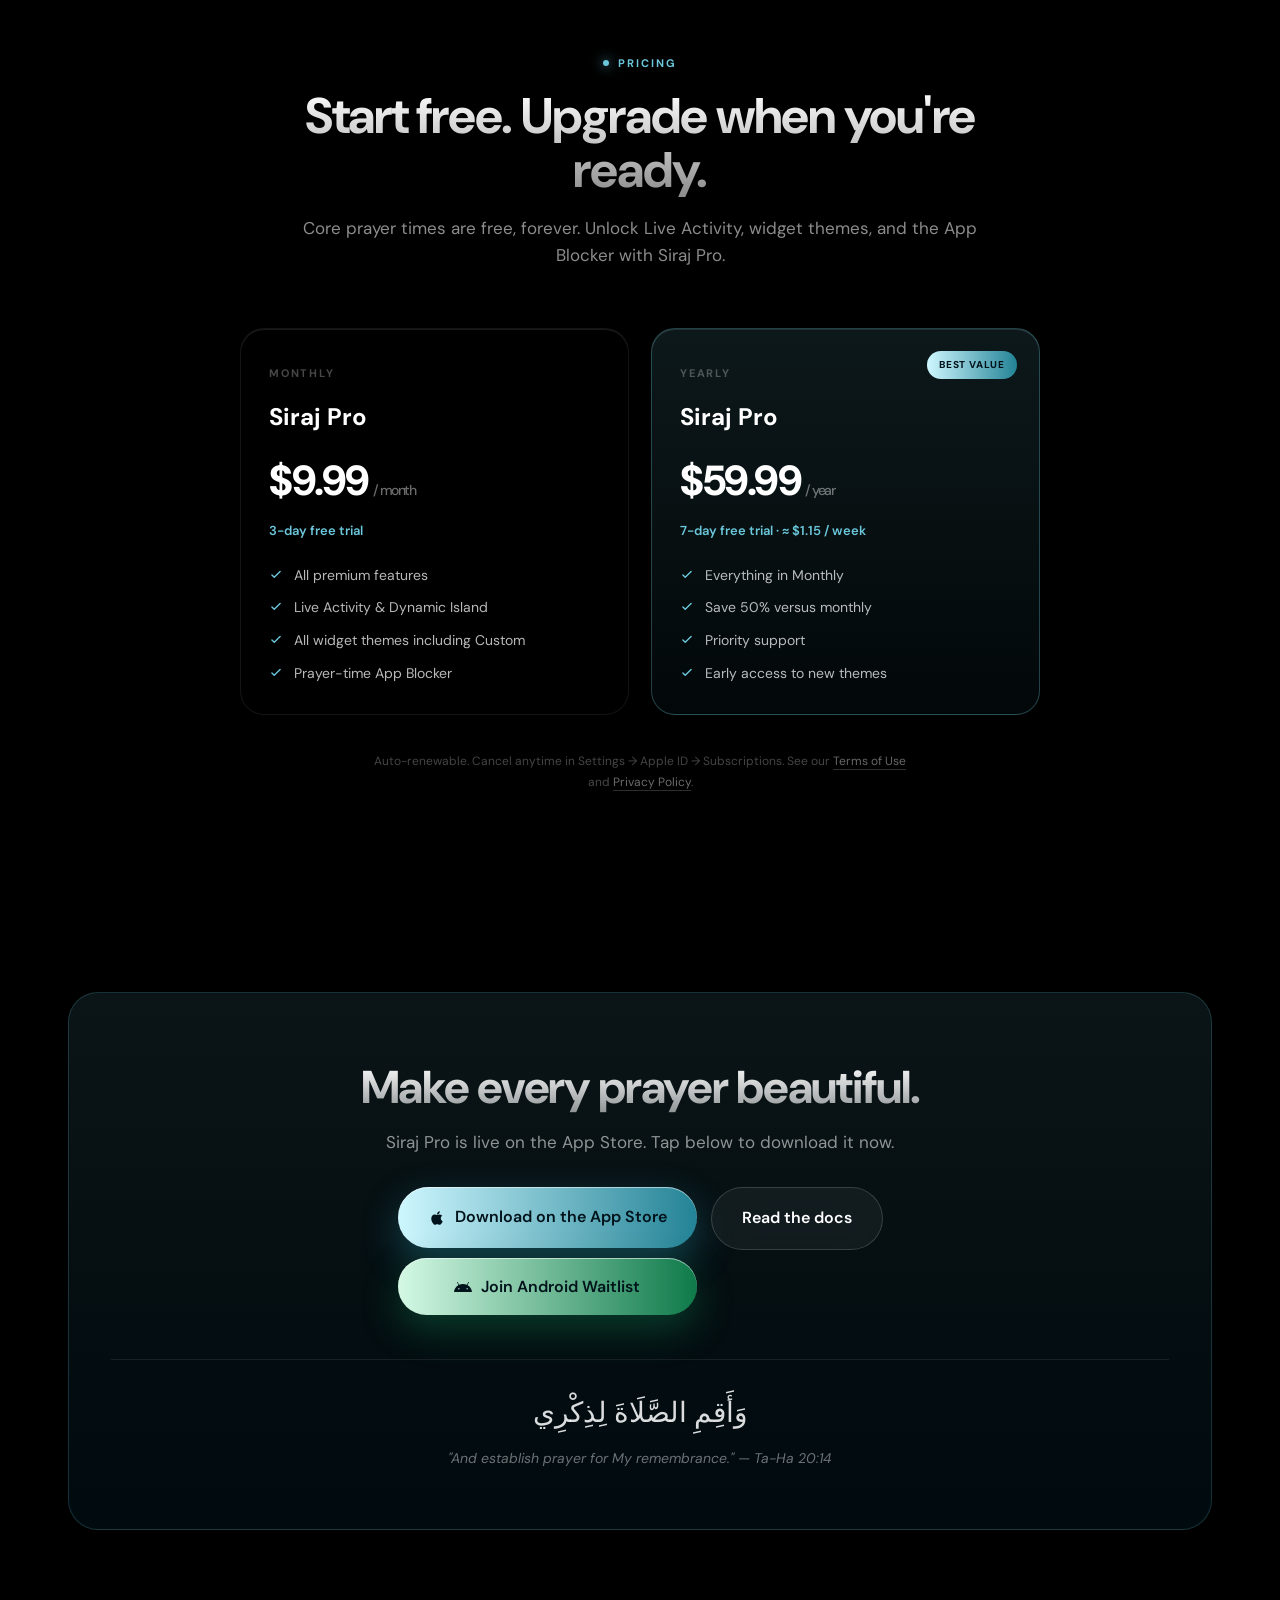
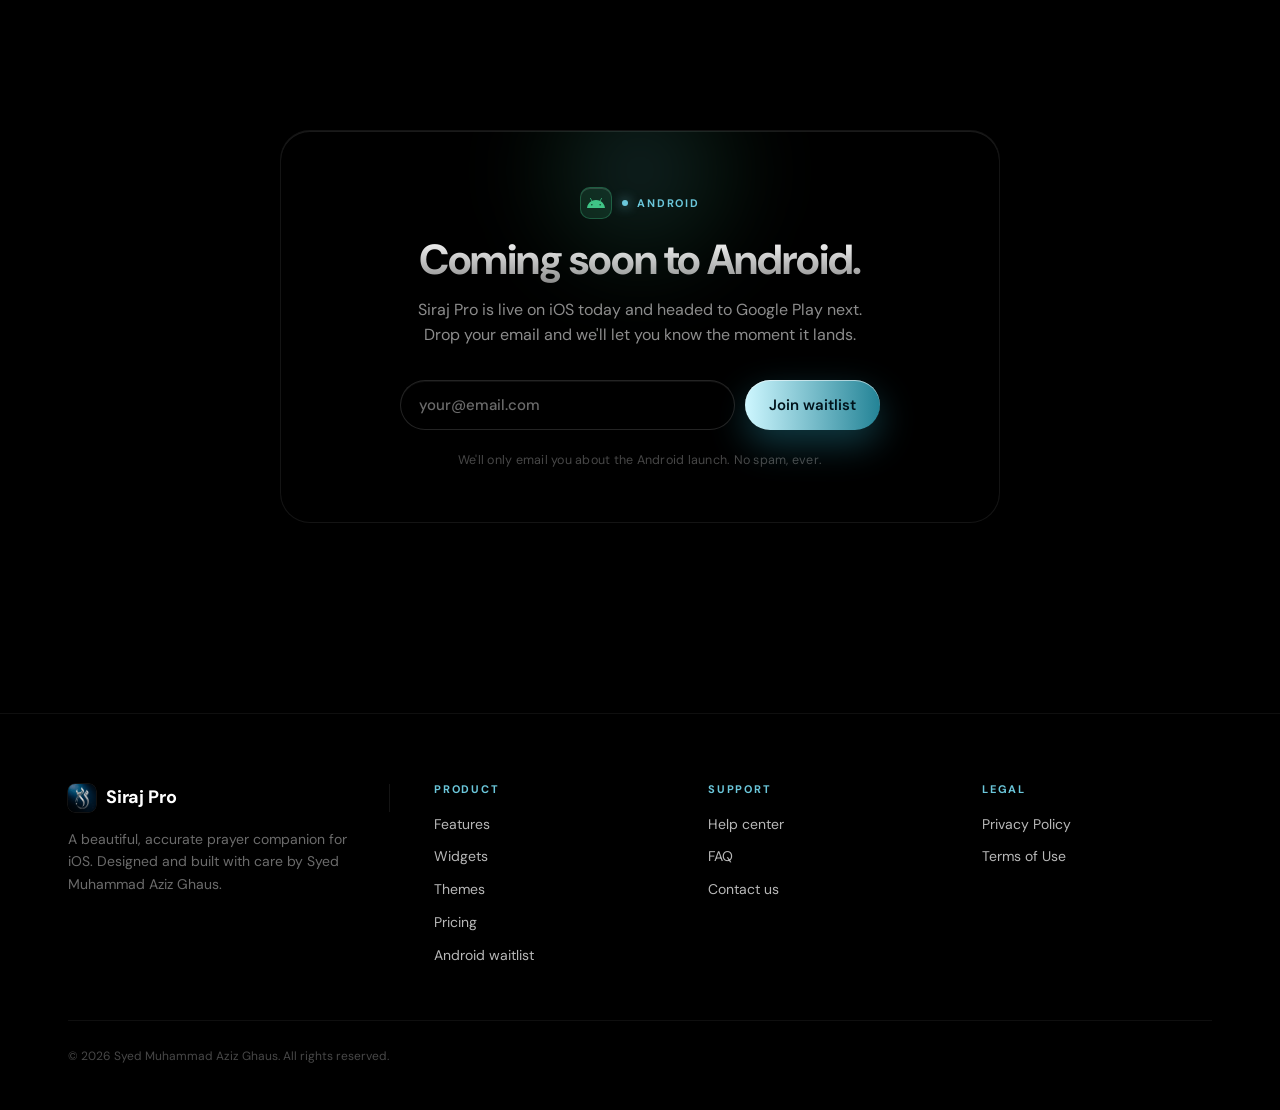
==== commit 88fd33cf: "Scope TikTok campaign URL to TikTok visitors only Prior commit put ?pt=128928479&ct=tiktok-bio2&mt=8" ====
--- a/index.html
+++ b/index.html
@@ -40,7 +40,7 @@
       <a href="#pricing">Pricing</a>
       <a href="#android">Android</a>
       <a href="support.html">Support</a>
-      <a class="btn btn-primary nav-cta" href="https://apps.apple.com/app/apple-store/id6789160938?pt=128928479&ct=tiktok-bio2&mt=8" target="_blank" rel="noopener">Get the app</a>
+      <a class="btn btn-primary nav-cta" href="https://apps.apple.com/app/apple-store/id6789160938" target="_blank" rel="noopener">Get the app</a>
     </nav>
     <button class="nav-toggle" aria-label="Toggle menu">
       <svg viewBox="0 0 24 24" fill="none" stroke="currentColor" stroke-width="1.8">
@@ -61,7 +61,7 @@
 
       <div class="hero-cta">
         <div class="hero-cta-primary">
-          <a href="https://apps.apple.com/app/apple-store/id6789160938?pt=128928479&ct=tiktok-bio2&mt=8" target="_blank" rel="noopener" class="btn btn-primary btn-lg">
+          <a href="https://apps.apple.com/app/apple-store/id6789160938" target="_blank" rel="noopener" class="btn btn-primary btn-lg">
             <svg viewBox="0 0 24 24" fill="currentColor"><path d="M17.05 20.28c-.98.95-2.05.8-3.08.35-1.09-.46-2.09-.48-3.24 0-1.44.62-2.2.44-3.06-.35C2.79 15.25 3.51 7.59 9.05 7.31c1.35.07 2.29.74 3.08.8 1.18-.24 2.31-.93 3.57-.84 1.51.12 2.65.72 3.4 1.8-3.12 1.87-2.38 5.98.48 7.13-.57 1.5-1.31 2.99-2.53 4.08zM12.03 7.25c-.15-2.23 1.66-4.07 3.74-4.25.29 2.58-2.34 4.5-3.74 4.25z"/></svg>
             Download on the App Store
           </a>
@@ -338,7 +338,7 @@
       <p>Siraj Pro is live on the App Store. Tap below to download it now.</p>
       <div class="btns">
         <div class="btns-primary">
-          <a class="btn btn-primary btn-lg" href="https://apps.apple.com/app/apple-store/id6789160938?pt=128928479&ct=tiktok-bio2&mt=8" target="_blank" rel="noopener">
+          <a class="btn btn-primary btn-lg" href="https://apps.apple.com/app/apple-store/id6789160938" target="_blank" rel="noopener">
             <svg viewBox="0 0 24 24" fill="currentColor"><path d="M17.05 20.28c-.98.95-2.05.8-3.08.35-1.09-.46-2.09-.48-3.24 0-1.44.62-2.2.44-3.06-.35C2.79 15.25 3.51 7.59 9.05 7.31c1.35.07 2.29.74 3.08.8 1.18-.24 2.31-.93 3.57-.84 1.51.12 2.65.72 3.4 1.8-3.12 1.87-2.38 5.98.48 7.13-.57 1.5-1.31 2.99-2.53 4.08zM12.03 7.25c-.15-2.23 1.66-4.07 3.74-4.25.29 2.58-2.34 4.5-3.74 4.25z"/></svg>
             Download on the App Store
           </a>
@@ -382,7 +382,7 @@
         <input type="hidden" name="_subject" value="Siraj Pro — new Android waitlist signup">
         <input type="hidden" name="_captcha" value="false">
         <input type="hidden" name="_template" value="table">
-        <input type="hidden" name="_autoresponse" value="Thanks for joining the Siraj Pro Android waitlist. We'll email you the moment the app lands on Google Play — insha'Allah, soon. In the meantime, if you have an iPhone, the iOS app is live now: https://apps.apple.com/app/apple-store/id6789160938?pt=128928479&ct=tiktok-bio2&mt=8">
+        <input type="hidden" name="_autoresponse" value="Thanks for joining the Siraj Pro Android waitlist. We'll email you the moment the app lands on Google Play — insha'Allah, soon. In the meantime, if you have an iPhone, the iOS app is live now: https://apps.apple.com/app/apple-store/id6789160938">
         <input type="hidden" name="_next" value="https://www.sirajpro.app/?waitlist=success#android">
         <input type="text" name="_honey" style="display:none" tabindex="-1" autocomplete="off">
 
